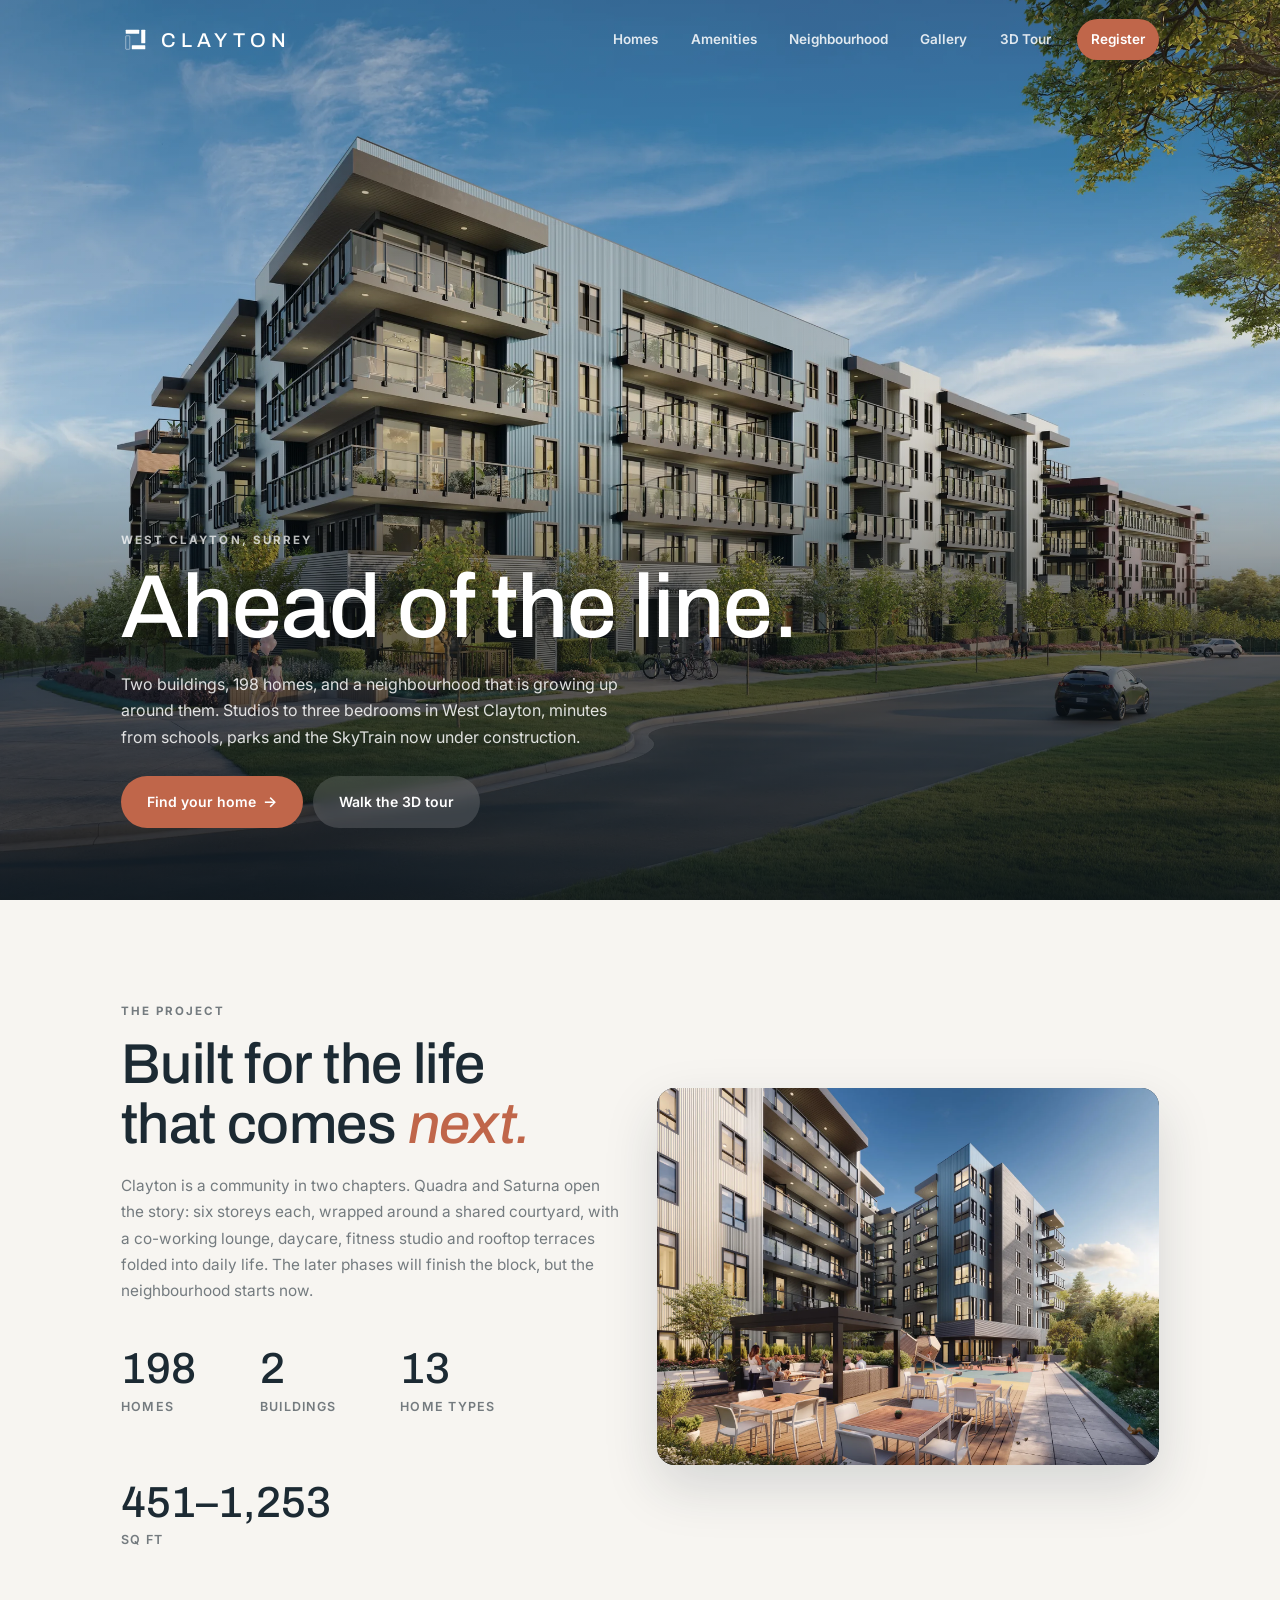
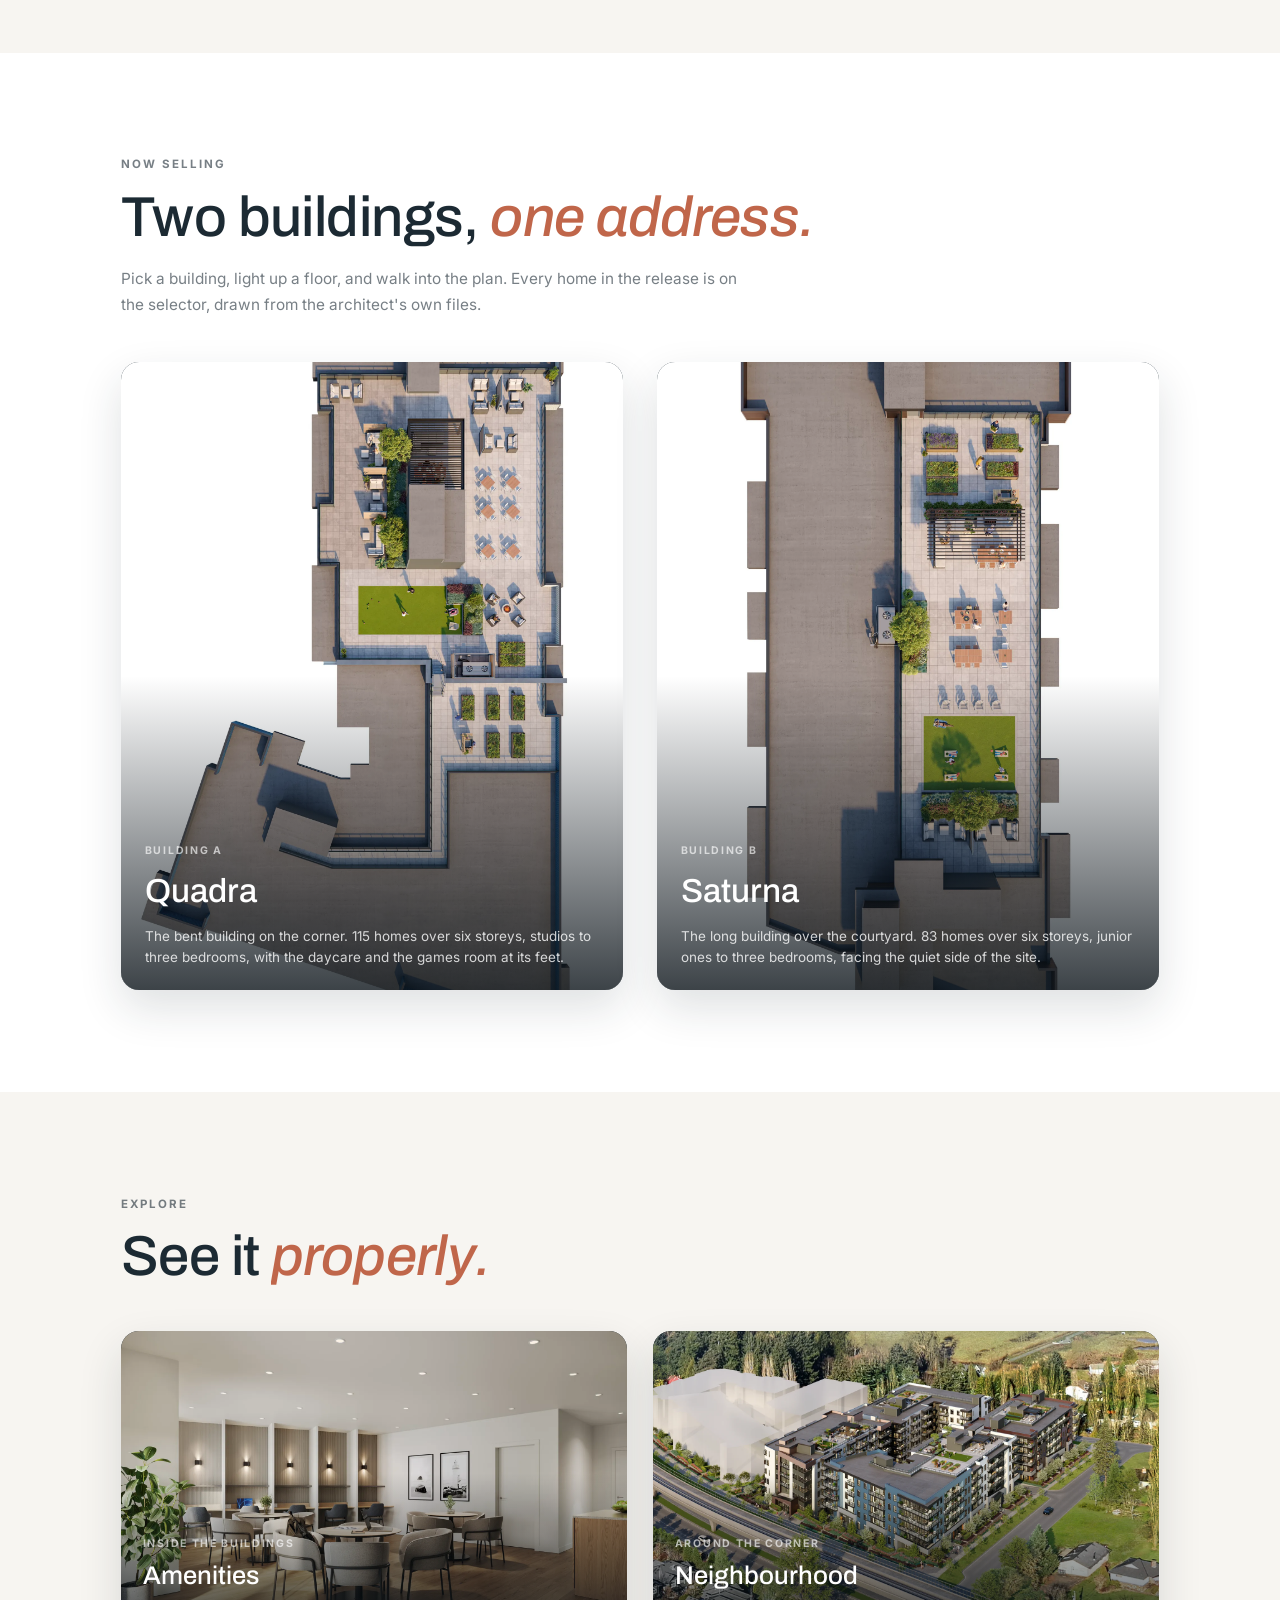
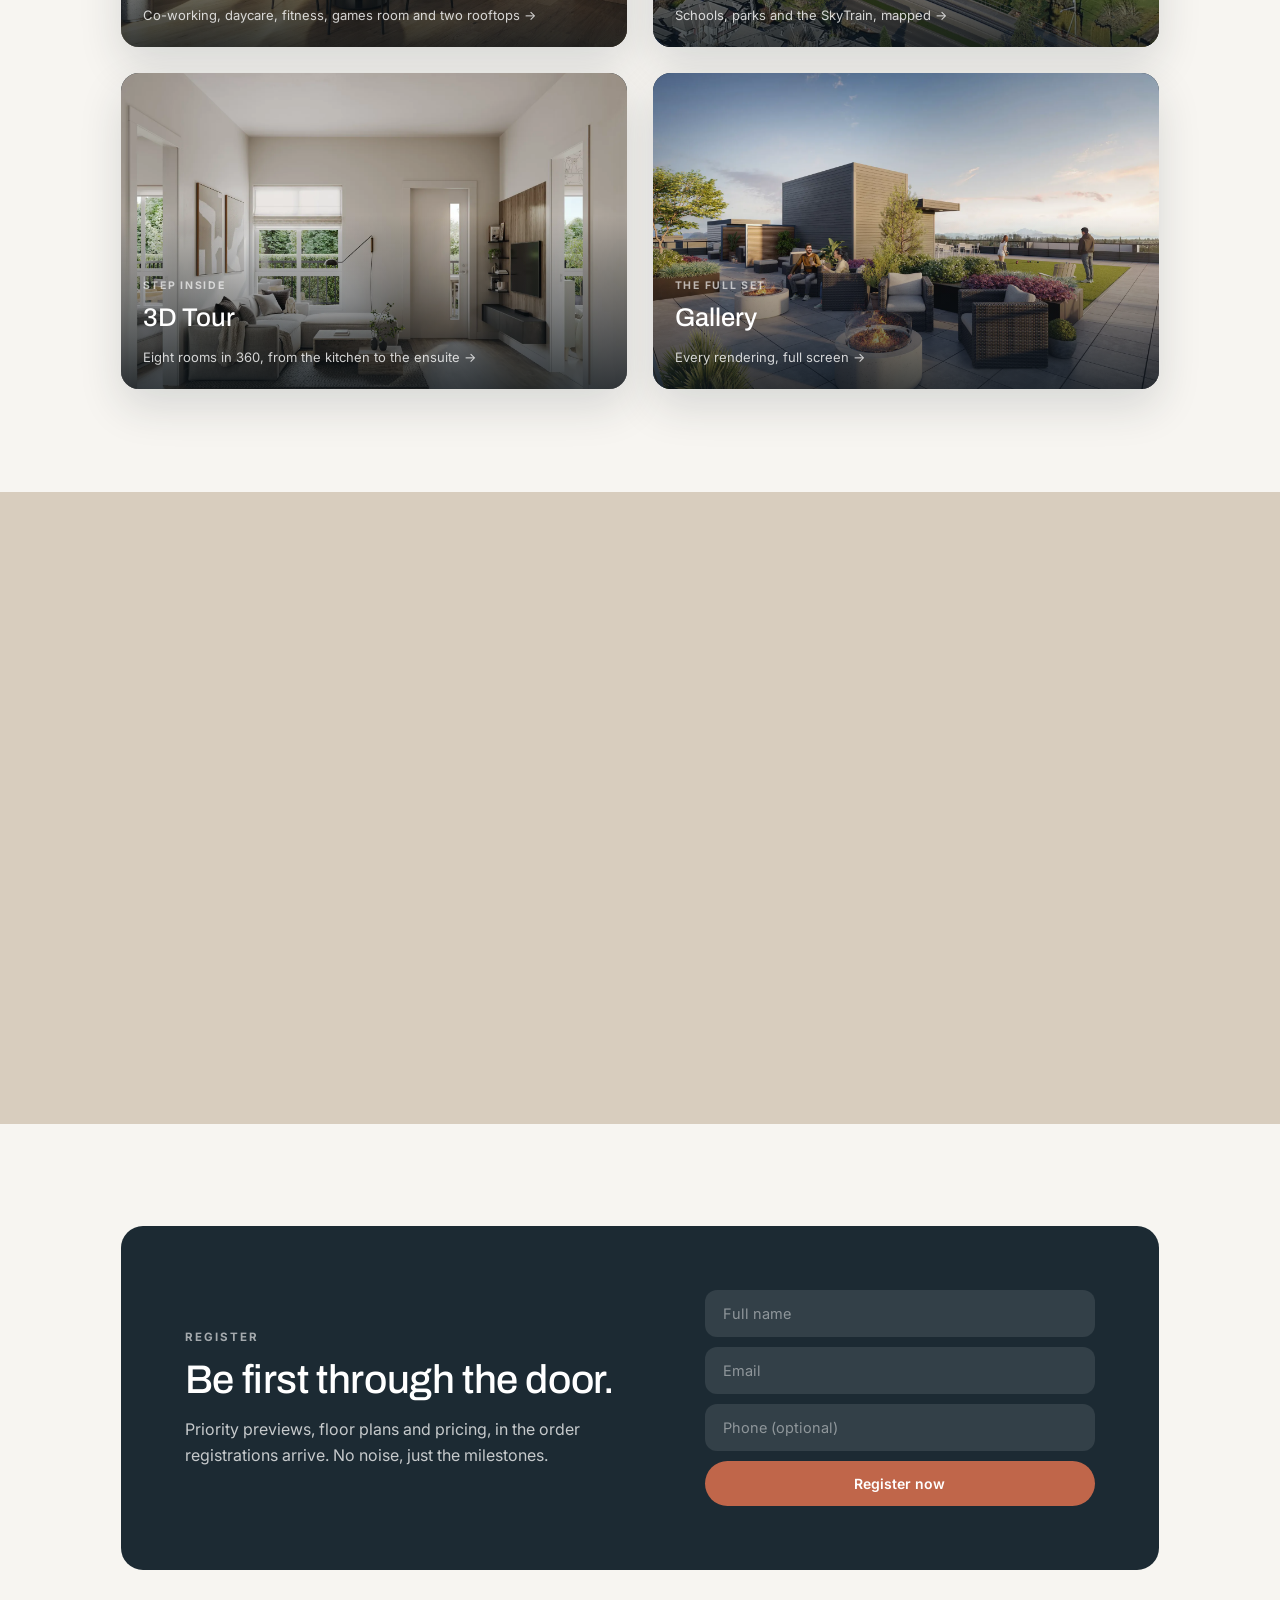
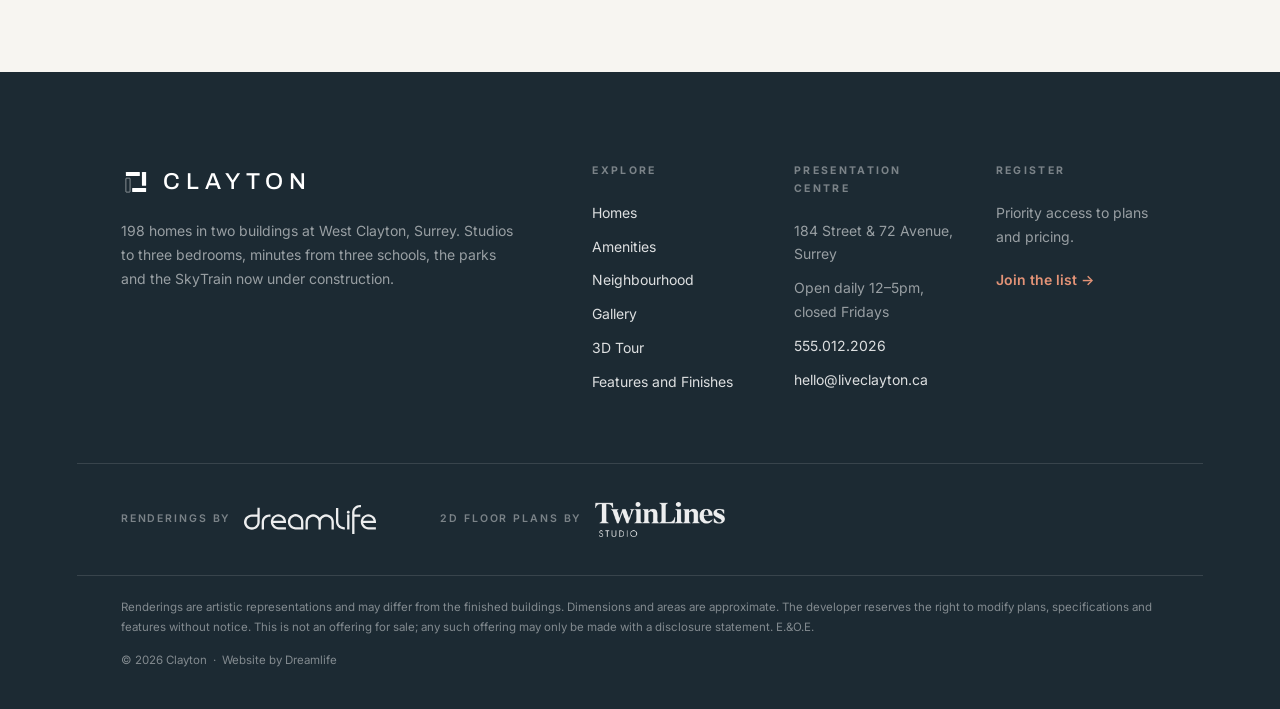
==== index.html @ 1366fb82 "Phone: the floorplate comes back, without the writing on it Two fixes in one. The faded aerial was s" ====
<!DOCTYPE html>
<html lang="en">
<head>
<meta charset="utf-8">
<meta name="viewport" content="width=device-width,initial-scale=1">
<title>Clayton | New homes in West Clayton, Surrey</title>
<meta name="description" content="Clayton is a new community of 198 homes across two buildings in West Clayton, Surrey. Studios to three bedrooms, steps from schools, parks and the future SkyTrain.">
<link rel="preconnect" href="https://fonts.googleapis.com">
<link rel="preconnect" href="https://fonts.gstatic.com" crossorigin>
<link href="https://fonts.googleapis.com/css2?family=Archivo:wght@400;500;600&family=Inter:wght@400;500;600;700&display=swap" rel="stylesheet">
<link rel="stylesheet" href="assets/site.css?v=20260902g">
<link rel="stylesheet" href="assets/anim.css?v=20260902g">
<style>
/* ---- page specific ---- */
.story .grid2{align-items:center}
.story .frame img{aspect-ratio:4/3;object-fit:cover;width:100%}

/* the doors: one card per section of the site, the image doing the talking */
.doors{display:grid;grid-template-columns:repeat(2,1fr);gap:clamp(14px,2vw,26px)}
.door{position:relative;display:block;text-decoration:none;color:#fff;border-radius:18px;
      overflow:hidden;background:var(--ink);box-shadow:0 18px 44px rgba(28,42,51,.14)}
.door img{width:100%;aspect-ratio:16/10;object-fit:cover;
          transition:transform .8s var(--ease)}
.door:hover img{transform:scale(1.045)}
.door::after{content:"";position:absolute;inset:0;
             background:linear-gradient(to top,rgba(12,20,26,.78) 0%,transparent 55%)}
.door-copy{position:absolute;left:22px;right:22px;bottom:20px;z-index:1}
.door-copy i{font-style:normal;display:block;font-size:10.5px;font-weight:700;
             letter-spacing:.16em;text-transform:uppercase;color:rgba(255,255,255,.65)}
.door-copy b{display:block;font-family:'Archivo',sans-serif;font-weight:500;
             font-size:clamp(19px,2vw,26px);margin-top:3px}
.door-copy span{display:inline-block;margin-top:8px;font-size:13px;color:rgba(255,255,255,.8)}
@media(max-width:760px){.doors{grid-template-columns:1fr}}

/* the two buildings, side by side */
.bldg{position:relative;border-radius:18px;overflow:hidden;display:block;text-decoration:none;
      color:#fff;background:var(--ink);box-shadow:0 18px 44px rgba(28,42,51,.14)}
.bldg img{width:100%;aspect-ratio:4/5;object-fit:cover;transition:transform .8s var(--ease)}
.bldg:hover img{transform:scale(1.045)}
.bldg::after{content:"";position:absolute;inset:0;
             background:linear-gradient(to top,rgba(12,20,26,.8) 0%,transparent 50%)}
.bldg-copy{position:absolute;left:24px;right:24px;bottom:22px;z-index:1}
.bldg-copy i{font-style:normal;font-size:10.5px;font-weight:700;letter-spacing:.16em;
             text-transform:uppercase;color:rgba(255,255,255,.65)}
.bldg-copy b{display:block;font-family:'Archivo',sans-serif;font-weight:500;
             font-size:clamp(24px,2.6vw,34px);margin-top:3px}
.bldg-copy p{margin:8px 0 0;font-size:13.5px;color:rgba(255,255,255,.8);line-height:1.55}

/* register band */
.reg{background:var(--ink);color:#fff;border-radius:22px;
     padding:clamp(36px,5vw,64px);display:grid;grid-template-columns:1.2fr 1fr;
     gap:clamp(24px,4vw,56px);align-items:center}
.reg h2{font-size:clamp(26px,3.2vw,40px);line-height:1.1;margin:12px 0 0;color:#fff}
.reg p{color:rgba(255,255,255,.75);margin:14px 0 0;max-width:48ch}
.reg form{display:grid;gap:10px}
.reg input{border:0;border-radius:12px;padding:15px 18px;font-family:'Inter',sans-serif;
           font-size:14.5px;background:rgba(255,255,255,.1);color:#fff;outline:none;
           transition:background .2s ease}
.reg input::placeholder{color:rgba(255,255,255,.45)}
.reg input:focus{background:rgba(255,255,255,.16)}
.reg .kicker{color:rgba(255,255,255,.6)}
@media(max-width:860px){.reg{grid-template-columns:1fr}}
</style>
<script>
/* Which parts of this page the motion layer should take over. Heroes keep
   their own entrance, so the splitter is told to leave them alone. */
window.AX_CONFIG = {
  heads: "h1, h2, .title",
  skip:  ".hero-copy, .ax-skip, .lb, .vr-plan, .viewer",
  figs:  ".frame, .am figure, .tile",
  stats: ".stat b",
  ups:   "[data-up]",
  lifts: ".door, .bcard, .walk, .vr-card",
  curtain: false
};
</script>
</head>
<body>

<nav class="nav">
  <div class="nav-in">
    <a class="brand" href="index.html">
      <svg viewBox="0 0 86 86" fill="currentColor" aria-hidden="true">
        <rect x="14" y="14" width="40" height="12" rx="1.5"/>
        <rect x="60" y="14" width="12" height="40" rx="1.5"/>
        <rect x="32" y="60" width="40" height="12" rx="1.5"/>
        <rect x="14" y="32" width="12" height="40" rx="1.5"
              fill="none" stroke="currentColor" stroke-width="2.4" opacity=".55"/>
      </svg>
      CLAYTON
    </a>
    <div class="nav-links">
      <a href="homes.html">Homes</a>
      <a href="amenities.html">Amenities</a>
      <a href="neighbourhood.html">Neighbourhood</a>
      <a href="gallery.html">Gallery</a>
      <a href="tour.html">3D Tour</a>
      <a class="cta" href="#register">Register</a>
    </div>
    <button class="navbtn" id="navBtn" type="button"
            aria-expanded="false" aria-controls="navMenu" aria-label="Menu"><span></span><span></span></button>
  </div>
  <div class="navmenu" id="navMenu">
    <a href="homes.html">Homes</a>
    <a href="amenities.html">Amenities</a>
    <a href="neighbourhood.html">Neighbourhood</a>
    <a href="gallery.html">Gallery</a>
    <a href="tour.html">3D Tour</a>
    <p class="m-foot">Presentation Centre<br>184 Street &amp; 72 Avenue, Surrey<br>
       Open daily 12&ndash;5pm, closed Fridays</p>
  </div>
</nav>

<!-- ============ HERO ============ -->
<header class="hero">
  <img class="ax-burns" src="assets/img/Clayton_View_01_Corner_Hero_fr_tree.webp?v=20260902g" alt="Clayton from the corner of the site" fetchpriority="high">
  <div class="hero-veil"></div>
  <div class="hero-copy">
    <div class="wrap">
      <div class="kicker">West Clayton, Surrey</div>
      <h1 class="display">Ahead of the line.</h1>
      <p>Two buildings, 198 homes, and a neighbourhood that is growing up around them.
         Studios to three bedrooms in West Clayton, minutes from schools, parks and the
         SkyTrain now under construction.</p>
      <div class="hero-ctas">
        <a class="btn btn-clay" href="homes.html">Find your home <span class="arr">&#8594;</span></a>
        <a class="btn btn-ghost" href="tour.html">Walk the 3D tour</a>
      </div>
    </div>
  </div>
</header>

<!-- ============ STORY ============ -->
<section class="story">
  <div class="wrap grid2">
    <div>
      <div class="kicker reveal">The project</div>
      <h2 class="title display reveal d1">Built for the life<br>that comes <i>next.</i></h2>
      <p class="lead reveal d2">Clayton is a community in two chapters. Quadra and Saturna open the
         story: six storeys each, wrapped around a shared courtyard, with a co-working lounge,
         daycare, fitness studio and rooftop terraces folded into daily life. The later phases
         will finish the block, but the neighbourhood starts now.</p>
      <div class="stat-row reveal d3">
        <div class="stat"><b>198</b><span>Homes</span></div>
        <div class="stat"><b>2</b><span>Buildings</span></div>
        <div class="stat"><b>13</b><span>Home types</span></div>
        <div class="stat"><b>451&#8211;1,253</b><span>Sq ft</span></div>
      </div>
    </div>
    <figure class="frame reveal d2" style="margin:0" data-lightbox
            data-title="The courtyard" data-caption="Between Quadra and Saturna"
            data-full="assets/img/Clayton_Courtyard_fr.webp?v=20260902g">
      <img src="assets/img/Clayton_Courtyard_fr.webp?v=20260902g" alt="The courtyard between the two buildings" loading="lazy">
    </figure>
  </div>
</section>

<!-- ============ THE TWO BUILDINGS ============ -->
<section style="background:#fff">
  <div class="wrap">
    <div class="kicker reveal">Now selling</div>
    <h2 class="title display reveal d1">Two buildings, <i>one address.</i></h2>
    <p class="lead reveal d2">Pick a building, light up a floor, and walk into the plan.
       Every home in the release is on the selector, drawn from the architect's own files.</p>
    <div class="grid2" style="margin-top:clamp(26px,3.4vw,44px)">
      <a class="bldg reveal" href="homes.html">
        <img src="assets/img/Clayton_Top_Building_A_fr.webp?v=20260902g" alt="Quadra, Building A" loading="lazy">
        <div class="bldg-copy">
          <i>Building A</i><b>Quadra</b>
          <p>The bent building on the corner. 115 homes over six storeys, studios to three
             bedrooms, with the daycare and the games room at its feet.</p>
        </div>
      </a>
      <a class="bldg reveal d1" href="homes.html">
        <img src="assets/img/Clayton_Top_Building_B_fr.webp?v=20260902g" alt="Saturna, Building B" loading="lazy">
        <div class="bldg-copy">
          <i>Building B</i><b>Saturna</b>
          <p>The long building over the courtyard. 83 homes over six storeys, junior ones to
             three bedrooms, facing the quiet side of the site.</p>
        </div>
      </a>
    </div>
  </div>
</section>

<!-- ============ DOORS ============ -->
<section>
  <div class="wrap">
    <div class="kicker reveal">Explore</div>
    <h2 class="title display reveal d1">See it <i>properly.</i></h2>
    <div class="doors" style="margin-top:clamp(26px,3.4vw,44px)">
      <a class="door reveal" href="amenities.html">
        <img src="assets/img/Clayton_CoWorking_fr.webp?v=20260902g" alt="The co-working lounge" loading="lazy">
        <div class="door-copy"><i>Inside the buildings</i><b>Amenities</b>
          <span>Co-working, daycare, fitness, games room and two rooftops &#8594;</span></div>
      </a>
      <a class="door reveal d1" href="neighbourhood.html">
        <img src="assets/img/Clayton_View_05_Aerial_fr_Crop.webp?v=20260902g" alt="West Clayton from the air" loading="lazy">
        <div class="door-copy"><i>Around the corner</i><b>Neighbourhood</b>
          <span>Schools, parks and the SkyTrain, mapped &#8594;</span></div>
      </a>
      <a class="door reveal d2" href="tour.html">
        <img src="assets/img/Clayton_Living_fr.webp?v=20260902g" alt="Inside a Clayton home" loading="lazy">
        <div class="door-copy"><i>Step inside</i><b>3D Tour</b>
          <span>Eight rooms in 360, from the kitchen to the ensuite &#8594;</span></div>
      </a>
      <a class="door reveal d3" href="gallery.html">
        <img src="assets/img/Clayton_Rooftop_Building_A_View1_fr.webp?v=20260902g" alt="The rooftop terrace" loading="lazy">
        <div class="door-copy"><i>The full set</i><b>Gallery</b>
          <span>Every rendering, full screen &#8594;</span></div>
      </a>
    </div>
  </div>
</section>

<!-- ============ INTERIORS TEASE ============ -->
<section style="background:var(--sand)">
  <div class="wrap grid2">
    <figure class="frame reveal" style="margin:0" data-lightbox
            data-title="The kitchen" data-caption="Dawn scheme"
            data-full="assets/img/Clayton_Kitchen_fr_upd.webp?v=20260902g">
      <img src="assets/img/Clayton_Kitchen_fr_upd.webp?v=20260902g" alt="A Clayton kitchen in the light scheme" loading="lazy">
    </figure>
    <div>
      <div class="kicker reveal">The homes</div>
      <h2 class="title display reveal d1">Two schemes,<br><i>one standard.</i></h2>
      <p class="lead reveal d2">Every home comes in your choice of Dawn or Dusk: pale oak and
         soft stone, or smoked timber and charcoal. Samsung appliances throughout, quartz
         counters, and nine foot ceilings on every floor. The full specification is written
         down, because a promise you can print is worth more than a mood board.</p>
      <div class="hero-ctas reveal d3" style="margin-top:24px">
        <a class="btn btn-dark" href="features.html" target="_blank" rel="noopener">Features and finishes <span class="arr">&#8599;</span></a>
        <a class="btn btn-line" href="homes.html">Browse the plans</a>
      </div>
    </div>
  </div>
</section>

<!-- ============ REGISTER ============ -->
<section id="register">
  <div class="wrap">
    <div class="reg reveal">
      <div>
        <div class="kicker">Register</div>
        <h2 class="display">Be first through the door.</h2>
        <p>Priority previews, floor plans and pricing, in the order registrations arrive.
           No noise, just the milestones.</p>
      </div>
      <form onsubmit="event.preventDefault(); this.innerHTML='<p style=&quot;color:#fff;font-weight:600&quot;>Thank you. You are on the list.</p>';">
        <input type="text" name="name" placeholder="Full name" required autocomplete="name">
        <input type="email" name="email" placeholder="Email" required autocomplete="email">
        <input type="tel" name="phone" placeholder="Phone (optional)" autocomplete="tel">
        <button class="btn btn-clay" type="submit" style="justify-content:center">Register now</button>
      </form>
    </div>
  </div>
</section>

<footer>
  <div class="wrap f-top">
    <div class="f-brand">
      <a class="brand" href="index.html">
        <svg viewBox="0 0 86 86" fill="currentColor" aria-hidden="true">
          <rect x="14" y="14" width="40" height="12" rx="1.5"/>
          <rect x="60" y="14" width="12" height="40" rx="1.5"/>
          <rect x="32" y="60" width="40" height="12" rx="1.5"/>
          <rect x="14" y="32" width="12" height="40" rx="1.5"
                fill="none" stroke="currentColor" stroke-width="2.4" opacity=".55"/>
        </svg>
        CLAYTON
      </a>
      <p>198 homes in two buildings at West Clayton, Surrey. Studios to three bedrooms,
         minutes from three schools, the parks and the SkyTrain now under construction.</p>
    </div>
    <nav class="f-cols" aria-label="Footer">
      <div>
        <h4>Explore</h4>
        <a href="homes.html">Homes</a>
        <a href="amenities.html">Amenities</a>
        <a href="neighbourhood.html">Neighbourhood</a>
        <a href="gallery.html">Gallery</a>
        <a href="tour.html">3D Tour</a>
        <a href="features.html" target="_blank" rel="noopener">Features and Finishes</a>
      </div>
      <div>
        <h4>Presentation Centre</h4>
        <span>184 Street &amp; 72 Avenue, Surrey</span>
        <span>Open daily 12&ndash;5pm, closed Fridays</span>
        <a href="tel:5550122026">555.012.2026</a>
        <a href="mailto:hello@liveclayton.ca">hello@liveclayton.ca</a>
      </div>
      <div>
        <h4>Register</h4>
        <span>Priority access to plans and pricing.</span>
        <a class="f-cta" href="index.html#register">Join the list &rarr;</a>
      </div>
    </nav>
  </div>

  <div class="wrap f-credits">
    <span class="credit">
      <small>Renderings by</small>
      <a href="https://dreamlife.org" target="_blank" rel="noopener">
        <img class="mk dl" src="assets/logos/dreamlife-white.svg" alt="Dreamlife" width="387" height="87">
      </a>
    </span>
    <span class="credit">
      <small>2D floor plans by</small>
      <img class="mk tl" src="assets/logos/twinlines-white.png" alt="TwinLines Studio" width="820" height="225">
    </span>
  </div>

  <div class="wrap f-legal">
    <p>Renderings are artistic representations and may differ from the finished buildings.
       Dimensions and areas are approximate. The developer reserves the right to modify plans,
       specifications and features without notice. This is not an offering for sale; any such
       offering may only be made with a disclosure statement. E.&amp;O.E.</p>
    <p class="f-copy">&copy; 2026 Clayton &nbsp;&#183;&nbsp; Website by Dreamlife</p>
  </div>
</footer>

<script src="assets/site.js?v=20260902g"></script>
<script src="assets/anim.js?v=20260902g" defer></script>
</body>
</html>
---- assets/site.css ----
/* ============================================================
   Clayton, shared styles.
   Ink, sky, sand, clay and paper, the palette pulled from the renders
   themselves so the interface never argues with the photography.
   ============================================================ */
:root{
  --ink:#1C2A33; --sky:#8FB4C6; --sand:#D8CDBE; --clay:#C0664A; --paper:#F7F5F1;
  --line:rgba(28,42,51,.14); --muted:rgba(28,42,51,.60);
  --band:clamp(64px,8vw,120px);
  --ease:cubic-bezier(.22,.7,.24,1);
}
*{box-sizing:border-box}
html{scroll-behavior:smooth}
body{margin:0;background:var(--paper);color:var(--ink);
     font-family:'Inter',-apple-system,sans-serif;-webkit-font-smoothing:antialiased;
     font-size:16px;line-height:1.6}
img{max-width:100%;display:block}
a{color:inherit}

/* The shell grows with the monitor instead of freezing at laptop width: capped
   as a share of the viewport so a 27 inch screen gets a wide page, not a
   centered column with acres of paper around it. */
.wrap{max-width:min(1560px,88vw);margin:0 auto;padding:0 clamp(18px,4vw,44px)}
@media(max-width:900px){.wrap{max-width:none}}
section{padding-block:var(--band)}

.display{font-family:'Archivo',sans-serif;font-weight:500;letter-spacing:-.01em}
.kicker{font-size:11.5px;font-weight:700;letter-spacing:.18em;text-transform:uppercase;color:var(--muted)}
.title{font-size:clamp(30px,4.4vw,74px);line-height:1.05;margin:14px 0 0}
.title i{font-style:italic;color:var(--clay)}
.lead{max-width:62ch;color:var(--muted);font-size:clamp(15px,1.2vw,20px);line-height:1.7;margin:18px 0 0}

/* ---- nav ----
   Transparent over the hero, paper below it. One bar for the whole site. */
.nav{position:fixed;inset:0 0 auto 0;z-index:50;
      transition:background .35s ease,box-shadow .35s ease,transform .4s var(--ease)}
/* Out of the way going down, back on the way up. A fixed bar costs the top of
   every screen for the whole visit, and on a site that is mostly full-bleed
   renders that is the part worth giving back. Scrolling up is what looking for
   the menu looks like, so that is the gesture that returns it. */
.nav.away{transform:translateY(-100%)}
@media(prefers-reduced-motion:reduce){
  /* Sliding chrome is exactly what this preference is asking us not to do, and
     snapping it away without the motion is worse than leaving it. */
  .nav{transition:background .35s ease,box-shadow .35s ease}
  .nav.away{transform:none}
}
.nav.solid{background:rgba(247,245,241,.92);backdrop-filter:blur(12px);
           box-shadow:0 1px 0 var(--line)}
/* Above the panel, so the bar keeps its brand and its Register button while the
   menu is open and the X reads as part of the same row rather than floating. */
.nav-in{position:relative;z-index:2;max-width:min(1560px,88vw);margin:0 auto;
        padding:clamp(18px,1.5vw,26px) clamp(18px,4vw,44px);
        display:flex;align-items:center;gap:26px}
@media(max-width:900px){.nav-in{max-width:none}}
.brand{display:flex;align-items:center;gap:.55em;text-decoration:none;color:#fff;
       font-family:'Archivo',sans-serif;font-weight:500;
       font-size:clamp(20px,1.45vw,27px);letter-spacing:.26em}
.brand svg{width:1.45em;height:1.45em}
.nav.solid .brand{color:var(--ink)}
.nav-links{display:flex;gap:4px;margin-left:auto;align-items:center}
.nav-links a{text-decoration:none;font-weight:600;color:rgba(255,255,255,.85);
             font-size:clamp(13.5px,.95vw,16.5px);padding:.72em 1.05em;
             border-radius:999px;transition:color .2s ease,background .2s ease}
.nav.solid .nav-links a{color:var(--muted)}
.nav-links a:hover{color:#fff;background:rgba(255,255,255,.14)}
.nav.solid .nav-links a:hover{color:var(--ink);background:rgba(28,42,51,.07)}
.nav-links a.on{color:#fff;background:rgba(255,255,255,.18)}
.nav.solid .nav-links a.on{color:var(--ink);background:rgba(28,42,51,.09)}
.nav-links a.cta{background:var(--clay);color:#fff;margin-left:8px}
.nav-links a.cta:hover{background:#A9552F;color:#fff}
/* Pages with no hero start the bar solid from the first pixel. */
.nav.static{position:sticky;background:var(--paper);box-shadow:0 1px 0 var(--line)}
.nav.static .brand{color:var(--ink)}
.nav.static .nav-links a{color:var(--muted)}
.nav.static .nav-links a:hover{color:var(--ink);background:rgba(28,42,51,.07)}
.nav.static .nav-links a.on{color:var(--ink);background:rgba(28,42,51,.09)}
.nav.static .nav-links a.cta{color:#fff}

@media(max-width:900px){
  .nav-links a{padding:8px 9px;font-size:12px}
  .brand{font-size:16px;letter-spacing:.2em}
}

/* ---- mobile menu ----
   Below this width the five links stop fitting beside the brand, so they move
   into a panel. Register stays in the bar: it is the one action worth a tap
   without opening anything first. */
.navbtn{display:none;margin-left:10px;width:40px;height:40px;padding:0;border:0;
        background:none;cursor:pointer;position:relative;z-index:2;
        border-radius:999px;transition:background .2s ease}
.navbtn span{position:absolute;left:11px;width:18px;height:2px;border-radius:2px;
             background:#fff;transition:transform .3s var(--ease),opacity .2s ease}
.navbtn span:nth-child(1){top:16px}
.navbtn span:nth-child(2){top:22px}
.nav.solid .navbtn span,.nav.static .navbtn span{background:var(--ink)}
.navbtn:hover{background:rgba(255,255,255,.14)}
.nav.solid .navbtn:hover,.nav.static .navbtn:hover{background:rgba(28,42,51,.07)}
/* Open: the two bars cross. Both are pinned to the same line first so the X is
   centred rather than hinged off one of them. */
/* Over the panel everything in the bar is on paper, including on the home page
   where the bar is otherwise white type over the hero. */
.nav.menu-open .navbtn span{background:var(--ink)}
.nav.menu-open .brand{color:var(--ink)}
.nav.menu-open .nav-links a:not(.cta){color:var(--muted)}
.nav.menu-open .navbtn span:nth-child(1){transform:translateY(3px) rotate(45deg)}
.nav.menu-open .navbtn span:nth-child(2){transform:translateY(-3px) rotate(-45deg)}

.navmenu{position:fixed;inset:0;z-index:-1;background:var(--paper);
         display:flex;flex-direction:column;justify-content:center;
         padding:0 clamp(24px,7vw,48px);
         opacity:0;visibility:hidden;
         transition:opacity .32s ease,visibility .32s}
.nav.menu-open .navmenu{opacity:1;visibility:visible;z-index:1}
.navmenu a{display:block;text-decoration:none;color:var(--ink);
           font-size:clamp(26px,8vw,40px);line-height:1.28;letter-spacing:-.01em;
           padding:9px 0;border-bottom:1px solid var(--line);
           opacity:0;transform:translateY(14px);
           transition:opacity .4s ease,transform .5s var(--ease),color .2s ease}
.navmenu a:last-child{border-bottom:0}
.navmenu a.on{color:var(--clay)}
.nav.menu-open .navmenu a{opacity:1;transform:none}
/* Staggered so the list reads as it arrives instead of landing all at once. */
.nav.menu-open .navmenu a:nth-child(1){transition-delay:.05s}
.nav.menu-open .navmenu a:nth-child(2){transition-delay:.10s}
.nav.menu-open .navmenu a:nth-child(3){transition-delay:.15s}
.nav.menu-open .navmenu a:nth-child(4){transition-delay:.20s}
.nav.menu-open .navmenu a:nth-child(5){transition-delay:.25s}
.navmenu .m-foot{margin-top:clamp(28px,6vw,44px);font-size:13.5px;color:var(--muted);
                 line-height:1.7;opacity:0;transition:opacity .4s ease .3s}
.nav.menu-open .navmenu .m-foot{opacity:1}

@media(max-width:760px){
  .nav-links a:not(.cta){display:none}
  .navbtn{display:block}
}
@media(prefers-reduced-motion:reduce){
  .navmenu a{transform:none}
  .navbtn span{transition:none}
}

/* ---- hero ---- */
.hero{position:relative;height:100svh;min-height:560px;overflow:hidden;background:var(--ink)}
.hero img{width:100%;height:100%;object-fit:cover}
/* The copy sits over whatever the render happens to show, and this one is a
   pale building in daylight. The veil leans harder on the bottom third, where
   the words are, and stays out of the sky. */
.hero-veil{position:absolute;inset:0;
           background:linear-gradient(to top,rgba(12,20,26,.82) 0%,rgba(12,20,26,.55) 26%,
                                      rgba(12,20,26,.12) 52%,rgba(12,20,26,.28) 100%)}
.hero-copy{position:absolute;left:0;right:0;bottom:clamp(40px,8vh,90px);color:#fff}
.hero-copy .kicker{color:rgba(255,255,255,.72)}
/* The negative margin is set from script, per headline: a big display capital
   carries its own side bearing, so a title left-aligned by its box looks
   indented next to the small caps above it. See optical() in site.js. */
.hero-copy h1{font-size:clamp(40px,7vw,132px);line-height:1;margin:14px 0 0;color:#fff}
.hero-copy p{max-width:52ch;color:rgba(255,255,255,.85);font-size:clamp(15px,1.25vw,21px);
             line-height:1.65;margin:18px 0 0}
.hero-ctas{display:flex;gap:10px;margin-top:26px;flex-wrap:wrap}

/* em padding, so the buttons scale together with their type on big screens */
.btn{display:inline-flex;align-items:center;gap:.55em;text-decoration:none;cursor:pointer;
     border:0;border-radius:999px;padding:1em 1.85em;font-family:'Inter',sans-serif;
     font-size:clamp(14px,.95vw,17px);font-weight:600;
     transition:transform .25s var(--ease),background .25s ease,color .25s ease}
.btn:hover{transform:translateY(-2px)}
.btn-clay{background:var(--clay);color:#fff}
.btn-clay:hover{background:#A9552F}
.btn-ghost{background:rgba(255,255,255,.14);color:#fff;backdrop-filter:blur(6px)}
.btn-ghost:hover{background:rgba(255,255,255,.24)}
.btn-dark{background:var(--ink);color:#fff}
.btn-dark:hover{background:#0E1820}
.btn-line{background:transparent;color:var(--ink);box-shadow:inset 0 0 0 1.5px var(--line)}
.btn-line:hover{box-shadow:inset 0 0 0 1.5px var(--ink)}
.arr{font-size:15px;transition:transform .25s var(--ease)}
.btn:hover .arr{transform:translateX(3px)}

/* ---- reveal on scroll ---- */
.reveal{opacity:0;transform:translateY(22px);
        transition:opacity .7s var(--ease),transform .7s var(--ease)}
.reveal.in{opacity:1;transform:none}
.d1{transition-delay:.08s}.d2{transition-delay:.16s}.d3{transition-delay:.24s}

/* ---- shared cards and figures ---- */
.frame{border-radius:18px;overflow:hidden;background:var(--ink);
       box-shadow:0 22px 54px rgba(28,42,51,.15)}
.grid2{display:grid;grid-template-columns:1fr 1fr;gap:clamp(18px,2.6vw,36px);align-items:center}
.grid3{display:grid;grid-template-columns:repeat(3,1fr);gap:clamp(14px,2vw,26px)}
@media(max-width:900px){.grid2,.grid3{grid-template-columns:1fr}}

.stat-row{display:flex;gap:clamp(26px,5vw,72px);flex-wrap:wrap;margin-top:clamp(28px,3.4vw,44px)}
.stat b{display:block;font-family:'Archivo',sans-serif;font-weight:500;
        font-size:clamp(30px,3.4vw,46px);line-height:1}
.stat span{display:block;margin-top:6px;font-size:12.5px;font-weight:600;
           letter-spacing:.1em;text-transform:uppercase;color:var(--muted)}

/* ---- footer ----
   Three bands, same recipe as Culmena and Victoria Haus: brand and navigation,
   then the studio credits with both marks, then the legal line. */
footer{background:var(--ink);color:rgba(255,255,255,.7);font-size:14px;line-height:1.7;
       padding-block:clamp(56px,7vw,96px) clamp(26px,3vw,40px)}
footer a{color:rgba(255,255,255,.85);text-decoration:none;transition:color .3s}
footer a:hover{color:#fff}

.f-top{display:grid;grid-template-columns:1.15fr 1.6fr;gap:clamp(36px,5vw,90px)}
.f-brand .brand{color:#fff;font-size:clamp(20px,1.8vw,26px)}
.f-brand .brand svg{width:30px;height:30px}
.f-brand p{margin:18px 0 0;max-width:44ch;color:rgba(255,255,255,.55)}

.f-cols{display:grid;grid-template-columns:repeat(3,1fr);gap:clamp(22px,3vw,44px)}
.f-cols h4{font-size:10.5px;font-weight:700;letter-spacing:.22em;text-transform:uppercase;
           color:rgba(255,255,255,.42);margin:0 0 16px}
.f-cols a,.f-cols span{display:block;padding:5px 0;font-size:14px}
.f-cols span{color:rgba(255,255,255,.55)}
.f-cta{margin-top:10px;font-weight:600;color:#E39377 !important}
.f-cta:hover{color:#fff !important}

/* Both marks are sized off their wordmark, not their box: Twinlines carries
   STUDIO underneath, so equal box heights would leave its name a third smaller.
   Ratios measured on the artwork, same as the other two sites. */
.f-credits{--mark:22px;
  margin-top:clamp(44px,5vw,72px);padding-top:clamp(26px,3vw,38px);
  border-top:1px solid rgba(255,255,255,.12);
  display:flex;align-items:center;gap:clamp(28px,5vw,72px);flex-wrap:wrap}
.credit{display:flex;align-items:center;gap:14px}
.credit small{font-size:10.5px;font-weight:600;letter-spacing:.18em;text-transform:uppercase;
              color:rgba(255,255,255,.42);white-space:nowrap}
.credit .mk{display:block;width:auto;opacity:.92;transition:opacity .3s}
.credit a:hover .mk{opacity:1}
.credit .mk.dl{height:calc(var(--mark) * 1.35)}
.credit .mk.tl{height:calc(var(--mark) * 1.619)}
.f-demo{margin-left:auto}

.f-legal{margin-top:clamp(26px,3vw,38px);padding-top:22px;
         border-top:1px solid rgba(255,255,255,.12);
         display:flex;justify-content:space-between;align-items:baseline;gap:14px 40px;
         flex-wrap:wrap;font-size:11.5px;line-height:1.7;color:rgba(255,255,255,.45)}
.f-legal p{margin:0;flex:1 1 auto}
.f-copy{white-space:nowrap}

@media(max-width:900px){
  .f-top{grid-template-columns:1fr;gap:34px}
  .f-cols{grid-template-columns:1fr 1fr}
}
@media(max-width:560px){
  .f-cols{grid-template-columns:1fr}
  .f-credits{--mark:19px;gap:22px}
  .f-demo{margin-left:0}
}

/* ---- lightbox ---- */
.lb{position:fixed;inset:0;z-index:90;display:none;background:rgba(10,16,21,.94);
    opacity:0;transition:opacity .3s ease}
.lb.open{display:block}
.lb.show{opacity:1}
.lb-stage{position:absolute;inset:56px 26px 86px;display:grid;place-items:center}
.lb-stage img{max-width:100%;max-height:100%;border-radius:8px;
              box-shadow:0 30px 80px rgba(0,0,0,.5)}
.lb-close{position:absolute;top:14px;right:16px;z-index:2;border:0;background:rgba(255,255,255,.1);
          color:#fff;width:42px;height:42px;border-radius:999px;cursor:pointer;font-size:17px;
          display:grid;place-items:center;transition:background .2s ease}
.lb-close:hover{background:rgba(255,255,255,.22)}
.lb-prev,.lb-next{position:absolute;top:50%;transform:translateY(-50%);z-index:2;border:0;
                  background:rgba(255,255,255,.1);color:#fff;width:46px;height:46px;border-radius:999px;
                  cursor:pointer;font-size:24px;display:grid;place-items:center;transition:background .2s ease}
.lb-prev{left:16px}.lb-next{right:16px}
.lb-prev:hover,.lb-next:hover{background:rgba(255,255,255,.22)}
.lb-bar{position:absolute;left:26px;right:26px;bottom:22px;display:flex;justify-content:space-between;
        gap:18px;color:rgba(255,255,255,.85);font-size:13.5px;align-items:baseline}
.lb-cap b{font-family:'Archivo',sans-serif;font-weight:500;font-size:16px;margin-right:10px;color:#fff}
.lb-count{color:rgba(255,255,255,.55);flex:none}

/* ---- page headers with media ----
   RK asked for headers that carry something behind the type instead of flat
   paper. The picture sits in its own layer so it can drift on scroll, the veil
   keeps the words legible over any part of any render, and the band ends in
   the paper color so the section below joins it without a seam. */
.pagehead.has-media{position:relative;overflow:hidden;background:var(--ink);
  padding:calc(clamp(44px,6vw,80px) + 76px) 0 clamp(52px,6vw,86px)}
.pagehead .ph-media{position:absolute;inset:-12% 0;z-index:0}
.pagehead .ph-media img{width:100%;height:100%;object-fit:cover}
/* The veil used to fade the whole frame down into the paper colour, which meant
   the bottom half of a render dissolved into cream. These are the best images on
   the site, so it now darkens only the left column where the copy actually sits
   and leaves the rest of the frame untouched. The second layer is a short fade
   at the very bottom edge, enough to avoid a hard cut into the page and no more. */
.pagehead .ph-veil{position:absolute;inset:0;z-index:1;
  background:linear-gradient(to top,var(--paper) 0%,rgba(247,245,241,0) 13%),
             linear-gradient(100deg,rgba(12,20,26,.74) 0%,rgba(12,20,26,.52) 32%,
                             rgba(12,20,26,.16) 58%,rgba(12,20,26,0) 76%)}
@media(max-width:860px){
  /* Narrow enough that the copy runs the full width, so the scrim has to as well. */
  .pagehead .ph-veil{background:linear-gradient(to top,var(--paper) 0%,rgba(247,245,241,0) 10%),
                                linear-gradient(to bottom,rgba(12,20,26,.30) 0%,rgba(12,20,26,.62) 55%,
                                                rgba(12,20,26,.70) 100%)}
}
.pagehead.has-media .ph-in{position:relative;z-index:2}
.pagehead.has-media .kicker{color:rgba(255,255,255,.78)}
.pagehead.has-media h1{color:#fff}
.pagehead.has-media .lead{color:rgba(255,255,255,.86);
  text-shadow:0 1px 24px rgba(12,20,26,.5)}
---- assets/anim.css ----
/* ============================================================
   The motion layer.
   Everything here is namespaced ax- so it can sit on top of a site's own
   stylesheet without colliding with it. The rule throughout: nothing moves
   until it is on screen, nothing moves twice, and the whole layer switches
   off for anyone who asked their system for less motion.
   Colors come from the host site through --ax-ink and --ax-accent, so the
   same file dresses itself in each project's palette.
   ============================================================ */
:root{
  --ax-ease:cubic-bezier(.19,1,.22,1);
  --ax-ink:#111;
  --ax-accent:#888;
}

/* ---- headline reveal ----
   Each word rides up out of its own mask. Word level rather than line level
   because the stagger is what reads as craft: a line sliding up is a
   transition, a sentence assembling itself is a piece of design. */
.ax-split{display:inline}
/* The !important is deliberate. A host site that styles its headline spans as
   blocks (".ln span{display:block}" is a common line-reveal pattern) would
   otherwise drop every word onto its own line, which is a broken page rather
   than a missed animation. The splitter already skips those headings; this is
   the second lock on the same door. */
.ax-w{display:inline-block !important;overflow:hidden;vertical-align:top;
      padding-bottom:.16em;margin-bottom:-.14em}
.ax-w>span{display:inline-block;transform:translateY(115%) rotate(2.5deg);
           opacity:0;transition:transform 1.05s var(--ax-ease),opacity .7s ease;
           transition-delay:var(--ax-d,0ms)}
.ax-in .ax-w>span{transform:none;opacity:1}
/* the space between words has to survive being wrapped */
.ax-sp{display:inline-block;white-space:pre}

/* ---- the rule that draws itself ----
   A hairline under a heading that grows out from the left as the heading
   lands. Cheap, and it makes a title feel finished. */
.ax-rule{display:block;height:1px;background:currentColor;opacity:.28;
         transform:scaleX(0);transform-origin:left;
         transition:transform 1.2s var(--ax-ease) .25s}
.ax-in .ax-rule{transform:scaleX(1)}

/* ---- image reveal ----
   A curtain in the project's own ink slides off the picture while the picture
   itself settles back from a slight push in. Reads like a camera coming to
   rest rather than a div appearing. */
.ax-fig{position:relative;overflow:hidden}
.ax-fig>img,.ax-fig>video,.ax-fig picture>img{
  transform:scale(1.12);transition:transform 1.6s var(--ax-ease)}
.ax-fig.ax-in>img,.ax-fig.ax-in>video,.ax-fig.ax-in picture>img{transform:none}
.ax-fig::after{content:"";position:absolute;inset:0;z-index:3;pointer-events:none;
               background:var(--ax-ink);transform-origin:right;
               transition:transform 1.15s var(--ax-ease)}
.ax-fig.ax-in::after{transform:scaleX(0)}

/* ---- the slow drift ----
   A hero still should never be a frozen photograph. Twenty seconds of scale
   is invisible frame to frame and unmistakable over a scroll. */
.ax-burns{animation:axBurns 26s ease-in-out infinite alternate}
@keyframes axBurns{
  from{transform:scale(1.02) translate3d(0,0,0)}
  to{transform:scale(1.11) translate3d(-1.2%,-1%,0)}
}

/* ---- counters ---- */
.ax-num{font-variant-numeric:tabular-nums}

/* ---- lift on hover ----
   Cards answer the cursor. The shadow moves with the card, so the whole thing
   reads as one object rather than a rectangle with a drop shadow behind it. */
.ax-lift{transition:transform .5s var(--ax-ease),box-shadow .5s var(--ax-ease)}
.ax-lift:hover{transform:translateY(-6px)}

/* ---- the page curtain ----
   Leaving a page should not be a white flash. A single sheet in the project's
   ink wipes across, the next page loads behind it, and it wipes away. */
.ax-curtain{position:fixed;inset:0;z-index:9999;pointer-events:none;
            background:var(--ax-ink);transform:scaleY(0);transform-origin:bottom;
            transition:transform .55s var(--ax-ease)}
.ax-curtain.ax-out{transform:scaleY(1);transform-origin:bottom}
.ax-curtain.ax-enter{transform:scaleY(1);transform-origin:top}
.ax-curtain.ax-lift-off{transform:scaleY(0);transform-origin:top}

/* ---- scroll progress ----
   One hairline at the very top. It tells you how much of the story is left
   without occupying any of the page. */
.ax-prog{position:fixed;top:0;left:0;height:2px;width:100%;z-index:9998;
         background:var(--ax-accent);transform:scaleX(0);transform-origin:left;
         will-change:transform}

/* ---- generic entrance ----
   For anything that just needs to arrive: a short rise with a stagger set on
   the element, so a row of cards deals itself out like cards. */
.ax-up{opacity:0;transform:translateY(26px);
       transition:opacity .9s ease var(--ax-d,0ms),transform 1s var(--ax-ease) var(--ax-d,0ms)}
.ax-up.ax-in{opacity:1;transform:none}

/* Parallax elements are moved from script; the class only promotes the layer
   so the compositor keeps it on its own. */
.ax-par{will-change:transform}

@media (prefers-reduced-motion:reduce){
  .ax-w>span,.ax-up,.ax-fig>img,.ax-fig>video,.ax-fig picture>img{
    transform:none !important;opacity:1 !important;transition:none !important}
  .ax-fig::after{display:none}
  .ax-burns{animation:none}
  .ax-rule{transform:scaleX(1)}
  .ax-curtain,.ax-prog{display:none}
}
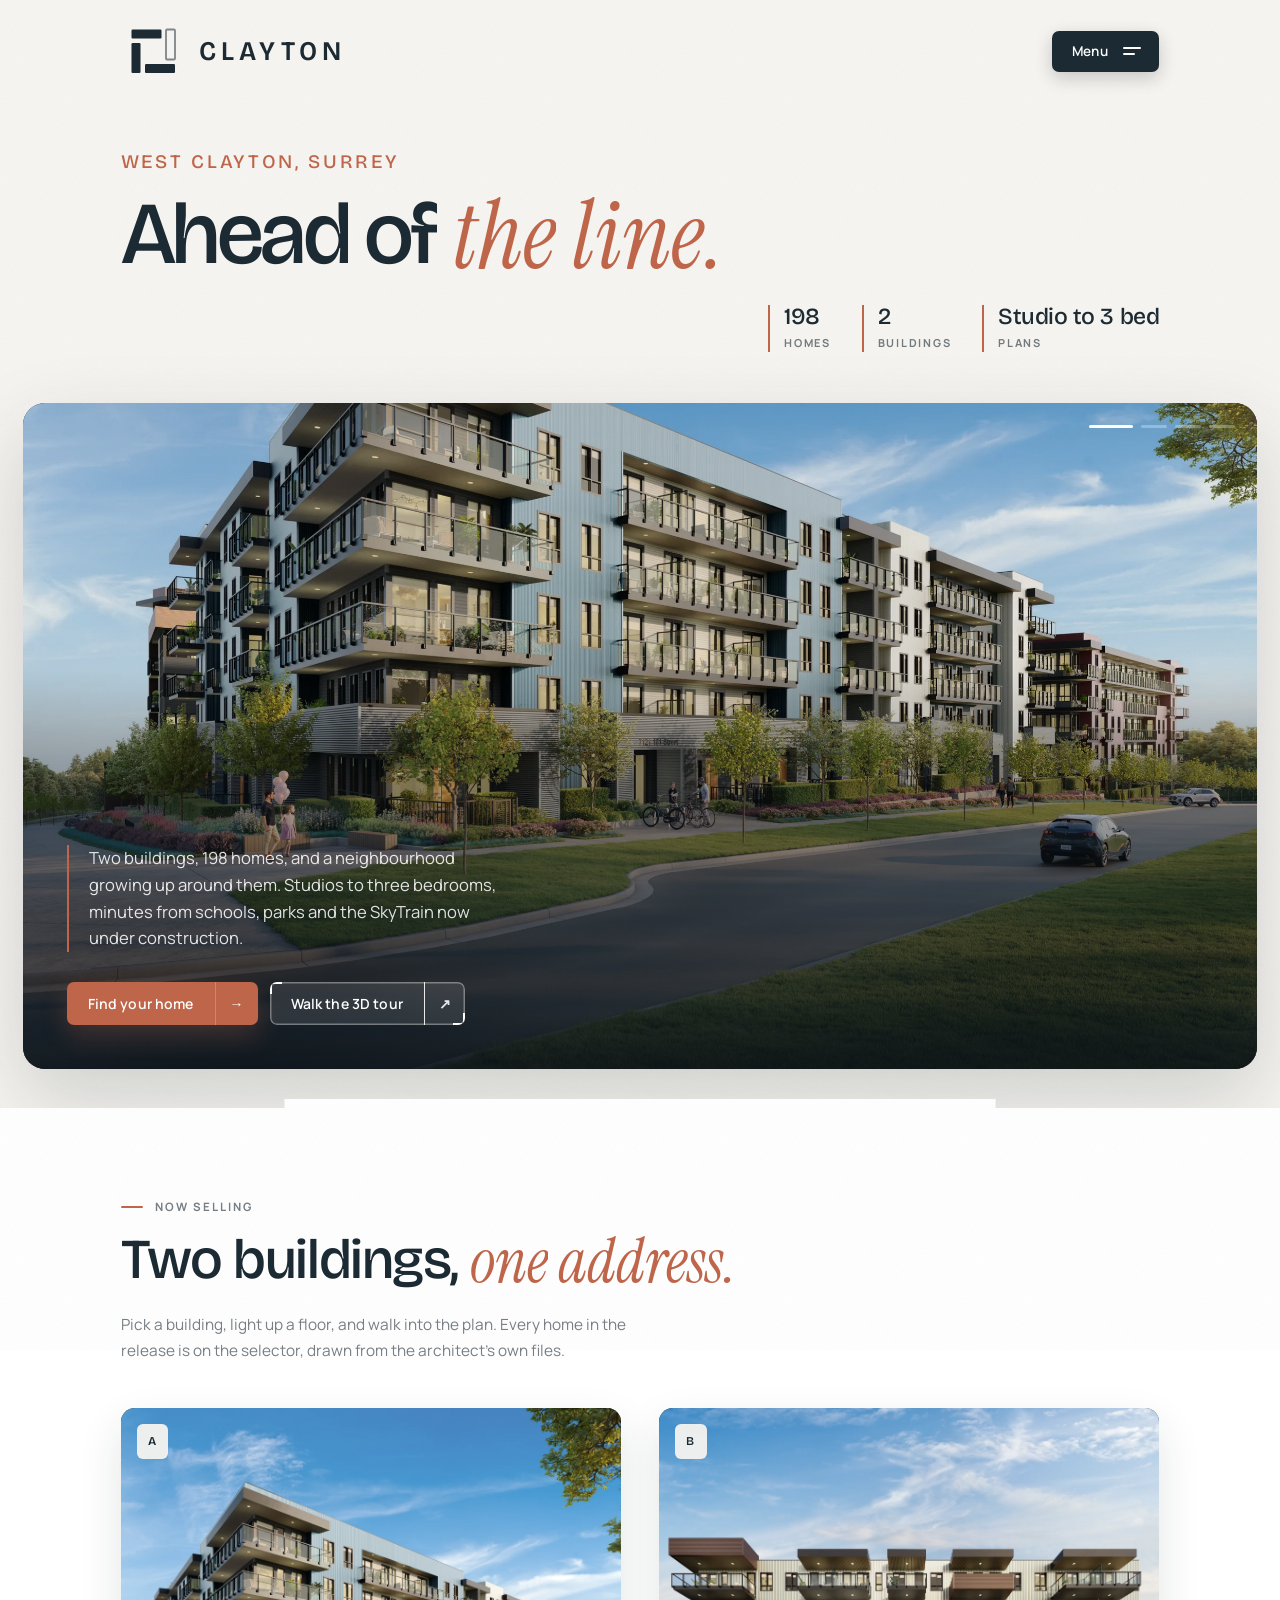
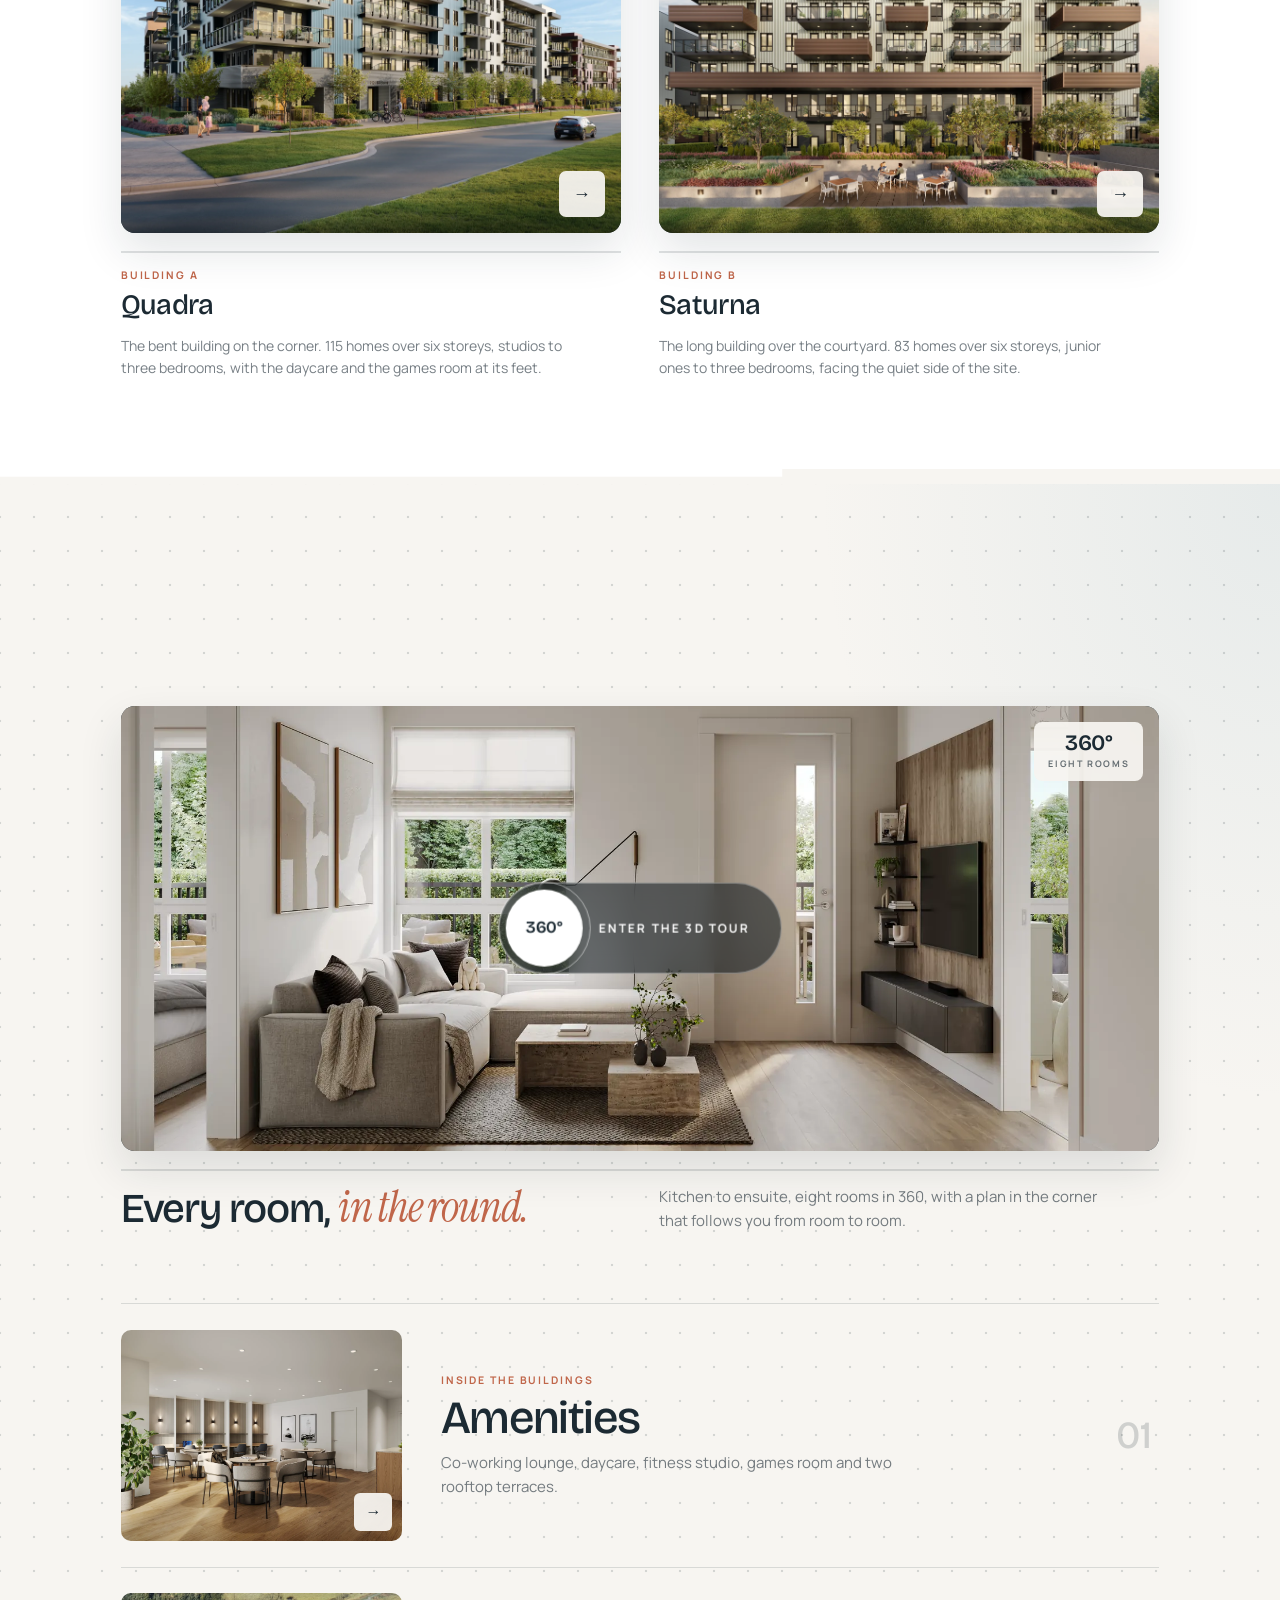
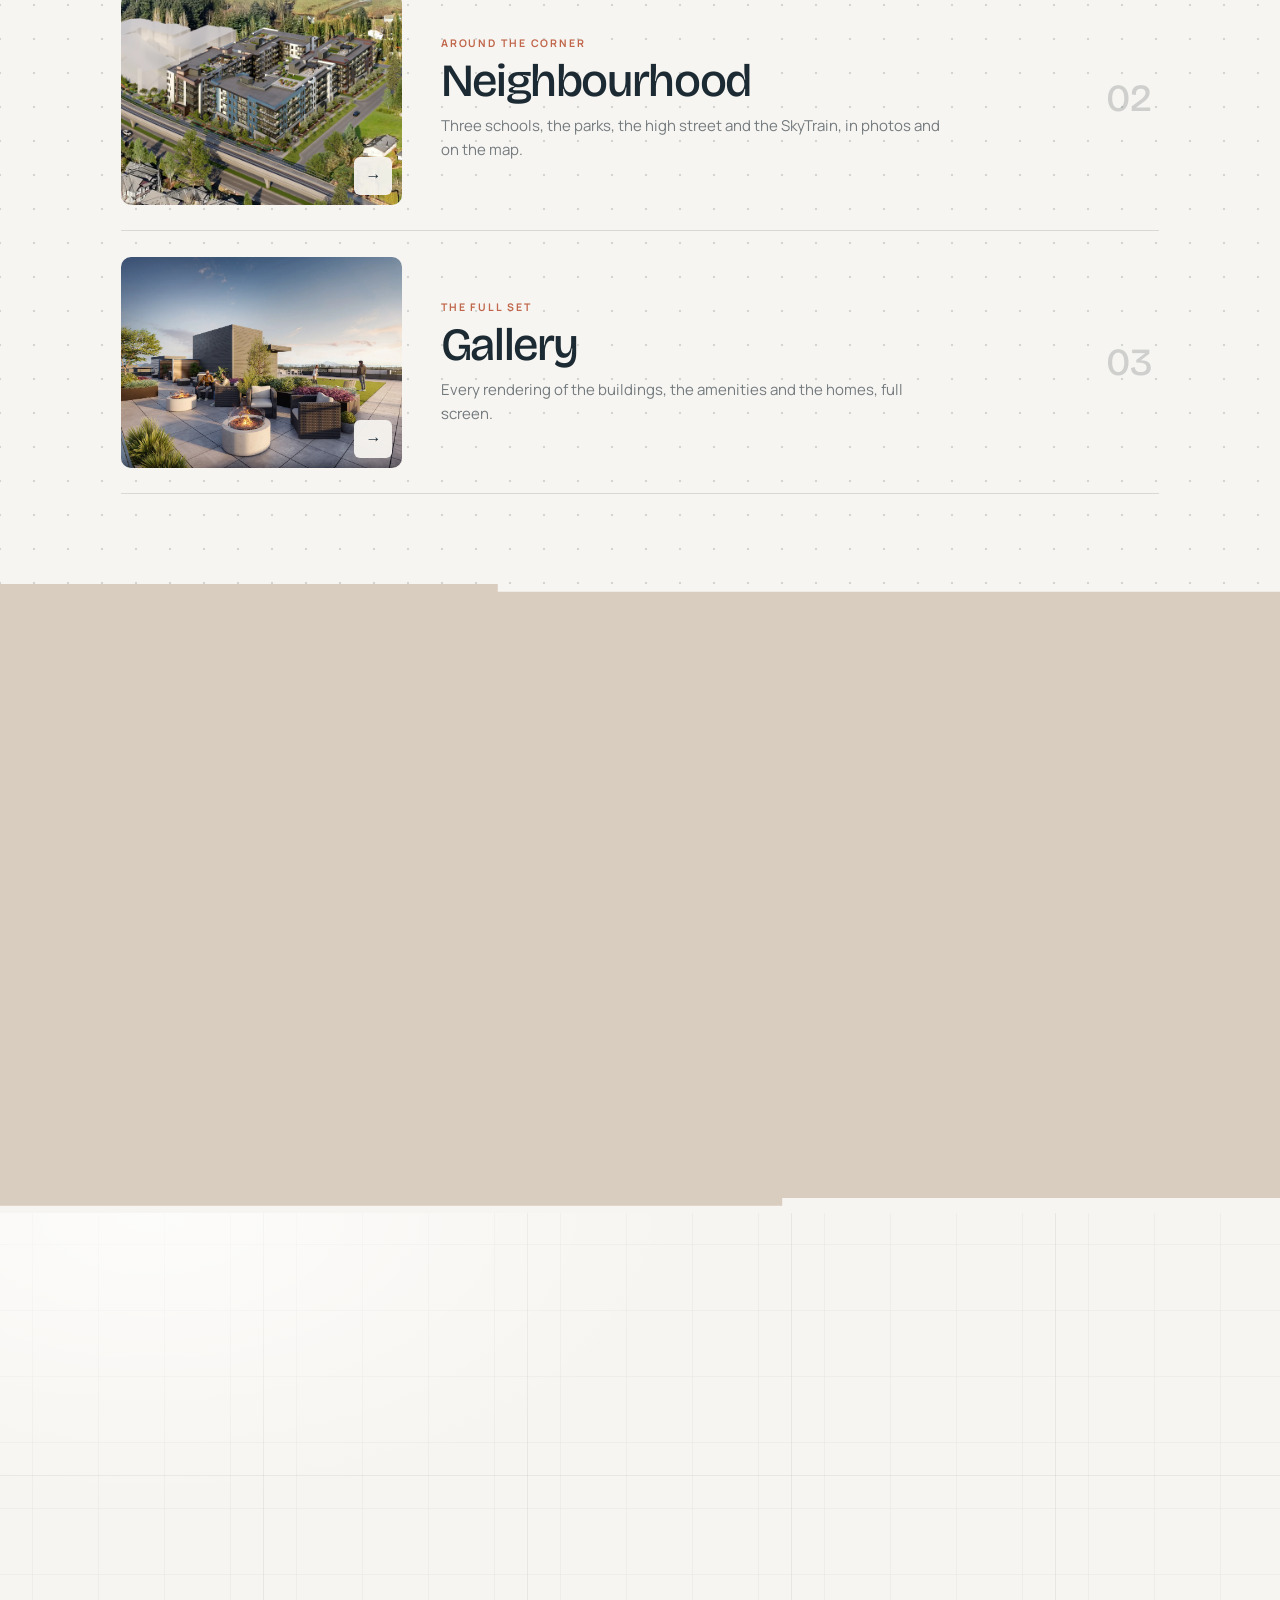
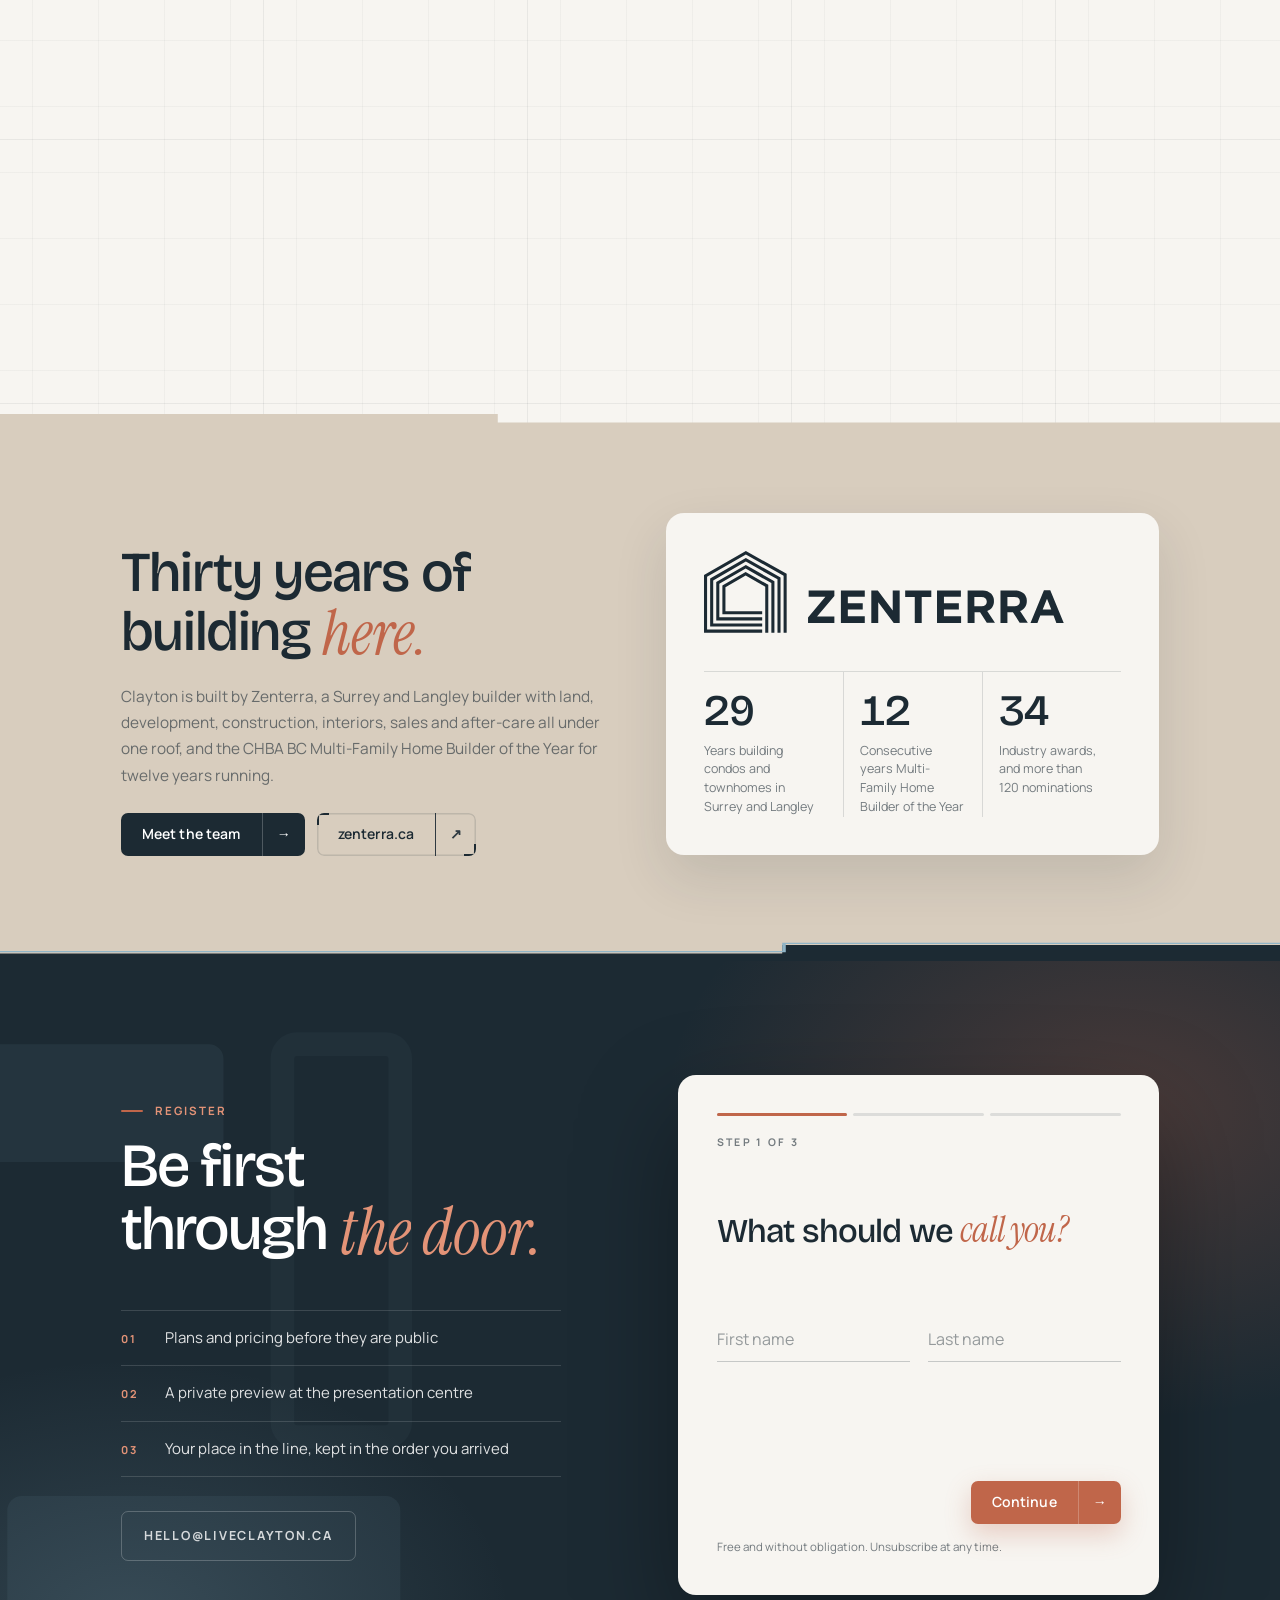
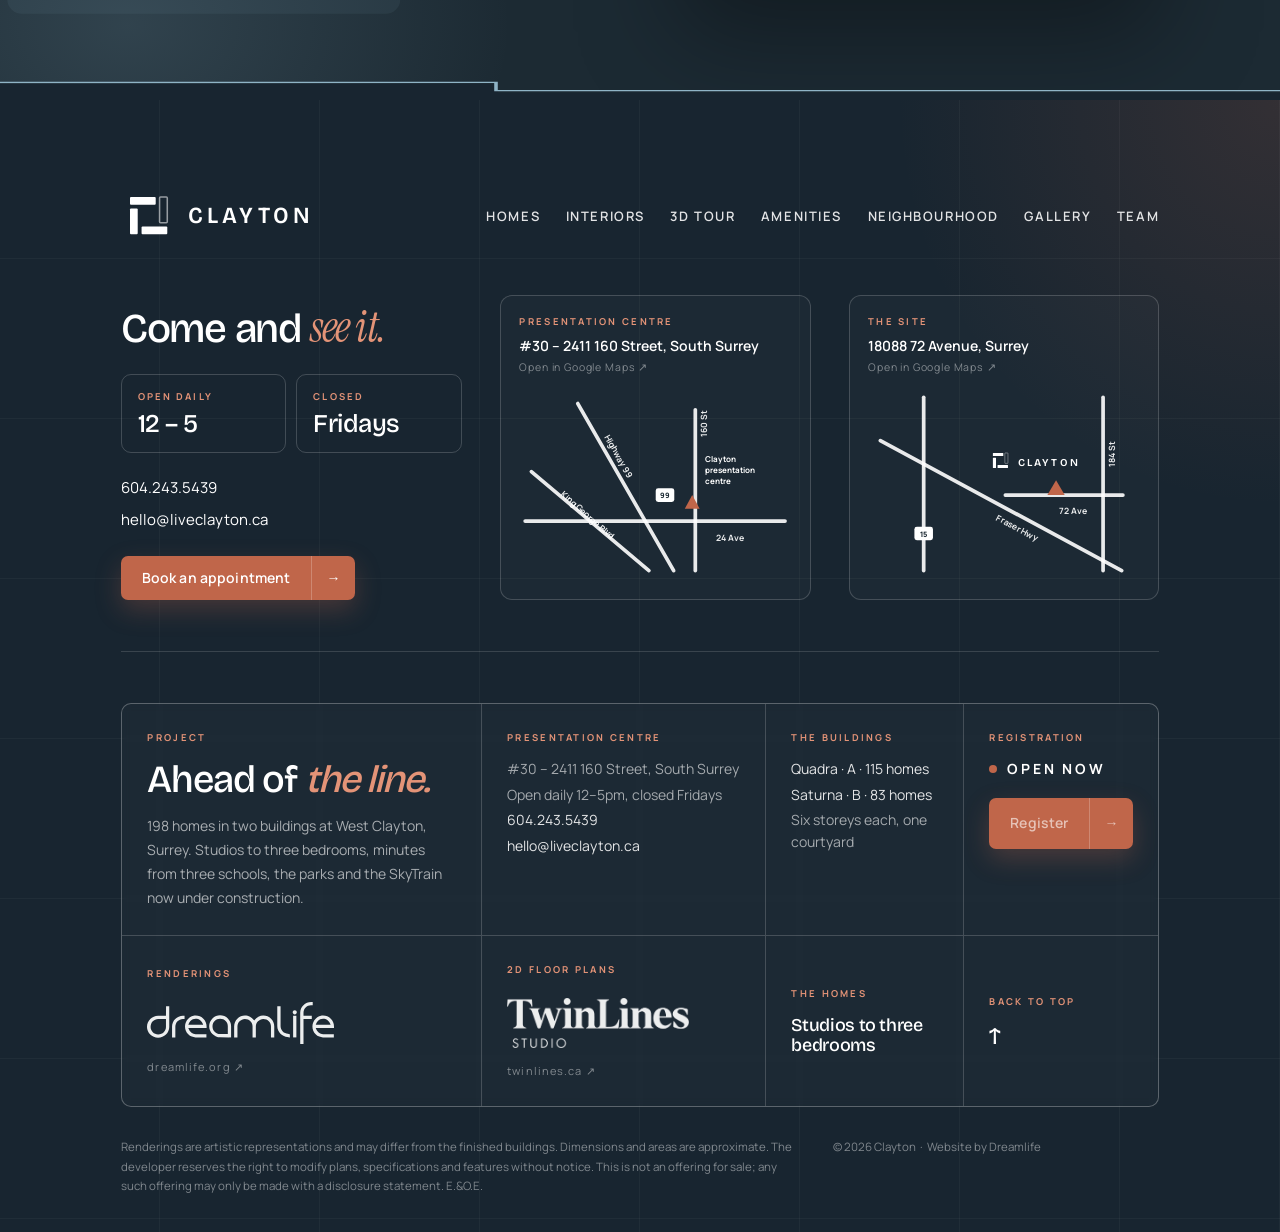
==== commit a8e59a5d: "Robert's 2026-09-06 update: team and interiors pages, developer block on the home page, self-hosted " ====
--- a/index.html
+++ b/index.html
@@ -5,321 +5,644 @@
 <meta name="viewport" content="width=device-width,initial-scale=1">
 <title>Clayton | New homes in West Clayton, Surrey</title>
 <meta name="description" content="Clayton is a new community of 198 homes across two buildings in West Clayton, Surrey. Studios to three bedrooms, steps from schools, parks and the future SkyTrain.">
-<link rel="preconnect" href="https://fonts.googleapis.com">
-<link rel="preconnect" href="https://fonts.gstatic.com" crossorigin>
-<link href="https://fonts.googleapis.com/css2?family=Archivo:wght@400;500;600&family=Inter:wght@400;500;600;700&display=swap" rel="stylesheet">
-<link rel="stylesheet" href="assets/site.css?v=20260902g">
-<link rel="stylesheet" href="assets/anim.css?v=20260902g">
+<link rel="preload" href="assets/fonts/bricolage.woff2" as="font" type="font/woff2" crossorigin>
+<link rel="preload" href="assets/fonts/manrope.woff2" as="font" type="font/woff2" crossorigin>
+<link rel="stylesheet" href="assets/site.css?v=20260907a">
+<link rel="stylesheet" href="assets/anim.css?v=20260907a">
 <style>
 /* ---- page specific ---- */
-.story .grid2{align-items:center}
+.story .grid2{align-items:center;grid-template-columns:1.15fr .85fr;gap:clamp(28px,4vw,72px)}
+.story .lead{max-width:none;font-size:clamp(16px,1.25vw,21px)}
 .story .frame img{aspect-ratio:4/3;object-fit:cover;width:100%}
 
-/* the doors: one card per section of the site, the image doing the talking */
-.doors{display:grid;grid-template-columns:repeat(2,1fr);gap:clamp(14px,2vw,26px)}
-.door{position:relative;display:block;text-decoration:none;color:#fff;border-radius:18px;
-      overflow:hidden;background:var(--ink);box-shadow:0 18px 44px rgba(28,42,51,.14)}
-.door img{width:100%;aspect-ratio:16/10;object-fit:cover;
-          transition:transform .8s var(--ease)}
-.door:hover img{transform:scale(1.045)}
-.door::after{content:"";position:absolute;inset:0;
-             background:linear-gradient(to top,rgba(12,20,26,.78) 0%,transparent 55%)}
-.door-copy{position:absolute;left:22px;right:22px;bottom:20px;z-index:1}
-.door-copy i{font-style:normal;display:block;font-size:10.5px;font-weight:700;
-             letter-spacing:.16em;text-transform:uppercase;color:rgba(255,255,255,.65)}
-.door-copy b{display:block;font-family:'Archivo',sans-serif;font-weight:500;
-             font-size:clamp(19px,2vw,26px);margin-top:3px}
-.door-copy span{display:inline-block;margin-top:8px;font-size:13px;color:rgba(255,255,255,.8)}
-@media(max-width:760px){.doors{grid-template-columns:1fr}}
-
-/* the two buildings, side by side */
-.bldg{position:relative;border-radius:18px;overflow:hidden;display:block;text-decoration:none;
-      color:#fff;background:var(--ink);box-shadow:0 18px 44px rgba(28,42,51,.14)}
-.bldg img{width:100%;aspect-ratio:4/5;object-fit:cover;transition:transform .8s var(--ease)}
-.bldg:hover img{transform:scale(1.045)}
-.bldg::after{content:"";position:absolute;inset:0;
-             background:linear-gradient(to top,rgba(12,20,26,.8) 0%,transparent 50%)}
-.bldg-copy{position:absolute;left:24px;right:24px;bottom:22px;z-index:1}
-.bldg-copy i{font-style:normal;font-size:10.5px;font-weight:700;letter-spacing:.16em;
-             text-transform:uppercase;color:rgba(255,255,255,.65)}
-.bldg-copy b{display:block;font-family:'Archivo',sans-serif;font-weight:500;
-             font-size:clamp(24px,2.6vw,34px);margin-top:3px}
-.bldg-copy p{margin:8px 0 0;font-size:13.5px;color:rgba(255,255,255,.8);line-height:1.55}
-
-/* register band */
-.reg{background:var(--ink);color:#fff;border-radius:22px;
-     padding:clamp(36px,5vw,64px);display:grid;grid-template-columns:1.2fr 1fr;
-     gap:clamp(24px,4vw,56px);align-items:center}
-.reg h2{font-size:clamp(26px,3.2vw,40px);line-height:1.1;margin:12px 0 0;color:#fff}
-.reg p{color:rgba(255,255,255,.75);margin:14px 0 0;max-width:48ch}
-.reg form{display:grid;gap:10px}
-.reg input{border:0;border-radius:12px;padding:15px 18px;font-family:'Inter',sans-serif;
-           font-size:14.5px;background:rgba(255,255,255,.1);color:#fff;outline:none;
-           transition:background .2s ease}
-.reg input::placeholder{color:rgba(255,255,255,.45)}
-.reg input:focus{background:rgba(255,255,255,.16)}
-.reg .kicker{color:rgba(255,255,255,.6)}
-@media(max-width:860px){.reg{grid-template-columns:1fr}}
+/* ---- cards, v3 ----
+   The picture is the whole card. Nothing sits on it. The words go under it,
+   on the paper, the way a plate is captioned in a monograph. Rollover: the
+   picture drifts and a band of light crosses it, the clay rule under the
+   picture draws itself, and the caption's arrow slides in. */
+.plate{display:block;text-decoration:none;color:var(--ink)}
+.plate .pic{display:block;position:relative;border-radius:14px;overflow:hidden;background:var(--ink);
+  box-shadow:0 18px 44px rgba(28,42,51,.12);isolation:isolate}
+.plate .pic img{width:100%;object-fit:cover;display:block;transition:transform 1.8s var(--ease),filter 1s ease}
+.plate:hover .pic img{transform:scale(1.05)}
+/* the light: a soft diagonal band that crosses the picture once */
+.plate .pic::after{content:"";position:absolute;inset:-20%;z-index:2;pointer-events:none;
+  background:linear-gradient(105deg,transparent 40%,rgba(255,255,255,.22) 50%,transparent 60%);
+  transform:translateX(-70%);transition:transform 1.2s var(--ease)}
+.plate:hover .pic::after{transform:translateX(70%)}
+/* the tag on the corner of the picture */
+.plate .tag{position:absolute;top:16px;left:16px;z-index:3;font-family:var(--fd);font-weight:600;font-size:12px;
+  letter-spacing:.14em;padding:8px 11px;border-radius:6px;background:rgba(247,245,241,.94);color:var(--ink);
+  transition:background .3s,color .3s}
+.plate:hover .tag{background:var(--clay);color:#fff}
+/* the rule under the picture, then the caption */
+.plate .rule{display:block;height:2px;margin:18px 0 14px;background:var(--line);position:relative;overflow:hidden}
+.plate .rule::after{content:"";position:absolute;inset:0;background:var(--clay);transform:scaleX(0);transform-origin:left;
+  transition:transform .8s var(--ease)}
+.plate:hover .rule::after{transform:scaleX(1)}
+.plate .cap{display:grid;grid-template-columns:1fr auto;gap:8px 20px;align-items:start}
+.plate .cap i{font-style:normal;grid-column:1/-1;font-size:10.5px;font-weight:700;letter-spacing:.18em;text-transform:uppercase;color:var(--clay)}
+.plate .cap b{font-family:var(--fd);font-weight:500;letter-spacing:-.025em;font-size:clamp(22px,2.2vw,32px);line-height:1.05}
+.plate .cap p{grid-column:1;margin:6px 0 0;font-size:14px;line-height:1.6;color:var(--muted);max-width:52ch}
+/* the arrow: on the picture, bottom right, a squared cap that fills ink on rollover */
+.plate .go{position:absolute;right:16px;bottom:16px;z-index:3;width:46px;height:46px;border-radius:7px;display:grid;place-items:center;
+  background:rgba(247,245,241,.94);color:var(--ink);overflow:hidden;font-size:18px;
+  transition:background .3s}
+.plate .go::before{content:"";position:absolute;inset:0;background:var(--ink);transform:translateY(100%);transition:transform .5s var(--ease)}
+.plate .go span{position:relative;transition:color .3s}
+.plate:hover .go::before{transform:none}
+.plate:hover .go span{color:#fff}
+.plate .cap p{grid-column:1/-1}
+
+/* the two buildings: portrait plates */
+.bldgs{display:grid;grid-template-columns:1fr 1fr;gap:clamp(22px,3vw,44px);margin-top:clamp(26px,3.4vw,44px)}
+.bldgs .pic img{aspect-ratio:4/3.4}
+
+/* ---- the tour: full width, with a real button in the middle of the room ---- */
+.tourfeat{margin-top:clamp(26px,3.4vw,44px)}
+.tourfeat .pic img{aspect-ratio:21/9;object-position:center 82%}
+.tf-badge{position:absolute;top:16px;right:16px;z-index:3;
+  background:rgba(247,245,241,.94);color:var(--ink);border-radius:8px;padding:10px 14px;text-align:center;transition:background .3s,color .3s}
+.plate:hover .tf-badge{background:var(--ink);color:#fff}
+.tf-badge b{display:block;font-family:var(--fd);font-weight:600;font-size:22px;line-height:1;letter-spacing:-.02em}
+.tf-badge span{display:block;font-size:9px;font-weight:700;letter-spacing:.18em;text-transform:uppercase;opacity:.65;margin-top:3px}
+.tourfeat .plate .go{display:none}
+/* the copy under the picture: title left, reading right */
+.tf-under{display:grid;grid-template-columns:1fr 1fr;gap:clamp(18px,3vw,60px);align-items:start;margin-top:14px}
+.tf-under b{display:block;font-family:var(--fd);font-weight:500;letter-spacing:-.03em;font-size:clamp(28px,3.2vw,52px);line-height:1}
+.tf-under b i{font-family:var(--fi);font-style:italic;font-weight:400;font-size:1.08em;color:var(--clay)}
+.tf-under p{margin:0 0 18px;font-size:clamp(15px,1.05vw,17px);line-height:1.65;color:var(--muted);max-width:52ch}
+@media(max-width:800px){.tf-under{grid-template-columns:1fr}.tourfeat .pic img{aspect-ratio:4/3}.vrbtn .lbl{display:none}.vrbtn{padding:5px}}
+
+/* ---- the three doors: rows, not cards ----
+   Each is a line across the page: a small picture, the name set large, the
+   line under it, and the arrow on the picture. Rollover: the picture drifts,
+   the row's rule turns clay, the name slides to clay, and a wash of sand
+   comes up behind the row. */
+.doors{margin-top:clamp(36px,4vw,60px);border-top:1px solid var(--line)}
+.row{position:relative;display:grid;grid-template-columns:clamp(150px,22vw,320px) 1fr auto;gap:clamp(18px,3vw,48px);align-items:center;
+  padding:clamp(18px,2vw,28px) 0;border-bottom:1px solid var(--line);text-decoration:none;color:var(--ink);isolation:isolate}
+.row::before{content:"";position:absolute;inset:0 -24px;z-index:-1;background:rgba(216,205,190,.35);border-radius:14px;
+  opacity:0;transition:opacity .5s ease}
+.row:hover::before{opacity:1}
+.row::after{content:"";position:absolute;left:0;bottom:-1px;height:2px;width:100%;background:var(--clay);
+  transform:scaleX(0);transform-origin:left;transition:transform .7s var(--ease)}
+.row:hover::after{transform:scaleX(1)}
+.row .pic{display:block;position:relative;border-radius:10px;overflow:hidden;isolation:isolate}
+.row .pic img{width:100%;aspect-ratio:4/3;object-fit:cover;display:block;transition:transform 1.6s var(--ease)}
+.row:hover .pic img{transform:scale(1.06)}
+.row .pic::after{content:"";position:absolute;inset:-20%;z-index:2;pointer-events:none;
+  background:linear-gradient(105deg,transparent 40%,rgba(255,255,255,.22) 50%,transparent 60%);
+  transform:translateX(-70%);transition:transform 1.2s var(--ease)}
+.row:hover .pic::after{transform:translateX(70%)}
+.row .go{position:absolute;right:10px;bottom:10px;z-index:3;width:38px;height:38px;border-radius:6px;display:grid;place-items:center;
+  background:rgba(247,245,241,.94);color:var(--ink);overflow:hidden;font-size:16px}
+.row .go::before{content:"";position:absolute;inset:0;background:var(--ink);transform:translateY(100%);transition:transform .5s var(--ease)}
+.row .go span{position:relative;transition:color .3s}
+.row:hover .go::before{transform:none}
+.row:hover .go span{color:#fff}
+.row .say i{font-style:normal;display:block;font-size:10.5px;font-weight:700;letter-spacing:.18em;text-transform:uppercase;color:var(--clay)}
+.row .say b{display:block;font-family:var(--fd);font-weight:500;letter-spacing:-.03em;font-size:clamp(28px,3.6vw,58px);line-height:1;margin-top:6px;
+  transition:color .35s}
+.row:hover .say b{color:var(--clay)}
+.row .say p{margin:10px 0 0;font-size:15px;line-height:1.6;color:var(--muted);max-width:56ch}
+.row .n{font-family:var(--fd);font-weight:500;font-size:clamp(28px,3vw,48px);letter-spacing:-.03em;color:rgba(28,42,51,.18);
+  transition:color .35s;padding-right:8px}
+.row:hover .n{color:var(--ink)}
+@media(max-width:700px){.row{grid-template-columns:1fr;gap:14px}.row .n{display:none}.row::before{inset:0 -12px}}
+
+/* the framed pictures: the courtyard and the kitchen. Rollover: a caption
+   rises from the foot of the frame and the clay border closes in. */
+.frame .fr-cap{position:absolute;left:0;right:0;bottom:0;z-index:3;padding:18px 22px;color:#fff;
+  display:flex;justify-content:space-between;align-items:center;gap:14px;
+  background:linear-gradient(to top,rgba(12,20,26,.85),rgba(12,20,26,0));
+  transform:translateY(100%);transition:transform .6s var(--ease)}
+.frame:hover .fr-cap{transform:none}
+.frame .fr-cap b{font-family:var(--fd);font-weight:500;font-size:18px;letter-spacing:-.02em}
+.frame .fr-cap span{font-size:11px;font-weight:700;letter-spacing:.16em;text-transform:uppercase;color:#E39377}
+.frame .fr-zoom{display:none}
+/* ---- the header, v3 ----
+   The words sit on the paper above the picture, the way the Gallery opens,
+   and the picture is a rounded plate with the standfirst and the two buttons
+   set into its foot. The bar reads in ink over the paper. */
+.nav .brand{color:var(--ink)}
+.nav .navbtn{color:#fff;background:var(--ink)}
+.nav .navbtn:hover{background:#0E1820}
+.hero2{height:auto;min-height:0;overflow:visible;background:transparent;z-index:auto;
+  padding:calc(clamp(44px,6vw,80px) + 70px) 0 calc(var(--ov) + clamp(12px,2vw,26px))}
+.h2-top{display:flex;flex-wrap:wrap;align-items:flex-end;justify-content:space-between;gap:22px clamp(24px,4vw,64px)}
+.h2-meta{margin-left:auto}
+.hero2 .place{color:var(--clay);text-shadow:none;font-size:clamp(14px,1.5vw,24px)}
+.hero2 h1{font-size:clamp(44px,6.9vw,124px);line-height:.96;margin:14px 0 0;color:var(--ink);letter-spacing:-.04em;white-space:nowrap}
+@media(max-width:560px){.hero2 h1{white-space:normal}}
+.hero2 h1 i{font-family:var(--fi);font-style:italic;font-weight:400;font-size:1.06em;color:var(--clay)}
+.h2-meta{display:flex;gap:clamp(18px,2.4vw,40px);padding-bottom:10px}
+.h2-meta span{display:grid;font-size:11px;font-weight:700;letter-spacing:.16em;text-transform:uppercase;color:var(--muted);
+  padding-left:14px;border-left:2px solid var(--clay)}
+.h2-meta b{font-family:var(--fd);font-weight:500;letter-spacing:-.02em;font-size:clamp(20px,1.8vw,28px);color:var(--ink);line-height:1;margin-bottom:6px;text-transform:none}
+.h2-pic{position:relative;overflow:hidden;border-radius:22px;background:var(--ink);isolation:isolate;
+  margin:clamp(24px,3.2vw,44px) var(--pad,clamp(14px,1.8vw,28px)) 0;height:clamp(460px,74vh,880px);
+  box-shadow:0 30px 80px rgba(28,42,51,.18)}
+.hero2 .hero-bg{inset:-14% 0 0 0}
+.hero2 .hero-veil{background:linear-gradient(to top,rgba(12,20,26,.82) 0%,rgba(12,20,26,.5) 30%,rgba(12,20,26,.08) 60%,rgba(12,20,26,.12) 100%)}
+.hero2 .hero-copy{position:absolute;left:clamp(22px,3.4vw,56px);right:clamp(22px,3.4vw,56px);bottom:clamp(24px,3.4vw,56px);max-width:56ch;will-change:auto}
+.hero2 .hero-copy p{margin:0}
+.hero2 .hero-dots{bottom:auto;top:22px;left:auto;right:22px;transform:none}
+@media(max-width:860px){
+  .hero2{min-height:0;padding-top:calc(clamp(44px,6vw,80px) + 50px)}
+  .h2-top{justify-content:center;text-align:center}
+  .h2-meta{padding-bottom:0;margin:0 auto;justify-content:center}
+  .h2-pic{height:auto;min-height:44svh;margin-inline:12px}
+  .hero2 .hero-copy{position:relative;left:0;right:0;bottom:0;padding:44svh 20px 22px}
+  .hero2 .hero-dots{top:14px;right:14px}
+}
+
+/* ---- neighbourhood, on the home page ---- */
+.nbh{display:grid;grid-template-columns:1.1fr .9fr;gap:clamp(24px,4vw,72px);align-items:center;margin-top:clamp(26px,3.4vw,44px)}
+.nbh-pic{display:block;position:relative;border-radius:18px;overflow:hidden;background:var(--ink);isolation:isolate;
+  box-shadow:0 22px 54px rgba(28,42,51,.15)}
+.nbh-pic img{width:100%;aspect-ratio:4/3;object-fit:cover;display:block;transition:transform 1.8s var(--ease)}
+.nbh-pic:hover img{transform:scale(1.05)}
+.nbh-pic::after{content:"";position:absolute;inset:-20%;z-index:2;pointer-events:none;
+  background:linear-gradient(105deg,transparent 40%,rgba(255,255,255,.2) 50%,transparent 60%);transform:translateX(-70%);transition:transform 1.2s var(--ease)}
+.nbh-pic:hover::after{transform:translateX(70%)}
+.nbh-pic .go{position:absolute;right:16px;bottom:16px;z-index:3;width:46px;height:46px;border-radius:7px;display:grid;place-items:center;
+  background:rgba(247,245,241,.94);color:var(--ink);overflow:hidden;font-size:18px}
+.nbh-pic .go::before{content:"";position:absolute;inset:0;background:var(--ink);transform:translateY(100%);transition:transform .5s var(--ease)}
+.nbh-pic .go span{position:relative;transition:color .3s}
+.nbh-pic:hover .go::before{transform:none}
+.nbh-pic:hover .go span{color:#fff}
+.nbh-pic .cap{position:absolute;left:18px;bottom:18px;z-index:3;color:#fff;font-size:12px;font-weight:600;letter-spacing:.04em;
+  text-shadow:0 1px 8px rgba(12,20,26,.7);opacity:0;transform:translateY(8px);transition:opacity .5s,transform .6s var(--ease)}
+.nbh-pic:hover .cap{opacity:1;transform:none}
+.nf{display:grid;grid-template-columns:clamp(84px,7vw,120px) 1fr;gap:18px;align-items:baseline;padding:16px 0;border-top:1px solid var(--line);transition:background .3s}
+.nf:last-of-type{border-bottom:1px solid var(--line)}
+.nf b{font-family:var(--fd);font-weight:500;letter-spacing:-.03em;font-size:clamp(34px,3.4vw,52px);line-height:1;color:var(--ink);transition:color .3s}
+.nf:hover b{color:var(--clay)}
+.nf span{font-size:14px;line-height:1.55;color:var(--muted)}
+@media(max-width:900px){.nbh{grid-template-columns:1fr}}
+
+/* ---- the developer, on the home page ---- */
+.dev{display:grid;grid-template-columns:1fr 1fr;gap:clamp(24px,4vw,72px);align-items:center}
+.dev-card{background:var(--paper);border-radius:18px;padding:clamp(24px,3vw,44px);box-shadow:0 22px 54px rgba(28,42,51,.12)}
+.dev-logo{display:block;width:min(100%,360px);height:auto;color:var(--ink)}
+.dev-stats{display:grid;grid-template-columns:repeat(3,1fr);margin-top:clamp(22px,3vw,40px);border-top:1px solid var(--line)}
+.dev-stats div{padding:18px 16px 0 0;border-left:1px solid var(--line);padding-left:16px}
+.dev-stats div:first-child{border-left:0;padding-left:0}
+.dev-stats b{display:block;font-family:var(--fd);font-weight:500;letter-spacing:-.03em;font-size:clamp(34px,3.4vw,54px);line-height:1;transition:color .3s}
+.dev-stats div:hover b{color:var(--clay)}
+.dev-stats span{display:block;margin-top:8px;font-size:12.5px;line-height:1.5;color:var(--muted)}
+@media(max-width:900px){.dev{grid-template-columns:1fr}}
+@media(max-width:560px){.dev-stats{grid-template-columns:1fr}.dev-stats div{border-left:0;padding-left:0;border-top:1px solid var(--line);padding-top:14px;padding-bottom:14px}.dev-stats div:first-child{border-top:0}}
 </style>
 <script>
-/* Which parts of this page the motion layer should take over. Heroes keep
-   their own entrance, so the splitter is told to leave them alone. */
 window.AX_CONFIG = {
   heads: "h1, h2, .title",
-  skip:  ".hero-copy, .ax-skip, .lb, .vr-plan, .viewer",
+  skip:  ".hero-copy, .ax-skip, .lb, .vr-plan, .viewer, .rg-step legend, .regm h2, .navmenu",
   figs:  ".frame, .am figure, .tile",
-  stats: ".stat b",
+  stats: ".stat b, .nf b, .dev-stats b",
   ups:   "[data-up]",
-  lifts: ".door, .bcard, .walk, .vr-card",
+  lifts: ".ax-none",
   curtain: false
 };
 </script>
 </head>
-<body>
+<body id="top">
+<div class="grain" aria-hidden="true"></div>
 
 <nav class="nav">
   <div class="nav-in">
     <a class="brand" href="index.html">
-      <svg viewBox="0 0 86 86" fill="currentColor" aria-hidden="true">
+      <svg viewBox="0 0 86 86" fill="currentColor" aria-hidden="true"><g transform="rotate(180 43 43)">
         <rect x="14" y="14" width="40" height="12" rx="1.5"/>
         <rect x="60" y="14" width="12" height="40" rx="1.5"/>
         <rect x="32" y="60" width="40" height="12" rx="1.5"/>
         <rect x="14" y="32" width="12" height="40" rx="1.5"
-              fill="none" stroke="currentColor" stroke-width="2.4" opacity=".55"/>
+              fill="none" stroke="currentColor" stroke-width="2.4" opacity=".55"/></g>
       </svg>
       CLAYTON
     </a>
-    <div class="nav-links">
-      <a href="homes.html">Homes</a>
-      <a href="amenities.html">Amenities</a>
-      <a href="neighbourhood.html">Neighbourhood</a>
-      <a href="gallery.html">Gallery</a>
-      <a href="tour.html">3D Tour</a>
-      <a class="cta" href="#register">Register</a>
-    </div>
-    <button class="navbtn" id="navBtn" type="button"
-            aria-expanded="false" aria-controls="navMenu" aria-label="Menu"><span></span><span></span></button>
-  </div>
-  <div class="navmenu" id="navMenu">
-    <a href="homes.html">Homes</a>
-    <a href="amenities.html">Amenities</a>
-    <a href="neighbourhood.html">Neighbourhood</a>
-    <a href="gallery.html">Gallery</a>
-    <a href="tour.html">3D Tour</a>
-    <p class="m-foot">Presentation Centre<br>184 Street &amp; 72 Avenue, Surrey<br>
-       Open daily 12&ndash;5pm, closed Fridays</p>
+    <div class="nav-acts">
+      <button class="navreg" type="button" data-register>Register</button>
+      <button class="navbtn" id="navBtn" type="button"
+              aria-expanded="false" aria-controls="navMenu" aria-label="Menu">
+        <span class="lbl"><span class="l-open">Menu</span><span class="l-close">Close</span></span>
+        <span class="ico"><span></span><span></span></span>
+      </button>
+    </div>
   </div>
 </nav>
 
-<!-- ============ HERO ============ -->
-<header class="hero">
-  <img class="ax-burns" src="assets/img/Clayton_View_01_Corner_Hero_fr_tree.webp?v=20260902g" alt="Clayton from the corner of the site" fetchpriority="high">
-  <div class="hero-veil"></div>
-  <div class="hero-copy">
-    <div class="wrap">
-      <div class="kicker">West Clayton, Surrey</div>
-      <h1 class="display">Ahead of the line.</h1>
-      <p>Two buildings, 198 homes, and a neighbourhood that is growing up around them.
-         Studios to three bedrooms in West Clayton, minutes from schools, parks and the
-         SkyTrain now under construction.</p>
+<!-- the menu lives outside the bar: the bar carries a blur and a transform,
+     and either one would pin a fixed panel to the bar's own box -->
+<div class="navmenu" id="navMenu" aria-hidden="true">
+  <div class="nm-links">
+    <a class="nm" href="homes.html" data-img="assets/img/Clayton_View_04_Straight_fr.webp?v=20260907a">Homes</a>
+    <a class="nm" href="interiors.html" data-img="assets/img/Clayton_Kitchen_fr_upd.webp?v=20260907a">Interiors</a>
+    <a class="nm" href="tour.html" data-img="assets/img/Clayton_Living_fr.webp?v=20260907a">3D Tour</a>
+    <a class="nm" href="amenities.html" data-img="assets/img/Clayton_CoWorking_fr_people.webp?v=20260907a">Amenities</a>
+    <a class="nm" href="neighbourhood.html" data-img="assets/img/Clayton_View_05_Aerial_fr_Crop.webp?v=20260907a">Neighbourhood</a>
+    <a class="nm" href="gallery.html" data-img="assets/img/Clayton_Rooftop_Building_A_View1_fr.webp?v=20260907a">Gallery</a>
+    <a class="nm" href="team.html" data-img="assets/img/Clayton_Lobby_fr.webp?v=20260907a">Team</a>
+    <p class="nm-foot">Presentation Centre &nbsp;&middot;&nbsp; #30 &ndash; 2411 160 Street, South Surrey<br>Open daily 12&ndash;5pm, closed Fridays &nbsp;&middot;&nbsp; 604.243.5439</p>
+  </div>
+  <aside class="nm-side">
+    <div class="nm-pic"><img src="assets/img/Clayton_Courtyard_fr.webp?v=20260907a" alt=""><img src="" alt=""></div>
+    <button class="nm-reg" type="button" data-register><span>Register for first access</span><b>&#8594;</b></button>
+  </aside>
+</div>
+
+<!-- ============ HERO ============
+     One frame at a time, the render behind the words changing every few
+     seconds, and the whole layer moving slower than the page. -->
+<header class="hero hero2">
+  <div class="wrap h2-top">
+    <div>
+      <div class="place">West Clayton, Surrey</div>
+      <h1 class="display">Ahead of <i>the line.</i></h1>
+    </div>
+    <div class="h2-meta reveal d2">
+      <span><b>198</b>homes</span>
+      <span><b>2</b>buildings</span>
+      <span><b>Studio to 3 bed</b>plans</span>
+    </div>
+  </div>
+  <div class="h2-pic">
+    <div class="hero-bg" data-px=".22">
+      <img class="on" src="assets/img/Clayton_View_01_Corner_Hero_fr_tree.webp?v=20260907a" alt="Clayton from the corner of the site" fetchpriority="high">
+      <img src="assets/img/Clayton_View_04_Straight_fr.webp?v=20260907a" alt="" loading="lazy">
+      <img src="assets/img/Clayton_Courtyard_fr.webp?v=20260907a" alt="" loading="lazy">
+      <img src="assets/img/Clayton_View_03_Straight_fr.webp?v=20260907a" alt="" loading="lazy">
+    </div>
+    <div class="hero-veil"></div>
+    <div class="hero-copy">
+      <p>Two buildings, 198 homes, and a neighbourhood growing up around them. Studios to three
+         bedrooms, minutes from schools, parks and the SkyTrain now under construction.</p>
       <div class="hero-ctas">
-        <a class="btn btn-clay" href="homes.html">Find your home <span class="arr">&#8594;</span></a>
-        <a class="btn btn-ghost" href="tour.html">Walk the 3D tour</a>
-      </div>
-    </div>
+        <a class="btn btn-clay" href="homes.html"><span class="tx">Find your home</span><span class="arr">&#8594;</span></a>
+        <a class="btn btn-ghost" href="tour.html#start"><span class="tx">Walk the 3D tour</span><span class="arr">&#8599;</span></a>
+      </div>
+    </div>
+    <div class="hero-dots" aria-hidden="true"><i class="on"></i><i></i><i></i><i></i></div>
   </div>
 </header>
 
-<!-- ============ STORY ============ -->
-<section class="story">
-  <div class="wrap grid2">
-    <div>
-      <div class="kicker reveal">The project</div>
-      <h2 class="title display reveal d1">Built for the life<br>that comes <i>next.</i></h2>
-      <p class="lead reveal d2">Clayton is a community in two chapters. Quadra and Saturna open the
-         story: six storeys each, wrapped around a shared courtyard, with a co-working lounge,
-         daycare, fitness studio and rooftop terraces folded into daily life. The later phases
-         will finish the block, but the neighbourhood starts now.</p>
-      <div class="stat-row reveal d3">
-        <div class="stat"><b>198</b><span>Homes</span></div>
-        <div class="stat"><b>2</b><span>Buildings</span></div>
-        <div class="stat"><b>13</b><span>Home types</span></div>
-        <div class="stat"><b>451&#8211;1,253</b><span>Sq ft</span></div>
-      </div>
-    </div>
-    <figure class="frame reveal d2" style="margin:0" data-lightbox
-            data-title="The courtyard" data-caption="Between Quadra and Saturna"
-            data-full="assets/img/Clayton_Courtyard_fr.webp?v=20260902g">
-      <img src="assets/img/Clayton_Courtyard_fr.webp?v=20260902g" alt="The courtyard between the two buildings" loading="lazy">
-    </figure>
-  </div>
-</section>
-
 <!-- ============ THE TWO BUILDINGS ============ -->
-<section style="background:#fff">
+<section class="jn jn-shelf tex-lines leave" style="background:#fff;--jc:#fff">
   <div class="wrap">
     <div class="kicker reveal">Now selling</div>
     <h2 class="title display reveal d1">Two buildings, <i>one address.</i></h2>
     <p class="lead reveal d2">Pick a building, light up a floor, and walk into the plan.
        Every home in the release is on the selector, drawn from the architect's own files.</p>
-    <div class="grid2" style="margin-top:clamp(26px,3.4vw,44px)">
-      <a class="bldg reveal" href="homes.html">
-        <img src="assets/img/Clayton_Top_Building_A_fr.webp?v=20260902g" alt="Quadra, Building A" loading="lazy">
-        <div class="bldg-copy">
-          <i>Building A</i><b>Quadra</b>
-          <p>The bent building on the corner. 115 homes over six storeys, studios to three
-             bedrooms, with the daycare and the games room at its feet.</p>
-        </div>
-      </a>
-      <a class="bldg reveal d1" href="homes.html">
-        <img src="assets/img/Clayton_Top_Building_B_fr.webp?v=20260902g" alt="Saturna, Building B" loading="lazy">
-        <div class="bldg-copy">
-          <i>Building B</i><b>Saturna</b>
-          <p>The long building over the courtyard. 83 homes over six storeys, junior ones to
-             three bedrooms, facing the quiet side of the site.</p>
-        </div>
+    <div class="bldgs">
+      <a class="plate reveal" href="homes.html?b=A">
+        <span class="pic"><img src="assets/img/Clayton_View_01_Corner_Hero_fr_tree.webp?v=20260907a" alt="Quadra, Building A" loading="lazy"><span class="tag">A</span><span class="go"><span>&#8594;</span></span></span>
+        <span class="rule"></span>
+        <span class="cap"><i>Building A</i><b>Quadra</b>
+          <p>The bent building on the corner. 115 homes over six storeys, studios to three bedrooms, with the daycare and the games room at its feet.</p></span>
+      </a>
+      <a class="plate reveal d1" href="homes.html?b=B">
+        <span class="pic"><img src="assets/img/Clayton_View_04_Straight_fr.webp?v=20260907a" alt="Saturna, Building B" loading="lazy"><span class="tag">B</span><span class="go"><span>&#8594;</span></span></span>
+        <span class="rule"></span>
+        <span class="cap"><i>Building B</i><b>Saturna</b>
+          <p>The long building over the courtyard. 83 homes over six storeys, junior ones to three bedrooms, facing the quiet side of the site.</p></span>
       </a>
     </div>
   </div>
 </section>
 
-<!-- ============ DOORS ============ -->
-<section>
+<!-- ============ EXPLORE ============ -->
+<section class="jn jn-step-r tex-dots leave" style="--jc:var(--paper)">
   <div class="wrap">
     <div class="kicker reveal">Explore</div>
-    <h2 class="title display reveal d1">See it <i>properly.</i></h2>
-    <div class="doors" style="margin-top:clamp(26px,3.4vw,44px)">
-      <a class="door reveal" href="amenities.html">
-        <img src="assets/img/Clayton_CoWorking_fr.webp?v=20260902g" alt="The co-working lounge" loading="lazy">
-        <div class="door-copy"><i>Inside the buildings</i><b>Amenities</b>
-          <span>Co-working, daycare, fitness, games room and two rooftops &#8594;</span></div>
-      </a>
-      <a class="door reveal d1" href="neighbourhood.html">
-        <img src="assets/img/Clayton_View_05_Aerial_fr_Crop.webp?v=20260902g" alt="West Clayton from the air" loading="lazy">
-        <div class="door-copy"><i>Around the corner</i><b>Neighbourhood</b>
-          <span>Schools, parks and the SkyTrain, mapped &#8594;</span></div>
-      </a>
-      <a class="door reveal d2" href="tour.html">
-        <img src="assets/img/Clayton_Living_fr.webp?v=20260902g" alt="Inside a Clayton home" loading="lazy">
-        <div class="door-copy"><i>Step inside</i><b>3D Tour</b>
-          <span>Eight rooms in 360, from the kitchen to the ensuite &#8594;</span></div>
-      </a>
-      <a class="door reveal d3" href="gallery.html">
-        <img src="assets/img/Clayton_Rooftop_Building_A_View1_fr.webp?v=20260902g" alt="The rooftop terrace" loading="lazy">
-        <div class="door-copy"><i>The full set</i><b>Gallery</b>
-          <span>Every rendering, full screen &#8594;</span></div>
+    <h2 class="title display reveal d1">Walk around, <i>before it is built.</i></h2>
+    <div class="tourfeat reveal">
+      <a class="plate" href="tour.html#start">
+        <span class="pic"><img src="assets/img/Clayton_Living_fr.webp?v=20260907a" alt="Inside a Clayton home" loading="lazy">
+          <span class="tf-badge"><b>360&deg;</b><span>Eight rooms</span></span>
+          <span class="vrbtn"><span class="disc"><b>360&deg;</b></span><span class="lbl">Enter the 3D tour</span></span>
+        </span>
+        <span class="rule"></span>
+        <span class="tf-under">
+          <b>Every room, <i>in the round.</i></b>
+          <span><p>Kitchen to ensuite, eight rooms in 360, with a plan in the corner that follows you from room to room.</p></span>
+        </span>
+      </a>
+    </div>
+    <div class="doors">
+      <a class="row reveal" href="amenities.html">
+        <span class="pic"><img src="assets/img/Clayton_CoWorking_fr.webp?v=20260907a" alt="The co-working lounge" loading="lazy"><span class="go"><span>&#8594;</span></span></span>
+        <span class="say"><i>Inside the buildings</i><b>Amenities</b><p>Co-working lounge, daycare, fitness studio, games room and two rooftop terraces.</p></span>
+        <span class="n">01</span>
+      </a>
+      <a class="row reveal d1" href="neighbourhood.html">
+        <span class="pic"><img src="assets/img/Clayton_View_05_Aerial_fr_Crop.webp?v=20260907a" alt="West Clayton from the air" loading="lazy"><span class="go"><span>&#8594;</span></span></span>
+        <span class="say"><i>Around the corner</i><b>Neighbourhood</b><p>Three schools, the parks, the high street and the SkyTrain, in photos and on the map.</p></span>
+        <span class="n">02</span>
+      </a>
+      <a class="row reveal d2" href="gallery.html">
+        <span class="pic"><img src="assets/img/Clayton_Rooftop_Building_A_View1_fr.webp?v=20260907a" alt="The rooftop terrace" loading="lazy"><span class="go"><span>&#8594;</span></span></span>
+        <span class="say"><i>The full set</i><b>Gallery</b><p>Every rendering of the buildings, the amenities and the homes, full screen.</p></span>
+        <span class="n">03</span>
       </a>
     </div>
   </div>
 </section>
 
 <!-- ============ INTERIORS TEASE ============ -->
-<section style="background:var(--sand)">
+<section class="jn jn-step-l tex-weave leave" style="background:var(--sand);--jc:var(--sand)">
   <div class="wrap grid2">
     <figure class="frame reveal" style="margin:0" data-lightbox
             data-title="The kitchen" data-caption="Dawn scheme"
-            data-full="assets/img/Clayton_Kitchen_fr_upd.webp?v=20260902g">
-      <img src="assets/img/Clayton_Kitchen_fr_upd.webp?v=20260902g" alt="A Clayton kitchen in the light scheme" loading="lazy">
+            data-full="assets/img/Clayton_Kitchen_fr_upd.webp?v=20260907a">
+      <img src="assets/img/Clayton_Kitchen_fr_upd.webp?v=20260907a" alt="A Clayton kitchen in the light scheme" loading="lazy">
+      <span class="fr-cap" aria-hidden="true"><b>The kitchen, Dawn</b><span>View full screen &#8599;</span></span>
     </figure>
     <div>
-      <div class="kicker reveal">The homes</div>
+      <div class="kicker reveal">Interiors</div>
       <h2 class="title display reveal d1">Two schemes,<br><i>one standard.</i></h2>
-      <p class="lead reveal d2">Every home comes in your choice of Dawn or Dusk: pale oak and
-         soft stone, or smoked timber and charcoal. Samsung appliances throughout, quartz
+      <p class="lead reveal d2">Every home comes in your choice of Dawn or Dusk: warm white
+         cabinetry or walnut, over pale oak and soft stone. Samsung appliances throughout, quartz
          counters, and nine foot ceilings on every floor. The full specification is written
          down, because a promise you can print is worth more than a mood board.</p>
       <div class="hero-ctas reveal d3" style="margin-top:24px">
-        <a class="btn btn-dark" href="features.html" target="_blank" rel="noopener">Features and finishes <span class="arr">&#8599;</span></a>
-        <a class="btn btn-line" href="homes.html">Browse the plans</a>
+        <a class="btn btn-dark" href="interiors.html"><span class="tx">See the interiors</span><span class="arr">&#8594;</span></a>
+        <a class="btn btn-line" href="features.html" target="_blank" rel="noopener"><span class="tx">Features and finishes</span><span class="arr">&#8599;</span></a>
       </div>
     </div>
   </div>
 </section>
 
+<!-- ============ NEIGHBOURHOOD ============
+     The high street on the left, the four numbers on the right as ruled rows
+     that count up, and the way through to the map. -->
+<section class="jn jn-step-r tex-plate leave" style="--jc:var(--paper)">
+  <div class="wrap">
+    <div class="kicker reveal">Around the corner</div>
+    <h2 class="title display reveal d1">West Clayton,<br>on <i>foot.</i></h2>
+    <div class="nbh">
+      <a class="nbh-pic reveal" href="neighbourhood.html" aria-label="See the neighbourhood">
+        <img src="assets/img/nb-01-highstreet.webp?v=20260907a" alt="Cafes and shops on the high street near Clayton" loading="lazy">
+        <span class="go"><span>&#8594;</span></span>
+        <span class="cap">Clayton Crossing, five minutes on foot</span>
+      </a>
+      <div class="nbh-facts reveal d1">
+        <div class="nf"><b>5</b><span>Minutes on foot to the shops at Clayton Crossing</span></div>
+        <div class="nf"><b>3</b><span>Schools, kindergarten to grade 12, inside a fifteen minute walk</span></div>
+        <div class="nf"><b>2</b><span>Neighbourhood parks within a few streets, with trails between them</span></div>
+        <div class="nf"><b data-from="2000">2029</b><span>Surrey Langley SkyTrain opening along Fraser Highway</span></div>
+        <div class="hero-ctas" style="margin-top:26px">
+          <a class="btn btn-dark" href="neighbourhood.html"><span class="tx">See the neighbourhood</span><span class="arr">&#8594;</span></a>
+        </div>
+      </div>
+    </div>
+  </div>
+</section>
+
+<!-- ============ THE DEVELOPER ============ -->
+<section class="jn jn-step-l tex-weave leave" style="background:var(--sand);--jc:var(--sand)">
+  <div class="wrap dev">
+    <div class="dev-say">
+      <div class="kicker reveal">The developer</div>
+      <h2 class="title display reveal d1">Thirty years of<br>building <i>here.</i></h2>
+      <p class="lead reveal d2">Clayton is built by Zenterra, a Surrey and Langley builder with land,
+         development, construction, interiors, sales and after-care all under one roof, and the
+         CHBA BC Multi-Family Home Builder of the Year for twelve years running.</p>
+      <div class="hero-ctas reveal d3" style="margin-top:24px">
+        <a class="btn btn-dark" href="team.html"><span class="tx">Meet the team</span><span class="arr">&#8594;</span></a>
+        <a class="btn btn-line" href="https://zenterra.ca" target="_blank" rel="noopener"><span class="tx">zenterra.ca</span><span class="arr">&#8599;</span></a>
+      </div>
+    </div>
+    <div class="dev-card reveal d1">
+      <svg class="dev-logo" viewBox="0 0 176.4 40" role="img" aria-label="Zenterra Developments">
+  <g fill="currentColor">
+    <path d="M20.5,0L0,11.8V40h28.5v-1.5h-27V12.6l19-10.9L39,12.1V40h1.5V11.2L20.5,0z"/>
+    <path d="M4.5,35.5V14.4l16-9.2L36,13.9V40h1.5V13l-17-9.6L3,13.5V37h25.5v-1.5L4.5,35.5z"/>
+    <path d="M7.5,32.5V16.1l12.9-7.5L33,15.7V40h1.5V14.8l-14-7.9L6,15.2V34h22.5v-1.5L7.5,32.5z"/>
+    <path d="M10.5,29.5V17.8l9.9-5.8l9.6,5.5V40h1.5V16.6l-11.1-6.3L9,16.9V31h19.5v-1.5L10.5,29.5z"/>
+  </g>
+  <g fill="currentColor" transform="translate(50.979 19.227)">
+    <path d="M0,13.3L8.5,3.2H0.3V0.1h12.6v2.7L4.4,12.9h8.5V16H0L0,13.3z"/>
+    <path d="M16.1,0.1h11.7v3.1h-8.3v3.2h7.3v3.1h-7.3v3.3h8.3V16H16.1V0.1z"/>
+    <path d="M31.1,0.1h3.1l7.3,9.8V0.1h3.4V16h-2.9L34.4,5.9V16h-3.4V0.1z"/>
+    <path d="M52.3,3.3h-4.7V0.1h12.8v3.2h-4.7V16h-3.4L52.3,3.3z"/>
+    <path d="M63.2,0.1h11.7v3.1h-8.3v3.2h7.3v3.1h-7.3v3.3H75V16H63.2V0.1z"/>
+    <path d="M78.2,0.1h7.1c1.7-0.1,3.3,0.5,4.5,1.6c0.9,1,1.4,2.3,1.3,3.6v0c0.1,2.2-1.2,4.2-3.3,4.9l3.8,5.7h-4l-3.3-5.1h-2.7V16h-3.4L78.2,0.1z M85,7.8c1.7,0,2.6-0.9,2.6-2.2v0c0-1.5-1-2.3-2.7-2.3h-3.4v4.6H85z"/>
+    <path d="M94.3,0.1h7.1c1.7-0.1,3.3,0.5,4.5,1.6c0.9,1,1.4,2.3,1.3,3.6v0c0.1,2.2-1.2,4.2-3.3,4.9l3.8,5.7h-4l-3.3-5.1h-2.7V16h-3.4L94.3,0.1z M101.2,7.8c1.7,0,2.6-0.9,2.6-2.2v0c0-1.5-1-2.3-2.7-2.3h-3.4v4.6H101.2z"/>
+    <path d="M115.6,0h3.1l6.6,16h-3.6l-1.4-3.6h-6.5l-1.4,3.6H109L115.6,0z M119.2,9.4l-2.1-5.2l-2.1,5.2H119.2z"/>
+  </g>
+</svg>
+      <div class="dev-stats">
+        <div><b>30</b><span>Years building condos and townhomes in Surrey and Langley</span></div>
+        <div><b>12</b><span>Consecutive years Multi-Family Home Builder of the Year</span></div>
+        <div><b>35</b><span>Industry awards, and more than 120 nominations</span></div>
+      </div>
+    </div>
+  </div>
+</section>
+
 <!-- ============ REGISTER ============ -->
-<section id="register">
+<section class="reg2 jn jn-step-r jn-lip tex-rib leave" id="register" style="--jc:var(--ink);--jl:var(--sky)">
+  <div class="reg2-art" aria-hidden="true">
+    <svg class="reg2-mark" viewBox="0 0 86 86"><g transform="rotate(180 43 43)" fill="currentColor">
+      <rect x="14" y="14" width="40" height="12" rx="1.5"/><rect x="60" y="14" width="12" height="40" rx="1.5"/>
+      <rect x="32" y="60" width="40" height="12" rx="1.5"/>
+      <rect x="14" y="32" width="12" height="40" rx="1.5" fill="none" stroke="currentColor" stroke-width="2.4" opacity=".55"/></g></svg>
+    <div class="reg2-glow"></div>
+  </div>
+  <div class="wrap reg2-in">
+    <div class="reg2-say">
+      <div class="kicker">Register</div>
+      <h2 class="display">Be first<br>through <i>the door.</i></h2>
+      <ol class="reg2-why">
+        <li><b>01</b><span>Plans and pricing before they are public</span></li>
+        <li><b>02</b><span>A private preview at the presentation centre</span></li>
+        <li><b>03</b><span>Your place in the line, kept in the order you arrived</span></li>
+      </ol>
+      <a class="reg2-mail" href="mailto:hello@liveclayton.ca">hello@liveclayton.ca</a>
+    </div>
+    <div class="rg-mount" data-register-form></div>
+  </div>
+</section>
+
+<footer class="jn jn-step-l jn-lip tex-sheet" style="--jc:#182530;--jl:var(--sky)">
   <div class="wrap">
-    <div class="reg reveal">
-      <div>
-        <div class="kicker">Register</div>
-        <h2 class="display">Be first through the door.</h2>
-        <p>Priority previews, floor plans and pricing, in the order registrations arrive.
-           No noise, just the milestones.</p>
-      </div>
-      <form onsubmit="event.preventDefault(); this.innerHTML='<p style=&quot;color:#fff;font-weight:600&quot;>Thank you. You are on the list.</p>';">
-        <input type="text" name="name" placeholder="Full name" required autocomplete="name">
-        <input type="email" name="email" placeholder="Email" required autocomplete="email">
-        <input type="tel" name="phone" placeholder="Phone (optional)" autocomplete="tel">
-        <button class="btn btn-clay" type="submit" style="justify-content:center">Register now</button>
-      </form>
-    </div>
-  </div>
-</section>
-
-<footer>
-  <div class="wrap f-top">
-    <div class="f-brand">
+    <div class="f-head">
       <a class="brand" href="index.html">
-        <svg viewBox="0 0 86 86" fill="currentColor" aria-hidden="true">
+        <svg viewBox="0 0 86 86" fill="currentColor" aria-hidden="true"><g transform="rotate(180 43 43)">
           <rect x="14" y="14" width="40" height="12" rx="1.5"/>
           <rect x="60" y="14" width="12" height="40" rx="1.5"/>
           <rect x="32" y="60" width="40" height="12" rx="1.5"/>
           <rect x="14" y="32" width="12" height="40" rx="1.5"
-                fill="none" stroke="currentColor" stroke-width="2.4" opacity=".55"/>
+                fill="none" stroke="currentColor" stroke-width="2.4" opacity=".55"/></g>
         </svg>
         CLAYTON
       </a>
-      <p>198 homes in two buildings at West Clayton, Surrey. Studios to three bedrooms,
-         minutes from three schools, the parks and the SkyTrain now under construction.</p>
-    </div>
-    <nav class="f-cols" aria-label="Footer">
-      <div>
-        <h4>Explore</h4>
+      <nav class="f-nav" aria-label="Footer">
         <a href="homes.html">Homes</a>
+        <a href="interiors.html">Interiors</a>
+        <a href="tour.html">3D Tour</a>
         <a href="amenities.html">Amenities</a>
         <a href="neighbourhood.html">Neighbourhood</a>
         <a href="gallery.html">Gallery</a>
-        <a href="tour.html">3D Tour</a>
-        <a href="features.html" target="_blank" rel="noopener">Features and Finishes</a>
-      </div>
-      <div>
-        <h4>Presentation Centre</h4>
-        <span>184 Street &amp; 72 Avenue, Surrey</span>
-        <span>Open daily 12&ndash;5pm, closed Fridays</span>
-        <a href="tel:5550122026">555.012.2026</a>
+        <a href="team.html">Team</a>
+      </nav>
+    </div>
+
+
+    <!-- where to find it: two drawn maps, the presentation centre and the site -->
+    <div class="f-find">
+      <div class="ff-say">
+        <h3>Come and <i>see it.</i></h3>
+        <div class="ff-hours">
+          <div><small>Open daily</small><b>12 &ndash; 5</b></div>
+          <div><small>Closed</small><b>Fridays</b></div>
+        </div>
+        <a class="ff-line" href="tel:6042435439">604.243.5439</a>
+        <a class="ff-line" href="mailto:hello@liveclayton.ca">hello@liveclayton.ca</a>
+        <button class="btn btn-clay" type="button" data-register><span class="tx">Book an appointment</span><span class="arr">&#8594;</span></button>
+      </div>
+
+      <a class="ff-map" href="https://www.google.com/maps/search/?api=1&query=%2330+-+2411+160+Street+Surrey+BC+V3Z+0C8" target="_blank" rel="noopener">
+        <div class="ff-head"><small>Presentation centre</small><b>#30 &ndash; 2411 160 Street, South Surrey</b></div>
+        <svg viewBox="0 0 440 320" role="img" aria-label="Map to the presentation centre at 160 Street and 24 Avenue">
+          <g fill="none" stroke="rgba(255,255,255,.9)" stroke-width="6" stroke-linecap="round">
+            <path d="M20 140 L210 300"/>
+            <path d="M95 30 L250 300"/>
+            <path d="M285 40 V300"/>
+            <path d="M10 220 H430"/>
+          </g>
+          <g fill="rgba(255,255,255,.9)" font-family="Manrope,Inter,sans-serif" font-weight="700" font-size="14">
+            <text transform="translate(66 178) rotate(41)">King George Blvd</text>
+            <text transform="translate(138 84) rotate(61)">Highway 99</text>
+            <text transform="translate(304 84) rotate(-90)">160 St</text>
+            <text x="318" y="252">24 Ave</text>
+          </g>
+          <g transform="translate(236 178)">
+            <rect x="-15" y="-11" width="30" height="22" rx="4" fill="#fff"/>
+            <text x="0" y="5" text-anchor="middle" font-family="Manrope,Inter,sans-serif" font-weight="800" font-size="12" fill="#1C2A33">99</text>
+          </g>
+          <path d="M268 200 l12 -22 l12 22 z" fill="#C0664A"/>
+          <g fill="#fff" font-family="Manrope,Inter,sans-serif" font-weight="700" font-size="13">
+            <text x="300" y="124">Clayton</text><text x="300" y="142">presentation</text><text x="300" y="160">centre</text>
+          </g>
+        </svg>
+      </a>
+
+      <a class="ff-map" href="https://www.google.com/maps/search/?api=1&query=18088+72+Avenue+Surrey+BC" target="_blank" rel="noopener">
+        <div class="ff-head"><small>The site</small><b>18088 72 Avenue, Surrey</b></div>
+        <svg viewBox="0 0 440 320" role="img" aria-label="Map to the site at 72 Avenue and 184 Street">
+          <g fill="none" stroke="rgba(255,255,255,.9)" stroke-width="6" stroke-linecap="round">
+            <path d="M90 20 V300"/>
+            <path d="M380 20 V300"/>
+            <path d="M20 90 L410 300"/>
+            <path d="M222 178 H412"/>
+          </g>
+          <g fill="rgba(255,255,255,.9)" font-family="Manrope,Inter,sans-serif" font-weight="700" font-size="14">
+            <text transform="translate(206 218) rotate(28)">Fraser Hwy</text>
+            <text transform="translate(400 132) rotate(-90)">184 St</text>
+            <text x="308" y="208">72 Ave</text>
+          </g>
+          <g transform="translate(90 240)">
+            <rect x="-15" y="-11" width="30" height="22" rx="4" fill="#fff"/>
+            <text x="0" y="5" text-anchor="middle" font-family="Manrope,Inter,sans-serif" font-weight="800" font-size="12" fill="#1C2A33">15</text>
+          </g>
+          <path d="M290 178 l14 -24 l14 24 z" fill="#C0664A"/>
+          <g transform="translate(196 104)" fill="#fff">
+            <g transform="scale(.42)"><g transform="rotate(180 43 43)"><rect x="14" y="14" width="40" height="12" rx="1.5"/><rect x="60" y="14" width="12" height="40" rx="1.5"/><rect x="32" y="60" width="40" height="12" rx="1.5"/><rect x="14" y="32" width="12" height="40" rx="1.5" fill="none" stroke="#fff" stroke-width="2.4" opacity=".55"/></g></g>
+            <text x="46" y="27" font-family="Bricolage,Archivo,sans-serif" font-weight="600" font-size="17" letter-spacing="3.5">CLAYTON</text>
+          </g>
+        </svg>
+      </a>
+    </div>
+
+    <!-- the title block: the footer drawn the way an architect's sheet ends,
+         a ruled block of labelled cells along the bottom edge -->
+    <div class="tblock">
+      <div class="tb-cell tb-wide">
+        <small>Project</small>
+        <b>Ahead of <i>the line.</i></b>
+        <p>198 homes in two buildings at West Clayton, Surrey. Studios to three bedrooms, minutes from three schools, the parks and the SkyTrain now under construction.</p>
+      </div>
+      <div class="tb-cell tb-pc">
+        <small>Presentation centre</small>
+        <span class="nw">#30 &ndash; 2411 160 Street, South Surrey</span>
+        <span class="nw">Open daily 12&ndash;5pm, closed Fridays</span>
+        <a href="tel:6042435439">604.243.5439</a>
         <a href="mailto:hello@liveclayton.ca">hello@liveclayton.ca</a>
       </div>
-      <div>
-        <h4>Register</h4>
-        <span>Priority access to plans and pricing.</span>
-        <a class="f-cta" href="index.html#register">Join the list &rarr;</a>
-      </div>
-    </nav>
-  </div>
-
-  <div class="wrap f-credits">
-    <span class="credit">
-      <small>Renderings by</small>
-      <a href="https://dreamlife.org" target="_blank" rel="noopener">
+      <div class="tb-cell tb-bl">
+        <small>The buildings</small>
+        <a class="nw" href="homes.html">Quadra &middot; A &middot; 115 homes</a>
+        <a class="nw" href="homes.html">Saturna &middot; B &middot; 83 homes</a>
+        <span>Six storeys each, one courtyard</span>
+      </div>
+      <div class="tb-cell tb-reg">
+        <small>Registration</small>
+        <span class="f-now"><i></i>Open now</span>
+        <button class="btn btn-clay" type="button" data-register><span class="tx">Register</span><span class="arr">&#8594;</span></button>
+      </div>
+
+      <a class="tb-cell tb-credit tb-c1" href="https://dreamlife.org" target="_blank" rel="noopener">
+        <small>Renderings</small>
         <img class="mk dl" src="assets/logos/dreamlife-white.svg" alt="Dreamlife" width="387" height="87">
-      </a>
-    </span>
-    <span class="credit">
-      <small>2D floor plans by</small>
-      <img class="mk tl" src="assets/logos/twinlines-white.png" alt="TwinLines Studio" width="820" height="225">
-    </span>
-  </div>
-
-  <div class="wrap f-legal">
-    <p>Renderings are artistic representations and may differ from the finished buildings.
-       Dimensions and areas are approximate. The developer reserves the right to modify plans,
-       specifications and features without notice. This is not an offering for sale; any such
-       offering may only be made with a disclosure statement. E.&amp;O.E.</p>
-    <p class="f-copy">&copy; 2026 Clayton &nbsp;&#183;&nbsp; Website by Dreamlife</p>
+        <em>dreamlife.org &#8599;</em>
+      </a>
+      <a class="tb-cell tb-credit tb-c2" href="https://twinlines.ca" target="_blank" rel="noopener">
+        <small>2D floor plans</small>
+        <img class="mk tl" src="assets/logos/twinlines-white.png" alt="TwinLines Studio" width="820" height="225">
+        <em>twinlines.ca &#8599;</em>
+      </a>
+      <div class="tb-cell tb-meta tb-m1"><small>The homes</small><b>Studios to three bedrooms</b></div>
+      <div class="tb-cell tb-meta tb-m2"><small>Issue</small><b>2026</b></div>
+      <div class="tb-cell tb-meta tb-m3"><small>Scale</small><b>NTS</b></div>
+      <div class="tb-cell tb-meta tb-top"><a class="totop" href="#top"><small>Back to top</small><b>&#8593;</b></a></div>
+    </div>
+
+    <div class="f-legal">
+      <p>Renderings are artistic representations and may differ from the finished buildings.
+         Dimensions and areas are approximate. The developer reserves the right to modify plans,
+         specifications and features without notice. This is not an offering for sale; any such
+         offering may only be made with a disclosure statement. E.&amp;O.E.</p>
+      <p class="f-copy">&copy; 2026 Clayton &nbsp;&#183;&nbsp; Website by Dreamlife</p>
+    </div>
   </div>
 </footer>
 
-<script src="assets/site.js?v=20260902g"></script>
-<script src="assets/anim.js?v=20260902g" defer></script>
+<script>
+/* hero: parallax layers and the slow change of picture */
+(() => {
+  const hero = document.querySelector(".hero"); if (!hero) return;
+  const reduced = matchMedia("(prefers-reduced-motion: reduce)").matches;
+  if (!reduced) {
+    const layers = [...hero.querySelectorAll("[data-px]")];
+    /* v3: the copy sits inside the picture plate, so it stays put and does not fade */
+    const copy = hero.classList.contains("hero2") ? null : hero.querySelector(".hero-copy");
+    let q = false;
+    const paint = () => {
+      q = false;
+      const y = Math.max(0, scrollY), h = hero.offsetHeight;
+      if (y > h) return;
+      layers.forEach(el => { el.style.transform = `translate3d(0,${(y * parseFloat(el.dataset.px)).toFixed(1)}px,0)`; });
+      if (copy) copy.style.opacity = String(Math.max(0, 1 - y / (h * .7)));
+    };
+    addEventListener("scroll", () => { if (!q) { q = true; requestAnimationFrame(paint); } }, { passive: true });
+    paint();
+  }
+  const pics = [...hero.querySelectorAll(".hero-bg img")], dots = [...hero.querySelectorAll(".hero-dots i")];
+  if (pics.length < 2) return;
+  let i = 0;
+  const show = n => {
+    pics.forEach((p, k) => p.classList.toggle("on", k === n));
+    dots.forEach((d, k) => d.classList.toggle("on", k === n));
+    i = n;
+  };
+  let timer = setInterval(() => show((i + 1) % pics.length), 6500);
+  dots.forEach((d, k) => d.addEventListener("click", () => { clearInterval(timer); show(k); timer = setInterval(() => show((i + 1) % pics.length), 6500); }));
+})();
+</script>
+<script src="assets/site.js?v=20260907a"></script>
+<script src="assets/register.js?v=20260907a" defer></script>
+<script src="assets/anim.js?v=20260907a" defer></script>
 </body>
 </html>
--- a/assets/site.css
+++ b/assets/site.css
@@ -3,31 +3,56 @@
    Ink, sky, sand, clay and paper, the palette pulled from the renders
    themselves so the interface never argues with the photography.
    ============================================================ */
+/* ---- type ----
+   v2: the faces ship with the site, so it reads the same off a USB stick as
+   it does on a connection. Bricolage carries the headlines: a grotesque with
+   enough of its own opinions to sit beside the mark without looking like a
+   theme default. Instrument Serif italic is the accent word inside a title,
+   the one that turns clay. Manrope is the reading face. */
+@font-face{font-family:'Bricolage';font-style:normal;font-weight:200 800;font-stretch:75% 100%;
+  font-display:swap;src:url(fonts/bricolage.woff2) format('woff2-variations')}
+@font-face{font-family:'Manrope';font-style:normal;font-weight:200 800;
+  font-display:swap;src:url(fonts/manrope.woff2) format('woff2-variations')}
+@font-face{font-family:'Instrument';font-style:italic;font-weight:400;
+  font-display:swap;src:url(fonts/instrument-italic.woff2) format('woff2')}
+
 :root{
   --ink:#1C2A33; --sky:#8FB4C6; --sand:#D8CDBE; --clay:#C0664A; --paper:#F7F5F1;
   --line:rgba(28,42,51,.14); --muted:rgba(28,42,51,.60);
-  --band:clamp(64px,8vw,120px);
+  --band:clamp(56px,6.5vw,100px);
+  --ov:clamp(14px,1.6vw,22px);   /* the empty strip a section leaves for the join */
   --ease:cubic-bezier(.22,.7,.24,1);
+  --fd:'Bricolage','Archivo',-apple-system,sans-serif;
+  --fb:'Manrope','Inter',-apple-system,sans-serif;
+  --fi:'Instrument',Georgia,serif;
 }
 *{box-sizing:border-box}
 html{scroll-behavior:smooth}
+html.lock,html.lock body{overflow:hidden!important;overscroll-behavior:none}
 body{margin:0;background:var(--paper);color:var(--ink);
-     font-family:'Inter',-apple-system,sans-serif;-webkit-font-smoothing:antialiased;
+     font-family:var(--fb);-webkit-font-smoothing:antialiased;
      font-size:16px;line-height:1.6}
 img{max-width:100%;display:block}
 a{color:inherit}
+/* the accent word: a serif italic set a touch larger, since its x-height is
+   smaller than the grotesque around it */
+.display i,.title i,h1 i,h2 i{font-family:var(--fi);font-style:italic;font-weight:400;
+  font-size:1.08em;letter-spacing:0}
 
 /* The shell grows with the monitor instead of freezing at laptop width: capped
    as a share of the viewport so a 27 inch screen gets a wide page, not a
    centered column with acres of paper around it. */
 .wrap{max-width:min(1560px,88vw);margin:0 auto;padding:0 clamp(18px,4vw,44px)}
 @media(max-width:900px){.wrap{max-width:none}}
-section{padding-block:var(--band)}
-
-.display{font-family:'Archivo',sans-serif;font-weight:500;letter-spacing:-.01em}
-.kicker{font-size:11.5px;font-weight:700;letter-spacing:.18em;text-transform:uppercase;color:var(--muted)}
-.title{font-size:clamp(30px,4.4vw,74px);line-height:1.05;margin:14px 0 0}
-.title i{font-style:italic;color:var(--clay)}
+section{padding-block:var(--band);position:relative}
+
+.display{font-family:var(--fd);font-weight:500;letter-spacing:-.025em;font-optical-sizing:auto}
+.kicker{font-size:11.5px;font-weight:700;letter-spacing:.18em;text-transform:uppercase;color:var(--muted);
+  display:flex;align-items:center;gap:12px}
+.kicker::before{content:"";width:22px;height:2px;border-radius:2px;background:var(--clay);flex:none}
+.hero-copy .kicker::before,.nm-say .kicker::before,.regm .kicker::before{display:none}
+.title{font-size:clamp(30px,4.4vw,74px);line-height:1.02;margin:14px 0 0}
+.title i{color:var(--clay)}
 .lead{max-width:62ch;color:var(--muted);font-size:clamp(15px,1.2vw,20px);line-height:1.7;margin:18px 0 0}
 
 /* ---- nav ----
@@ -51,129 +76,379 @@
    menu is open and the X reads as part of the same row rather than floating. */
 .nav-in{position:relative;z-index:2;max-width:min(1560px,88vw);margin:0 auto;
         padding:clamp(18px,1.5vw,26px) clamp(18px,4vw,44px);
-        display:flex;align-items:center;gap:26px}
+        display:flex;align-items:center;gap:26px;transition:padding .4s var(--ease)}
+.nav.solid .nav-in{padding-top:10px;padding-bottom:10px}
 @media(max-width:900px){.nav-in{max-width:none}}
-.brand{display:flex;align-items:center;gap:.55em;text-decoration:none;color:#fff;
-       font-family:'Archivo',sans-serif;font-weight:500;
-       font-size:clamp(20px,1.45vw,27px);letter-spacing:.26em}
-.brand svg{width:1.45em;height:1.45em}
+/* v2: the mark leads. It is turned so the open bar sits on the right and the
+   three solid bars read as a C, and it is set at roughly twice its old size,
+   with the wordmark beside it in the display face. */
+.brand{display:flex;align-items:center;gap:.5em;text-decoration:none;color:#fff;
+       font-family:var(--fd);font-weight:600;font-stretch:96%;
+       font-size:clamp(22px,2.1vw,38px);letter-spacing:.18em;
+       transition:color .3s ease,font-size .4s var(--ease)}
+.brand svg{width:2.4em;height:2.4em;flex:none;transition:transform .6s var(--ease)}
+.nav.solid .brand,.nav.static .brand{font-size:clamp(18px,1.4vw,26px)}
+.brand svg rect:last-child{transition:opacity .4s}
+.brand:hover svg rect:last-child{opacity:1}
 .nav.solid .brand{color:var(--ink)}
-.nav-links{display:flex;gap:4px;margin-left:auto;align-items:center}
-.nav-links a{text-decoration:none;font-weight:600;color:rgba(255,255,255,.85);
-             font-size:clamp(13.5px,.95vw,16.5px);padding:.72em 1.05em;
-             border-radius:999px;transition:color .2s ease,background .2s ease}
-.nav.solid .nav-links a{color:var(--muted)}
-.nav-links a:hover{color:#fff;background:rgba(255,255,255,.14)}
-.nav.solid .nav-links a:hover{color:var(--ink);background:rgba(28,42,51,.07)}
-.nav-links a.on{color:#fff;background:rgba(255,255,255,.18)}
-.nav.solid .nav-links a.on{color:var(--ink);background:rgba(28,42,51,.09)}
-.nav-links a.cta{background:var(--clay);color:#fff;margin-left:8px}
-.nav-links a.cta:hover{background:#A9552F;color:#fff}
-/* Pages with no hero start the bar solid from the first pixel. */
+
+/* v2: the page list has left the bar. Two controls, both squared off the
+   way the mark is: Register, and Menu, which reads Close while it is open. */
+.nav-links{display:none}
 .nav.static{position:sticky;background:var(--paper);box-shadow:0 1px 0 var(--line)}
 .nav.static .brand{color:var(--ink)}
-.nav.static .nav-links a{color:var(--muted)}
-.nav.static .nav-links a:hover{color:var(--ink);background:rgba(28,42,51,.07)}
-.nav.static .nav-links a.on{color:var(--ink);background:rgba(28,42,51,.09)}
-.nav.static .nav-links a.cta{color:#fff}
+.nav-acts{margin-left:auto;display:flex;align-items:center;gap:10px}
+.navreg,.navbtn{border:0;cursor:pointer;position:relative;z-index:2;border-radius:7px;
+  font-family:var(--fb);font-weight:600;font-size:clamp(13.5px,.95vw,16px);letter-spacing:.02em;
+  padding:1em 1.35em;line-height:1;transition:background .25s ease,color .25s ease,box-shadow .25s ease}
+.navreg{background:var(--clay);color:#fff;box-shadow:0 8px 22px rgba(192,102,74,.25);
+  display:none;opacity:0;transition:opacity .35s ease,background .25s}
+.nav.solid .navreg,.nav.static .navreg{display:inline-block;opacity:1}
+.navreg:hover{background:#B25D42}
+.navbtn{display:inline-flex;align-items:center;gap:14px;color:#fff;
+        background:rgba(28,42,51,.55);-webkit-backdrop-filter:blur(8px);backdrop-filter:blur(8px);
+        box-shadow:0 6px 18px rgba(12,20,26,.2)}
+.navbtn .lbl{display:grid;line-height:1}
+.navbtn .lbl span{grid-area:1/1;transition:opacity .25s ease}
+.navbtn .l-close{opacity:0}
+.navbtn .ico{position:relative;width:18px;height:12px;display:block}
+.navbtn .ico span{position:absolute;left:0;width:18px;height:2px;border-radius:2px;
+             background:currentColor;transition:transform .3s var(--ease),width .3s var(--ease)}
+.navbtn .ico span:nth-child(1){top:2px}
+.navbtn .ico span:nth-child(2){top:8px;width:12px}
+.navbtn:hover{background:rgba(28,42,51,.78)}
+.navbtn:hover .ico span:nth-child(2){width:18px}
+.nav.solid .navbtn,.nav.static .navbtn{color:#fff;background:var(--ink)}
+.nav.solid .navbtn:hover,.nav.static .navbtn:hover{background:#0E1820}
+.nav.menu-open .brand{color:var(--ink)}
+.nav.menu-open .navbtn{color:#fff;background:var(--ink)}
+.nav.menu-open .navbtn .l-open{opacity:0}
+.nav.menu-open .navbtn .l-close{opacity:1}
+.nav.menu-open .navbtn .ico span{width:18px}
+.nav.menu-open .navbtn .ico span:nth-child(1){transform:translateY(3px) rotate(45deg)}
+.nav.menu-open .navbtn .ico span:nth-child(2){transform:translateY(-3px) rotate(-45deg)}
+/* the bar stays on paper while the panel is open, wherever the page was */
+.nav.menu-open{background:transparent;box-shadow:none;-webkit-backdrop-filter:none;backdrop-filter:none}
+
+/* ---- the panel ----
+   Paper, full screen, a sibling of the bar. Wide screens: the pages on the
+   left, a picture on the right that changes with whatever is under the
+   cursor, and Register as a solid bar across the foot of the picture. */
+.navmenu{position:fixed;inset:0;z-index:45;background:var(--paper);
+  background-image:linear-gradient(rgba(28,42,51,.05) 1px,transparent 1px),linear-gradient(90deg,rgba(28,42,51,.05) 1px,transparent 1px),
+    radial-gradient(60% 50% at 0% 100%,rgba(216,205,190,.55),transparent 60%);
+  background-size:180px 180px,180px 180px,auto;background-position:-1px -1px,-1px -1px,0 0;
+         display:grid;grid-template-columns:1.1fr .9fr;align-items:stretch;
+         opacity:0;visibility:hidden;overflow:auto;
+         transition:opacity .36s ease,visibility .36s}
+.navmenu.open{opacity:1;visibility:visible}
+.nm-links{display:flex;flex-direction:column;justify-content:center;
+          padding:clamp(90px,14vh,140px) clamp(24px,4vw,44px) clamp(40px,6vh,72px) clamp(24px,4vw,44px);
+          max-width:min(780px,44vw);margin-left:calc((100vw - min(1560px,88vw)) / 2)}
+@media(max-width:900px){.nm-links{margin-left:0;max-width:none}}
+.navmenu a.nm{position:relative;display:block;text-decoration:none;color:var(--ink);
+           font-family:var(--fd);font-weight:500;letter-spacing:-.025em;
+           font-size:clamp(30px,4.6vw,64px);line-height:1.1;
+           padding:clamp(8px,1.2vh,14px) 0 clamp(8px,1.2vh,14px) 0;border-bottom:1px solid transparent;
+           opacity:0;transform:translateY(14px);
+           transition:opacity .4s ease,transform .5s var(--ease),color .25s ease}
+/* the rollover: a clay bar draws in under the word, and the word itself turns
+   clay. Nothing shifts, so nothing flickers. */
+.navmenu a.nm::after{content:"";position:absolute;left:0;bottom:-1px;height:2px;width:0;background:var(--clay);
+  transition:width .55s var(--ease)}
+.navmenu a.nm:hover,.navmenu a.nm:focus-visible{color:var(--clay);outline:none}
+.navmenu a.nm:hover::after,.navmenu a.nm:focus-visible::after{width:100%}
+.navmenu a.nm.on{color:var(--clay)}
+.navmenu.open a.nm{opacity:1;transform:none}
+.navmenu.open a.nm:nth-child(1){transition-delay:.05s}
+.navmenu.open a.nm:nth-child(2){transition-delay:.10s}
+.navmenu.open a.nm:nth-child(3){transition-delay:.15s}
+.navmenu.open a.nm:nth-child(4){transition-delay:.20s}
+.navmenu.open a.nm:nth-child(5){transition-delay:.25s}
+.navmenu.open a.nm:nth-child(6){transition-delay:.30s}
+.nm-foot{margin:clamp(22px,4vh,40px) 0 0;font-size:12.5px;line-height:1.8;color:var(--muted);
+  opacity:0;transition:opacity .5s ease .35s}
+.navmenu.open .nm-foot{opacity:1}
+
+.nm-side{position:relative;background:var(--ink);color:#fff;overflow:hidden;
+         display:flex;flex-direction:column;justify-content:flex-end;
+         opacity:0;transform:translateX(24px);transition:opacity .5s ease .15s,transform .7s var(--ease) .15s}
+.navmenu.open .nm-side{opacity:1;transform:none}
+.nm-pic{position:absolute;inset:0}
+.nm-pic img{position:absolute;inset:0;width:100%;height:100%;object-fit:cover;object-position:center bottom;opacity:0;
+  transition:opacity .7s ease}
+.nm-pic img.on{opacity:.7}
+.nm-pic::after{content:"";position:absolute;inset:0;
+  background:linear-gradient(to top,rgba(12,20,26,.45) 0%,rgba(12,20,26,.15) 30%,rgba(12,20,26,.1) 100%)}
+.nm-say{display:none}
+.nm-say{position:relative;padding:clamp(24px,4vw,56px) clamp(24px,4vw,56px) 22px}
+.nm-say .kicker{color:#E39377}
+.nm-say h3{font-family:var(--fd);font-weight:500;letter-spacing:-.02em;font-size:clamp(22px,2.2vw,36px);
+            line-height:1.1;margin:10px 0 0}
+.nm-reg{position:relative;display:flex;align-items:center;justify-content:space-between;gap:20px;
+  width:100%;border:0;border-top:3px solid rgba(255,255,255,.55);cursor:pointer;background:var(--clay);color:#fff;text-align:left;
+  box-shadow:0 -24px 60px rgba(0,0,0,.45);
+  padding:clamp(30px,3.6vw,52px) clamp(24px,4vw,56px);
+  font-family:var(--fd);font-weight:500;font-size:clamp(22px,2.2vw,36px);letter-spacing:-.02em;
+  overflow:hidden;isolation:isolate}
+.nm-reg::before{content:"";position:absolute;inset:0;background:#D97B5E;z-index:-1;
+  transform:scaleX(0);transform-origin:left;transition:transform .6s var(--ease)}
+.nm-reg:hover::before{transform:scaleX(1)}
+.nm-reg b{font-weight:400;font-size:1.2em;position:relative;width:1.4em;height:1em;overflow:hidden;display:inline-block}
+.nm-reg b::before,.nm-reg b::after{content:"\2192";position:absolute;left:0;top:0;transition:transform .5s var(--ease)}
+.nm-reg b::after{transform:translateX(-160%)}
+.nm-reg:hover b::before{transform:translateX(160%)}
+.nm-reg:hover b::after{transform:none}
 
 @media(max-width:900px){
-  .nav-links a{padding:8px 9px;font-size:12px}
-  .brand{font-size:16px;letter-spacing:.2em}
-}
-
-/* ---- mobile menu ----
-   Below this width the five links stop fitting beside the brand, so they move
-   into a panel. Register stays in the bar: it is the one action worth a tap
-   without opening anything first. */
-.navbtn{display:none;margin-left:10px;width:40px;height:40px;padding:0;border:0;
-        background:none;cursor:pointer;position:relative;z-index:2;
-        border-radius:999px;transition:background .2s ease}
-.navbtn span{position:absolute;left:11px;width:18px;height:2px;border-radius:2px;
-             background:#fff;transition:transform .3s var(--ease),opacity .2s ease}
-.navbtn span:nth-child(1){top:16px}
-.navbtn span:nth-child(2){top:22px}
-.nav.solid .navbtn span,.nav.static .navbtn span{background:var(--ink)}
-.navbtn:hover{background:rgba(255,255,255,.14)}
-.nav.solid .navbtn:hover,.nav.static .navbtn:hover{background:rgba(28,42,51,.07)}
-/* Open: the two bars cross. Both are pinned to the same line first so the X is
-   centred rather than hinged off one of them. */
-/* Over the panel everything in the bar is on paper, including on the home page
-   where the bar is otherwise white type over the hero. */
-.nav.menu-open .navbtn span{background:var(--ink)}
-.nav.menu-open .brand{color:var(--ink)}
-.nav.menu-open .nav-links a:not(.cta){color:var(--muted)}
-.nav.menu-open .navbtn span:nth-child(1){transform:translateY(3px) rotate(45deg)}
-.nav.menu-open .navbtn span:nth-child(2){transform:translateY(-3px) rotate(-45deg)}
-
-.navmenu{position:fixed;inset:0;z-index:-1;background:var(--paper);
-         display:flex;flex-direction:column;justify-content:center;
-         padding:0 clamp(24px,7vw,48px);
-         opacity:0;visibility:hidden;
-         transition:opacity .32s ease,visibility .32s}
-.nav.menu-open .navmenu{opacity:1;visibility:visible;z-index:1}
-.navmenu a{display:block;text-decoration:none;color:var(--ink);
-           font-size:clamp(26px,8vw,40px);line-height:1.28;letter-spacing:-.01em;
-           padding:9px 0;border-bottom:1px solid var(--line);
-           opacity:0;transform:translateY(14px);
-           transition:opacity .4s ease,transform .5s var(--ease),color .2s ease}
-.navmenu a:last-child{border-bottom:0}
-.navmenu a.on{color:var(--clay)}
-.nav.menu-open .navmenu a{opacity:1;transform:none}
-/* Staggered so the list reads as it arrives instead of landing all at once. */
-.nav.menu-open .navmenu a:nth-child(1){transition-delay:.05s}
-.nav.menu-open .navmenu a:nth-child(2){transition-delay:.10s}
-.nav.menu-open .navmenu a:nth-child(3){transition-delay:.15s}
-.nav.menu-open .navmenu a:nth-child(4){transition-delay:.20s}
-.nav.menu-open .navmenu a:nth-child(5){transition-delay:.25s}
-.navmenu .m-foot{margin-top:clamp(28px,6vw,44px);font-size:13.5px;color:var(--muted);
-                 line-height:1.7;opacity:0;transition:opacity .4s ease .3s}
-.nav.menu-open .navmenu .m-foot{opacity:1}
-
+  .navmenu{grid-template-columns:1fr;grid-template-rows:1fr auto}
+  .nm-links{justify-content:flex-start;padding-top:clamp(84px,14vh,120px)}
+  .navmenu a.nm{font-size:clamp(26px,7vw,40px)}
+  .nm-pic{display:none}
+  .nm-say{padding:22px clamp(18px,4vw,44px) 16px}
+  .nm-say h3{font-size:19px}
+  .nm-reg{padding:20px clamp(18px,4vw,44px);font-size:17px}
+}
 @media(max-width:760px){
-  .nav-links a:not(.cta){display:none}
-  .navbtn{display:block}
+  .navbtn .lbl{display:none}
+  .navbtn,.navreg{padding:14px 14px}
 }
 @media(prefers-reduced-motion:reduce){
-  .navmenu a{transform:none}
-  .navbtn span{transition:none}
-}
-
-/* ---- hero ---- */
-.hero{position:relative;height:100svh;min-height:560px;overflow:hidden;background:var(--ink)}
-.hero img{width:100%;height:100%;object-fit:cover}
-/* The copy sits over whatever the render happens to show, and this one is a
-   pale building in daylight. The veil leans harder on the bottom third, where
-   the words are, and stays out of the sky. */
+  .navmenu a.nm,.nm-side{transform:none}
+  .navbtn .ico span{transition:none}
+}
+
+/* ---- hero ----
+   v2. The render drifts slower than the page (parallax, set from script), a
+   short stack of three more pictures sits at the right and moves at its own
+   rate, and a scroll cue hangs at the right edge. */
+.hero{position:relative;height:calc(100svh + var(--ov));min-height:calc(600px + var(--ov));
+  overflow:hidden;background:var(--ink);z-index:1}
+.hero-bg{position:absolute;inset:-18% 0 0 0;will-change:transform}   /* taller than the frame, hung from the bottom, so the ground of every render stays in view and the parallax gives back sky, not street */
+.hero-bg img{position:absolute;inset:0;width:100%;height:100%;object-fit:cover;object-position:center bottom;opacity:0;
+  transform:scale(1.06);transition:opacity 1.6s ease,transform 7s ease-out}
+.hero-bg img.on{opacity:1;transform:scale(1)}
+.hero-dots{position:absolute;left:50%;transform:translateX(-50%);bottom:calc(var(--ov) + 22px);z-index:3;display:flex;gap:8px}
+.hero-dots i{width:26px;height:3px;border-radius:2px;background:rgba(255,255,255,.3);cursor:pointer;
+  transition:background .4s,width .4s var(--ease)}
+.hero-dots i.on{background:#fff;width:44px}
 .hero-veil{position:absolute;inset:0;
-           background:linear-gradient(to top,rgba(12,20,26,.82) 0%,rgba(12,20,26,.55) 26%,
-                                      rgba(12,20,26,.12) 52%,rgba(12,20,26,.28) 100%)}
-.hero-copy{position:absolute;left:0;right:0;bottom:clamp(40px,8vh,90px);color:#fff}
-.hero-copy .kicker{color:rgba(255,255,255,.72)}
-/* The negative margin is set from script, per headline: a big display capital
-   carries its own side bearing, so a title left-aligned by its box looks
-   indented next to the small caps above it. See optical() in site.js. */
-.hero-copy h1{font-size:clamp(40px,7vw,132px);line-height:1;margin:14px 0 0;color:#fff}
-.hero-copy p{max-width:52ch;color:rgba(255,255,255,.85);font-size:clamp(15px,1.25vw,21px);
-             line-height:1.65;margin:18px 0 0}
-.hero-ctas{display:flex;gap:10px;margin-top:26px;flex-wrap:wrap}
-
-/* em padding, so the buttons scale together with their type on big screens */
-.btn{display:inline-flex;align-items:center;gap:.55em;text-decoration:none;cursor:pointer;
-     border:0;border-radius:999px;padding:1em 1.85em;font-family:'Inter',sans-serif;
-     font-size:clamp(14px,.95vw,17px);font-weight:600;
-     transition:transform .25s var(--ease),background .25s ease,color .25s ease}
-.btn:hover{transform:translateY(-2px)}
-.btn-clay{background:var(--clay);color:#fff}
-.btn-clay:hover{background:#A9552F}
-.btn-ghost{background:rgba(255,255,255,.14);color:#fff;backdrop-filter:blur(6px)}
-.btn-ghost:hover{background:rgba(255,255,255,.24)}
+           background:linear-gradient(to top,rgba(12,20,26,.86) 0%,rgba(12,20,26,.58) 26%,
+                                      rgba(12,20,26,.14) 52%,rgba(12,20,26,.30) 100%)}
+.hero-copy{position:absolute;left:0;right:0;bottom:calc(clamp(40px,8vh,90px) + var(--ov));color:#fff;will-change:transform}
+/* the place tag: a small mark and the words, in a glass pill, so it reads
+   over any part of the render instead of dissolving into the pale building */
+.place{font-family:var(--fd);font-weight:500;font-size:clamp(17px,1.9vw,30px);letter-spacing:.14em;
+  text-transform:uppercase;color:#fff;text-shadow:0 2px 24px rgba(12,20,26,.5)}
+.hero-copy h1{font-size:clamp(44px,7.4vw,140px);line-height:.98;margin:18px 0 0;color:#fff;letter-spacing:-.035em}
+/* the standfirst: lighter, larger, and hung off a short clay rule so it is
+   a line of copy with a place, not a paragraph that landed under a title */
+.hero-copy p{max-width:44ch;color:rgba(255,255,255,.88);font-size:clamp(16px,1.3vw,22px);font-weight:400;
+  line-height:1.6;margin:22px 0 0;padding-left:20px;border-left:2px solid var(--clay)}
+.hero-ctas{display:flex;gap:12px;margin-top:30px;flex-wrap:wrap}
+
+.scrollcue{position:absolute;right:clamp(18px,4vw,44px);bottom:calc(var(--ov) + 18px);z-index:3;
+  width:1px;height:44px;background:rgba(255,255,255,.22);overflow:hidden}
+.scrollcue i{position:absolute;left:0;width:1px;height:14px;background:rgba(255,255,255,.85);top:-14px;animation:cue 2.2s var(--ease) infinite}
+@keyframes cue{to{top:48px}}20%{opacity:1}80%{opacity:1}100%{top:50px;opacity:0}}100%{top:110%}}
+
+@media(max-width:860px){
+  .scrollcue{display:none}
+
+  .hero{height:auto;min-height:calc(100svh + var(--ov))}
+  .hero-copy{position:relative;padding-top:120px;bottom:auto;padding-bottom:calc(40px + var(--ov))}
+  .hero-bg{inset:0}
+}
+
+/* ---- cross links ----
+   .xf, a plate that changes its picture on rollover: the second image comes
+   up over the first (Dawn to Dusk, empty to peopled, aerial to floorplate),
+   the arrow fills, and the caption sits under the picture on the paper.
+   .nextp, a ruled band that names the next page and sweeps on rollover. */
+.xfs{display:grid;grid-template-columns:1fr 1fr;gap:clamp(20px,3vw,44px);margin-top:clamp(26px,3.4vw,44px)}
+.xf{display:block;text-decoration:none;color:var(--ink);grid-column:span 1}
+.xf.wide{grid-column:1/-1}
+.xf .pic{display:block;position:relative;border-radius:16px;overflow:hidden;background:var(--ink);isolation:isolate;
+  box-shadow:0 18px 44px rgba(28,42,51,.12)}
+.xf .pic img{width:100%;aspect-ratio:3/2;object-fit:cover;display:block;transition:transform 1.6s var(--ease)}
+.xf.wide .pic img{aspect-ratio:2.5/1}
+.xf .pic img.b{position:absolute;inset:0;height:100%;opacity:0;transition:opacity .9s ease,transform 1.6s var(--ease)}
+.xf:hover .pic img{transform:scale(1.04)}
+.xf:hover .pic img.b{opacity:1}
+.xf .pic .tag{position:absolute;top:14px;left:14px;z-index:3;font-family:var(--fd);font-weight:600;font-size:11.5px;letter-spacing:.14em;
+  text-transform:uppercase;padding:8px 11px;border-radius:6px;background:rgba(247,245,241,.94);color:var(--ink);display:inline-grid}
+.xf .pic .tag span{grid-area:1/1;transition:opacity .4s}
+.xf .pic .tag span.b{opacity:0}
+.xf:hover .pic .tag span.a{opacity:0}
+.xf:hover .pic .tag span.b{opacity:1}
+.xf .go{position:absolute;right:14px;bottom:14px;z-index:3;width:44px;height:44px;border-radius:7px;display:grid;place-items:center;
+  background:rgba(247,245,241,.94);color:var(--ink);overflow:hidden;font-size:17px}
+.xf .go::before{content:"";position:absolute;inset:0;background:var(--clay);transform:translateY(100%);transition:transform .5s var(--ease)}
+.xf .go span{position:relative;transition:color .3s}
+.xf:hover .go::before{transform:none}
+.xf:hover .go span{color:#fff}
+.xf .say{display:grid;grid-template-columns:1fr auto;gap:6px 20px;align-items:baseline;margin-top:16px;padding-top:14px;border-top:1px solid var(--line);position:relative}
+.xf .say::before{content:"";position:absolute;left:0;top:-1px;height:2px;width:0;background:var(--clay);transition:width .7s var(--ease)}
+.xf:hover .say::before{width:100%}
+.xf .say i{font-style:normal;font-size:10.5px;font-weight:700;letter-spacing:.18em;text-transform:uppercase;color:var(--clay);grid-column:1/-1}
+.xf .say b{font-family:var(--fd);font-weight:500;letter-spacing:-.025em;font-size:clamp(20px,2vw,30px);line-height:1.05}
+.xf .say p{grid-column:1/-1;margin:2px 0 0;font-size:14px;line-height:1.6;color:var(--muted);max-width:56ch}
+@media(max-width:760px){.xfs{grid-template-columns:1fr}.xf.wide .pic img{aspect-ratio:3/2}}
+
+.nextp{display:grid;grid-template-columns:auto 1fr auto;align-items:center;gap:clamp(18px,3vw,48px);text-decoration:none;color:var(--ink);
+  padding:clamp(22px,3vw,40px) 0;border-top:1px solid var(--line);border-bottom:1px solid var(--line);position:relative;isolation:isolate;
+  margin-top:clamp(36px,5vw,72px)}
+.nextp::before{content:"";position:absolute;inset:0 -24px;z-index:-1;border-radius:14px;background:rgba(216,205,190,.35);opacity:0;transition:opacity .5s}
+.nextp:hover::before{opacity:1}
+.nextp::after{content:"";position:absolute;left:0;bottom:-1px;height:2px;width:100%;background:var(--clay);transform:scaleX(0);transform-origin:left;transition:transform .7s var(--ease)}
+.nextp:hover::after{transform:scaleX(1)}
+.nextp .k{font-size:11px;font-weight:700;letter-spacing:.2em;text-transform:uppercase;color:var(--clay);writing-mode:vertical-rl;transform:rotate(180deg)}
+.nextp b{font-family:var(--fd);font-weight:500;letter-spacing:-.03em;font-size:clamp(28px,4vw,64px);line-height:1;display:block;transition:color .35s}
+.nextp b i{font-family:var(--fi);font-style:italic;font-weight:400;font-size:1.06em;color:var(--clay)}
+.nextp p{margin:10px 0 0;font-size:14.5px;line-height:1.6;color:var(--muted);max-width:52ch}
+.nextp .arr{width:64px;height:64px;border-radius:50%;border:1.5px solid var(--ink);display:grid;place-items:center;font-size:24px;position:relative;overflow:hidden;flex:none}
+.nextp .arr::before{content:"";position:absolute;inset:0;background:var(--ink);transform:scale(0);border-radius:50%;transition:transform .5s var(--ease)}
+.nextp .arr span{position:relative;transition:color .3s}
+.nextp:hover .arr::before{transform:scale(1)}
+.nextp:hover .arr span{color:#fff}
+@media(max-width:640px){.nextp{grid-template-columns:1fr auto}.nextp .k{display:none}.nextp .arr{width:48px;height:48px;font-size:19px}}
+
+/* ---- buttons ----
+   v2. Built from the mark: a bar with a gap. The label sits in the bar and
+   the arrow in its own cap at the end, separated by a hairline, on the small
+   corner radius the mark itself uses. The outline version draws only the
+   two open corners of the frame, the way the ghost bar in the mark is only
+   an outline. */
+.btn{display:inline-flex;align-items:stretch;text-decoration:none;cursor:pointer;
+     border:0;border-radius:7px;padding:0;font-family:var(--fb);
+     font-size:clamp(14px,.95vw,17px);font-weight:600;letter-spacing:.01em;line-height:1;
+     position:relative;overflow:hidden;isolation:isolate;
+     transition:background .25s ease,color .25s ease,box-shadow .25s ease}
+.btn .tx{display:inline-flex;align-items:center;padding:1.05em 1.5em}
+.btn .arr{display:inline-flex;align-items:center;justify-content:center;padding:0 1em;font-size:1em;position:relative;overflow:hidden;
+  border-left:1px solid rgba(255,255,255,.22);transition:background .25s}
+/* the arrow in the cap leaves and comes back in from the left on rollover */
+.btn .arr::after{content:"";position:absolute;left:0;top:0;bottom:0;width:3px;background:rgba(255,255,255,.7);
+  transform:scaleY(0);transform-origin:bottom;transition:transform .45s var(--ease)}
+.btn:hover .arr::after{transform:scaleY(1)}
+.btn::before{content:"";position:absolute;inset:0;z-index:-1;background:rgba(0,0,0,.16);
+  transform:scaleX(0);transform-origin:left;transition:transform .55s var(--ease)}
+.btn:hover::before{transform:scaleX(1)}
+.btn:hover .arr{background:rgba(0,0,0,.14)}
+.btn-line::before,.btn-ghost::before{background:none}
+.btn-clay{background:var(--clay);color:#fff;box-shadow:0 10px 26px rgba(192,102,74,.28)}
+.btn-clay:hover{background:#B25D42}
 .btn-dark{background:var(--ink);color:#fff}
 .btn-dark:hover{background:#0E1820}
-.btn-line{background:transparent;color:var(--ink);box-shadow:inset 0 0 0 1.5px var(--line)}
+.btn-ghost{color:#fff;-webkit-backdrop-filter:blur(8px);backdrop-filter:blur(8px);
+  box-shadow:inset 0 0 0 1.5px rgba(255,255,255,.35)}
+.btn-ghost:hover{box-shadow:inset 0 0 0 1.5px rgba(255,255,255,.7)}
+.btn-line{background-color:transparent;color:var(--ink);box-shadow:inset 0 0 0 1.5px var(--line)}
 .btn-line:hover{box-shadow:inset 0 0 0 1.5px var(--ink)}
-.arr{font-size:15px;transition:transform .25s var(--ease)}
-.btn:hover .arr{transform:translateX(3px)}
+.btn-line .arr,.btn-ghost .arr{border-left-color:currentColor;opacity:.9}
+/* the frame corners on outline buttons: two open corners of the mark,
+   drawn as gradients so they cost no extra elements, and they brighten on
+   rollover while the fill sweeps in behind the label */
+.btn-line,.btn-ghost{background-image:
+  linear-gradient(currentColor,currentColor),linear-gradient(currentColor,currentColor),
+  linear-gradient(currentColor,currentColor),linear-gradient(currentColor,currentColor);
+  background-repeat:no-repeat;background-size:12px 2px,2px 12px,12px 2px,2px 12px;
+  background-position:left top,left top,right bottom,right bottom;
+  transition:background-size .4s var(--ease),box-shadow .3s,color .3s}
+.btn-line:hover,.btn-ghost:hover{background-size:22px 2px,2px 22px,22px 2px,2px 22px}
+.btn-ghost{background-color:rgba(255,255,255,.1)}
+.btn-ghost:hover{background-color:rgba(255,255,255,.18)}
+/* single-part buttons (no arrow) keep even padding */
+.btn:not(:has(.arr)){padding:1.05em 1.6em;align-items:center}
+.btn.btn-full{width:100%;justify-content:center}
+
+/* ---- texture ----
+   Grain over the whole page, in one fixed sheet, so no fill anywhere reads as
+   a flat fill. The ink bands carry a fine vertical rib as well, from the
+   corrugated cladding on the buildings. */
+.grain{position:fixed;inset:-50%;z-index:60;pointer-events:none;opacity:.055;mix-blend-mode:multiply;
+  background-image:url("data:image/svg+xml,%3Csvg xmlns='http://www.w3.org/2000/svg' width='240' height='240'%3E%3Cfilter id='n'%3E%3CfeTurbulence type='fractalNoise' baseFrequency='.9' numOctaves='3' stitchTiles='stitch'/%3E%3CfeColorMatrix type='saturate' values='0'/%3E%3C/filter%3E%3Crect width='240' height='240' filter='url(%23n)'/%3E%3C/svg%3E")}
+/* Every ground gets its own drawing. None of them repeat. */
+/* the plate: a floorplate grid, two scales, offset, so it reads as a drawing
+   rather than a tile */
+.tex-plate{background-image:
+  radial-gradient(70% 60% at 12% 0%,rgba(255,255,255,.7),transparent 60%),
+  linear-gradient(rgba(28,42,51,.07) 1px,transparent 1px),linear-gradient(90deg,rgba(28,42,51,.07) 1px,transparent 1px),
+  linear-gradient(rgba(28,42,51,.035) 1px,transparent 1px),linear-gradient(90deg,rgba(28,42,51,.035) 1px,transparent 1px);
+  background-size:auto,264px 264px,264px 264px,66px 66px,66px 66px;
+  background-position:0 0,-1px -1px,-1px -1px,32px 32px,32px 32px}
+/* the balcony lines: horizontal courses, a light sweep across them */
+.tex-lines{background-image:
+  linear-gradient(115deg,rgba(143,180,198,.10) 0%,transparent 45%,rgba(216,205,190,.18) 100%),
+  repeating-linear-gradient(0deg,rgba(28,42,51,.06) 0 1px,transparent 1px 44px)}
+/* the survey dots: a field of points, the way a site plan is set out */
+.tex-dots{background-image:
+  radial-gradient(rgba(28,42,51,.16) 1.2px,transparent 1.6px),
+  radial-gradient(60% 60% at 100% 0%,rgba(143,180,198,.16),transparent 60%);
+  background-size:34px 34px,auto;background-position:17px 17px,0 0}
+/* the weave: two fine diagonals over the sand, like the textile in the renders */
+.tex-weave{background-image:
+  repeating-linear-gradient(45deg,rgba(28,42,51,.04) 0 1px,transparent 1px 12px),
+  repeating-linear-gradient(-45deg,rgba(28,42,51,.04) 0 1px,transparent 1px 12px),
+  radial-gradient(60% 50% at 0% 100%,rgba(255,255,255,.35),transparent 60%)}
+/* the sheet: the footer, a title sheet with a heavy border grid on ink */
+.tex-sheet{background-image:
+  linear-gradient(rgba(255,255,255,.035) 1px,transparent 1px),linear-gradient(90deg,rgba(255,255,255,.035) 1px,transparent 1px),
+  radial-gradient(50% 60% at 100% 0%,rgba(192,102,74,.16),transparent 60%);
+  background-size:160px 160px,160px 160px,auto;background-position:-1px -1px,-1px -1px,0 0}
+.tex-rib{background-image:repeating-linear-gradient(90deg,rgba(255,255,255,.028) 0 1px,transparent 1px 13px)}
+/* the section index on the right edge, the sheet number on a drawing set */
+.sec-no{display:none !important;position:absolute;right:clamp(10px,1.6vw,26px);top:calc(var(--band) + 6px);z-index:1;
+  writing-mode:vertical-rl;font-size:10.5px;font-weight:700;letter-spacing:.32em;color:var(--muted);opacity:.55;
+  pointer-events:none;display:flex;align-items:center;gap:12px}
+.sec-no::before{content:"";width:1px;height:38px;background:currentColor;opacity:.5}
+.reg2 .sec-no{color:rgba(255,255,255,.55)}
+/* the frame corners on pictures: the C of the mark, drawn in at the corners
+   of a card when the cursor arrives */
+.fr-zoom{position:absolute;right:16px;top:16px;z-index:3;width:40px;height:40px;border-radius:8px;display:grid;place-items:center;
+  background:rgba(247,245,241,.9);color:var(--ink);font-size:16px;opacity:0;transition:opacity .35s ease}
+.frame:hover .fr-zoom{opacity:1}
+.frame{cursor:zoom-in}
+.frame img{transition:transform 1.6s var(--ease);display:block}
+/* the caption that rises from the foot of a framed picture on rollover */
+.frame .fr-cap{position:absolute;left:0;right:0;bottom:0;z-index:3;padding:18px 22px;color:#fff;
+  display:flex;justify-content:space-between;align-items:center;gap:14px;
+  background:linear-gradient(to top,rgba(12,20,26,.85),rgba(12,20,26,0));
+  transform:translateY(100%);transition:transform .6s var(--ease)}
+.frame:hover .fr-cap{transform:none}
+.frame .fr-cap b{font-family:var(--fd);font-weight:500;font-size:18px;letter-spacing:-.02em}
+.frame .fr-cap span{font-size:11px;font-weight:700;letter-spacing:.16em;text-transform:uppercase;color:#E39377}
+.frame:hover img{transform:scale(1.03)}
+.frame::after{content:"";position:absolute;inset:0;box-shadow:inset 0 0 0 0 var(--clay);transition:box-shadow .5s var(--ease);pointer-events:none;border-radius:inherit}
+.frame:hover::after{box-shadow:inset 0 0 0 4px var(--clay)}
+/* a soft light on the paper sections, so they are not one even cream */
+.tex-paper{background-image:radial-gradient(70% 60% at 12% 0%,rgba(255,255,255,.7),transparent 60%),
+  radial-gradient(50% 50% at 100% 100%,rgba(216,205,190,.35),transparent 60%)}
+
+/* ---- section joins ----
+   The mark is bars offset from one another, so the joins are steps: each
+   section leaves an empty strip at its foot, and the next section paints its
+   own colour over that strip through a stepped mask. Nothing is ever a
+   straight line across the page. The lip variants draw a thin bar of colour
+   along the step, the ghost bar of the mark. */
+:root{
+  --m-step-l:url("data:image/svg+xml;utf8,<svg xmlns='http://www.w3.org/2000/svg' viewBox='0 0 1440 72' preserveAspectRatio='none'><path d='M0 72V18H560V46H1440V72Z' fill='black'/></svg>");
+  --m-step-r:url("data:image/svg+xml;utf8,<svg xmlns='http://www.w3.org/2000/svg' viewBox='0 0 1440 72' preserveAspectRatio='none'><path d='M0 72V46H880V18H1440V72Z' fill='black'/></svg>");
+  --m-shelf:url("data:image/svg+xml;utf8,<svg xmlns='http://www.w3.org/2000/svg' viewBox='0 0 1440 72' preserveAspectRatio='none'><path d='M0 72V44H320V14H1120V44H1440V72Z' fill='black'/></svg>");
+  --m-lip-l:url("data:image/svg+xml;utf8,<svg xmlns='http://www.w3.org/2000/svg' viewBox='0 0 1440 72' preserveAspectRatio='none'><path d='M0 10H560V38H1440V42H556V14H0Z' fill='black'/></svg>");
+  --m-lip-r:url("data:image/svg+xml;utf8,<svg xmlns='http://www.w3.org/2000/svg' viewBox='0 0 1440 72' preserveAspectRatio='none'><path d='M0 38H880V10H1440V14H884V42H0Z' fill='black'/></svg>");
+}
+.jn{position:relative;z-index:2;--jc:var(--paper)}
+.jn::before{content:"";position:absolute;left:0;right:0;top:calc(var(--ov) * -1 + 1px);height:var(--ov);
+  background:var(--jc);pointer-events:none;z-index:1;
+  -webkit-mask:var(--jt) center/100% 100% no-repeat;mask:var(--jt) center/100% 100% no-repeat}
+.jn-step-l{--jt:var(--m-step-l)}.jn-step-r{--jt:var(--m-step-r)}.jn-shelf{--jt:var(--m-shelf)}
+.jn-lip::after{content:"";position:absolute;left:0;right:0;top:calc(var(--ov) * -1 + 1px);height:var(--ov);
+  background:var(--jl,var(--clay));pointer-events:none;z-index:1;
+  -webkit-mask:var(--jtl) center/100% 100% no-repeat;mask:var(--jtl) center/100% 100% no-repeat}
+.jn-step-l.jn-lip{--jtl:var(--m-lip-l)}.jn-step-r.jn-lip{--jtl:var(--m-lip-r)}
+/* the strip the section above leaves empty */
+.leave{padding-bottom:calc(var(--band) + var(--ov)) !important}
 
 /* ---- reveal on scroll ---- */
 .reveal{opacity:0;transform:translateY(22px);
@@ -182,93 +457,190 @@
 .d1{transition-delay:.08s}.d2{transition-delay:.16s}.d3{transition-delay:.24s}
 
 /* ---- shared cards and figures ---- */
-.frame{border-radius:18px;overflow:hidden;background:var(--ink);
+.frame{position:relative;border-radius:18px;overflow:hidden;background:var(--ink);
        box-shadow:0 22px 54px rgba(28,42,51,.15)}
 .grid2{display:grid;grid-template-columns:1fr 1fr;gap:clamp(18px,2.6vw,36px);align-items:center}
 .grid3{display:grid;grid-template-columns:repeat(3,1fr);gap:clamp(14px,2vw,26px)}
 @media(max-width:900px){.grid2,.grid3{grid-template-columns:1fr}}
 
-.stat-row{display:flex;gap:clamp(26px,5vw,72px);flex-wrap:wrap;margin-top:clamp(28px,3.4vw,44px)}
-.stat b{display:block;font-family:'Archivo',sans-serif;font-weight:500;
-        font-size:clamp(30px,3.4vw,46px);line-height:1}
-.stat span{display:block;margin-top:6px;font-size:12.5px;font-weight:600;
-           letter-spacing:.1em;text-transform:uppercase;color:var(--muted)}
+/* v2: the numbers used to sit loose on the paper. Now they are a plate: four
+   cells in one ruled strip, each with a short clay tick, an index and its
+   label, so the row reads as one piece of information instead of four
+   figures that happened to land near each other. */
+.stat-row{display:grid;grid-template-columns:repeat(4,1fr);gap:0;
+  margin-top:clamp(28px,3.4vw,44px);
+  border:1px solid var(--line);border-radius:16px;overflow:hidden;
+  background:linear-gradient(180deg,#fff 0%,rgba(255,255,255,.55) 100%)}
+.stat{position:relative;padding:clamp(18px,1.8vw,28px) clamp(16px,1.6vw,26px) clamp(16px,1.6vw,24px);
+  border-left:1px solid var(--line);transition:background .4s ease}
+.stat:hover{background:rgba(255,255,255,.9)}
+.stat b{transition:color .35s}
+.stat:hover b{color:var(--clay)}
+.stat::before{transition:width .5s var(--ease)}
+.stat:hover::before{width:44px}
+.stat:first-child{border-left:0}
+.stat::before{content:"";display:block;width:26px;height:3px;border-radius:2px;background:var(--clay);
+  margin-bottom:clamp(14px,1.6vw,24px)}
+.stat b{display:block;font-family:var(--fd);font-weight:500;letter-spacing:-.03em;
+        font-size:clamp(26px,2.75vw,46px);line-height:1;font-variant-numeric:tabular-nums;white-space:nowrap}
+.stat span{display:block;margin-top:8px;font-size:11.5px;font-weight:700;
+           letter-spacing:.14em;text-transform:uppercase;color:var(--muted)}
+.stat em{position:absolute;top:clamp(16px,1.6vw,24px);right:clamp(14px,1.4vw,22px);
+  font-style:normal;font-size:10.5px;font-weight:700;letter-spacing:.16em;color:rgba(28,42,51,.32)}
+@media(max-width:640px){
+  .stat-row{grid-template-columns:1fr 1fr}
+  .stat:nth-child(3){border-left:0}
+  .stat:nth-child(n+3){border-top:1px solid var(--line)}
+}
 
 /* ---- footer ----
-   Three bands, same recipe as Culmena and Victoria Haus: brand and navigation,
-   then the studio credits with both marks, then the legal line. */
-footer{background:var(--ink);color:rgba(255,255,255,.7);font-size:14px;line-height:1.7;
-       padding-block:clamp(56px,7vw,96px) clamp(26px,3vw,40px)}
-footer a{color:rgba(255,255,255,.85);text-decoration:none;transition:color .3s}
+   v3. Not a panel and not a place: a drawing sheet. The page ends the way an
+   architect's sheet ends, in a ruled title block along the bottom edge, with
+   labelled cells for project, address, buildings, registration, the studios,
+   sheet number, issue and scale. Nothing else on the three sites ends this way. */
+footer{position:relative;background:#182530;color:rgba(255,255,255,.72);font-size:14px;line-height:1.7;
+  padding:clamp(56px,7vw,110px) 0 clamp(22px,3vw,36px)}
+footer a{color:rgba(255,255,255,.88);text-decoration:none;transition:color .3s}
 footer a:hover{color:#fff}
-
-.f-top{display:grid;grid-template-columns:1.15fr 1.6fr;gap:clamp(36px,5vw,90px)}
-.f-brand .brand{color:#fff;font-size:clamp(20px,1.8vw,26px)}
-.f-brand .brand svg{width:30px;height:30px}
-.f-brand p{margin:18px 0 0;max-width:44ch;color:rgba(255,255,255,.55)}
-
-.f-cols{display:grid;grid-template-columns:repeat(3,1fr);gap:clamp(22px,3vw,44px)}
-.f-cols h4{font-size:10.5px;font-weight:700;letter-spacing:.22em;text-transform:uppercase;
-           color:rgba(255,255,255,.42);margin:0 0 16px}
-.f-cols a,.f-cols span{display:block;padding:5px 0;font-size:14px}
-.f-cols span{color:rgba(255,255,255,.55)}
-.f-cta{margin-top:10px;font-weight:600;color:#E39377 !important}
-.f-cta:hover{color:#fff !important}
-
-/* Both marks are sized off their wordmark, not their box: Twinlines carries
-   STUDIO underneath, so equal box heights would leave its name a third smaller.
-   Ratios measured on the artwork, same as the other two sites. */
-.f-credits{--mark:22px;
-  margin-top:clamp(44px,5vw,72px);padding-top:clamp(26px,3vw,38px);
-  border-top:1px solid rgba(255,255,255,.12);
-  display:flex;align-items:center;gap:clamp(28px,5vw,72px);flex-wrap:wrap}
-.credit{display:flex;align-items:center;gap:14px}
-.credit small{font-size:10.5px;font-weight:600;letter-spacing:.18em;text-transform:uppercase;
-              color:rgba(255,255,255,.42);white-space:nowrap}
-.credit .mk{display:block;width:auto;opacity:.92;transition:opacity .3s}
-.credit a:hover .mk{opacity:1}
-.credit .mk.dl{height:calc(var(--mark) * 1.35)}
-.credit .mk.tl{height:calc(var(--mark) * 1.619)}
-.f-demo{margin-left:auto}
-
-.f-legal{margin-top:clamp(26px,3vw,38px);padding-top:22px;
-         border-top:1px solid rgba(255,255,255,.12);
-         display:flex;justify-content:space-between;align-items:baseline;gap:14px 40px;
-         flex-wrap:wrap;font-size:11.5px;line-height:1.7;color:rgba(255,255,255,.45)}
-.f-legal p{margin:0;flex:1 1 auto}
+.f-head{display:flex;align-items:center;justify-content:space-between;gap:30px;flex-wrap:wrap;
+  margin-bottom:clamp(28px,4vw,56px)}
+.f-head .brand{color:#fff;font-size:clamp(20px,1.8vw,30px)}
+.f-nav{display:flex;gap:clamp(14px,2vw,30px);flex-wrap:wrap}
+.f-nav a{position:relative;font-size:13px;font-weight:600;letter-spacing:.12em;text-transform:uppercase;padding:6px 0}
+.f-nav a::after{content:"";position:absolute;left:0;right:0;bottom:0;height:2px;background:var(--clay);
+  transform:scaleX(0);transform-origin:left;transition:transform .45s var(--ease)}
+.f-nav a:hover::after{transform:scaleX(1)}
+
+.tblock{display:grid;grid-template-columns:2fr 1.3fr 1.1fr 1fr;
+  border:1.5px solid rgba(255,255,255,.28);border-radius:10px;overflow:hidden;
+  background:rgba(255,255,255,.02);-webkit-backdrop-filter:blur(4px);backdrop-filter:blur(4px)}
+.tb-cell{position:relative;padding:clamp(18px,2vw,30px) clamp(18px,2vw,28px);
+  border-right:1px solid rgba(255,255,255,.18);border-bottom:1px solid rgba(255,255,255,.18);
+  display:flex;flex-direction:column;gap:4px;transition:background .4s ease}
+.tb-cell:hover{background:rgba(255,255,255,.045)}
+.tb-cell small{font-size:9.5px;font-weight:700;letter-spacing:.24em;text-transform:uppercase;color:#E39377;margin-bottom:8px}
+.tb-cell a,.tb-cell span{font-size:14px;line-height:1.55}
+.tb-cell span{color:rgba(255,255,255,.6)}
+.tb-cell a{position:relative;width:fit-content}
+.tb-cell a::after{content:"";position:absolute;left:0;right:0;bottom:1px;height:1px;background:#fff;
+  transform:scaleX(0);transform-origin:left;transition:transform .4s var(--ease)}
+.tb-cell a:hover::after{transform:scaleX(1)}
+.tb-wide b{font-family:var(--fd);font-weight:500;letter-spacing:-.03em;color:#fff;font-size:clamp(28px,3vw,48px);line-height:1;margin:2px 0 12px}
+.tb-wide b i{color:#E39377}
+.tb-wide p{margin:0;max-width:44ch;color:rgba(255,255,255,.62);font-size:14px}
+.tb-reg .btn{margin-top:auto;align-self:flex-start;margin-top:14px}
+.f-now{display:inline-flex;align-items:center;gap:10px;font-size:11px;font-weight:700;letter-spacing:.2em;text-transform:uppercase;color:#fff !important}
+.f-now i{width:8px;height:8px;border-radius:50%;background:var(--clay);box-shadow:0 0 0 0 rgba(192,102,74,.6);animation:fpulse 2.4s infinite}
+@keyframes fpulse{0%{box-shadow:0 0 0 0 rgba(192,102,74,.6)}70%{box-shadow:0 0 0 9px rgba(192,102,74,0)}100%{box-shadow:0 0 0 0 rgba(192,102,74,0)}}
+/* second row: the credits and the sheet data */
+.tb-credit{grid-column:span 1;border-bottom:0;justify-content:center;color:inherit}
+.tb-credit em{font-style:normal;font-size:11px;letter-spacing:.1em;color:rgba(255,255,255,.45);margin-top:10px;transition:color .3s}
+.tb-credit:hover em{color:#E39377}
+.tb-credit::after{display:none}
+.tb-credit .mk{display:block;width:auto;align-self:flex-start;opacity:.92;margin-top:8px;transition:opacity .3s}
+.tb-credit a:hover .mk{opacity:1}
+.tb-credit a::after{display:none}
+/* sized off the wordmarks, not the boxes, so the two names read the same height */
+.tb-credit .mk.dl{height:42px}
+.tb-credit .mk.tl{height:50px}
+.tb-meta{border-bottom:0;justify-content:center;align-items:flex-start}
+.tb-meta b{font-family:var(--fd);font-weight:500;font-size:clamp(18px,1.4vw,22px);letter-spacing:-.02em;color:#fff;line-height:1.15}
+.tb-top{padding:0}
+.tb-top .totop{display:flex;flex-direction:column;gap:6px;justify-content:center;width:100%;height:100%;
+  padding:clamp(18px,2vw,30px) clamp(18px,2vw,28px);transition:background .4s}
+.tb-top .totop:hover{background:var(--clay)}
+.tb-top .totop b{font-family:var(--fd);font-weight:500;font-size:24px;color:#fff;line-height:1}
+.tb-top .totop::after{display:none}
+/* the second row is four cells of 1fr each inside the same grid: the credits
+   take two columns, the three sheet cells share the last two */
+.tblock{grid-template-areas:"proj pc bldg reg" "cr1 cr2 meta top"}
+.tb-wide{grid-area:proj}.tb-pc{grid-area:pc}.tb-bl{grid-area:bldg}.tb-reg{grid-area:reg;border-right:0}
+.tb-c1{grid-area:cr1}.tb-c2{grid-area:cr2;border-right:1px solid rgba(255,255,255,.18)}
+.tb-m1{grid-area:meta;border-right:1px solid rgba(255,255,255,.18)}
+.tb-m2,.tb-m3{display:none}
+.tb-top{grid-area:top;border-right:0}
+
+.f-legal{margin-top:clamp(18px,2.4vw,30px);display:flex;justify-content:space-between;align-items:baseline;gap:14px 40px;
+  flex-wrap:wrap;font-size:11.5px;line-height:1.7;color:rgba(255,255,255,.45)}
+.f-legal p{margin:0;flex:1 1 auto;max-width:96ch}
 .f-copy{white-space:nowrap}
-
-@media(max-width:900px){
-  .f-top{grid-template-columns:1fr;gap:34px}
-  .f-cols{grid-template-columns:1fr 1fr}
+.nw{white-space:nowrap}
+
+@media(max-width:1000px){
+  .tblock{grid-template-columns:1fr 1fr;grid-template-areas:"proj proj" "pc bldg" "reg reg" "cr1 cr2" "meta top"}
+  .tb-cell{border-right:1px solid rgba(255,255,255,.18) !important}
+  .tb-wide,.tb-reg,.tb-bl,.tb-c2,.tb-top{border-right:0 !important}
+  .tb-credit{border-bottom:1px solid rgba(255,255,255,.18)}
 }
 @media(max-width:560px){
-  .f-cols{grid-template-columns:1fr}
-  .f-credits{--mark:19px;gap:22px}
-  .f-demo{margin-left:0}
-}
-
-/* ---- lightbox ---- */
-.lb{position:fixed;inset:0;z-index:90;display:none;background:rgba(10,16,21,.94);
-    opacity:0;transition:opacity .3s ease}
+  .tblock{grid-template-columns:1fr;grid-template-areas:"proj" "pc" "bldg" "reg" "cr1" "cr2" "meta" "top"}
+  .tb-cell{border-right:0 !important}
+  .tb-meta{border-bottom:1px solid rgba(255,255,255,.18)}
+  .f-head{gap:18px}
+}
+
+/* ---- lightbox ----
+   v2. The picture is the whole point, so everything else gets out of its way:
+   the backdrop is the page blurred to ink, the controls are glass, and the
+   caption sits in a gradient at the foot with a short clay rule above it and
+   the counter beside it. Click or scroll to zoom, drag to pan. */
+.lb{position:fixed;inset:0;z-index:90;display:none;background:rgba(14,22,28,.9);
+    -webkit-backdrop-filter:blur(14px) saturate(.8);backdrop-filter:blur(14px) saturate(.8);
+    opacity:0;transition:opacity .32s ease}
 .lb.open{display:block}
 .lb.show{opacity:1}
-.lb-stage{position:absolute;inset:56px 26px 86px;display:grid;place-items:center}
-.lb-stage img{max-width:100%;max-height:100%;border-radius:8px;
-              box-shadow:0 30px 80px rgba(0,0,0,.5)}
-.lb-close{position:absolute;top:14px;right:16px;z-index:2;border:0;background:rgba(255,255,255,.1);
-          color:#fff;width:42px;height:42px;border-radius:999px;cursor:pointer;font-size:17px;
-          display:grid;place-items:center;transition:background .2s ease}
-.lb-close:hover{background:rgba(255,255,255,.22)}
-.lb-prev,.lb-next{position:absolute;top:50%;transform:translateY(-50%);z-index:2;border:0;
-                  background:rgba(255,255,255,.1);color:#fff;width:46px;height:46px;border-radius:999px;
-                  cursor:pointer;font-size:24px;display:grid;place-items:center;transition:background .2s ease}
-.lb-prev{left:16px}.lb-next{right:16px}
-.lb-prev:hover,.lb-next:hover{background:rgba(255,255,255,.22)}
-.lb-bar{position:absolute;left:26px;right:26px;bottom:22px;display:flex;justify-content:space-between;
-        gap:18px;color:rgba(255,255,255,.85);font-size:13.5px;align-items:baseline}
-.lb-cap b{font-family:'Archivo',sans-serif;font-weight:500;font-size:16px;margin-right:10px;color:#fff}
-.lb-count{color:rgba(255,255,255,.55);flex:none}
+.lb-stage{position:absolute;inset:0;display:flex;align-items:center;justify-content:center;
+  padding:clamp(60px,8vh,96px) clamp(16px,6vw,110px) clamp(96px,14vh,150px);overflow:hidden}
+.lb-stage img{max-width:100%;max-height:100%;width:auto;height:auto;object-fit:contain;
+  border-radius:18px;box-shadow:0 40px 100px rgba(0,0,0,.55);cursor:zoom-in;
+  transform-origin:center;user-select:none;-webkit-user-drag:none;
+  transition:transform .38s var(--ease),opacity .3s ease}
+.lb.show .lb-stage>img{animation:lbIn .55s var(--ease) both}
+@keyframes lbIn{from{opacity:0;transform:scale(.94) translateY(12px)}to{opacity:1;transform:none}}
+.lb-stage img.zoomed{cursor:grab;transition:transform .18s ease-out;animation:none;border-radius:0}
+.lb-stage img.zoomed.grabbing{cursor:grabbing;transition:none}
+
+.lb-close,.lb-prev,.lb-next{position:absolute;z-index:3;border:1px solid rgba(255,255,255,.16);
+  background:rgba(20,30,37,.55);-webkit-backdrop-filter:blur(10px);backdrop-filter:blur(10px);
+  color:#fff;cursor:pointer;border-radius:50%;display:grid;place-items:center;
+  transition:background .3s,transform .3s var(--ease),border-color .3s,opacity .25s}
+.lb-close{top:clamp(14px,2.4vh,26px);right:clamp(14px,2.4vw,30px);width:48px;height:48px;font-size:17px}
+.lb-close:hover{background:var(--clay);border-color:var(--clay);transform:rotate(90deg)}
+.lb-prev,.lb-next{top:50%;margin-top:-28px;width:56px;height:56px;font-size:26px;line-height:1}
+.lb-prev{left:clamp(10px,1.8vw,28px)}.lb-next{right:clamp(10px,1.8vw,28px)}
+.lb-prev:hover,.lb-next:hover{background:rgba(255,255,255,.18)}
+.lb-prev:hover{transform:translateX(-3px)}.lb-next:hover{transform:translateX(3px)}
+
+.lb-zoomhint{position:absolute;top:clamp(20px,2.8vh,32px);left:clamp(16px,2.4vw,30px);z-index:3;
+  font-size:10px;font-weight:700;letter-spacing:.22em;text-transform:uppercase;color:rgba(255,255,255,.7);
+  border:1px solid rgba(255,255,255,.16);background:rgba(20,30,37,.45);border-radius:999px;
+  padding:9px 16px;transition:opacity .25s}
+
+.lb-bar{position:absolute;left:0;right:0;bottom:0;z-index:3;pointer-events:none;
+  padding:clamp(60px,10vh,130px) clamp(18px,3.4vw,44px) clamp(18px,3vh,34px);
+  background:linear-gradient(to top,rgba(10,17,22,.94) 0%,rgba(10,17,22,.62) 48%,rgba(10,17,22,0) 100%);
+  display:flex;justify-content:space-between;align-items:flex-end;gap:24px;color:#fff;
+  transition:opacity .25s}
+.lb-bar::before{content:"";position:absolute;left:clamp(18px,3.4vw,44px);width:clamp(60px,8vw,120px);height:2px;
+  bottom:calc(clamp(18px,3vh,34px) + 66px);border-radius:2px;
+  background:linear-gradient(90deg,var(--clay),rgba(192,102,74,.2))}
+.lb-cap{pointer-events:auto;max-width:min(64ch,72%);font-size:13.5px;line-height:1.6;color:rgba(247,245,241,.72)}
+.lb-cap b{display:block;margin:0 0 5px;font-family:var(--fd);font-weight:500;letter-spacing:-.02em;
+  font-size:clamp(20px,2.2vw,30px);line-height:1.1;color:#fff}
+.lb-count{pointer-events:auto;flex:none;font-size:10.5px;font-weight:700;letter-spacing:.26em;
+  color:rgba(247,245,241,.6);padding-bottom:6px;font-variant-numeric:tabular-nums}
+.lb.is-zoomed .lb-bar,.lb.is-zoomed .lb-zoomhint,
+.lb.is-zoomed .lb-prev,.lb.is-zoomed .lb-next{opacity:0;pointer-events:none}
+@media(max-width:700px){
+  .lb-stage{padding:64px 12px 120px}
+  .lb-prev,.lb-next{width:44px;height:44px;margin-top:-22px;font-size:20px}
+  .lb-zoomhint{display:none}
+  .lb-bar{flex-direction:column-reverse;align-items:flex-start;gap:8px;
+    padding:70px var(--g,18px) calc(env(safe-area-inset-bottom) + 18px)}
+  .lb-bar::before{width:70px;bottom:auto;top:52px;left:18px}
+  .lb-cap{max-width:100%;font-size:12.5px}.lb-cap b{font-size:20px}
+  .lb-count{padding-bottom:0}
+}
 
 /* ---- page headers with media ----
    RK asked for headers that carry something behind the type instead of flat
@@ -299,3 +671,227 @@
 .pagehead.has-media h1{color:#fff}
 .pagehead.has-media .lead{color:rgba(255,255,255,.86);
   text-shadow:0 1px 24px rgba(12,20,26,.5)}
+
+
+/* ---- register form ----
+   Shared between the band on the home page and the modal. Paper card, three
+   questions, a rail that fills as you go. Rollovers change colour and draw
+   lines; nothing shifts under the cursor. */
+.rg-form{position:relative;background:var(--paper);color:var(--ink);border-radius:18px;
+  padding:clamp(26px,3vw,44px);box-shadow:0 40px 100px rgba(0,0,0,.35);
+  display:flex;flex-direction:column;min-height:min(520px,72vh)}
+.rg-form.shake{animation:rgShake .45s ease}
+@keyframes rgShake{20%{transform:translateX(-5px)}40%{transform:translateX(5px)}60%{transform:translateX(-3px)}80%{transform:translateX(3px)}}
+.rg-rail{display:flex;gap:6px;margin-bottom:18px}
+.rg-rail i{flex:1;height:3px;border-radius:2px;background:rgba(28,42,51,.12);overflow:hidden;position:relative}
+.rg-rail i::after{content:"";position:absolute;inset:0;background:var(--clay);transform:scaleX(0);transform-origin:left;transition:transform .6s var(--ease)}
+.rg-rail i.on::after{transform:scaleX(1)}
+.rg-count{margin:0;font-size:10.5px;font-weight:700;letter-spacing:.22em;text-transform:uppercase;color:var(--muted)}
+.rg-step{border:0;margin:0;padding:0;display:none;min-width:0}
+.rg-step.is-on{display:block;animation:rgIn .5s var(--ease) both;margin:auto 0;padding:clamp(18px,3vh,40px) 0}
+@keyframes rgIn{from{opacity:0;transform:translateY(10px)}to{opacity:1;transform:none}}
+.rg-step legend{font-family:var(--fd);font-weight:500;letter-spacing:-.025em;
+  font-size:clamp(28px,2.6vw,40px);line-height:1.08;padding:0;margin:0 0 28px;color:var(--ink)}
+.rg-step legend i{font-family:var(--fi);font-style:italic;font-weight:400;font-size:1.08em;color:var(--clay)}
+.rg-hint{margin:-8px 0 18px;font-size:13.5px;color:var(--muted)}
+.rg-two{display:grid;grid-template-columns:1fr 1fr;gap:18px}
+/* floating labels: the label sits in the field and rises when you type */
+.rg-f{position:relative;display:block;margin-bottom:14px}
+.rg-f input{width:100%;border:0;border-bottom:1.5px solid rgba(28,42,51,.22);background:transparent;
+  padding:22px 0 10px;font-family:var(--fb);font-size:18px;color:var(--ink);outline:none;border-radius:0}
+.rg-f span{position:absolute;left:0;top:22px;font-size:16px;color:rgba(28,42,51,.45);pointer-events:none;
+  transition:top .3s var(--ease),font-size .3s var(--ease),color .3s}
+.rg-f input:focus+span,.rg-f input:not(:placeholder-shown)+span{top:2px;font-size:10.5px;letter-spacing:.14em;text-transform:uppercase;color:var(--clay)}
+.rg-f::after{content:"";position:absolute;left:0;right:0;bottom:0;height:1.5px;background:var(--clay);
+  transform:scaleX(0);transform-origin:left;transition:transform .5s var(--ease)}
+.rg-f:hover::after{transform:scaleX(.35)}
+.rg-f:focus-within::after{transform:scaleX(1)}
+.chips{display:flex;flex-wrap:wrap;gap:10px}
+.chips button{position:relative;border:1.5px solid rgba(28,42,51,.2);background:transparent;color:var(--ink);cursor:pointer;
+  border-radius:7px;padding:13px 20px;font-family:var(--fb);font-size:14.5px;font-weight:600;overflow:hidden;isolation:isolate;
+  transition:border-color .3s,color .3s}
+.chips button::before{content:"";position:absolute;inset:0;z-index:-1;background:var(--ink);
+  transform:scaleX(0);transform-origin:left;transition:transform .45s var(--ease)}
+.chips button:hover{border-color:var(--ink)}
+.chips button[aria-pressed="true"]{border-color:var(--ink);color:#fff}
+.chips button[aria-pressed="true"]::before{transform:scaleX(1)}
+.rg-err{margin:0;font-size:13px;color:var(--clay);font-weight:600}
+.rg-err:not(:empty){margin:0 0 10px}
+.rg-acts{display:flex;justify-content:space-between;align-items:center;gap:14px;margin-top:0;padding-top:18px}
+.rg-back{border:0;background:none;cursor:pointer;font-family:var(--fb);font-size:14px;font-weight:600;
+  color:var(--muted);padding:10px 0;visibility:hidden;transition:color .3s}
+.rg-back.show{visibility:visible}
+.rg-back:hover{color:var(--ink)}
+.rg-consent{margin:14px 0 0;font-size:11.5px;color:var(--muted)}
+.rg-done{margin:auto 0;padding:clamp(18px,3vh,40px) 0;outline:none;animation:rgIn .6s var(--ease) both}
+.rg-done .tick{display:grid;place-items:center;width:54px;height:54px;border-radius:12px;
+  background:var(--clay);color:#fff;margin-bottom:20px}
+.rg-done .tick svg{width:24px;height:24px;stroke-dasharray:30;stroke-dashoffset:30;animation:tick .7s var(--ease) .3s forwards}
+@keyframes tick{to{stroke-dashoffset:0}}
+.rg-done h3{font-family:var(--fd);font-weight:500;letter-spacing:-.025em;font-size:clamp(26px,2.4vw,38px);line-height:1.05;margin:0}
+.rg-done h3 i{font-family:var(--fi);font-style:italic;font-weight:400;font-size:1.08em;color:var(--clay)}
+.rg-done p{margin:14px 0 0;color:var(--muted);font-size:15px;max-width:40ch}
+.rg-sum{margin:22px 0 0;display:grid;grid-template-columns:auto 1fr;gap:6px 18px;font-size:13.5px}
+.rg-sum dt{color:var(--muted);font-weight:600;letter-spacing:.06em;text-transform:uppercase;font-size:10.5px;align-self:baseline}
+.rg-sum dd{margin:0}
+.rg-form.done .rg-acts,.rg-form.done .rg-count,.rg-form.done .rg-consent{display:none}
+@media(max-width:520px){.rg-two{grid-template-columns:1fr}}
+
+/* the band on the home page */
+.reg2{position:relative;background:var(--ink);color:#fff;padding-block:clamp(72px,9vw,140px)}
+.reg2-art{position:absolute;inset:0;overflow:hidden;z-index:0;pointer-events:none}
+.reg2-mark{position:absolute;color:var(--sky);opacity:.075;width:clamp(520px,66vw,1040px);height:auto;left:-24%;top:50%;transform:translateY(-50%)}
+.reg2-glow{position:absolute;inset:0;
+  background:radial-gradient(60% 70% at 88% 20%,rgba(192,102,74,.28),transparent 60%),
+             radial-gradient(50% 60% at 10% 90%,rgba(143,180,198,.18),transparent 60%)}
+.reg2-in{position:relative;z-index:1;display:grid;grid-template-columns:1fr 1fr;gap:clamp(36px,6vw,110px);align-items:center}
+.reg2-say .kicker{color:#E39377}
+.reg2-say h2{font-size:clamp(38px,4.8vw,80px);line-height:1;margin:16px 0 0;color:#fff;letter-spacing:-.03em}
+.reg2-say h2 i{color:#E39377}
+.reg2-why{list-style:none;margin:clamp(28px,3.4vw,48px) 0 0;padding:0;max-width:44ch}
+.reg2-why li{display:flex;gap:18px;align-items:baseline;padding:16px 0;
+  border-top:1px solid rgba(255,255,255,.14);font-size:clamp(15px,1.15vw,19px);line-height:1.5;color:rgba(255,255,255,.86)}
+.reg2-why li:last-child{border-bottom:1px solid rgba(255,255,255,.14)}
+.reg2-why b{font-family:var(--fb);font-size:11px;font-weight:700;letter-spacing:.2em;color:#E39377;flex:none;min-width:2.4em}
+.reg2-mail{display:inline-block;margin-top:clamp(22px,2.6vw,36px);text-decoration:none;
+  font-size:12.5px;font-weight:700;letter-spacing:.14em;text-transform:uppercase;color:rgba(255,255,255,.8);
+  border:1px solid rgba(255,255,255,.22);border-radius:7px;padding:14px 22px;transition:background .3s,border-color .3s}
+.reg2-mail:hover{background:rgba(255,255,255,.08);border-color:rgba(255,255,255,.5)}
+@media(max-width:900px){
+  .reg2-in{grid-template-columns:1fr}
+  .reg2-mark{width:120vw;left:-40%;top:auto;bottom:-30%;transform:none}
+  .rg-form{min-height:0}
+}
+
+/* ---- the register modal ----
+   A lightbox for the form. Picture and the reasons on the left, the three
+   questions on the right; on a phone the picture goes and the card becomes
+   a sheet that rises from the bottom. */
+.regm{position:fixed;inset:0;z-index:95;display:none;align-items:center;justify-content:center;padding:clamp(12px,3vw,40px)}
+.regm.open{display:flex}
+.regm-veil{position:absolute;inset:0;background:rgba(10,17,22,.72);-webkit-backdrop-filter:blur(14px);backdrop-filter:blur(14px);
+  opacity:0;transition:opacity .4s ease}
+.regm.show .regm-veil{opacity:1}
+.regm-card{position:relative;width:min(1080px,100%);max-height:min(760px,100%);min-height:min(600px,100%);display:grid;grid-template-columns:.85fr 1.15fr;
+  border-radius:22px;overflow:hidden;background:var(--paper);box-shadow:0 60px 140px rgba(0,0,0,.5);
+  opacity:0;transform:translateY(28px) scale(.98);transition:opacity .45s ease,transform .6s var(--ease)}
+.regm.show .regm-card{opacity:1;transform:none}
+.regm-x{position:absolute;top:16px;right:16px;z-index:5;width:46px;height:46px;border:0;border-radius:10px;cursor:pointer;
+  background:rgba(28,42,51,.08);transition:background .3s}
+.regm-x span{position:absolute;left:14px;top:22px;width:18px;height:2px;background:var(--ink);border-radius:2px;transition:transform .4s var(--ease)}
+.regm-x span:nth-child(1){transform:rotate(45deg)}.regm-x span:nth-child(2){transform:rotate(-45deg)}
+.regm-x:hover{background:var(--clay)}
+.regm-x:hover span{background:#fff;transform:rotate(0)}
+.regm-side{position:relative;background:var(--ink);color:#fff;overflow:hidden;min-height:100%}
+.regm-side img{position:absolute;inset:0;width:100%;height:100%;object-fit:cover;opacity:.55;transform:scale(1.06);
+  transition:transform 8s ease-out}
+.regm.show .regm-side img{transform:scale(1)}
+.regm-side::before{content:"";position:absolute;inset:0;
+  background:linear-gradient(to top,rgba(12,20,26,.96) 0%,rgba(12,20,26,.7) 45%,rgba(12,20,26,.25) 100%)}
+.regm-say{position:relative;z-index:1;height:100%;display:flex;flex-direction:column;justify-content:flex-end;
+  padding:clamp(24px,3vw,44px)}
+.regm-brand{display:inline-flex;align-items:center;gap:.5em;margin-bottom:auto;color:#fff;font-family:var(--fd);font-weight:600;font-stretch:96%;font-size:22px;letter-spacing:.18em}
+.regm-mark{width:52px;height:52px;color:#fff;flex:none}
+.regm-say .kicker{color:#E39377}
+.regm-say h2{font-family:var(--fd);font-weight:500;letter-spacing:-.03em;font-size:clamp(28px,2.8vw,44px);line-height:1;margin:12px 0 0}
+.regm-say h2 i{font-family:var(--fi);font-style:italic;font-weight:400;font-size:1.08em;color:#E39377}
+.regm-say ul{list-style:none;margin:20px 0 0;padding:14px 16px;background:rgba(12,20,26,.55);border-radius:10px;
+  -webkit-backdrop-filter:blur(8px);backdrop-filter:blur(8px)}
+.regm-say li{padding:7px 0;font-size:14px;font-weight:500;color:#fff;display:flex;gap:12px;align-items:baseline;line-height:1.4}
+.regm-say li::before{content:"";width:12px;height:2px;background:#E39377;flex:none;border-radius:2px}
+.regm-body{overflow:auto}
+.regm-body .rg-form{box-shadow:none;border-radius:0;min-height:100%;padding:clamp(26px,3.4vw,52px) clamp(26px,3.4vw,52px) clamp(22px,3vw,40px)}
+.regm-body .rg-rail{margin-right:56px}
+@media(max-width:820px){
+  .regm{padding:0;align-items:flex-end}
+  .regm-x{background:rgba(255,255,255,.14)}
+  .regm-x span{background:#fff}
+  .regm-card{grid-template-columns:1fr;max-height:92svh;border-radius:22px 22px 0 0;transform:translateY(60px)}
+  .regm-side{min-height:0;height:auto}
+  .regm-side img{display:none}
+  .regm-say{padding:22px 22px 18px;padding-right:72px}
+  .regm-brand{display:none}
+  .regm-say h2{font-size:24px}
+  .regm-say ul{display:none}
+  .regm-body .rg-form{padding:22px 22px calc(env(safe-area-inset-bottom) + 22px)}
+}
+
+/* register band rollovers: each reason lights when you pass over it, the
+   mail pill fills, the form card's edge glows when the cursor is on it */
+.reg2-why li{position:relative;transition:color .3s;cursor:default}
+.reg2-why li::after{content:"";position:absolute;left:0;bottom:-1px;height:1px;width:100%;background:#E39377;
+  transform:scaleX(0);transform-origin:left;transition:transform .6s var(--ease)}
+.reg2-why li:hover::after{transform:scaleX(1)}
+.reg2-why li:hover{color:#fff}
+.reg2-why li b{transition:color .3s}
+.reg2-why li:hover b{color:#fff}
+.reg2-mail{position:relative;overflow:hidden;isolation:isolate}
+.reg2-mail::before{content:"";position:absolute;inset:0;z-index:-1;background:#fff;transform:scaleX(0);transform-origin:left;transition:transform .5s var(--ease)}
+.reg2-mail:hover{color:var(--ink);border-color:#fff;background:transparent}
+.reg2-mail:hover::before{transform:scaleX(1)}
+.rg-form{transition:box-shadow .6s ease}
+.reg2 .rg-form:hover{box-shadow:0 40px 100px rgba(0,0,0,.35),0 0 0 1px rgba(143,180,198,.35),0 0 60px rgba(143,180,198,.18)}
+.reg2-mark{transition:opacity 1s ease}
+.reg2:hover .reg2-mark{opacity:.12}
+.rg-rail i{transition:background .3s}
+.rg-form:hover .rg-rail i{background:rgba(28,42,51,.18)}
+
+/* ---- the 360 button, shared by the home page and the tour ---- */
+/* the VR button: a disc with the 360 glyph and a label, sitting in the room.
+   Rollover: the disc fills clay, the halo breathes out, the label unfolds. */
+.vrbtn{position:absolute;left:50%;top:50%;transform:translate(-50%,-50%);z-index:3;display:flex;align-items:center;gap:0;
+  border-radius:999px;background:rgba(12,20,26,.55);-webkit-backdrop-filter:blur(10px);backdrop-filter:blur(10px);
+  border:1px solid rgba(255,255,255,.35);color:#fff;padding:6px;transition:background .4s,border-color .4s}
+.vrbtn .disc{width:clamp(56px,6vw,84px);height:clamp(56px,6vw,84px);border-radius:50%;background:#fff;color:var(--ink);
+  display:grid;place-items:center;position:relative;transition:background .4s,color .4s}
+.vrbtn .disc b{font-family:var(--fd);font-weight:600;font-size:clamp(14px,1.3vw,19px);letter-spacing:-.02em}
+.vrbtn .disc::before{content:"";position:absolute;inset:-8px;border-radius:50%;border:1px solid rgba(255,255,255,.5);
+  animation:halo 2.6s ease-out infinite}
+@keyframes halo{0%{transform:scale(.9);opacity:.8}100%{transform:scale(1.5);opacity:0}}
+.vrbtn .lbl{white-space:nowrap;font-size:12px;font-weight:700;letter-spacing:.18em;text-transform:uppercase;padding:0 24px 0 16px;
+  transition:color .3s}
+.plate:hover .vrbtn,.tour-cover:hover .vrbtn{background:rgba(12,20,26,.75);border-color:rgba(255,255,255,.7)}
+.plate:hover .vrbtn .disc,.tour-cover:hover .vrbtn .disc{background:var(--clay);color:#fff}
+.plate:hover .vrbtn .lbl,.tour-cover:hover .vrbtn .lbl{color:#fff}
+.vrbtn:hover{transform:translate(-50%,-50%)}
+
+@media(max-width:760px){
+  .navreg{display:none !important}
+  .nm-say{padding:18px clamp(18px,4vw,44px) 14px}
+  .nm-say .kicker{font-size:10px}
+  .nm-say h3{font-size:16px;margin-top:6px}
+  .nm-reg{padding:28px clamp(18px,4vw,44px) calc(28px + env(safe-area-inset-bottom));font-size:22px}
+}
+
+/* ---- find us: the two drawn maps under the page links ---- */
+.f-find{display:grid;grid-template-columns:1.1fr 1fr 1fr;gap:clamp(22px,3vw,48px);align-items:stretch;
+  margin-bottom:clamp(28px,4vw,56px);padding-bottom:clamp(28px,4vw,56px);border-bottom:1px solid rgba(255,255,255,.14)}
+.ff-say{display:flex;flex-direction:column;align-items:flex-start;gap:6px}
+.f-kick{font-size:10.5px;font-weight:700;letter-spacing:.24em;text-transform:uppercase;color:#E39377}
+.ff-say h3{font-family:var(--fd);font-weight:500;letter-spacing:-.03em;color:#fff;font-size:clamp(30px,3.2vw,48px);line-height:1;margin:10px 0 4px}
+.ff-say h3 i{font-family:var(--fi);font-style:italic;font-weight:400;font-size:1.08em;color:#E39377}
+.ff-say p{margin:0 0 10px;color:rgba(255,255,255,.62);max-width:36ch;font-size:14.5px}
+.ff-line{font-size:15px;color:#fff;position:relative;width:fit-content}
+.ff-line::after{content:"";position:absolute;left:0;right:0;bottom:1px;height:1px;background:#fff;transform:scaleX(0);transform-origin:left;transition:transform .4s var(--ease)}
+.ff-line:hover::after{transform:scaleX(1)}
+.ff-say .btn{margin-top:18px}
+.ff-hours{display:grid;grid-template-columns:1fr 1fr;gap:10px;margin:14px 0 16px;width:100%;max-width:360px}
+.ff-hours div{border:1px solid rgba(255,255,255,.18);border-radius:10px;padding:14px 16px;transition:background .4s,border-color .4s}
+.ff-hours div:hover{background:rgba(255,255,255,.05);border-color:rgba(255,255,255,.35)}
+.ff-hours small{display:block;font-size:9.5px;font-weight:700;letter-spacing:.22em;text-transform:uppercase;color:#E39377;margin-bottom:6px}
+.ff-hours b{font-family:var(--fd);font-weight:500;font-size:clamp(22px,2vw,30px);letter-spacing:-.02em;color:#fff;line-height:1}
+.ff-map{display:block;text-decoration:none;color:inherit;cursor:pointer}
+.ff-map .ff-head::after{content:"Open in Google Maps \2197";display:block;margin-top:4px;font-size:10.5px;letter-spacing:.08em;color:rgba(255,255,255,.45);transition:color .3s}
+.ff-map:hover .ff-head::after{color:#E39377}
+.ff-map:hover svg path[fill="#C0664A"]{animation:pinpop .6s var(--ease)}
+@keyframes pinpop{50%{transform:translateY(-4px)}}
+.ff-map{border:1px solid rgba(255,255,255,.18);border-radius:12px;padding:18px 18px 8px;background:rgba(255,255,255,.02);
+  transition:background .4s,border-color .4s}
+.ff-map:hover{background:rgba(255,255,255,.05);border-color:rgba(255,255,255,.3)}
+.ff-head{margin-bottom:8px}
+.ff-head small{display:block;font-size:9.5px;font-weight:700;letter-spacing:.24em;text-transform:uppercase;color:#E39377;margin-bottom:6px}
+.ff-head b{display:block;font-weight:600;color:#fff;font-size:14px;line-height:1.4}
+.ff-map svg{width:100%;height:auto;display:block}
+.ff-map svg path{transition:stroke .4s}
+@media(max-width:1000px){.f-find{grid-template-columns:1fr 1fr}.ff-say{grid-column:1/-1}}
+@media(max-width:600px){.f-find{grid-template-columns:1fr}}
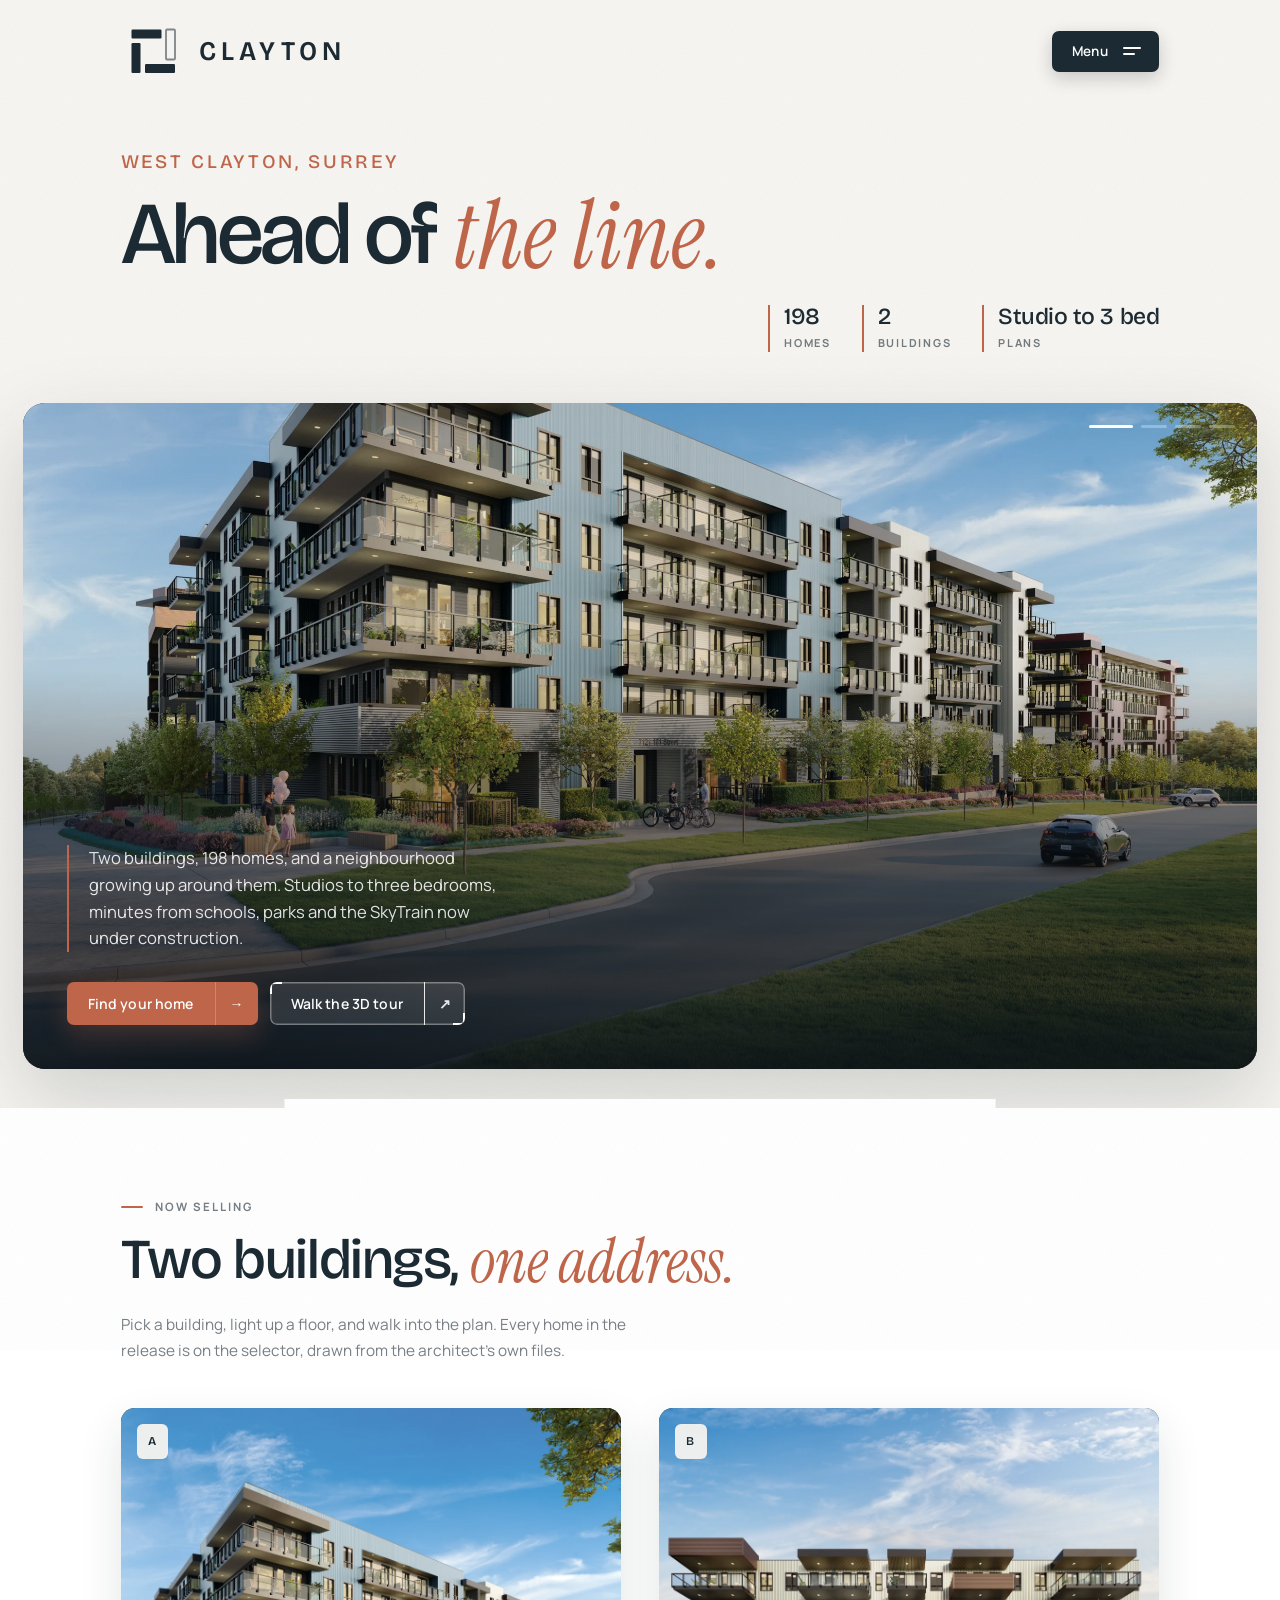
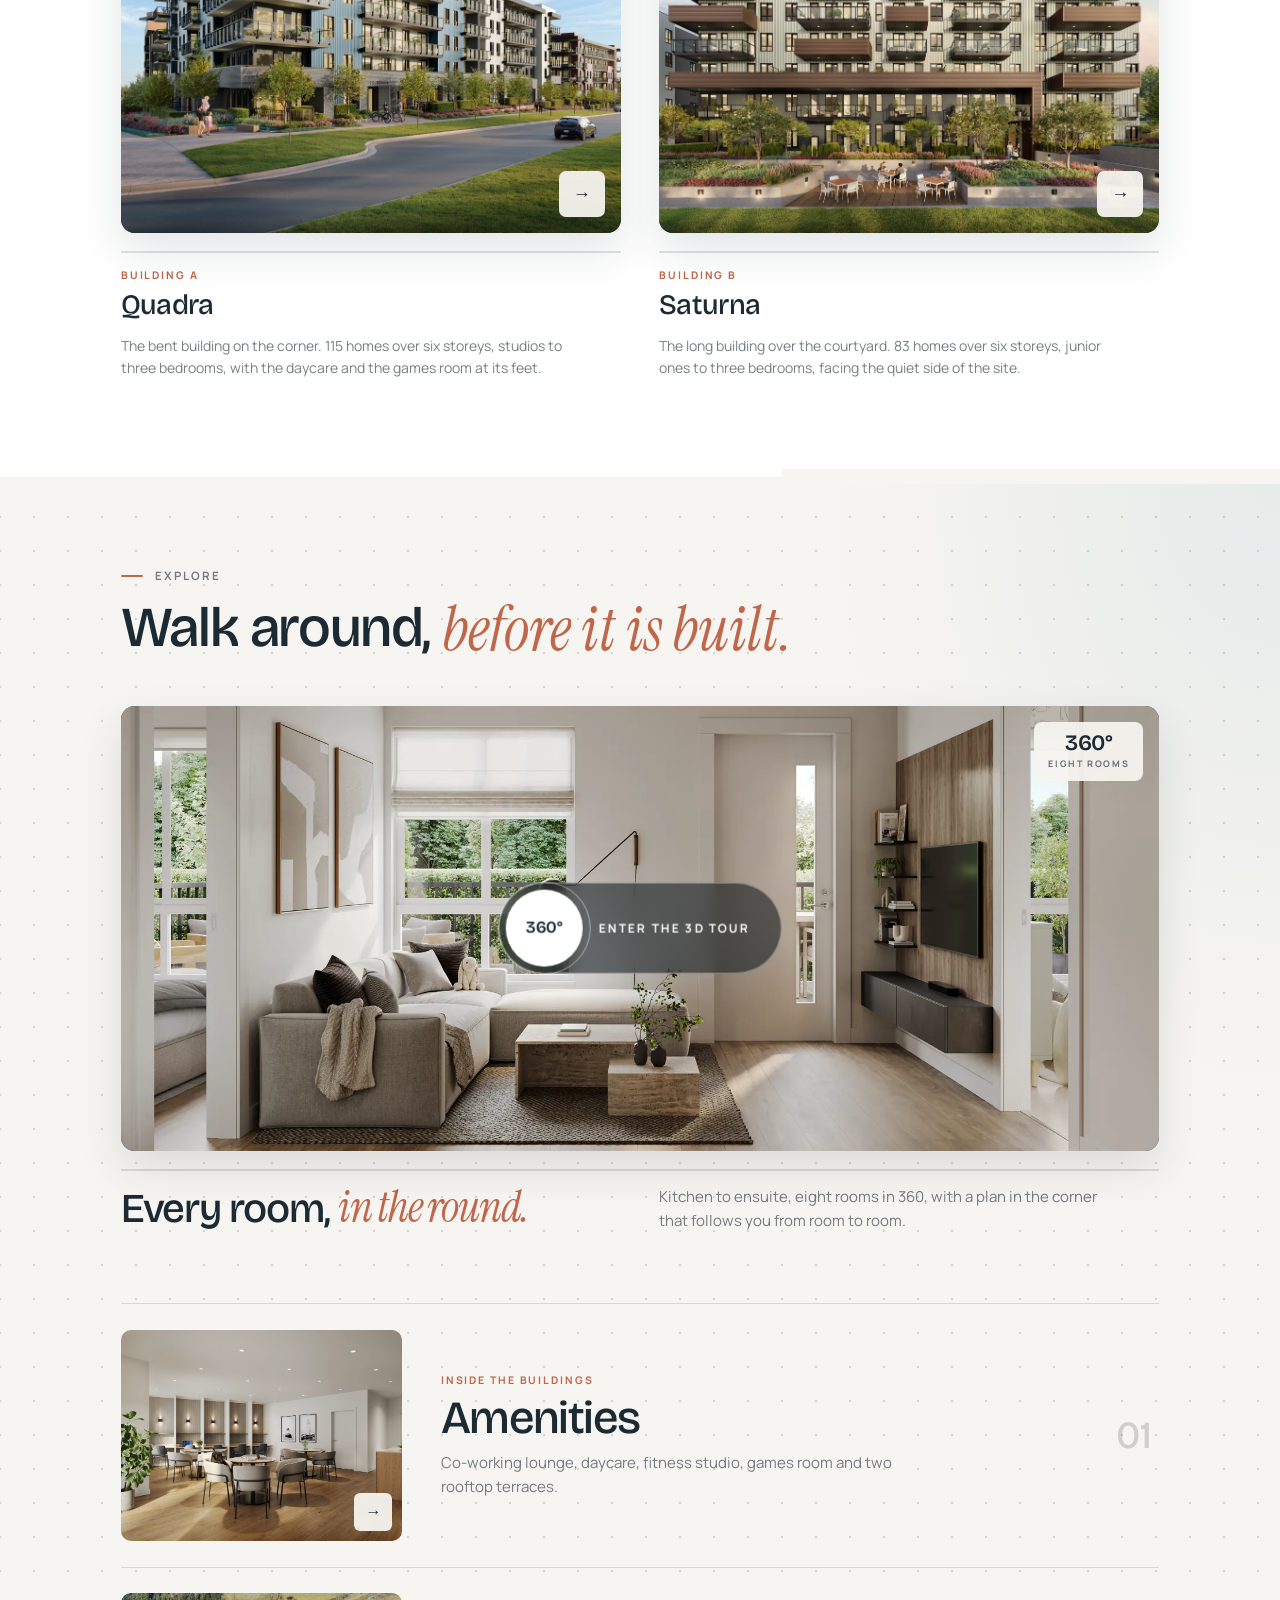
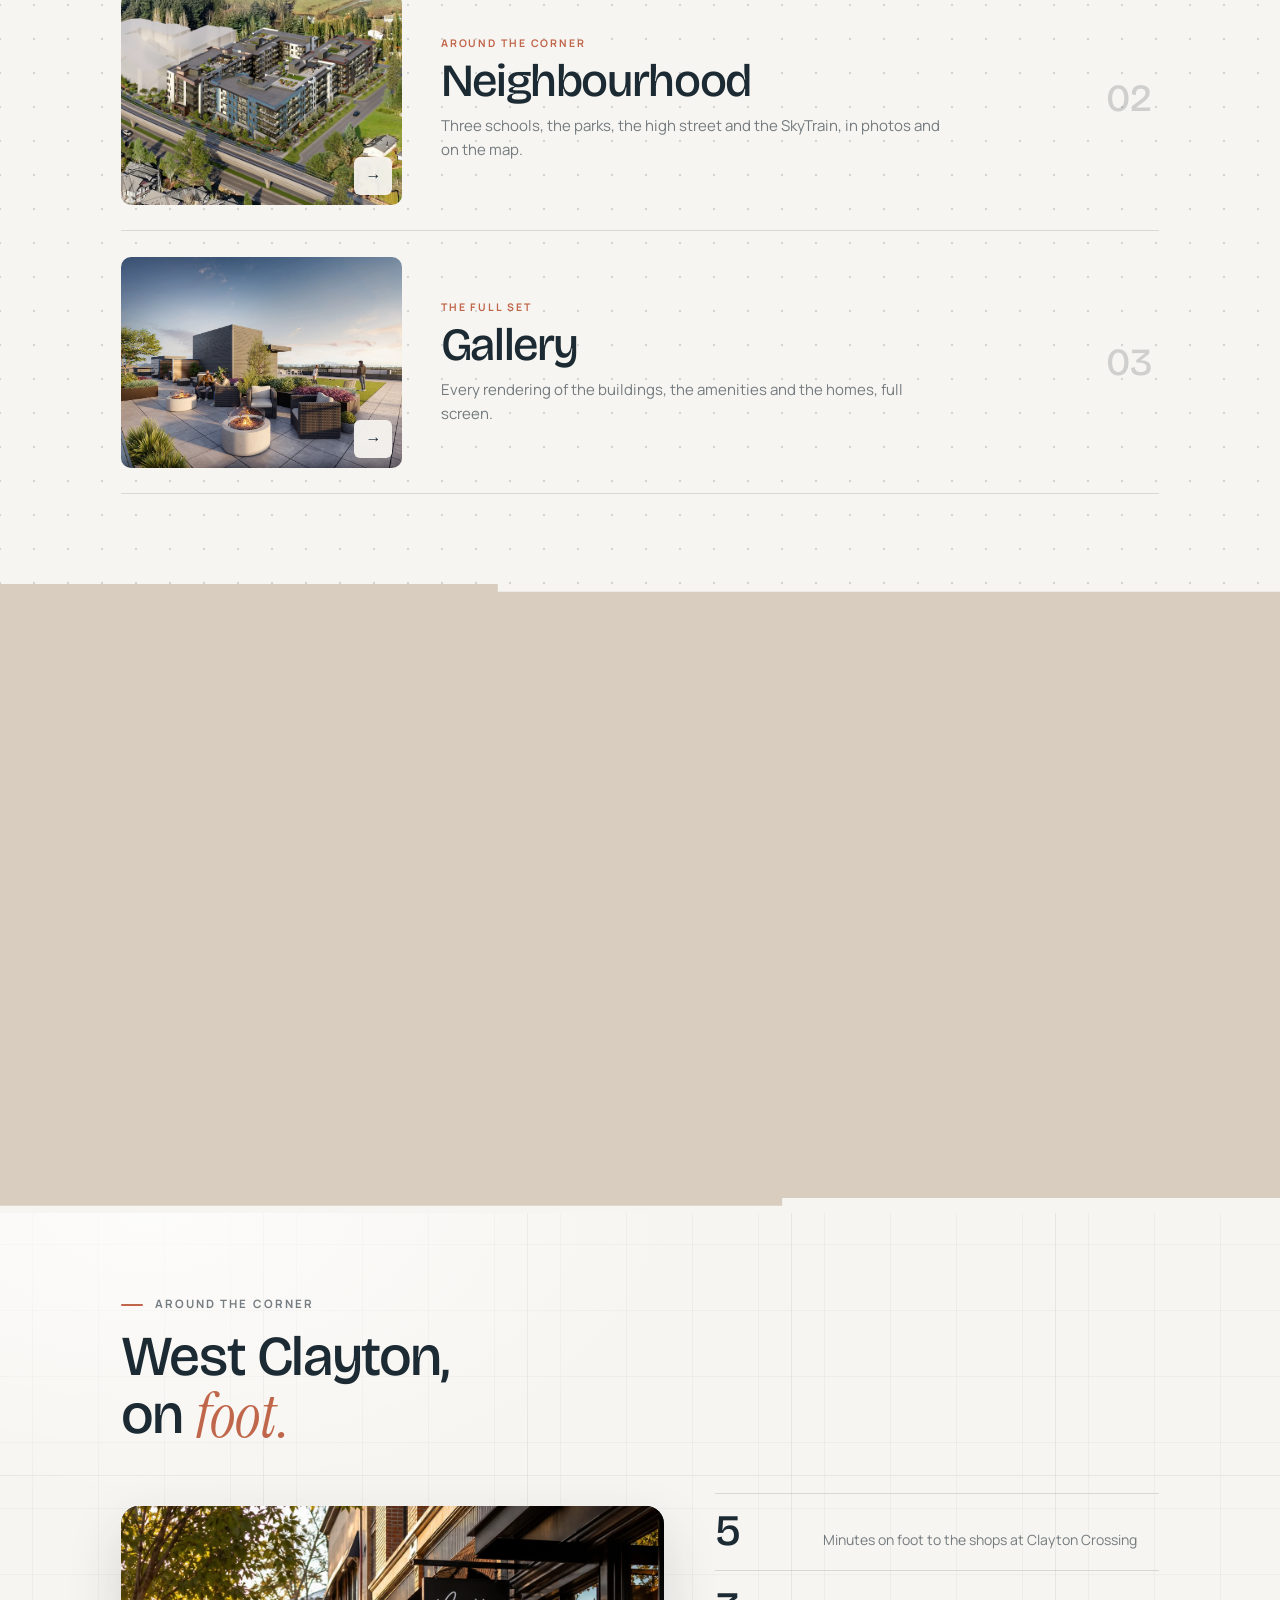
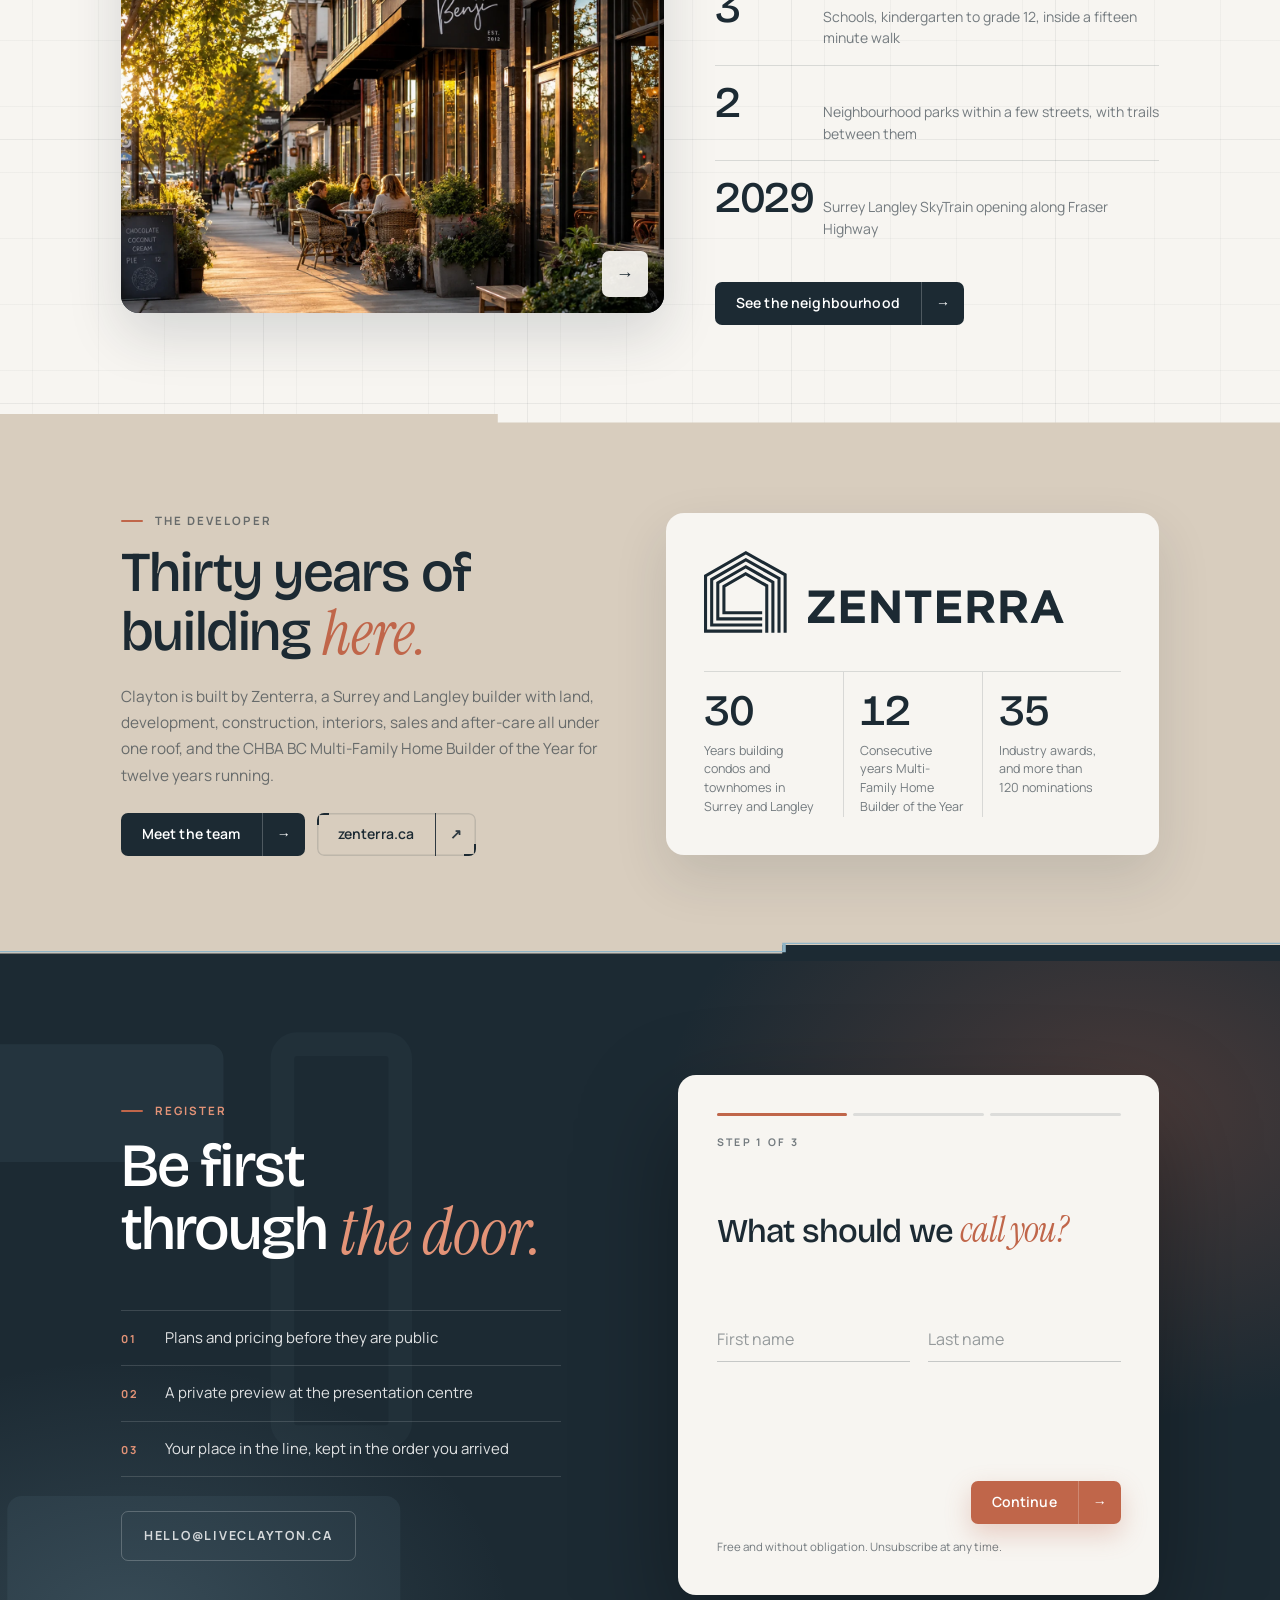
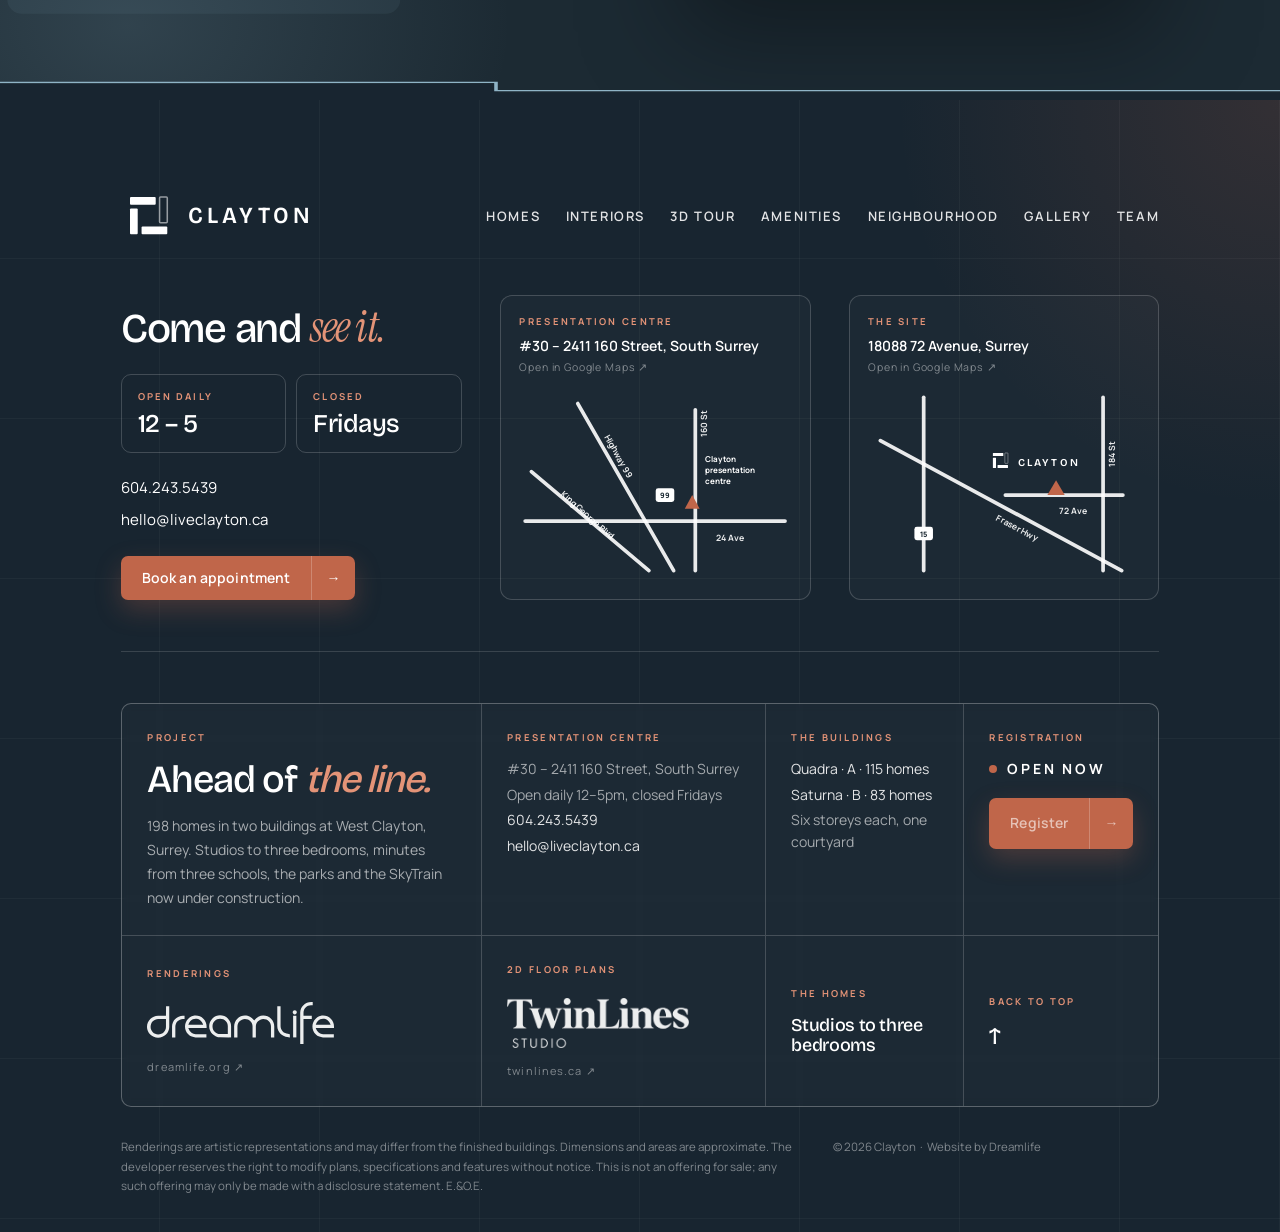
==== commit 6078d8c0: "Living renders: the Saturna card and the amenities header play a short clip once when they scroll in" ====
--- a/index.html
+++ b/index.html
@@ -7,8 +7,8 @@
 <meta name="description" content="Clayton is a new community of 198 homes across two buildings in West Clayton, Surrey. Studios to three bedrooms, steps from schools, parks and the future SkyTrain.">
 <link rel="preload" href="assets/fonts/bricolage.woff2" as="font" type="font/woff2" crossorigin>
 <link rel="preload" href="assets/fonts/manrope.woff2" as="font" type="font/woff2" crossorigin>
-<link rel="stylesheet" href="assets/site.css?v=20260907a">
-<link rel="stylesheet" href="assets/anim.css?v=20260907a">
+<link rel="stylesheet" href="assets/site.css?v=20260907b">
+<link rel="stylesheet" href="assets/anim.css?v=20260907b">
 <style>
 /* ---- page specific ---- */
 .story .grid2{align-items:center;grid-template-columns:1.15fr .85fr;gap:clamp(28px,4vw,72px)}
@@ -237,17 +237,17 @@
      and either one would pin a fixed panel to the bar's own box -->
 <div class="navmenu" id="navMenu" aria-hidden="true">
   <div class="nm-links">
-    <a class="nm" href="homes.html" data-img="assets/img/Clayton_View_04_Straight_fr.webp?v=20260907a">Homes</a>
-    <a class="nm" href="interiors.html" data-img="assets/img/Clayton_Kitchen_fr_upd.webp?v=20260907a">Interiors</a>
-    <a class="nm" href="tour.html" data-img="assets/img/Clayton_Living_fr.webp?v=20260907a">3D Tour</a>
-    <a class="nm" href="amenities.html" data-img="assets/img/Clayton_CoWorking_fr_people.webp?v=20260907a">Amenities</a>
-    <a class="nm" href="neighbourhood.html" data-img="assets/img/Clayton_View_05_Aerial_fr_Crop.webp?v=20260907a">Neighbourhood</a>
-    <a class="nm" href="gallery.html" data-img="assets/img/Clayton_Rooftop_Building_A_View1_fr.webp?v=20260907a">Gallery</a>
-    <a class="nm" href="team.html" data-img="assets/img/Clayton_Lobby_fr.webp?v=20260907a">Team</a>
+    <a class="nm" href="homes.html" data-img="assets/img/Clayton_View_04_Straight_fr.webp?v=20260907b">Homes</a>
+    <a class="nm" href="interiors.html" data-img="assets/img/Clayton_Kitchen_fr_upd.webp?v=20260907b">Interiors</a>
+    <a class="nm" href="tour.html" data-img="assets/img/Clayton_Living_fr.webp?v=20260907b">3D Tour</a>
+    <a class="nm" href="amenities.html" data-img="assets/img/Clayton_CoWorking_fr_people.webp?v=20260907b">Amenities</a>
+    <a class="nm" href="neighbourhood.html" data-img="assets/img/Clayton_View_05_Aerial_fr_Crop.webp?v=20260907b">Neighbourhood</a>
+    <a class="nm" href="gallery.html" data-img="assets/img/Clayton_Rooftop_Building_A_View1_fr.webp?v=20260907b">Gallery</a>
+    <a class="nm" href="team.html" data-img="assets/img/Clayton_Lobby_fr.webp?v=20260907b">Team</a>
     <p class="nm-foot">Presentation Centre &nbsp;&middot;&nbsp; #30 &ndash; 2411 160 Street, South Surrey<br>Open daily 12&ndash;5pm, closed Fridays &nbsp;&middot;&nbsp; 604.243.5439</p>
   </div>
   <aside class="nm-side">
-    <div class="nm-pic"><img src="assets/img/Clayton_Courtyard_fr.webp?v=20260907a" alt=""><img src="" alt=""></div>
+    <div class="nm-pic"><img src="assets/img/Clayton_Courtyard_fr.webp?v=20260907b" alt=""><img src="" alt=""></div>
     <button class="nm-reg" type="button" data-register><span>Register for first access</span><b>&#8594;</b></button>
   </aside>
 </div>
@@ -269,10 +269,10 @@
   </div>
   <div class="h2-pic">
     <div class="hero-bg" data-px=".22">
-      <img class="on" src="assets/img/Clayton_View_01_Corner_Hero_fr_tree.webp?v=20260907a" alt="Clayton from the corner of the site" fetchpriority="high">
-      <img src="assets/img/Clayton_View_04_Straight_fr.webp?v=20260907a" alt="" loading="lazy">
-      <img src="assets/img/Clayton_Courtyard_fr.webp?v=20260907a" alt="" loading="lazy">
-      <img src="assets/img/Clayton_View_03_Straight_fr.webp?v=20260907a" alt="" loading="lazy">
+      <img class="on" src="assets/img/Clayton_View_01_Corner_Hero_fr_tree.webp?v=20260907b" alt="Clayton from the corner of the site" fetchpriority="high">
+      <img src="assets/img/Clayton_View_04_Straight_fr.webp?v=20260907b" alt="" loading="lazy">
+      <img src="assets/img/Clayton_Courtyard_fr.webp?v=20260907b" alt="" loading="lazy">
+      <img src="assets/img/Clayton_View_03_Straight_fr.webp?v=20260907b" alt="" loading="lazy">
     </div>
     <div class="hero-veil"></div>
     <div class="hero-copy">
@@ -296,13 +296,13 @@
        Every home in the release is on the selector, drawn from the architect's own files.</p>
     <div class="bldgs">
       <a class="plate reveal" href="homes.html?b=A">
-        <span class="pic"><img src="assets/img/Clayton_View_01_Corner_Hero_fr_tree.webp?v=20260907a" alt="Quadra, Building A" loading="lazy"><span class="tag">A</span><span class="go"><span>&#8594;</span></span></span>
+        <span class="pic"><img src="assets/img/Clayton_View_01_Corner_Hero_fr_tree.webp?v=20260907b" alt="Quadra, Building A" loading="lazy"><span class="tag">A</span><span class="go"><span>&#8594;</span></span></span>
         <span class="rule"></span>
         <span class="cap"><i>Building A</i><b>Quadra</b>
           <p>The bent building on the corner. 115 homes over six storeys, studios to three bedrooms, with the daycare and the games room at its feet.</p></span>
       </a>
       <a class="plate reveal d1" href="homes.html?b=B">
-        <span class="pic"><img src="assets/img/Clayton_View_04_Straight_fr.webp?v=20260907a" alt="Saturna, Building B" loading="lazy"><span class="tag">B</span><span class="go"><span>&#8594;</span></span></span>
+        <span class="pic" data-clip="assets/video/saturna-courtyard.mp4?v=20260907b"><img src="assets/img/Clayton_View_04_Straight_fr.webp?v=20260907b" alt="Saturna, Building B" loading="lazy"><span class="tag">B</span><span class="go"><span>&#8594;</span></span></span>
         <span class="rule"></span>
         <span class="cap"><i>Building B</i><b>Saturna</b>
           <p>The long building over the courtyard. 83 homes over six storeys, junior ones to three bedrooms, facing the quiet side of the site.</p></span>
@@ -318,7 +318,7 @@
     <h2 class="title display reveal d1">Walk around, <i>before it is built.</i></h2>
     <div class="tourfeat reveal">
       <a class="plate" href="tour.html#start">
-        <span class="pic"><img src="assets/img/Clayton_Living_fr.webp?v=20260907a" alt="Inside a Clayton home" loading="lazy">
+        <span class="pic"><img src="assets/img/Clayton_Living_fr.webp?v=20260907b" alt="Inside a Clayton home" loading="lazy">
           <span class="tf-badge"><b>360&deg;</b><span>Eight rooms</span></span>
           <span class="vrbtn"><span class="disc"><b>360&deg;</b></span><span class="lbl">Enter the 3D tour</span></span>
         </span>
@@ -331,17 +331,17 @@
     </div>
     <div class="doors">
       <a class="row reveal" href="amenities.html">
-        <span class="pic"><img src="assets/img/Clayton_CoWorking_fr.webp?v=20260907a" alt="The co-working lounge" loading="lazy"><span class="go"><span>&#8594;</span></span></span>
+        <span class="pic"><img src="assets/img/Clayton_CoWorking_fr.webp?v=20260907b" alt="The co-working lounge" loading="lazy"><span class="go"><span>&#8594;</span></span></span>
         <span class="say"><i>Inside the buildings</i><b>Amenities</b><p>Co-working lounge, daycare, fitness studio, games room and two rooftop terraces.</p></span>
         <span class="n">01</span>
       </a>
       <a class="row reveal d1" href="neighbourhood.html">
-        <span class="pic"><img src="assets/img/Clayton_View_05_Aerial_fr_Crop.webp?v=20260907a" alt="West Clayton from the air" loading="lazy"><span class="go"><span>&#8594;</span></span></span>
+        <span class="pic"><img src="assets/img/Clayton_View_05_Aerial_fr_Crop.webp?v=20260907b" alt="West Clayton from the air" loading="lazy"><span class="go"><span>&#8594;</span></span></span>
         <span class="say"><i>Around the corner</i><b>Neighbourhood</b><p>Three schools, the parks, the high street and the SkyTrain, in photos and on the map.</p></span>
         <span class="n">02</span>
       </a>
       <a class="row reveal d2" href="gallery.html">
-        <span class="pic"><img src="assets/img/Clayton_Rooftop_Building_A_View1_fr.webp?v=20260907a" alt="The rooftop terrace" loading="lazy"><span class="go"><span>&#8594;</span></span></span>
+        <span class="pic"><img src="assets/img/Clayton_Rooftop_Building_A_View1_fr.webp?v=20260907b" alt="The rooftop terrace" loading="lazy"><span class="go"><span>&#8594;</span></span></span>
         <span class="say"><i>The full set</i><b>Gallery</b><p>Every rendering of the buildings, the amenities and the homes, full screen.</p></span>
         <span class="n">03</span>
       </a>
@@ -354,8 +354,8 @@
   <div class="wrap grid2">
     <figure class="frame reveal" style="margin:0" data-lightbox
             data-title="The kitchen" data-caption="Dawn scheme"
-            data-full="assets/img/Clayton_Kitchen_fr_upd.webp?v=20260907a">
-      <img src="assets/img/Clayton_Kitchen_fr_upd.webp?v=20260907a" alt="A Clayton kitchen in the light scheme" loading="lazy">
+            data-full="assets/img/Clayton_Kitchen_fr_upd.webp?v=20260907b">
+      <img src="assets/img/Clayton_Kitchen_fr_upd.webp?v=20260907b" alt="A Clayton kitchen in the light scheme" loading="lazy">
       <span class="fr-cap" aria-hidden="true"><b>The kitchen, Dawn</b><span>View full screen &#8599;</span></span>
     </figure>
     <div>
@@ -382,7 +382,7 @@
     <h2 class="title display reveal d1">West Clayton,<br>on <i>foot.</i></h2>
     <div class="nbh">
       <a class="nbh-pic reveal" href="neighbourhood.html" aria-label="See the neighbourhood">
-        <img src="assets/img/nb-01-highstreet.webp?v=20260907a" alt="Cafes and shops on the high street near Clayton" loading="lazy">
+        <img src="assets/img/nb-01-highstreet.webp?v=20260907b" alt="Cafes and shops on the high street near Clayton" loading="lazy">
         <span class="go"><span>&#8594;</span></span>
         <span class="cap">Clayton Crossing, five minutes on foot</span>
       </a>
@@ -641,8 +641,9 @@
   dots.forEach((d, k) => d.addEventListener("click", () => { clearInterval(timer); show(k); timer = setInterval(() => show((i + 1) % pics.length), 6500); }));
 })();
 </script>
-<script src="assets/site.js?v=20260907a"></script>
-<script src="assets/register.js?v=20260907a" defer></script>
-<script src="assets/anim.js?v=20260907a" defer></script>
+<script src="assets/site.js?v=20260907b"></script>
+<script src="assets/register.js?v=20260907b" defer></script>
+<script src="assets/anim.js?v=20260907b" defer></script>
+<script src="assets/clip.js?v=20260907b" defer></script>
 </body>
 </html>
--- a/assets/site.css
+++ b/assets/site.css
@@ -895,3 +895,13 @@
 .ff-map svg path{transition:stroke .4s}
 @media(max-width:1000px){.f-find{grid-template-columns:1fr 1fr}.ff-say{grid-column:1/-1}}
 @media(max-width:600px){.f-find{grid-template-columns:1fr}}
+
+/* ---------- living renders ---------- */
+/* A clip sits over its still and fades away when it ends; the still is what remains. */
+[data-clip]{position:relative}
+.clipv{position:absolute;inset:0;width:100%;height:100%;object-fit:cover;object-position:center;z-index:1;
+  opacity:0;pointer-events:none;transition:opacity .9s ease,transform 1.8s var(--ease)}
+.clipv.live{opacity:1}
+.clipv.done{opacity:0}
+.plate:hover .pic .clipv{transform:scale(1.05)}
+.pagehead .ph-media .clipv{object-position:center}
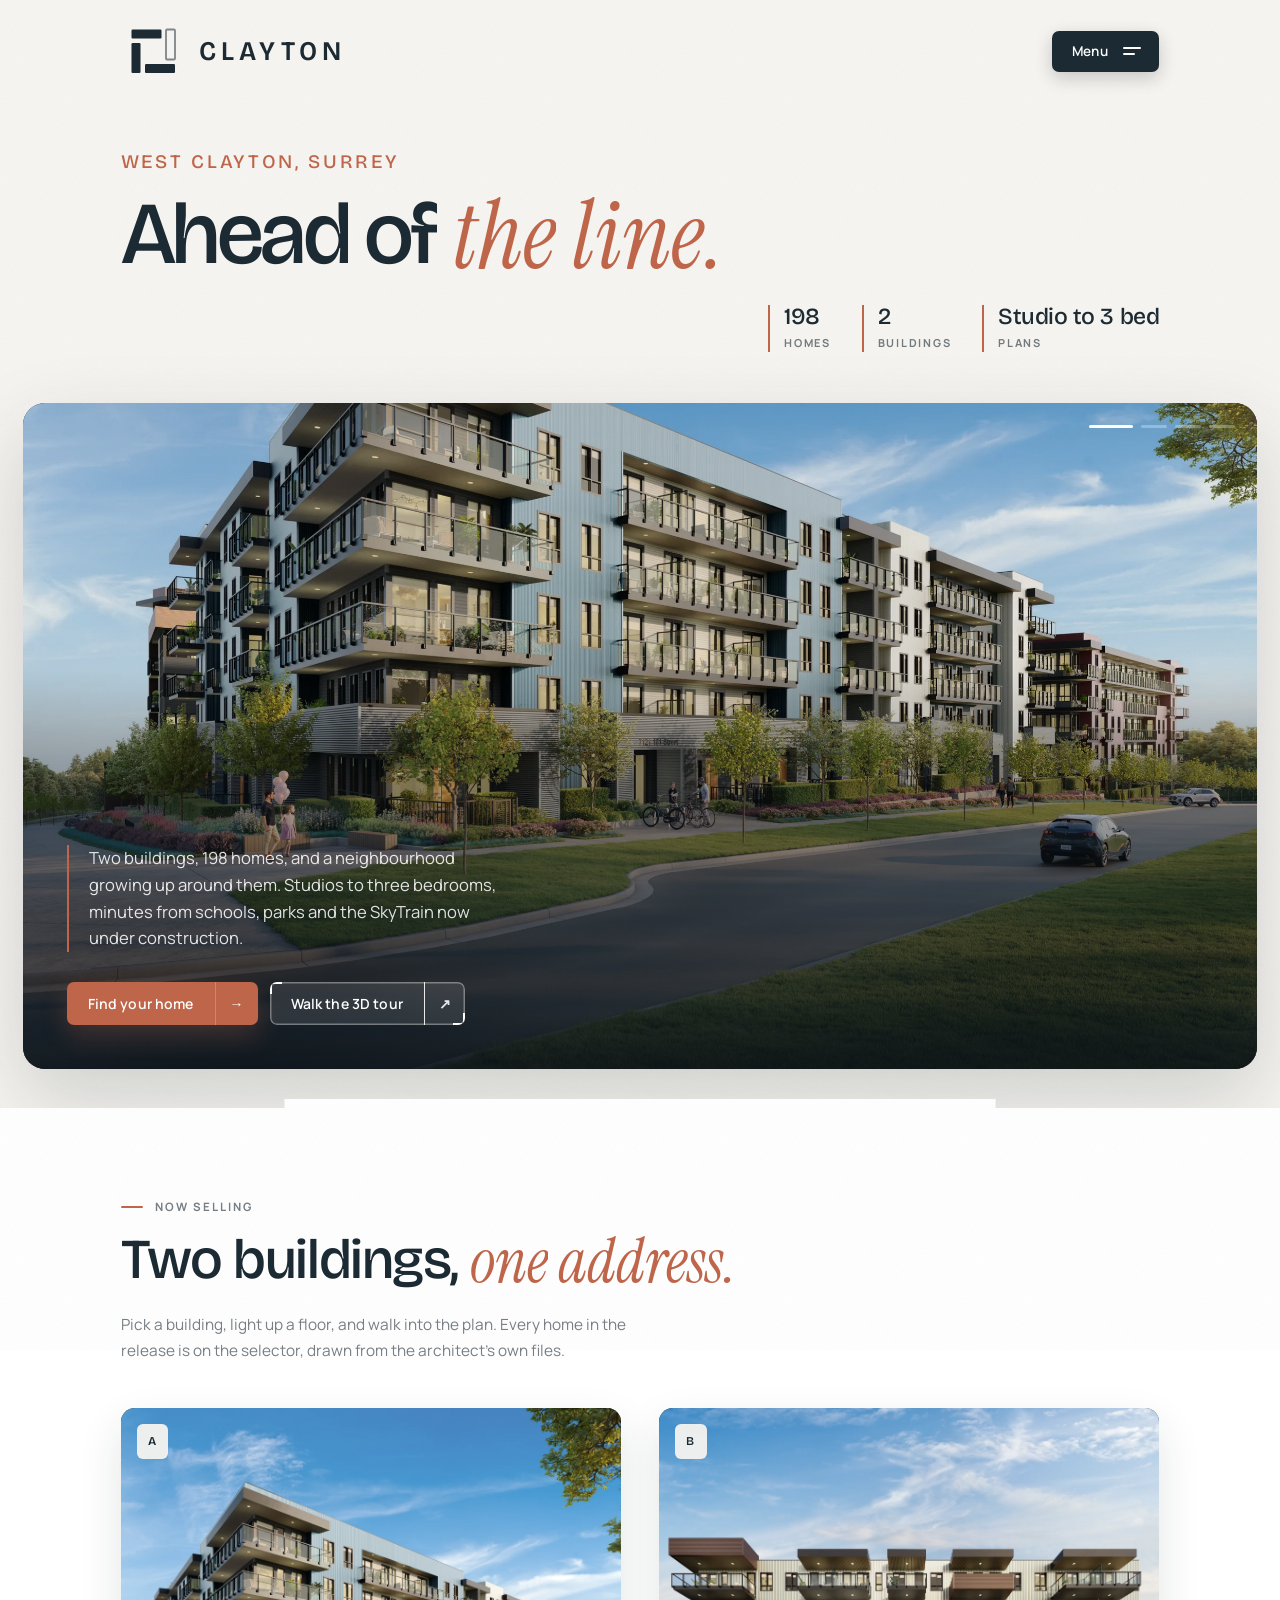
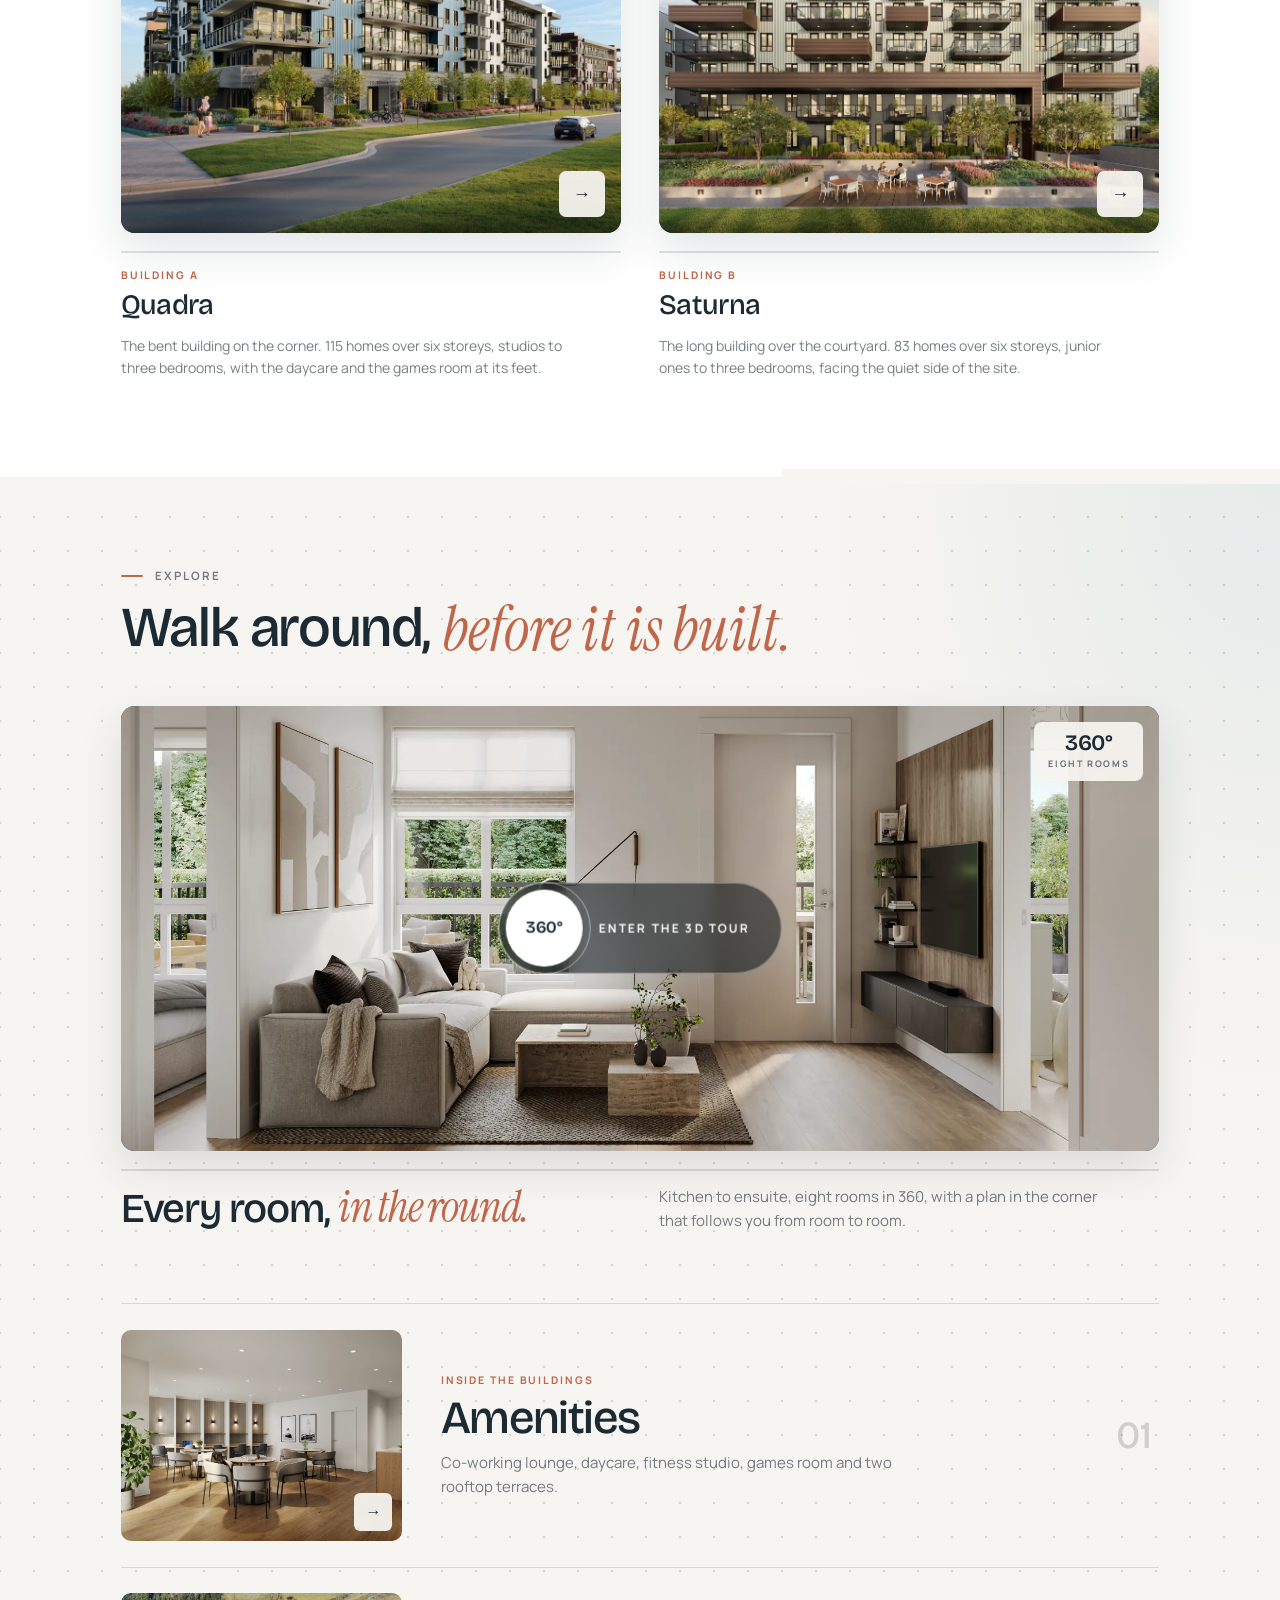
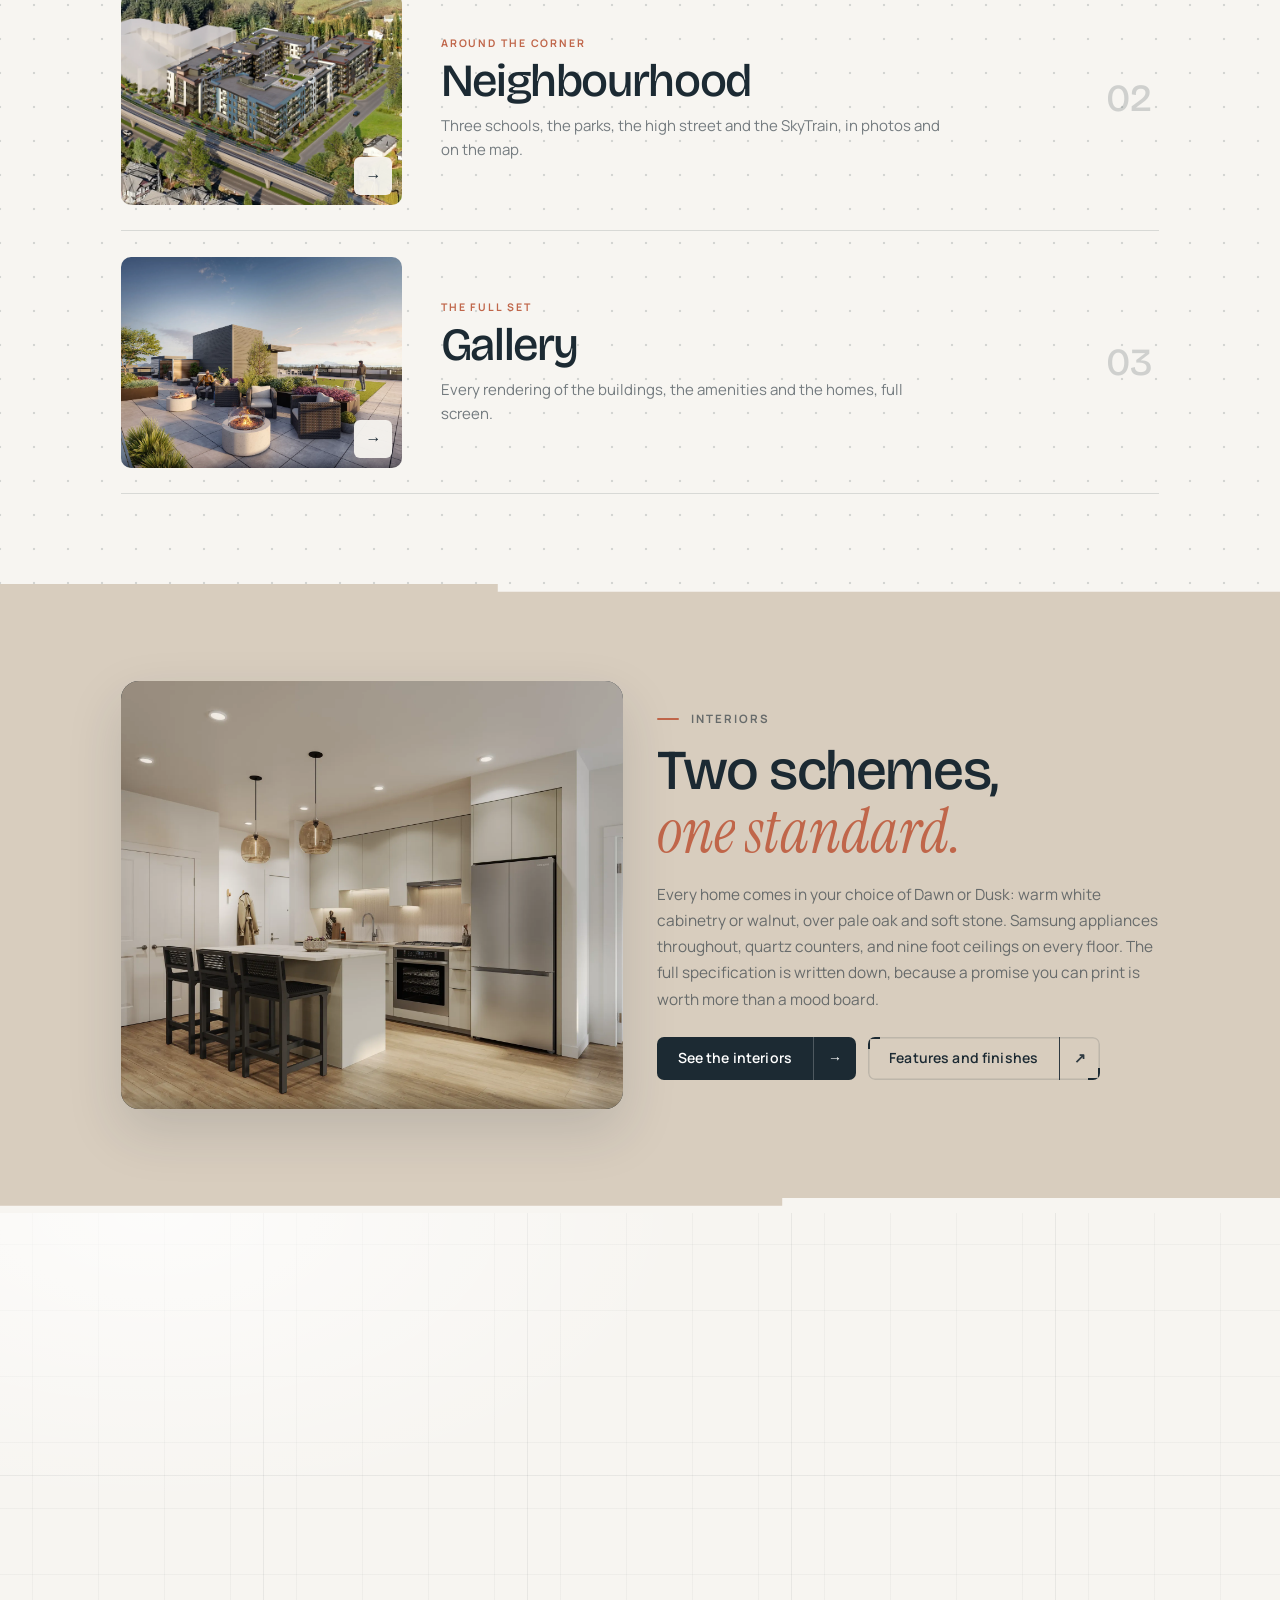
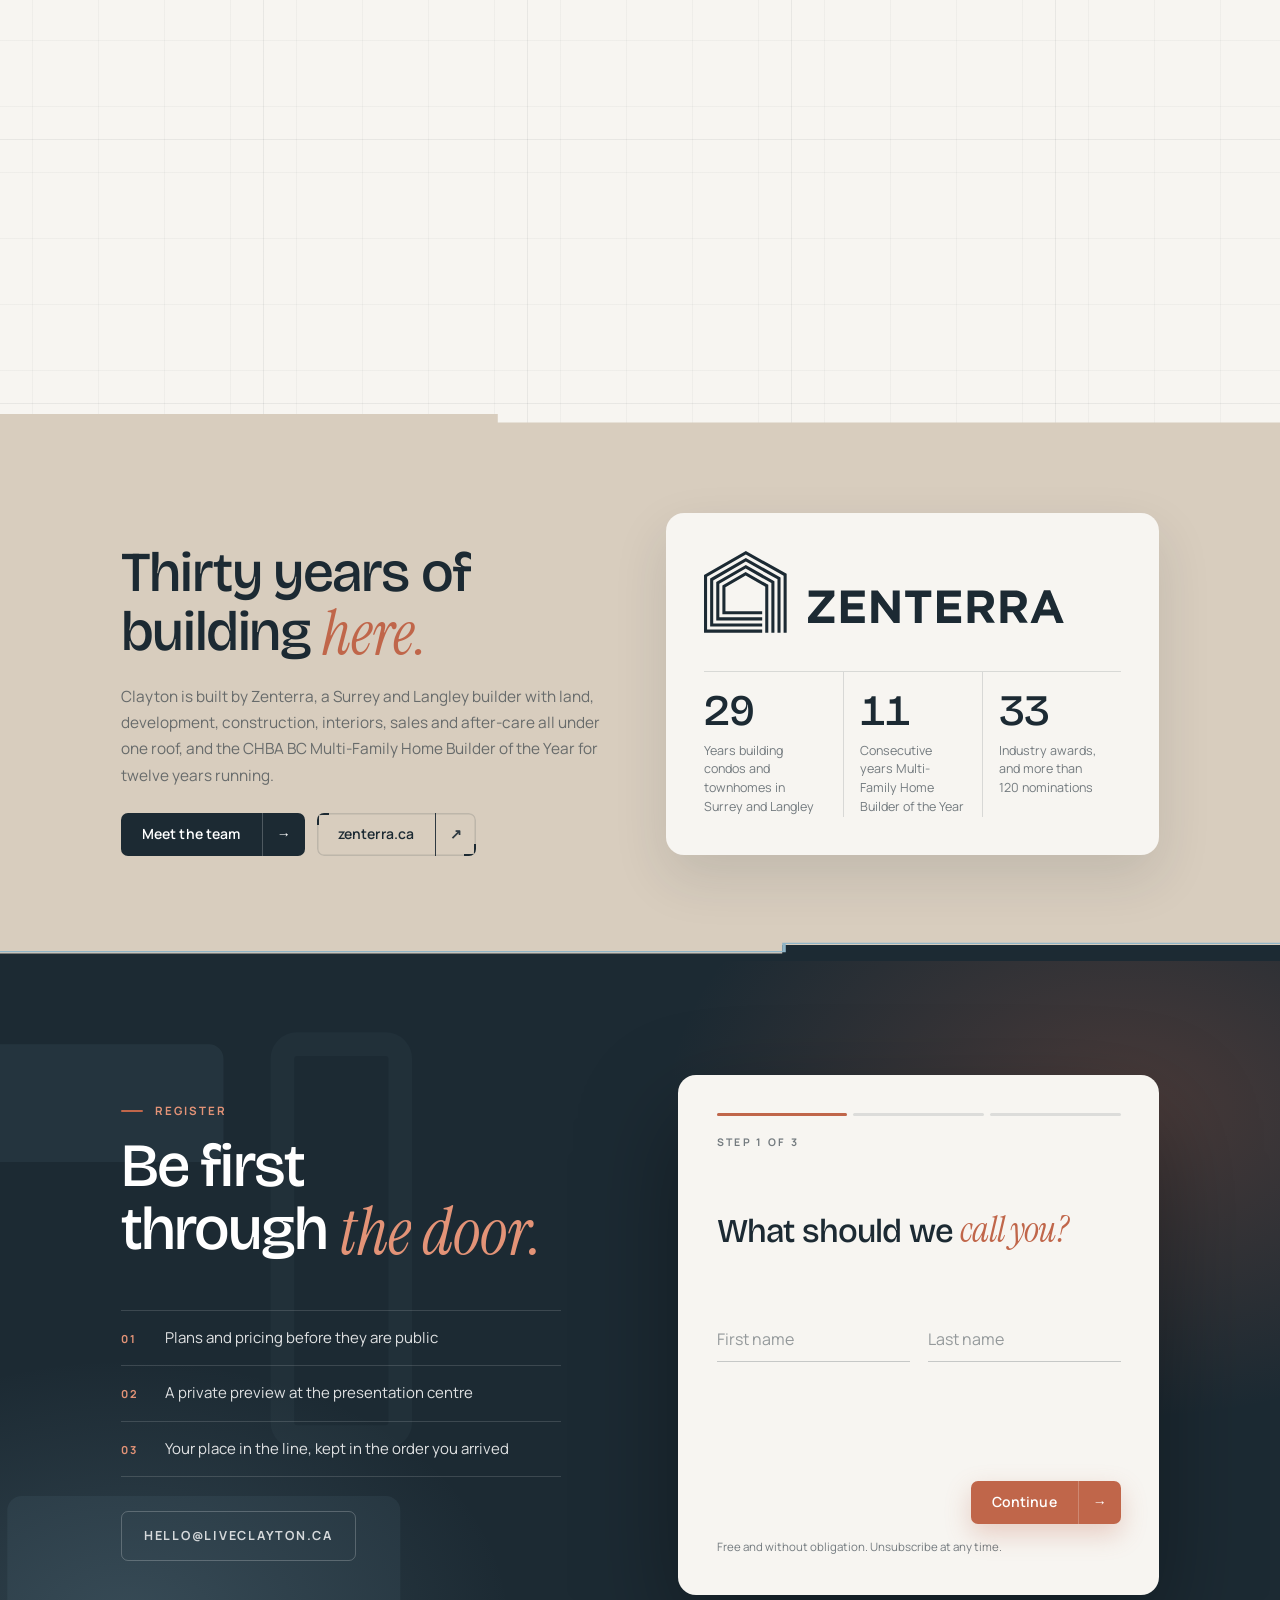
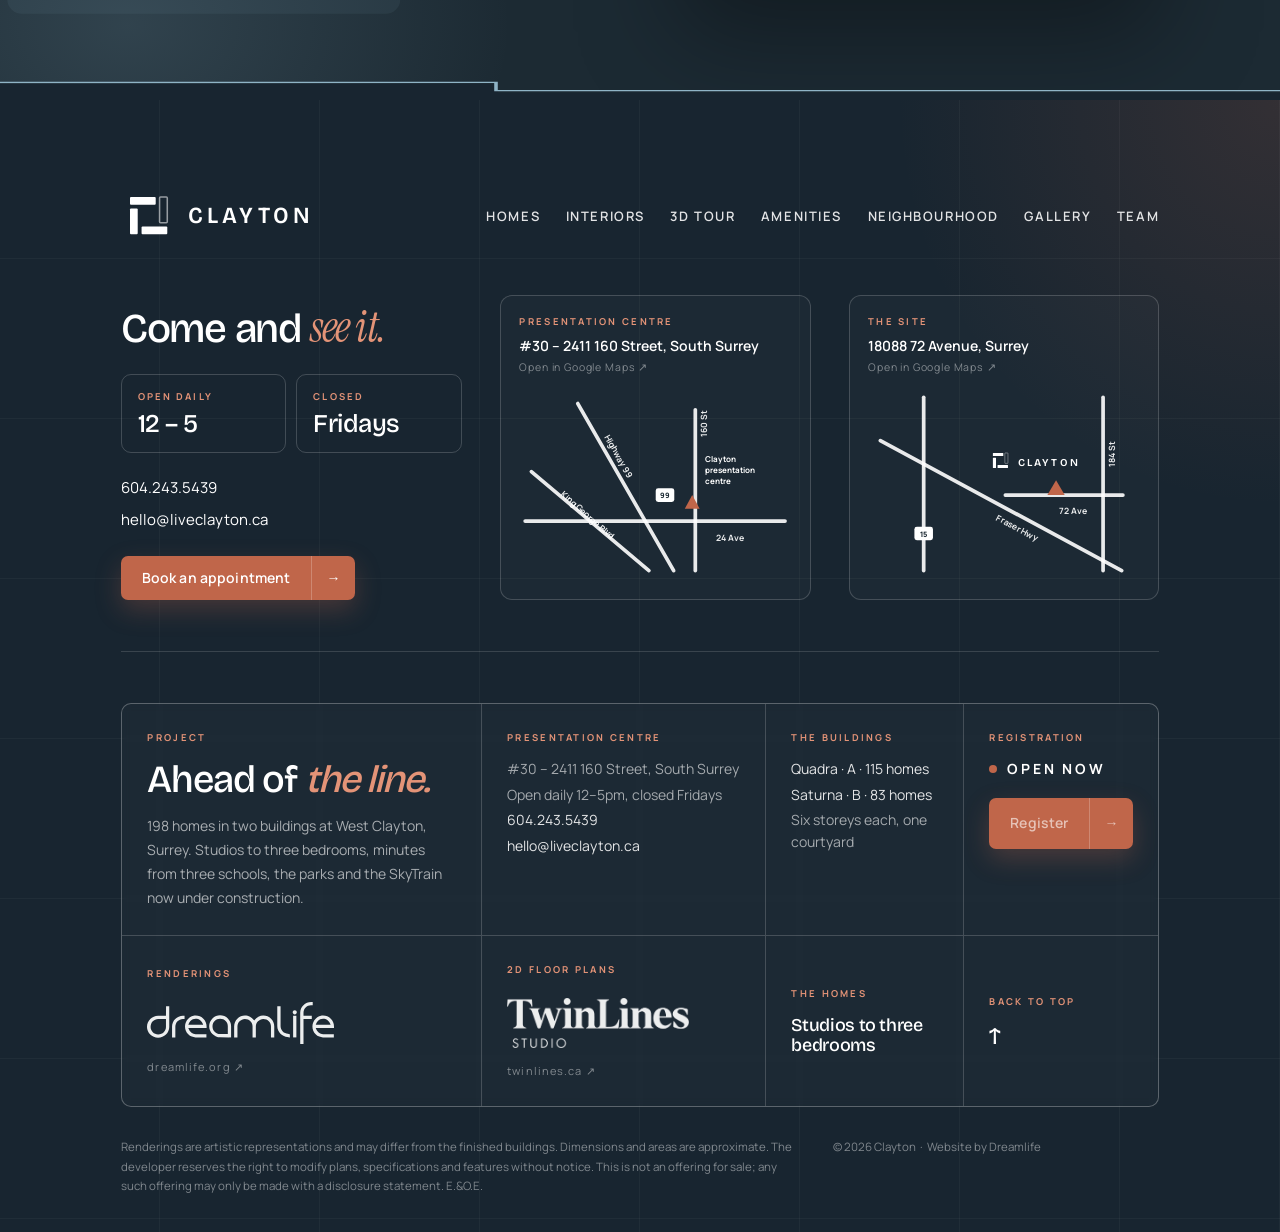
==== commit 9d2aa89a: "Living renders: Quadra card gets its clip, and every clip now crops exactly like the still beneath i" ====
--- a/index.html
+++ b/index.html
@@ -7,8 +7,8 @@
 <meta name="description" content="Clayton is a new community of 198 homes across two buildings in West Clayton, Surrey. Studios to three bedrooms, steps from schools, parks and the future SkyTrain.">
 <link rel="preload" href="assets/fonts/bricolage.woff2" as="font" type="font/woff2" crossorigin>
 <link rel="preload" href="assets/fonts/manrope.woff2" as="font" type="font/woff2" crossorigin>
-<link rel="stylesheet" href="assets/site.css?v=20260907b">
-<link rel="stylesheet" href="assets/anim.css?v=20260907b">
+<link rel="stylesheet" href="assets/site.css?v=20260907c">
+<link rel="stylesheet" href="assets/anim.css?v=20260907c">
 <style>
 /* ---- page specific ---- */
 .story .grid2{align-items:center;grid-template-columns:1.15fr .85fr;gap:clamp(28px,4vw,72px)}
@@ -237,17 +237,17 @@
      and either one would pin a fixed panel to the bar's own box -->
 <div class="navmenu" id="navMenu" aria-hidden="true">
   <div class="nm-links">
-    <a class="nm" href="homes.html" data-img="assets/img/Clayton_View_04_Straight_fr.webp?v=20260907b">Homes</a>
-    <a class="nm" href="interiors.html" data-img="assets/img/Clayton_Kitchen_fr_upd.webp?v=20260907b">Interiors</a>
-    <a class="nm" href="tour.html" data-img="assets/img/Clayton_Living_fr.webp?v=20260907b">3D Tour</a>
-    <a class="nm" href="amenities.html" data-img="assets/img/Clayton_CoWorking_fr_people.webp?v=20260907b">Amenities</a>
-    <a class="nm" href="neighbourhood.html" data-img="assets/img/Clayton_View_05_Aerial_fr_Crop.webp?v=20260907b">Neighbourhood</a>
-    <a class="nm" href="gallery.html" data-img="assets/img/Clayton_Rooftop_Building_A_View1_fr.webp?v=20260907b">Gallery</a>
-    <a class="nm" href="team.html" data-img="assets/img/Clayton_Lobby_fr.webp?v=20260907b">Team</a>
+    <a class="nm" href="homes.html" data-img="assets/img/Clayton_View_04_Straight_fr.webp?v=20260907c">Homes</a>
+    <a class="nm" href="interiors.html" data-img="assets/img/Clayton_Kitchen_fr_upd.webp?v=20260907c">Interiors</a>
+    <a class="nm" href="tour.html" data-img="assets/img/Clayton_Living_fr.webp?v=20260907c">3D Tour</a>
+    <a class="nm" href="amenities.html" data-img="assets/img/Clayton_CoWorking_fr_people.webp?v=20260907c">Amenities</a>
+    <a class="nm" href="neighbourhood.html" data-img="assets/img/Clayton_View_05_Aerial_fr_Crop.webp?v=20260907c">Neighbourhood</a>
+    <a class="nm" href="gallery.html" data-img="assets/img/Clayton_Rooftop_Building_A_View1_fr.webp?v=20260907c">Gallery</a>
+    <a class="nm" href="team.html" data-img="assets/img/Clayton_Lobby_fr.webp?v=20260907c">Team</a>
     <p class="nm-foot">Presentation Centre &nbsp;&middot;&nbsp; #30 &ndash; 2411 160 Street, South Surrey<br>Open daily 12&ndash;5pm, closed Fridays &nbsp;&middot;&nbsp; 604.243.5439</p>
   </div>
   <aside class="nm-side">
-    <div class="nm-pic"><img src="assets/img/Clayton_Courtyard_fr.webp?v=20260907b" alt=""><img src="" alt=""></div>
+    <div class="nm-pic"><img src="assets/img/Clayton_Courtyard_fr.webp?v=20260907c" alt=""><img src="" alt=""></div>
     <button class="nm-reg" type="button" data-register><span>Register for first access</span><b>&#8594;</b></button>
   </aside>
 </div>
@@ -269,10 +269,10 @@
   </div>
   <div class="h2-pic">
     <div class="hero-bg" data-px=".22">
-      <img class="on" src="assets/img/Clayton_View_01_Corner_Hero_fr_tree.webp?v=20260907b" alt="Clayton from the corner of the site" fetchpriority="high">
-      <img src="assets/img/Clayton_View_04_Straight_fr.webp?v=20260907b" alt="" loading="lazy">
-      <img src="assets/img/Clayton_Courtyard_fr.webp?v=20260907b" alt="" loading="lazy">
-      <img src="assets/img/Clayton_View_03_Straight_fr.webp?v=20260907b" alt="" loading="lazy">
+      <img class="on" src="assets/img/Clayton_View_01_Corner_Hero_fr_tree.webp?v=20260907c" alt="Clayton from the corner of the site" fetchpriority="high">
+      <img src="assets/img/Clayton_View_04_Straight_fr.webp?v=20260907c" alt="" loading="lazy">
+      <img src="assets/img/Clayton_Courtyard_fr.webp?v=20260907c" alt="" loading="lazy">
+      <img src="assets/img/Clayton_View_03_Straight_fr.webp?v=20260907c" alt="" loading="lazy">
     </div>
     <div class="hero-veil"></div>
     <div class="hero-copy">
@@ -296,13 +296,13 @@
        Every home in the release is on the selector, drawn from the architect's own files.</p>
     <div class="bldgs">
       <a class="plate reveal" href="homes.html?b=A">
-        <span class="pic"><img src="assets/img/Clayton_View_01_Corner_Hero_fr_tree.webp?v=20260907b" alt="Quadra, Building A" loading="lazy"><span class="tag">A</span><span class="go"><span>&#8594;</span></span></span>
+        <span class="pic" data-clip="assets/video/quadra-corner.mp4?v=20260907c"><img src="assets/img/Clayton_View_01_Corner_Hero_fr_tree.webp?v=20260907c" alt="Quadra, Building A" loading="lazy"><span class="tag">A</span><span class="go"><span>&#8594;</span></span></span>
         <span class="rule"></span>
         <span class="cap"><i>Building A</i><b>Quadra</b>
           <p>The bent building on the corner. 115 homes over six storeys, studios to three bedrooms, with the daycare and the games room at its feet.</p></span>
       </a>
       <a class="plate reveal d1" href="homes.html?b=B">
-        <span class="pic" data-clip="assets/video/saturna-courtyard.mp4?v=20260907b"><img src="assets/img/Clayton_View_04_Straight_fr.webp?v=20260907b" alt="Saturna, Building B" loading="lazy"><span class="tag">B</span><span class="go"><span>&#8594;</span></span></span>
+        <span class="pic" data-clip="assets/video/saturna-courtyard.mp4?v=20260907c"><img src="assets/img/Clayton_View_04_Straight_fr.webp?v=20260907c" alt="Saturna, Building B" loading="lazy"><span class="tag">B</span><span class="go"><span>&#8594;</span></span></span>
         <span class="rule"></span>
         <span class="cap"><i>Building B</i><b>Saturna</b>
           <p>The long building over the courtyard. 83 homes over six storeys, junior ones to three bedrooms, facing the quiet side of the site.</p></span>
@@ -318,7 +318,7 @@
     <h2 class="title display reveal d1">Walk around, <i>before it is built.</i></h2>
     <div class="tourfeat reveal">
       <a class="plate" href="tour.html#start">
-        <span class="pic"><img src="assets/img/Clayton_Living_fr.webp?v=20260907b" alt="Inside a Clayton home" loading="lazy">
+        <span class="pic"><img src="assets/img/Clayton_Living_fr.webp?v=20260907c" alt="Inside a Clayton home" loading="lazy">
           <span class="tf-badge"><b>360&deg;</b><span>Eight rooms</span></span>
           <span class="vrbtn"><span class="disc"><b>360&deg;</b></span><span class="lbl">Enter the 3D tour</span></span>
         </span>
@@ -331,17 +331,17 @@
     </div>
     <div class="doors">
       <a class="row reveal" href="amenities.html">
-        <span class="pic"><img src="assets/img/Clayton_CoWorking_fr.webp?v=20260907b" alt="The co-working lounge" loading="lazy"><span class="go"><span>&#8594;</span></span></span>
+        <span class="pic"><img src="assets/img/Clayton_CoWorking_fr.webp?v=20260907c" alt="The co-working lounge" loading="lazy"><span class="go"><span>&#8594;</span></span></span>
         <span class="say"><i>Inside the buildings</i><b>Amenities</b><p>Co-working lounge, daycare, fitness studio, games room and two rooftop terraces.</p></span>
         <span class="n">01</span>
       </a>
       <a class="row reveal d1" href="neighbourhood.html">
-        <span class="pic"><img src="assets/img/Clayton_View_05_Aerial_fr_Crop.webp?v=20260907b" alt="West Clayton from the air" loading="lazy"><span class="go"><span>&#8594;</span></span></span>
+        <span class="pic"><img src="assets/img/Clayton_View_05_Aerial_fr_Crop.webp?v=20260907c" alt="West Clayton from the air" loading="lazy"><span class="go"><span>&#8594;</span></span></span>
         <span class="say"><i>Around the corner</i><b>Neighbourhood</b><p>Three schools, the parks, the high street and the SkyTrain, in photos and on the map.</p></span>
         <span class="n">02</span>
       </a>
       <a class="row reveal d2" href="gallery.html">
-        <span class="pic"><img src="assets/img/Clayton_Rooftop_Building_A_View1_fr.webp?v=20260907b" alt="The rooftop terrace" loading="lazy"><span class="go"><span>&#8594;</span></span></span>
+        <span class="pic"><img src="assets/img/Clayton_Rooftop_Building_A_View1_fr.webp?v=20260907c" alt="The rooftop terrace" loading="lazy"><span class="go"><span>&#8594;</span></span></span>
         <span class="say"><i>The full set</i><b>Gallery</b><p>Every rendering of the buildings, the amenities and the homes, full screen.</p></span>
         <span class="n">03</span>
       </a>
@@ -354,8 +354,8 @@
   <div class="wrap grid2">
     <figure class="frame reveal" style="margin:0" data-lightbox
             data-title="The kitchen" data-caption="Dawn scheme"
-            data-full="assets/img/Clayton_Kitchen_fr_upd.webp?v=20260907b">
-      <img src="assets/img/Clayton_Kitchen_fr_upd.webp?v=20260907b" alt="A Clayton kitchen in the light scheme" loading="lazy">
+            data-full="assets/img/Clayton_Kitchen_fr_upd.webp?v=20260907c">
+      <img src="assets/img/Clayton_Kitchen_fr_upd.webp?v=20260907c" alt="A Clayton kitchen in the light scheme" loading="lazy">
       <span class="fr-cap" aria-hidden="true"><b>The kitchen, Dawn</b><span>View full screen &#8599;</span></span>
     </figure>
     <div>
@@ -382,7 +382,7 @@
     <h2 class="title display reveal d1">West Clayton,<br>on <i>foot.</i></h2>
     <div class="nbh">
       <a class="nbh-pic reveal" href="neighbourhood.html" aria-label="See the neighbourhood">
-        <img src="assets/img/nb-01-highstreet.webp?v=20260907b" alt="Cafes and shops on the high street near Clayton" loading="lazy">
+        <img src="assets/img/nb-01-highstreet.webp?v=20260907c" alt="Cafes and shops on the high street near Clayton" loading="lazy">
         <span class="go"><span>&#8594;</span></span>
         <span class="cap">Clayton Crossing, five minutes on foot</span>
       </a>
@@ -641,9 +641,9 @@
   dots.forEach((d, k) => d.addEventListener("click", () => { clearInterval(timer); show(k); timer = setInterval(() => show((i + 1) % pics.length), 6500); }));
 })();
 </script>
-<script src="assets/site.js?v=20260907b"></script>
-<script src="assets/register.js?v=20260907b" defer></script>
-<script src="assets/anim.js?v=20260907b" defer></script>
-<script src="assets/clip.js?v=20260907b" defer></script>
+<script src="assets/site.js?v=20260907c"></script>
+<script src="assets/register.js?v=20260907c" defer></script>
+<script src="assets/anim.js?v=20260907c" defer></script>
+<script src="assets/clip.js?v=20260907c" defer></script>
 </body>
 </html>
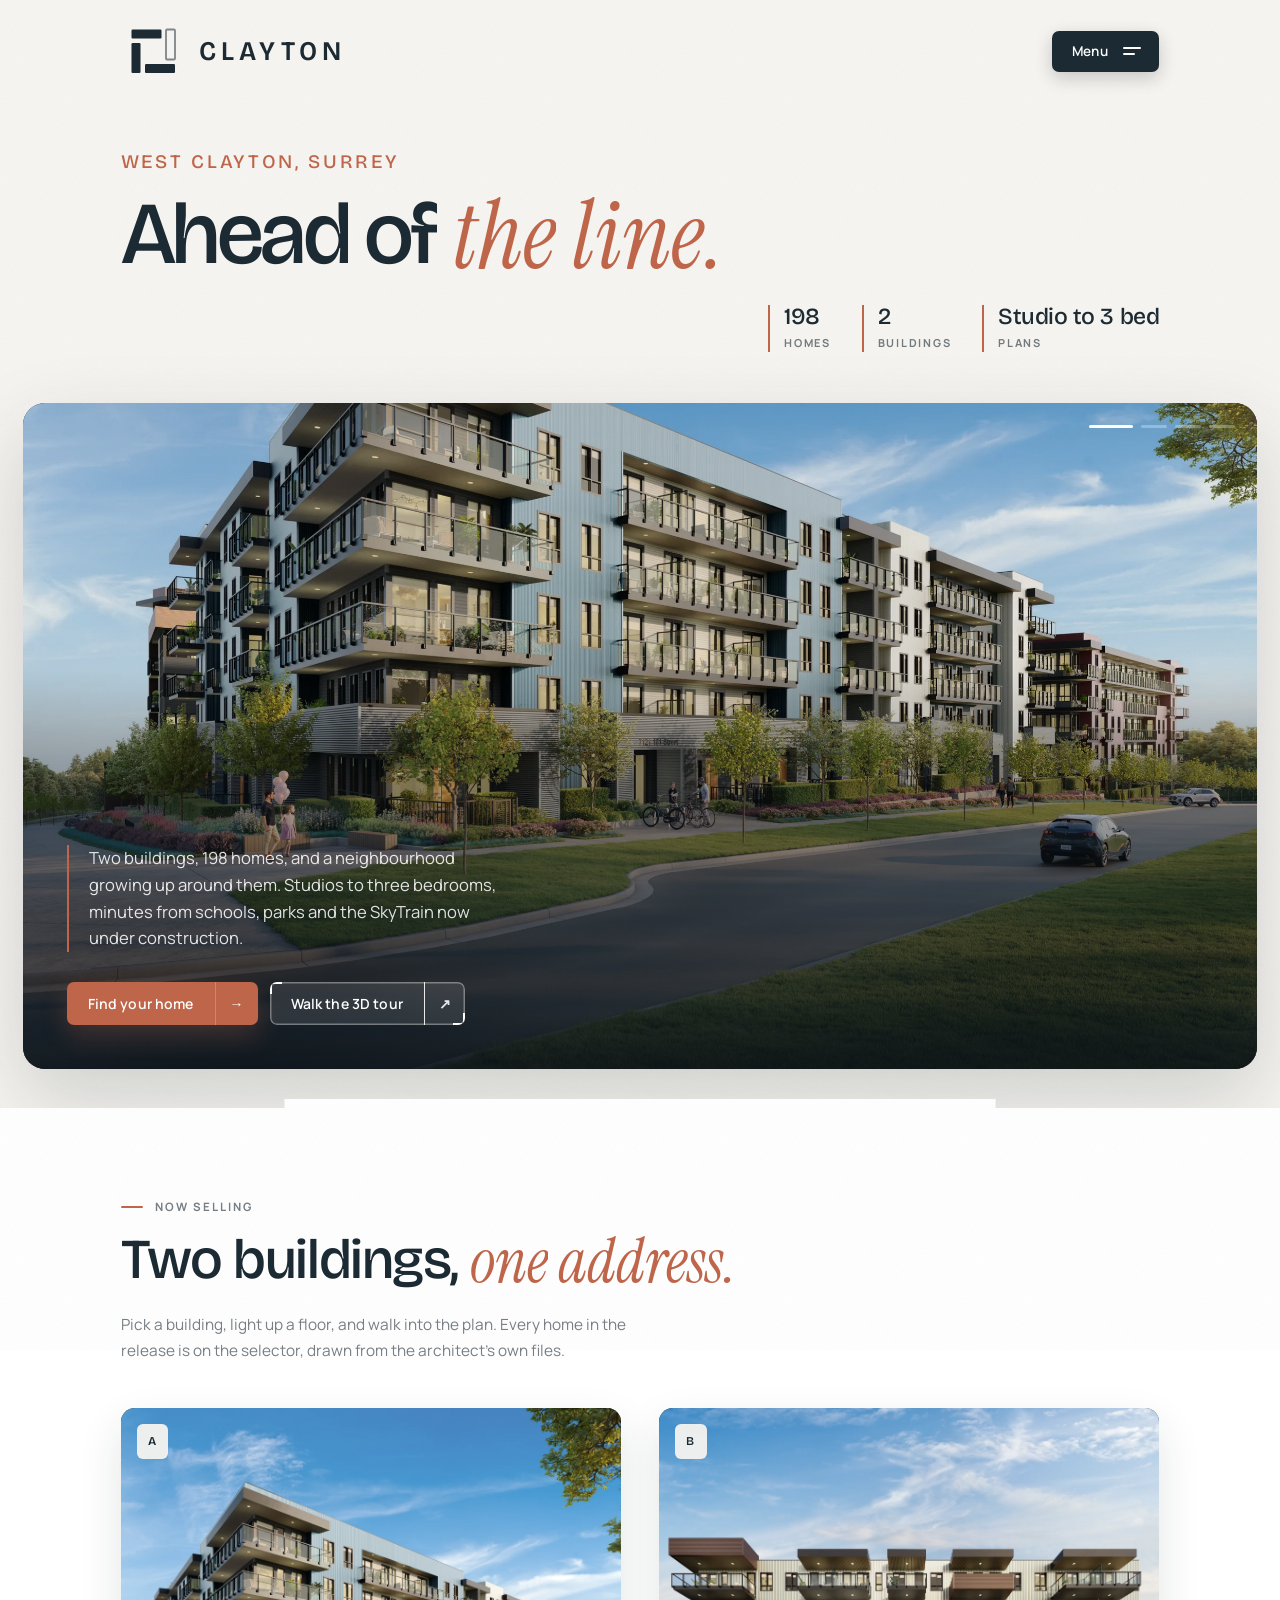
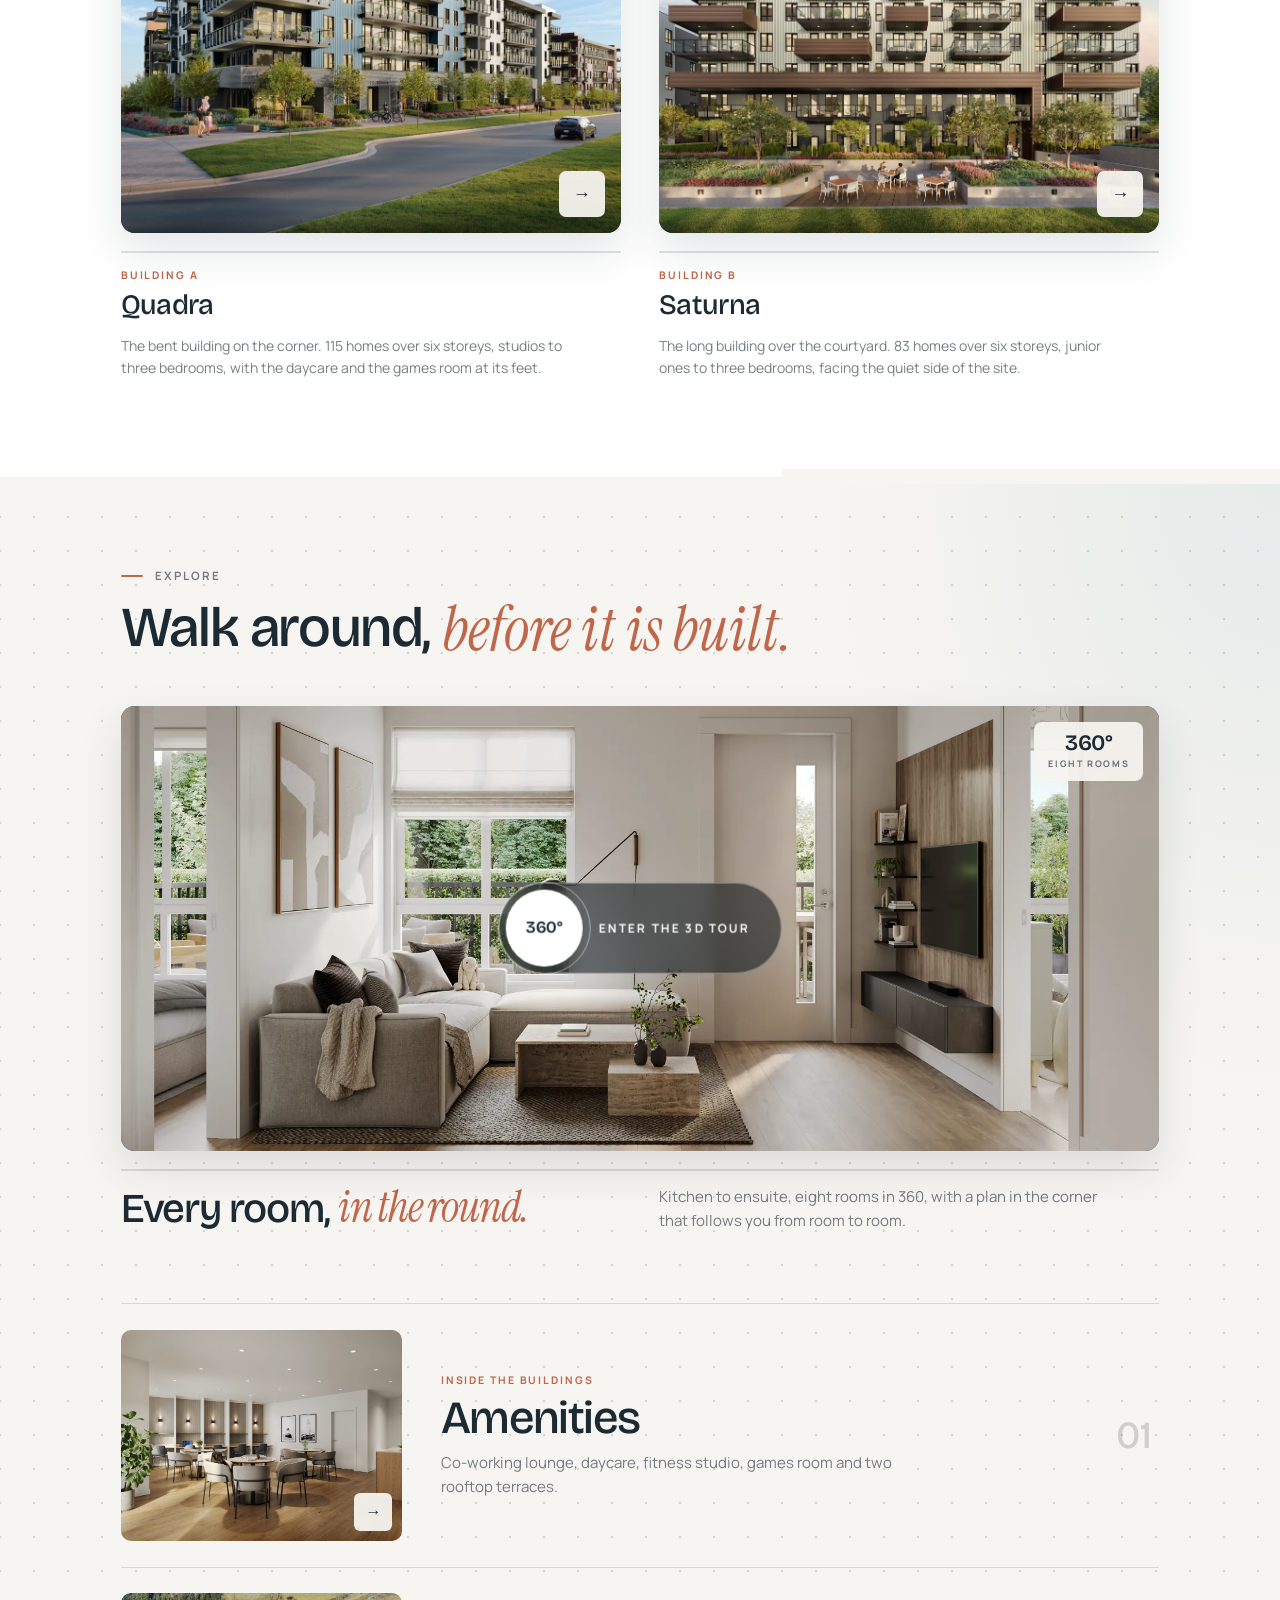
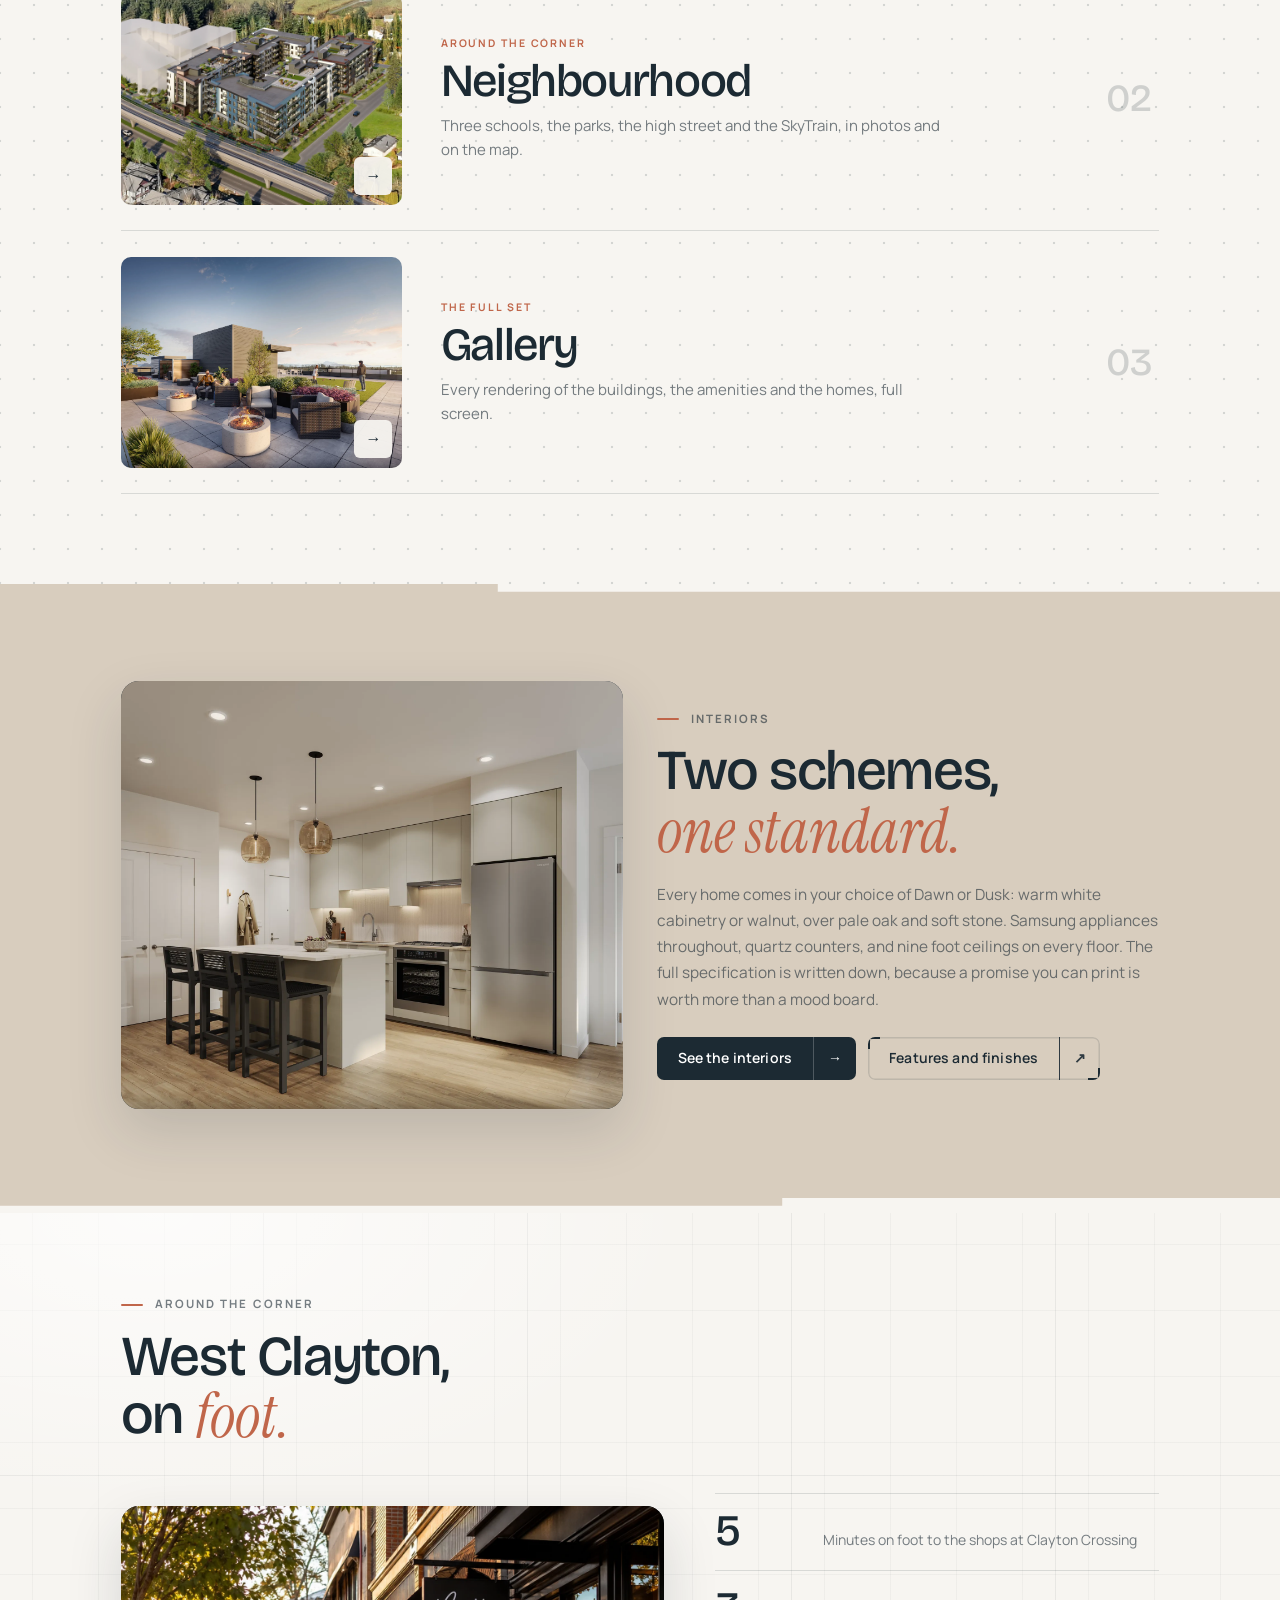
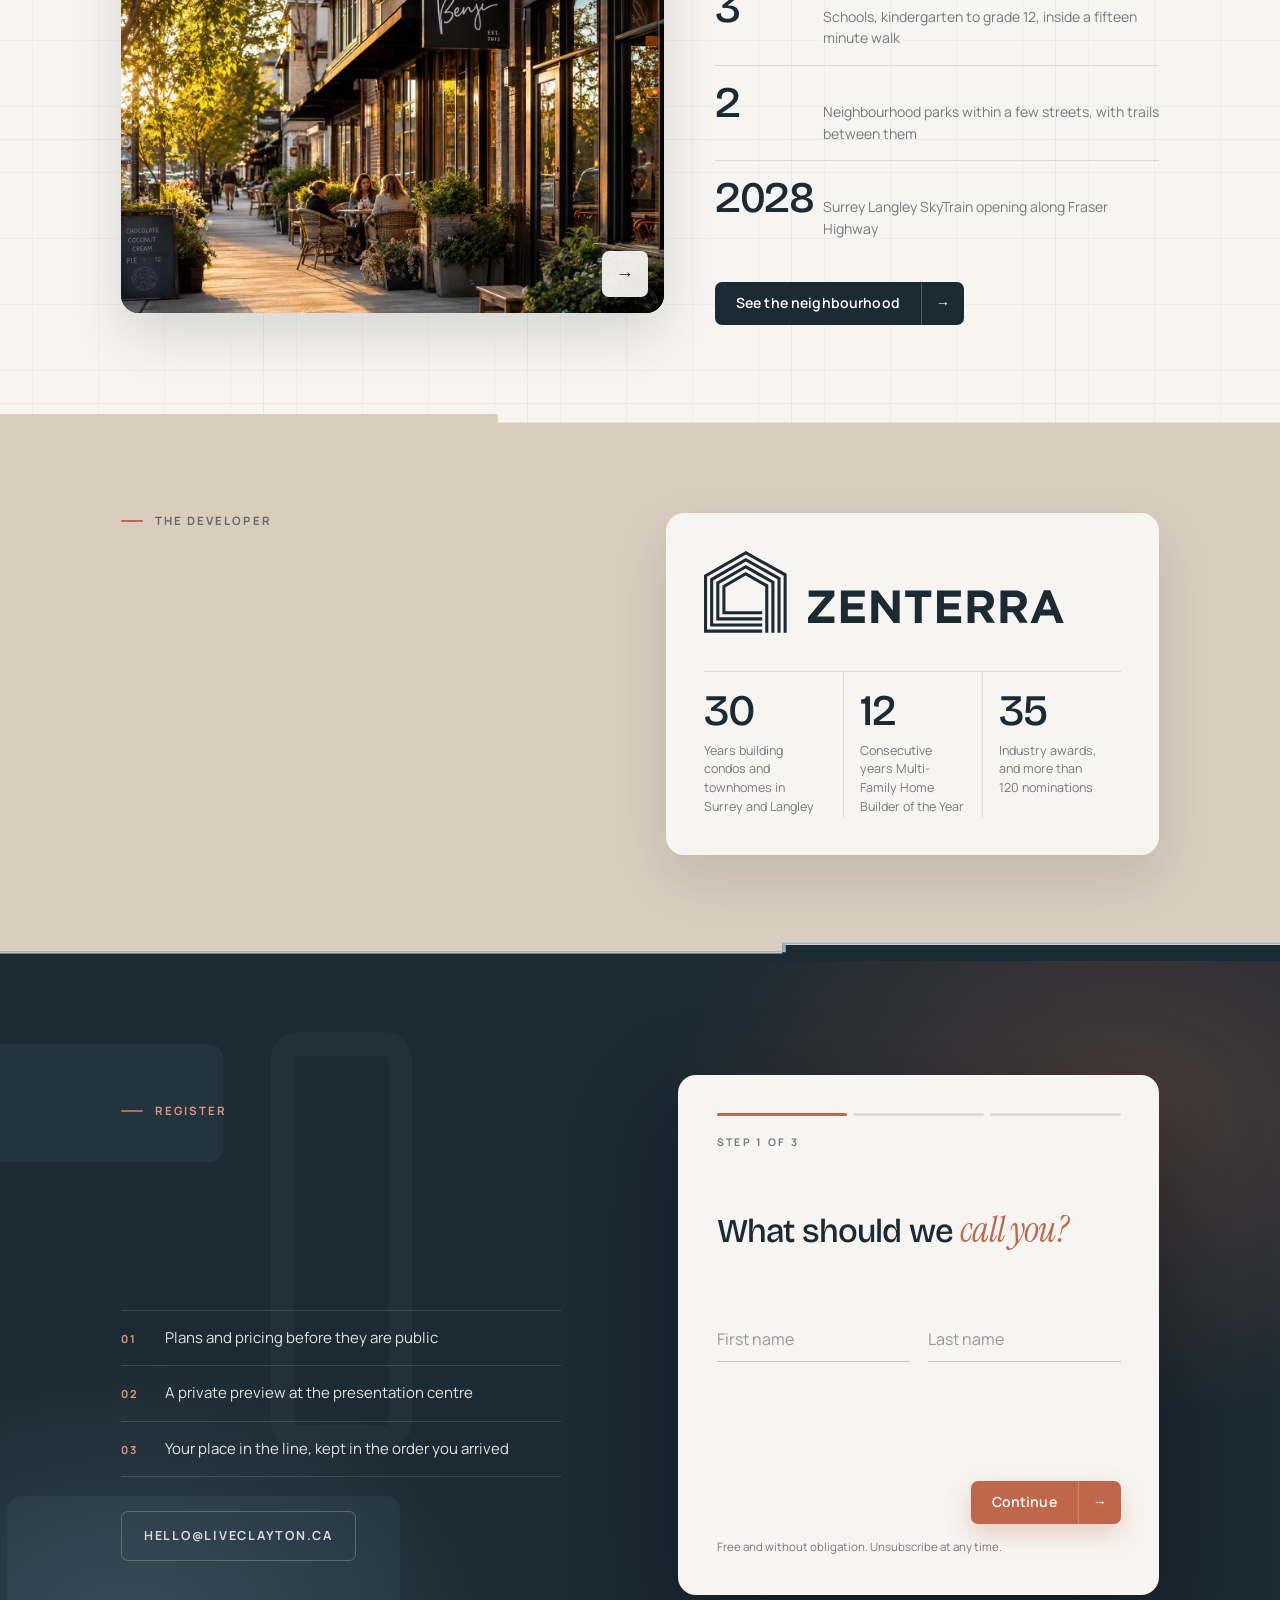
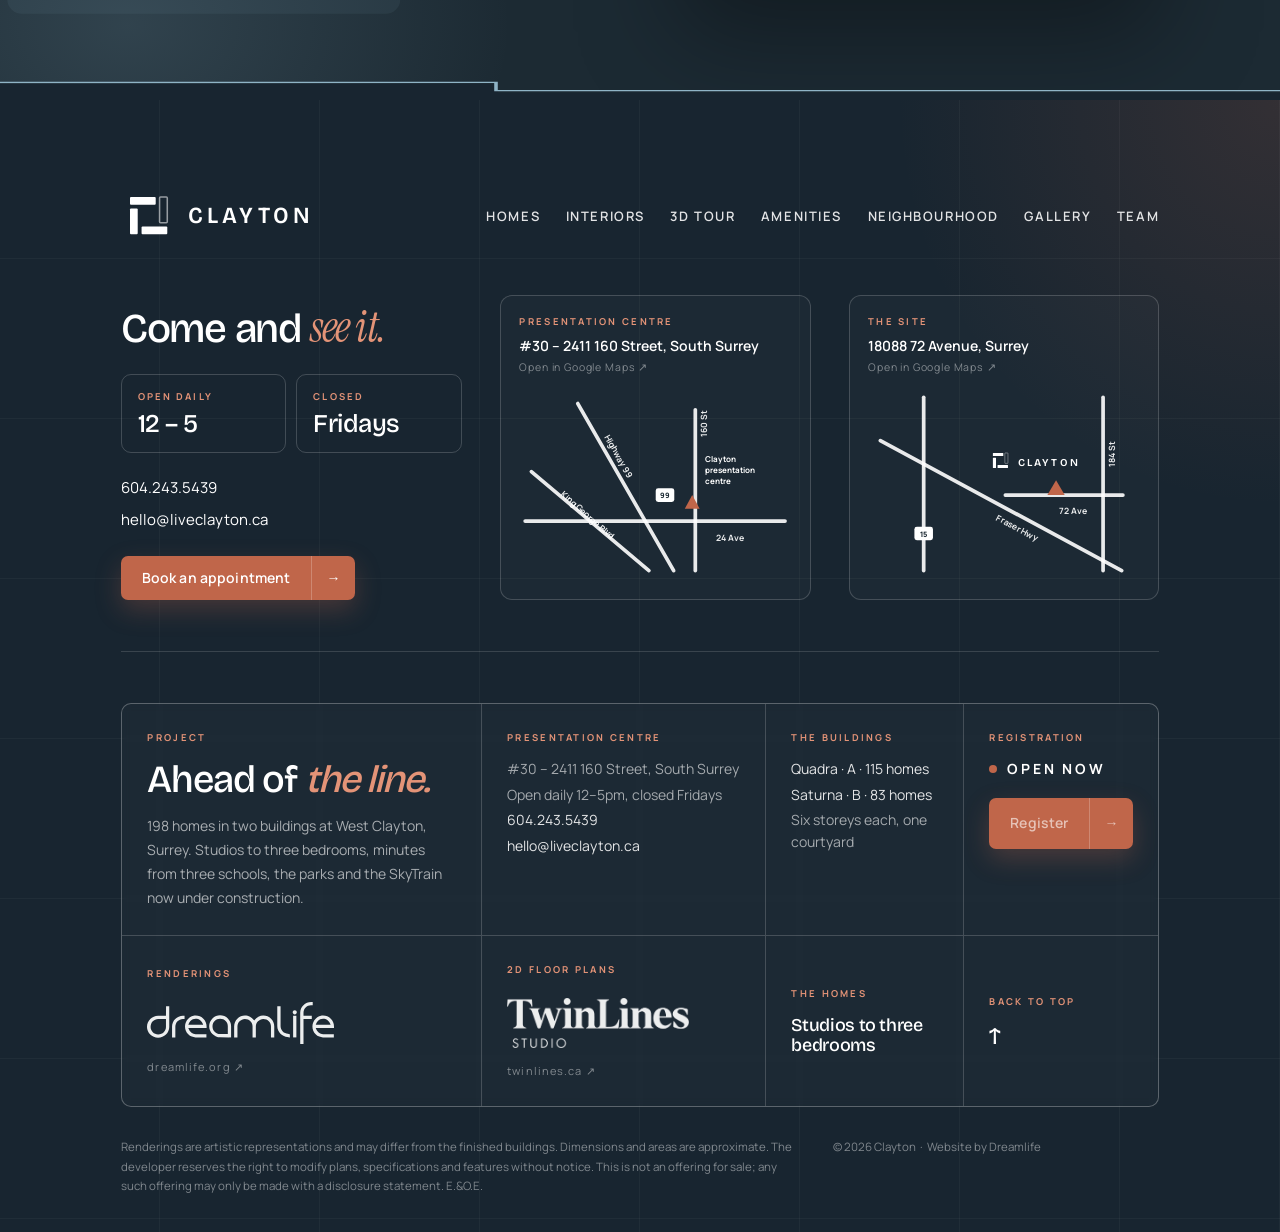
==== commit 5dd9357e: "Living renders: lobby clip swapped for the newer take, the Interiors header plays the kitchen clip a" ====
--- a/index.html
+++ b/index.html
@@ -7,8 +7,8 @@
 <meta name="description" content="Clayton is a new community of 198 homes across two buildings in West Clayton, Surrey. Studios to three bedrooms, steps from schools, parks and the future SkyTrain.">
 <link rel="preload" href="assets/fonts/bricolage.woff2" as="font" type="font/woff2" crossorigin>
 <link rel="preload" href="assets/fonts/manrope.woff2" as="font" type="font/woff2" crossorigin>
-<link rel="stylesheet" href="assets/site.css?v=20260907c">
-<link rel="stylesheet" href="assets/anim.css?v=20260907c">
+<link rel="stylesheet" href="assets/site.css?v=20260907d">
+<link rel="stylesheet" href="assets/anim.css?v=20260907d">
 <style>
 /* ---- page specific ---- */
 .story .grid2{align-items:center;grid-template-columns:1.15fr .85fr;gap:clamp(28px,4vw,72px)}
@@ -237,17 +237,17 @@
      and either one would pin a fixed panel to the bar's own box -->
 <div class="navmenu" id="navMenu" aria-hidden="true">
   <div class="nm-links">
-    <a class="nm" href="homes.html" data-img="assets/img/Clayton_View_04_Straight_fr.webp?v=20260907c">Homes</a>
-    <a class="nm" href="interiors.html" data-img="assets/img/Clayton_Kitchen_fr_upd.webp?v=20260907c">Interiors</a>
-    <a class="nm" href="tour.html" data-img="assets/img/Clayton_Living_fr.webp?v=20260907c">3D Tour</a>
-    <a class="nm" href="amenities.html" data-img="assets/img/Clayton_CoWorking_fr_people.webp?v=20260907c">Amenities</a>
-    <a class="nm" href="neighbourhood.html" data-img="assets/img/Clayton_View_05_Aerial_fr_Crop.webp?v=20260907c">Neighbourhood</a>
-    <a class="nm" href="gallery.html" data-img="assets/img/Clayton_Rooftop_Building_A_View1_fr.webp?v=20260907c">Gallery</a>
-    <a class="nm" href="team.html" data-img="assets/img/Clayton_Lobby_fr.webp?v=20260907c">Team</a>
+    <a class="nm" href="homes.html" data-img="assets/img/Clayton_View_04_Straight_fr.webp?v=20260907d">Homes</a>
+    <a class="nm" href="interiors.html" data-img="assets/img/Clayton_Kitchen_fr_upd.webp?v=20260907d">Interiors</a>
+    <a class="nm" href="tour.html" data-img="assets/img/Clayton_Living_fr.webp?v=20260907d">3D Tour</a>
+    <a class="nm" href="amenities.html" data-img="assets/img/Clayton_CoWorking_fr_people.webp?v=20260907d">Amenities</a>
+    <a class="nm" href="neighbourhood.html" data-img="assets/img/Clayton_View_05_Aerial_fr_Crop.webp?v=20260907d">Neighbourhood</a>
+    <a class="nm" href="gallery.html" data-img="assets/img/Clayton_Rooftop_Building_A_View1_fr.webp?v=20260907d">Gallery</a>
+    <a class="nm" href="team.html" data-img="assets/img/Clayton_Lobby_fr.webp?v=20260907d">Team</a>
     <p class="nm-foot">Presentation Centre &nbsp;&middot;&nbsp; #30 &ndash; 2411 160 Street, South Surrey<br>Open daily 12&ndash;5pm, closed Fridays &nbsp;&middot;&nbsp; 604.243.5439</p>
   </div>
   <aside class="nm-side">
-    <div class="nm-pic"><img src="assets/img/Clayton_Courtyard_fr.webp?v=20260907c" alt=""><img src="" alt=""></div>
+    <div class="nm-pic"><img src="assets/img/Clayton_Courtyard_fr.webp?v=20260907d" alt=""><img src="" alt=""></div>
     <button class="nm-reg" type="button" data-register><span>Register for first access</span><b>&#8594;</b></button>
   </aside>
 </div>
@@ -269,10 +269,10 @@
   </div>
   <div class="h2-pic">
     <div class="hero-bg" data-px=".22">
-      <img class="on" src="assets/img/Clayton_View_01_Corner_Hero_fr_tree.webp?v=20260907c" alt="Clayton from the corner of the site" fetchpriority="high">
-      <img src="assets/img/Clayton_View_04_Straight_fr.webp?v=20260907c" alt="" loading="lazy">
-      <img src="assets/img/Clayton_Courtyard_fr.webp?v=20260907c" alt="" loading="lazy">
-      <img src="assets/img/Clayton_View_03_Straight_fr.webp?v=20260907c" alt="" loading="lazy">
+      <img class="on" src="assets/img/Clayton_View_01_Corner_Hero_fr_tree.webp?v=20260907d" alt="Clayton from the corner of the site" fetchpriority="high">
+      <img src="assets/img/Clayton_View_04_Straight_fr.webp?v=20260907d" alt="" loading="lazy">
+      <img src="assets/img/Clayton_Courtyard_fr.webp?v=20260907d" alt="" loading="lazy">
+      <img src="assets/img/Clayton_View_03_Straight_fr.webp?v=20260907d" alt="" loading="lazy">
     </div>
     <div class="hero-veil"></div>
     <div class="hero-copy">
@@ -296,13 +296,13 @@
        Every home in the release is on the selector, drawn from the architect's own files.</p>
     <div class="bldgs">
       <a class="plate reveal" href="homes.html?b=A">
-        <span class="pic" data-clip="assets/video/quadra-corner.mp4?v=20260907c"><img src="assets/img/Clayton_View_01_Corner_Hero_fr_tree.webp?v=20260907c" alt="Quadra, Building A" loading="lazy"><span class="tag">A</span><span class="go"><span>&#8594;</span></span></span>
+        <span class="pic" data-clip="assets/video/quadra-corner.mp4?v=20260907d"><img src="assets/img/Clayton_View_01_Corner_Hero_fr_tree.webp?v=20260907d" alt="Quadra, Building A" loading="lazy"><span class="tag">A</span><span class="go"><span>&#8594;</span></span></span>
         <span class="rule"></span>
         <span class="cap"><i>Building A</i><b>Quadra</b>
           <p>The bent building on the corner. 115 homes over six storeys, studios to three bedrooms, with the daycare and the games room at its feet.</p></span>
       </a>
       <a class="plate reveal d1" href="homes.html?b=B">
-        <span class="pic" data-clip="assets/video/saturna-courtyard.mp4?v=20260907c"><img src="assets/img/Clayton_View_04_Straight_fr.webp?v=20260907c" alt="Saturna, Building B" loading="lazy"><span class="tag">B</span><span class="go"><span>&#8594;</span></span></span>
+        <span class="pic" data-clip="assets/video/saturna-courtyard.mp4?v=20260907d"><img src="assets/img/Clayton_View_04_Straight_fr.webp?v=20260907d" alt="Saturna, Building B" loading="lazy"><span class="tag">B</span><span class="go"><span>&#8594;</span></span></span>
         <span class="rule"></span>
         <span class="cap"><i>Building B</i><b>Saturna</b>
           <p>The long building over the courtyard. 83 homes over six storeys, junior ones to three bedrooms, facing the quiet side of the site.</p></span>
@@ -318,7 +318,7 @@
     <h2 class="title display reveal d1">Walk around, <i>before it is built.</i></h2>
     <div class="tourfeat reveal">
       <a class="plate" href="tour.html#start">
-        <span class="pic"><img src="assets/img/Clayton_Living_fr.webp?v=20260907c" alt="Inside a Clayton home" loading="lazy">
+        <span class="pic"><img src="assets/img/Clayton_Living_fr.webp?v=20260907d" alt="Inside a Clayton home" loading="lazy">
           <span class="tf-badge"><b>360&deg;</b><span>Eight rooms</span></span>
           <span class="vrbtn"><span class="disc"><b>360&deg;</b></span><span class="lbl">Enter the 3D tour</span></span>
         </span>
@@ -331,17 +331,17 @@
     </div>
     <div class="doors">
       <a class="row reveal" href="amenities.html">
-        <span class="pic"><img src="assets/img/Clayton_CoWorking_fr.webp?v=20260907c" alt="The co-working lounge" loading="lazy"><span class="go"><span>&#8594;</span></span></span>
+        <span class="pic"><img src="assets/img/Clayton_CoWorking_fr.webp?v=20260907d" alt="The co-working lounge" loading="lazy"><span class="go"><span>&#8594;</span></span></span>
         <span class="say"><i>Inside the buildings</i><b>Amenities</b><p>Co-working lounge, daycare, fitness studio, games room and two rooftop terraces.</p></span>
         <span class="n">01</span>
       </a>
       <a class="row reveal d1" href="neighbourhood.html">
-        <span class="pic"><img src="assets/img/Clayton_View_05_Aerial_fr_Crop.webp?v=20260907c" alt="West Clayton from the air" loading="lazy"><span class="go"><span>&#8594;</span></span></span>
+        <span class="pic"><img src="assets/img/Clayton_View_05_Aerial_fr_Crop.webp?v=20260907d" alt="West Clayton from the air" loading="lazy"><span class="go"><span>&#8594;</span></span></span>
         <span class="say"><i>Around the corner</i><b>Neighbourhood</b><p>Three schools, the parks, the high street and the SkyTrain, in photos and on the map.</p></span>
         <span class="n">02</span>
       </a>
       <a class="row reveal d2" href="gallery.html">
-        <span class="pic"><img src="assets/img/Clayton_Rooftop_Building_A_View1_fr.webp?v=20260907c" alt="The rooftop terrace" loading="lazy"><span class="go"><span>&#8594;</span></span></span>
+        <span class="pic"><img src="assets/img/Clayton_Rooftop_Building_A_View1_fr.webp?v=20260907d" alt="The rooftop terrace" loading="lazy"><span class="go"><span>&#8594;</span></span></span>
         <span class="say"><i>The full set</i><b>Gallery</b><p>Every rendering of the buildings, the amenities and the homes, full screen.</p></span>
         <span class="n">03</span>
       </a>
@@ -354,8 +354,8 @@
   <div class="wrap grid2">
     <figure class="frame reveal" style="margin:0" data-lightbox
             data-title="The kitchen" data-caption="Dawn scheme"
-            data-full="assets/img/Clayton_Kitchen_fr_upd.webp?v=20260907c">
-      <img src="assets/img/Clayton_Kitchen_fr_upd.webp?v=20260907c" alt="A Clayton kitchen in the light scheme" loading="lazy">
+            data-full="assets/img/Clayton_Kitchen_fr_upd.webp?v=20260907d">
+      <img src="assets/img/Clayton_Kitchen_fr_upd.webp?v=20260907d" alt="A Clayton kitchen in the light scheme" loading="lazy">
       <span class="fr-cap" aria-hidden="true"><b>The kitchen, Dawn</b><span>View full screen &#8599;</span></span>
     </figure>
     <div>
@@ -382,7 +382,7 @@
     <h2 class="title display reveal d1">West Clayton,<br>on <i>foot.</i></h2>
     <div class="nbh">
       <a class="nbh-pic reveal" href="neighbourhood.html" aria-label="See the neighbourhood">
-        <img src="assets/img/nb-01-highstreet.webp?v=20260907c" alt="Cafes and shops on the high street near Clayton" loading="lazy">
+        <img src="assets/img/nb-01-highstreet.webp?v=20260907d" alt="Cafes and shops on the high street near Clayton" loading="lazy">
         <span class="go"><span>&#8594;</span></span>
         <span class="cap">Clayton Crossing, five minutes on foot</span>
       </a>
@@ -641,9 +641,9 @@
   dots.forEach((d, k) => d.addEventListener("click", () => { clearInterval(timer); show(k); timer = setInterval(() => show((i + 1) % pics.length), 6500); }));
 })();
 </script>
-<script src="assets/site.js?v=20260907c"></script>
-<script src="assets/register.js?v=20260907c" defer></script>
-<script src="assets/anim.js?v=20260907c" defer></script>
-<script src="assets/clip.js?v=20260907c" defer></script>
+<script src="assets/site.js?v=20260907d"></script>
+<script src="assets/register.js?v=20260907d" defer></script>
+<script src="assets/anim.js?v=20260907d" defer></script>
+<script src="assets/clip.js?v=20260907d" defer></script>
 </body>
 </html>
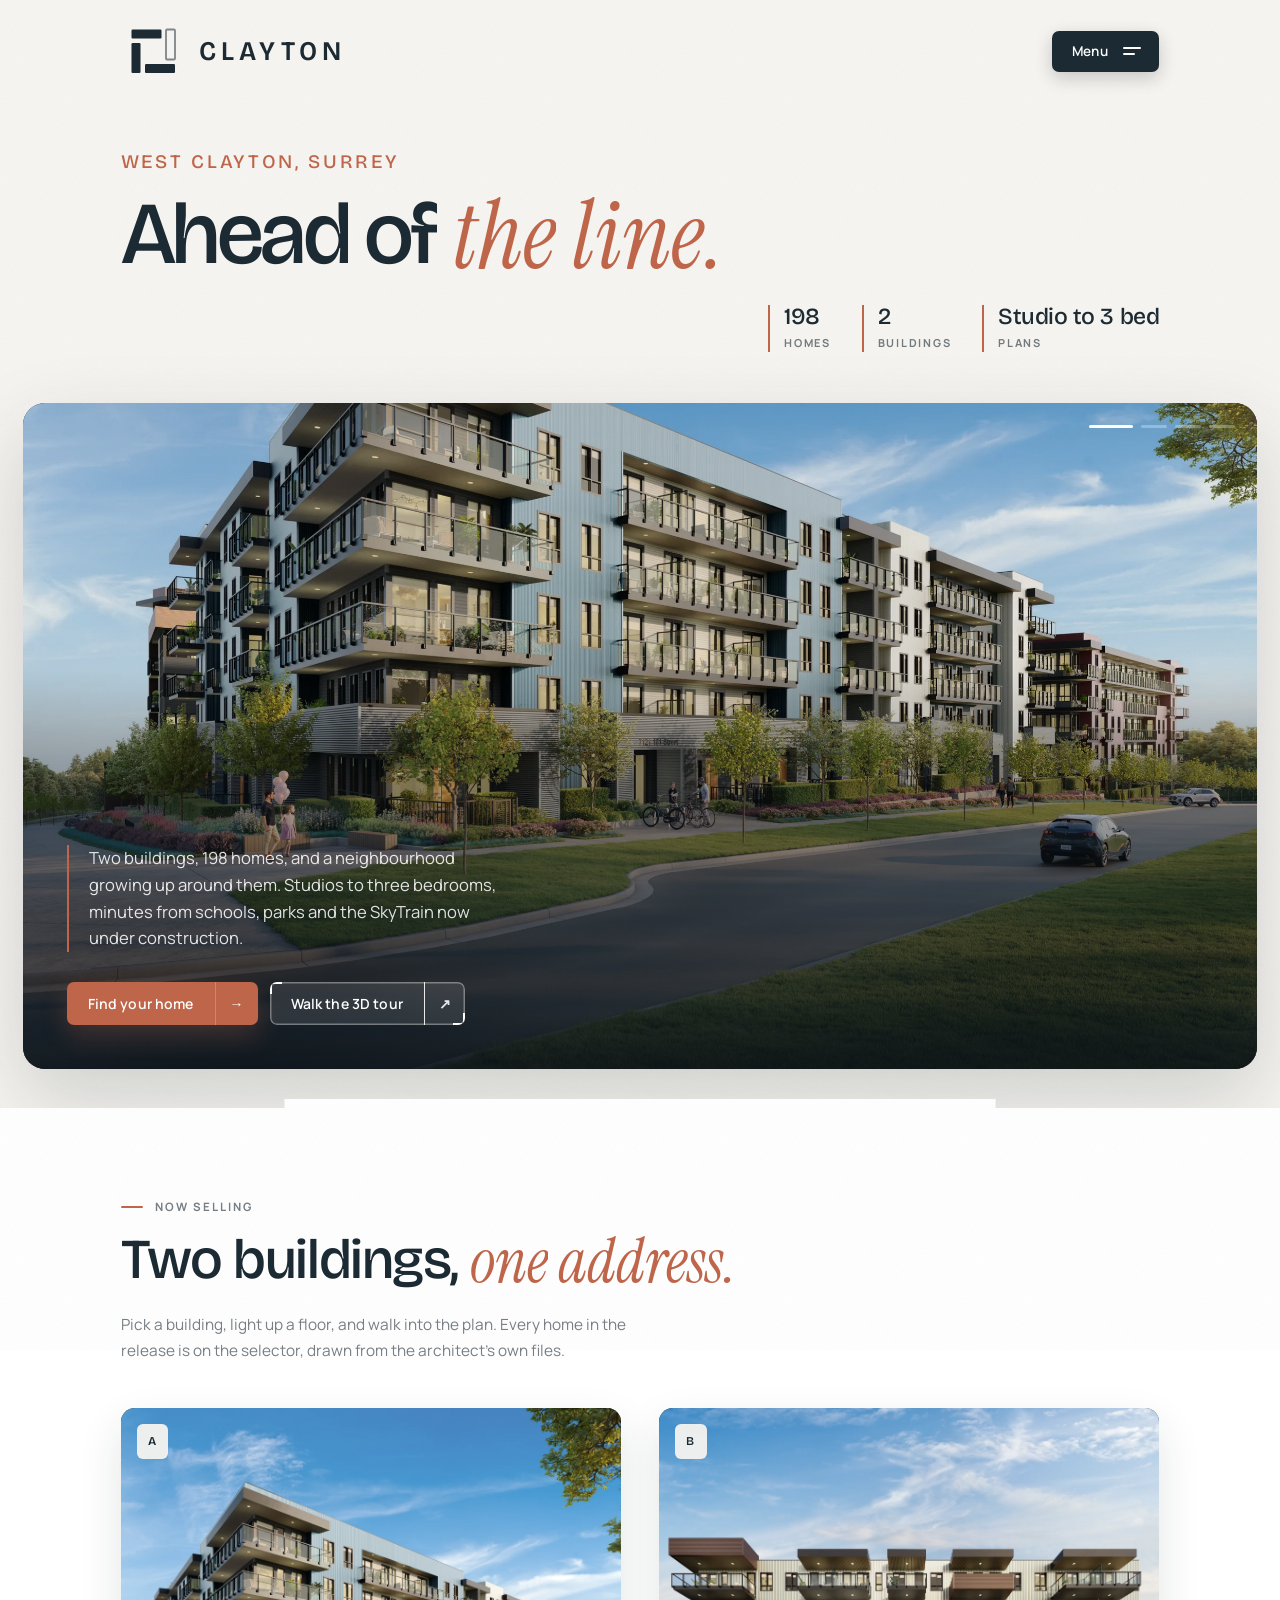
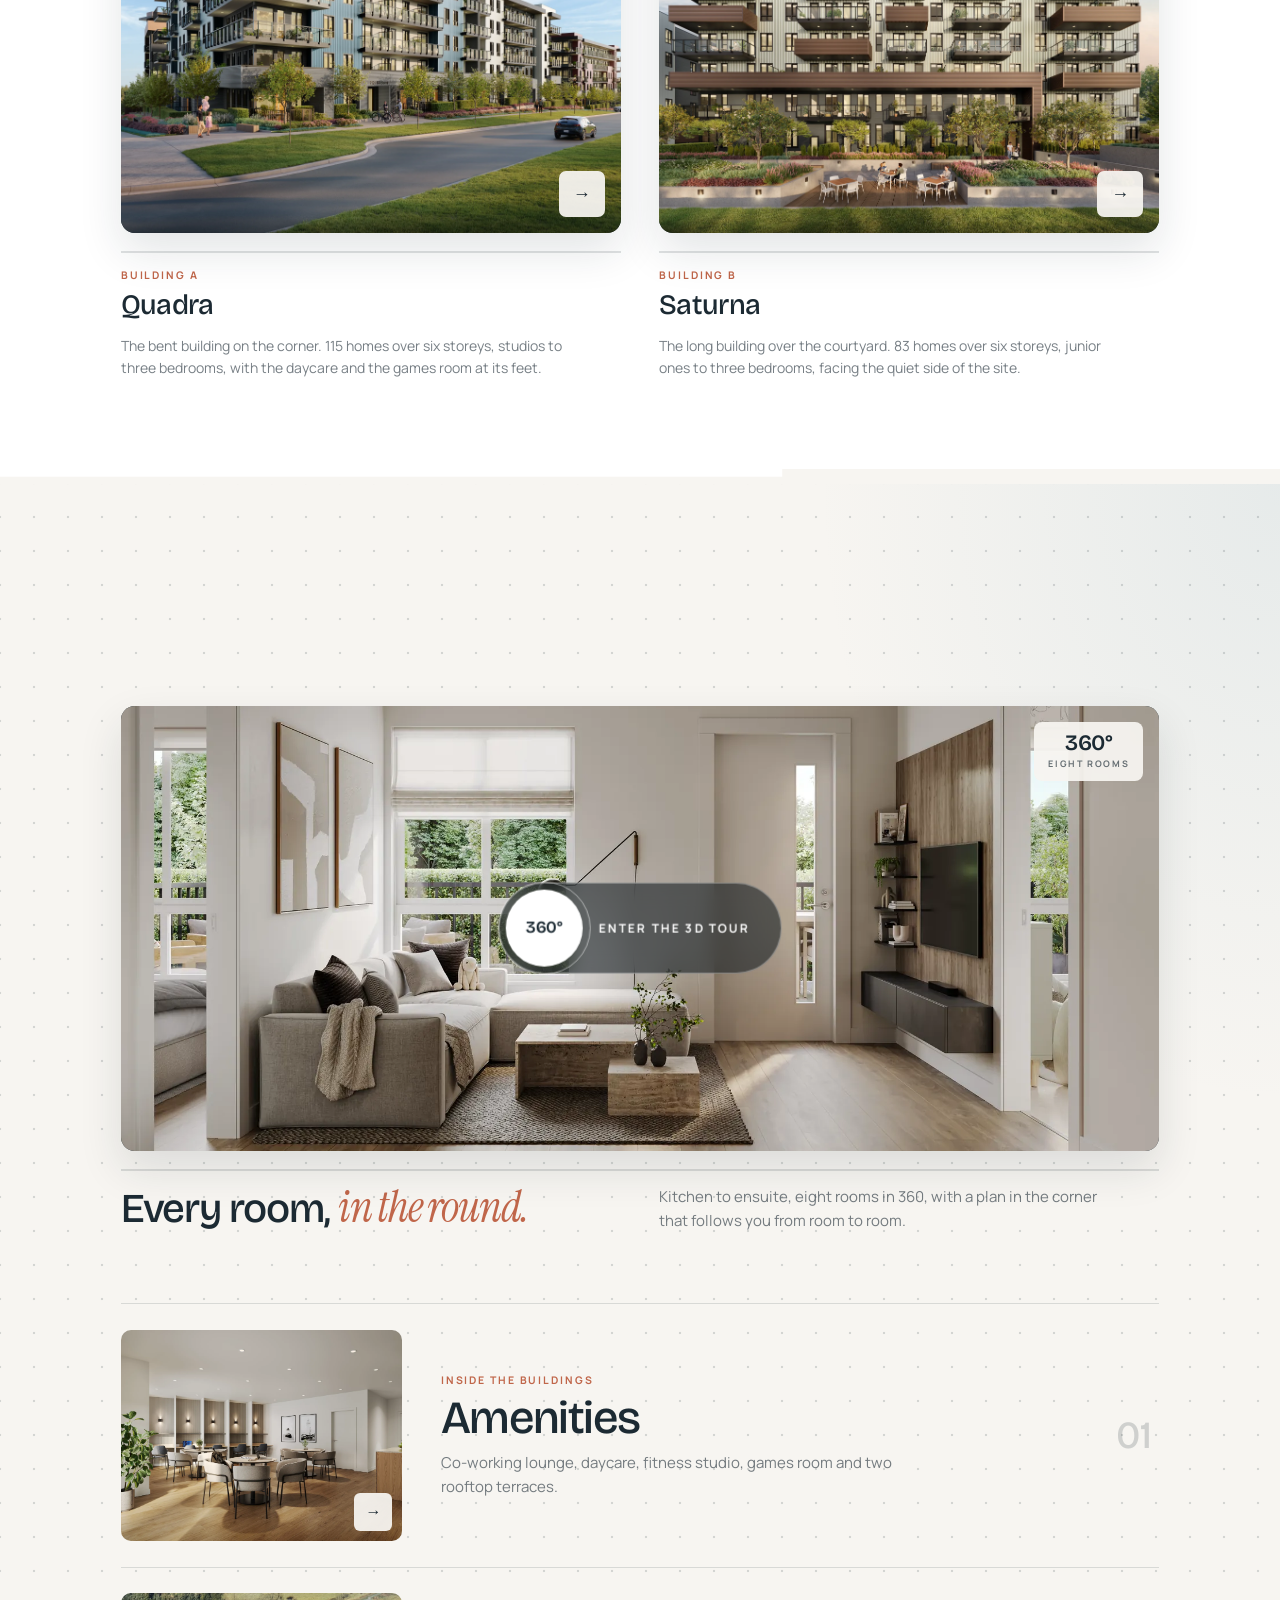
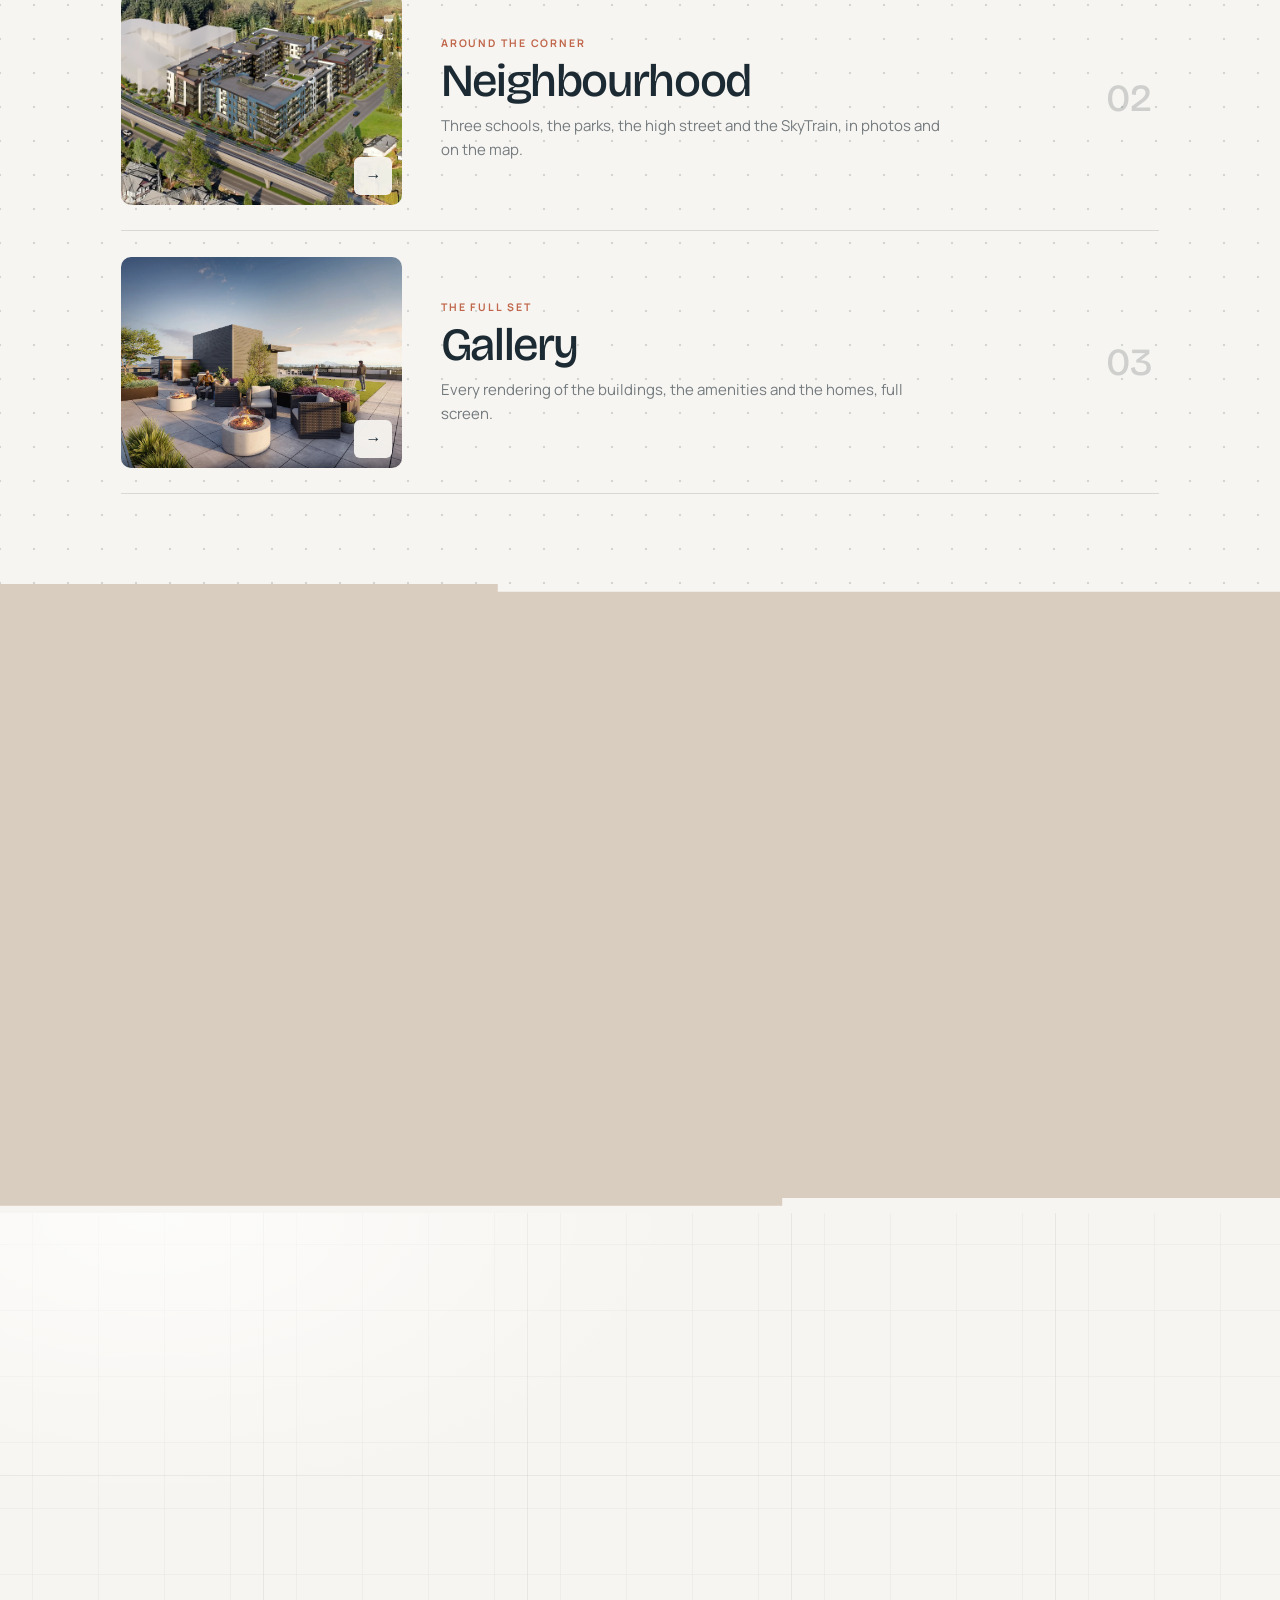
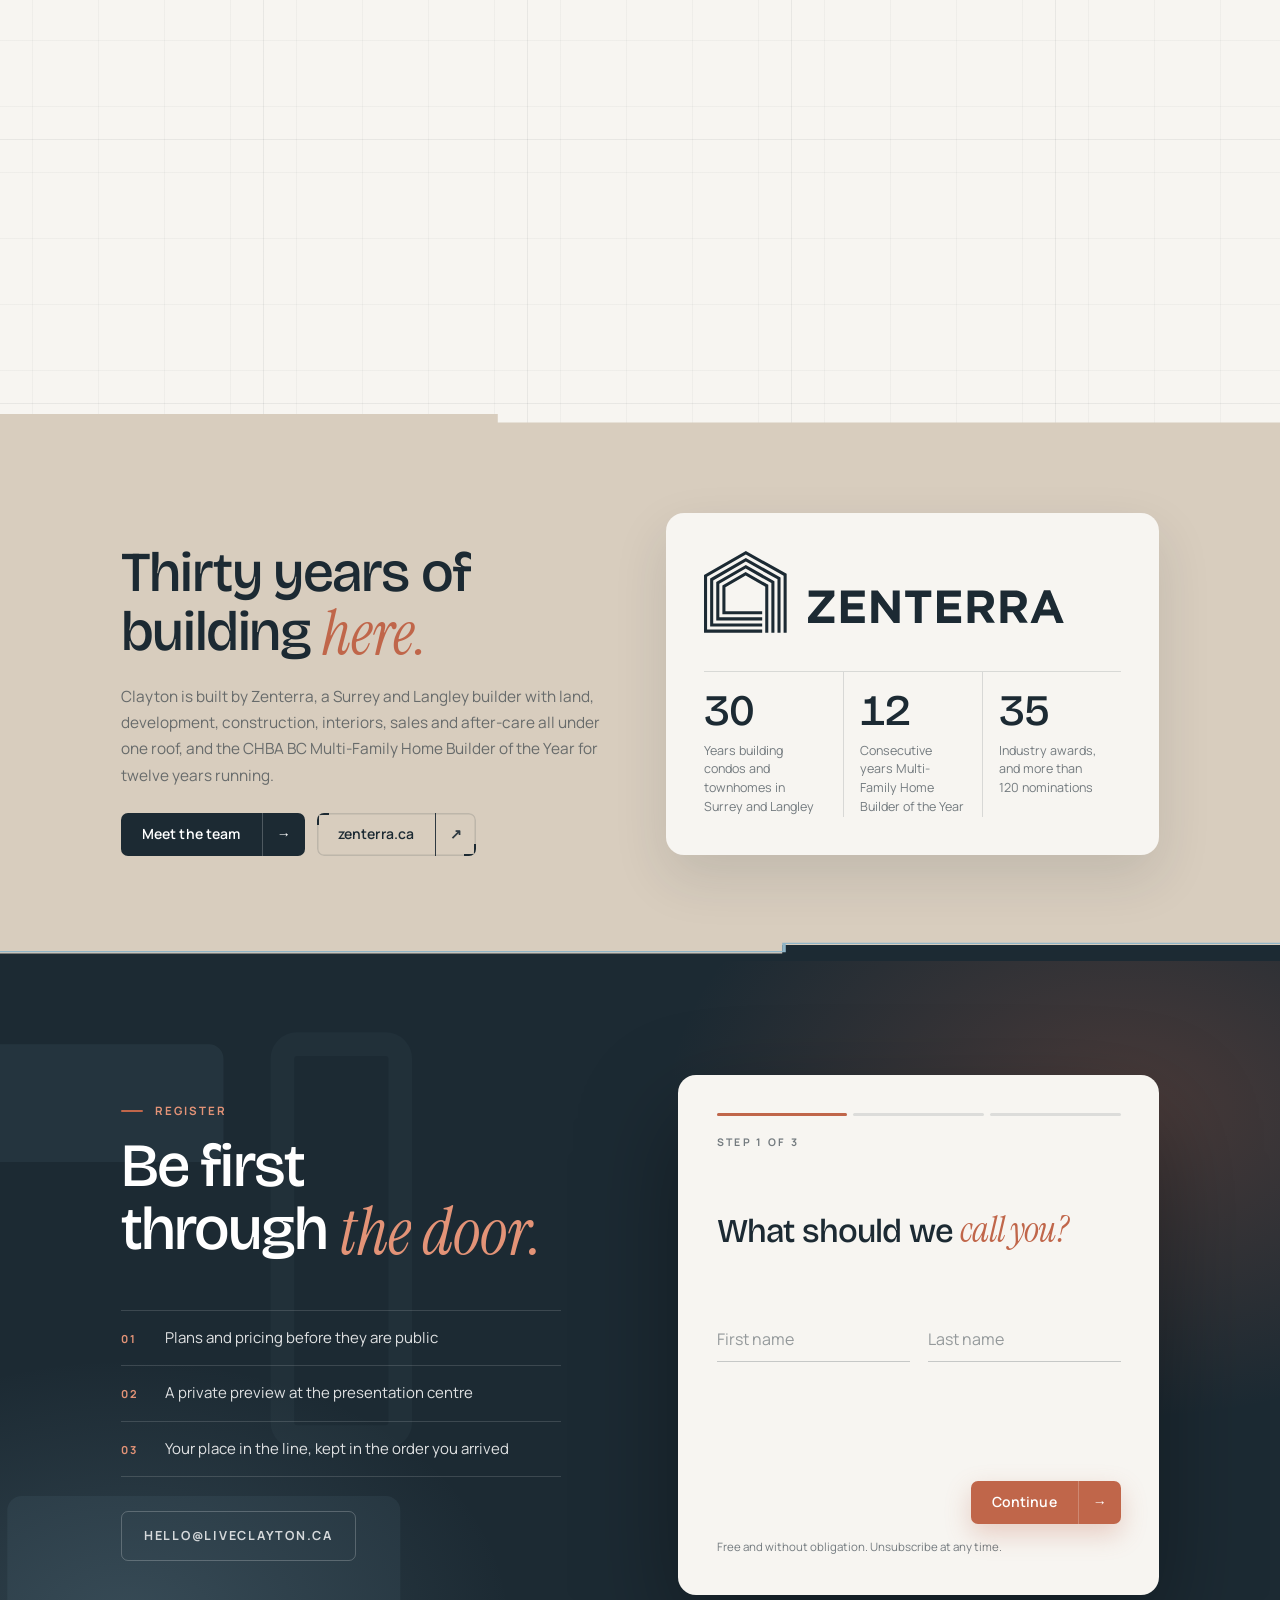
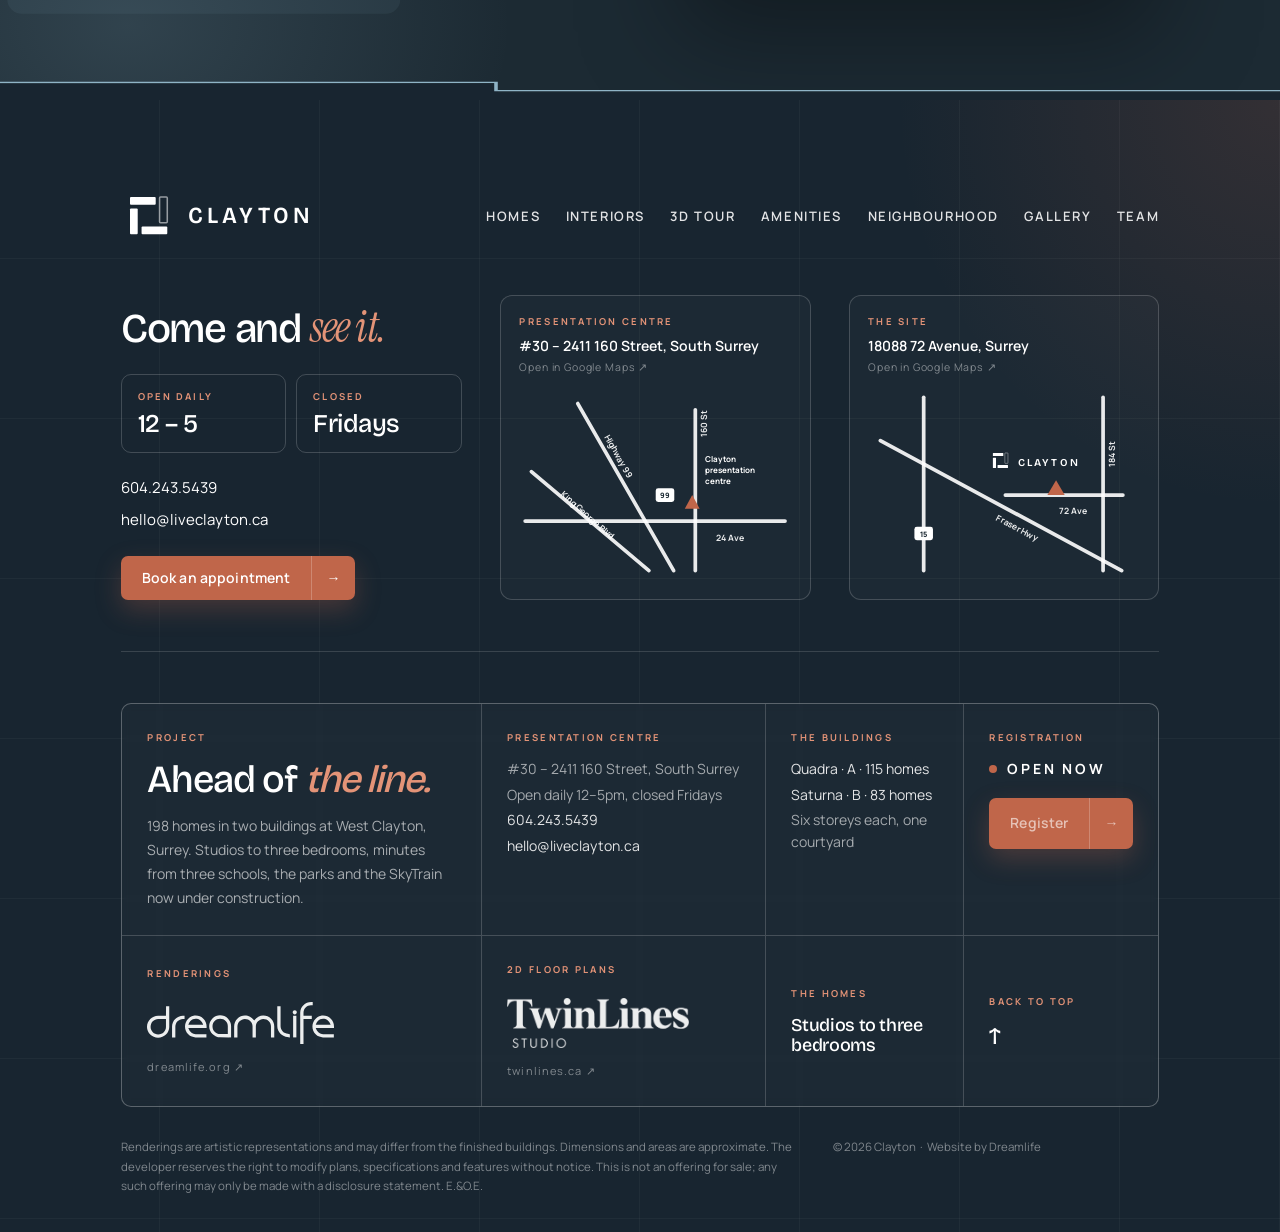
==== commit 02b401db: "Amenities header: lobby clip replaced with the v3 take; cache token to 20260907e Co-Authored-By: Cla" ====
--- a/index.html
+++ b/index.html
@@ -7,8 +7,8 @@
 <meta name="description" content="Clayton is a new community of 198 homes across two buildings in West Clayton, Surrey. Studios to three bedrooms, steps from schools, parks and the future SkyTrain.">
 <link rel="preload" href="assets/fonts/bricolage.woff2" as="font" type="font/woff2" crossorigin>
 <link rel="preload" href="assets/fonts/manrope.woff2" as="font" type="font/woff2" crossorigin>
-<link rel="stylesheet" href="assets/site.css?v=20260907d">
-<link rel="stylesheet" href="assets/anim.css?v=20260907d">
+<link rel="stylesheet" href="assets/site.css?v=20260907e">
+<link rel="stylesheet" href="assets/anim.css?v=20260907e">
 <style>
 /* ---- page specific ---- */
 .story .grid2{align-items:center;grid-template-columns:1.15fr .85fr;gap:clamp(28px,4vw,72px)}
@@ -237,17 +237,17 @@
      and either one would pin a fixed panel to the bar's own box -->
 <div class="navmenu" id="navMenu" aria-hidden="true">
   <div class="nm-links">
-    <a class="nm" href="homes.html" data-img="assets/img/Clayton_View_04_Straight_fr.webp?v=20260907d">Homes</a>
-    <a class="nm" href="interiors.html" data-img="assets/img/Clayton_Kitchen_fr_upd.webp?v=20260907d">Interiors</a>
-    <a class="nm" href="tour.html" data-img="assets/img/Clayton_Living_fr.webp?v=20260907d">3D Tour</a>
-    <a class="nm" href="amenities.html" data-img="assets/img/Clayton_CoWorking_fr_people.webp?v=20260907d">Amenities</a>
-    <a class="nm" href="neighbourhood.html" data-img="assets/img/Clayton_View_05_Aerial_fr_Crop.webp?v=20260907d">Neighbourhood</a>
-    <a class="nm" href="gallery.html" data-img="assets/img/Clayton_Rooftop_Building_A_View1_fr.webp?v=20260907d">Gallery</a>
-    <a class="nm" href="team.html" data-img="assets/img/Clayton_Lobby_fr.webp?v=20260907d">Team</a>
+    <a class="nm" href="homes.html" data-img="assets/img/Clayton_View_04_Straight_fr.webp?v=20260907e">Homes</a>
+    <a class="nm" href="interiors.html" data-img="assets/img/Clayton_Kitchen_fr_upd.webp?v=20260907e">Interiors</a>
+    <a class="nm" href="tour.html" data-img="assets/img/Clayton_Living_fr.webp?v=20260907e">3D Tour</a>
+    <a class="nm" href="amenities.html" data-img="assets/img/Clayton_CoWorking_fr_people.webp?v=20260907e">Amenities</a>
+    <a class="nm" href="neighbourhood.html" data-img="assets/img/Clayton_View_05_Aerial_fr_Crop.webp?v=20260907e">Neighbourhood</a>
+    <a class="nm" href="gallery.html" data-img="assets/img/Clayton_Rooftop_Building_A_View1_fr.webp?v=20260907e">Gallery</a>
+    <a class="nm" href="team.html" data-img="assets/img/Clayton_Lobby_fr.webp?v=20260907e">Team</a>
     <p class="nm-foot">Presentation Centre &nbsp;&middot;&nbsp; #30 &ndash; 2411 160 Street, South Surrey<br>Open daily 12&ndash;5pm, closed Fridays &nbsp;&middot;&nbsp; 604.243.5439</p>
   </div>
   <aside class="nm-side">
-    <div class="nm-pic"><img src="assets/img/Clayton_Courtyard_fr.webp?v=20260907d" alt=""><img src="" alt=""></div>
+    <div class="nm-pic"><img src="assets/img/Clayton_Courtyard_fr.webp?v=20260907e" alt=""><img src="" alt=""></div>
     <button class="nm-reg" type="button" data-register><span>Register for first access</span><b>&#8594;</b></button>
   </aside>
 </div>
@@ -269,10 +269,10 @@
   </div>
   <div class="h2-pic">
     <div class="hero-bg" data-px=".22">
-      <img class="on" src="assets/img/Clayton_View_01_Corner_Hero_fr_tree.webp?v=20260907d" alt="Clayton from the corner of the site" fetchpriority="high">
-      <img src="assets/img/Clayton_View_04_Straight_fr.webp?v=20260907d" alt="" loading="lazy">
-      <img src="assets/img/Clayton_Courtyard_fr.webp?v=20260907d" alt="" loading="lazy">
-      <img src="assets/img/Clayton_View_03_Straight_fr.webp?v=20260907d" alt="" loading="lazy">
+      <img class="on" src="assets/img/Clayton_View_01_Corner_Hero_fr_tree.webp?v=20260907e" alt="Clayton from the corner of the site" fetchpriority="high">
+      <img src="assets/img/Clayton_View_04_Straight_fr.webp?v=20260907e" alt="" loading="lazy">
+      <img src="assets/img/Clayton_Courtyard_fr.webp?v=20260907e" alt="" loading="lazy">
+      <img src="assets/img/Clayton_View_03_Straight_fr.webp?v=20260907e" alt="" loading="lazy">
     </div>
     <div class="hero-veil"></div>
     <div class="hero-copy">
@@ -296,13 +296,13 @@
        Every home in the release is on the selector, drawn from the architect's own files.</p>
     <div class="bldgs">
       <a class="plate reveal" href="homes.html?b=A">
-        <span class="pic" data-clip="assets/video/quadra-corner.mp4?v=20260907d"><img src="assets/img/Clayton_View_01_Corner_Hero_fr_tree.webp?v=20260907d" alt="Quadra, Building A" loading="lazy"><span class="tag">A</span><span class="go"><span>&#8594;</span></span></span>
+        <span class="pic" data-clip="assets/video/quadra-corner.mp4?v=20260907e"><img src="assets/img/Clayton_View_01_Corner_Hero_fr_tree.webp?v=20260907e" alt="Quadra, Building A" loading="lazy"><span class="tag">A</span><span class="go"><span>&#8594;</span></span></span>
         <span class="rule"></span>
         <span class="cap"><i>Building A</i><b>Quadra</b>
           <p>The bent building on the corner. 115 homes over six storeys, studios to three bedrooms, with the daycare and the games room at its feet.</p></span>
       </a>
       <a class="plate reveal d1" href="homes.html?b=B">
-        <span class="pic" data-clip="assets/video/saturna-courtyard.mp4?v=20260907d"><img src="assets/img/Clayton_View_04_Straight_fr.webp?v=20260907d" alt="Saturna, Building B" loading="lazy"><span class="tag">B</span><span class="go"><span>&#8594;</span></span></span>
+        <span class="pic" data-clip="assets/video/saturna-courtyard.mp4?v=20260907e"><img src="assets/img/Clayton_View_04_Straight_fr.webp?v=20260907e" alt="Saturna, Building B" loading="lazy"><span class="tag">B</span><span class="go"><span>&#8594;</span></span></span>
         <span class="rule"></span>
         <span class="cap"><i>Building B</i><b>Saturna</b>
           <p>The long building over the courtyard. 83 homes over six storeys, junior ones to three bedrooms, facing the quiet side of the site.</p></span>
@@ -318,7 +318,7 @@
     <h2 class="title display reveal d1">Walk around, <i>before it is built.</i></h2>
     <div class="tourfeat reveal">
       <a class="plate" href="tour.html#start">
-        <span class="pic"><img src="assets/img/Clayton_Living_fr.webp?v=20260907d" alt="Inside a Clayton home" loading="lazy">
+        <span class="pic"><img src="assets/img/Clayton_Living_fr.webp?v=20260907e" alt="Inside a Clayton home" loading="lazy">
           <span class="tf-badge"><b>360&deg;</b><span>Eight rooms</span></span>
           <span class="vrbtn"><span class="disc"><b>360&deg;</b></span><span class="lbl">Enter the 3D tour</span></span>
         </span>
@@ -331,17 +331,17 @@
     </div>
     <div class="doors">
       <a class="row reveal" href="amenities.html">
-        <span class="pic"><img src="assets/img/Clayton_CoWorking_fr.webp?v=20260907d" alt="The co-working lounge" loading="lazy"><span class="go"><span>&#8594;</span></span></span>
+        <span class="pic"><img src="assets/img/Clayton_CoWorking_fr.webp?v=20260907e" alt="The co-working lounge" loading="lazy"><span class="go"><span>&#8594;</span></span></span>
         <span class="say"><i>Inside the buildings</i><b>Amenities</b><p>Co-working lounge, daycare, fitness studio, games room and two rooftop terraces.</p></span>
         <span class="n">01</span>
       </a>
       <a class="row reveal d1" href="neighbourhood.html">
-        <span class="pic"><img src="assets/img/Clayton_View_05_Aerial_fr_Crop.webp?v=20260907d" alt="West Clayton from the air" loading="lazy"><span class="go"><span>&#8594;</span></span></span>
+        <span class="pic"><img src="assets/img/Clayton_View_05_Aerial_fr_Crop.webp?v=20260907e" alt="West Clayton from the air" loading="lazy"><span class="go"><span>&#8594;</span></span></span>
         <span class="say"><i>Around the corner</i><b>Neighbourhood</b><p>Three schools, the parks, the high street and the SkyTrain, in photos and on the map.</p></span>
         <span class="n">02</span>
       </a>
       <a class="row reveal d2" href="gallery.html">
-        <span class="pic"><img src="assets/img/Clayton_Rooftop_Building_A_View1_fr.webp?v=20260907d" alt="The rooftop terrace" loading="lazy"><span class="go"><span>&#8594;</span></span></span>
+        <span class="pic"><img src="assets/img/Clayton_Rooftop_Building_A_View1_fr.webp?v=20260907e" alt="The rooftop terrace" loading="lazy"><span class="go"><span>&#8594;</span></span></span>
         <span class="say"><i>The full set</i><b>Gallery</b><p>Every rendering of the buildings, the amenities and the homes, full screen.</p></span>
         <span class="n">03</span>
       </a>
@@ -354,8 +354,8 @@
   <div class="wrap grid2">
     <figure class="frame reveal" style="margin:0" data-lightbox
             data-title="The kitchen" data-caption="Dawn scheme"
-            data-full="assets/img/Clayton_Kitchen_fr_upd.webp?v=20260907d">
-      <img src="assets/img/Clayton_Kitchen_fr_upd.webp?v=20260907d" alt="A Clayton kitchen in the light scheme" loading="lazy">
+            data-full="assets/img/Clayton_Kitchen_fr_upd.webp?v=20260907e">
+      <img src="assets/img/Clayton_Kitchen_fr_upd.webp?v=20260907e" alt="A Clayton kitchen in the light scheme" loading="lazy">
       <span class="fr-cap" aria-hidden="true"><b>The kitchen, Dawn</b><span>View full screen &#8599;</span></span>
     </figure>
     <div>
@@ -382,7 +382,7 @@
     <h2 class="title display reveal d1">West Clayton,<br>on <i>foot.</i></h2>
     <div class="nbh">
       <a class="nbh-pic reveal" href="neighbourhood.html" aria-label="See the neighbourhood">
-        <img src="assets/img/nb-01-highstreet.webp?v=20260907d" alt="Cafes and shops on the high street near Clayton" loading="lazy">
+        <img src="assets/img/nb-01-highstreet.webp?v=20260907e" alt="Cafes and shops on the high street near Clayton" loading="lazy">
         <span class="go"><span>&#8594;</span></span>
         <span class="cap">Clayton Crossing, five minutes on foot</span>
       </a>
@@ -641,9 +641,9 @@
   dots.forEach((d, k) => d.addEventListener("click", () => { clearInterval(timer); show(k); timer = setInterval(() => show((i + 1) % pics.length), 6500); }));
 })();
 </script>
-<script src="assets/site.js?v=20260907d"></script>
-<script src="assets/register.js?v=20260907d" defer></script>
-<script src="assets/anim.js?v=20260907d" defer></script>
-<script src="assets/clip.js?v=20260907d" defer></script>
+<script src="assets/site.js?v=20260907e"></script>
+<script src="assets/register.js?v=20260907e" defer></script>
+<script src="assets/anim.js?v=20260907e" defer></script>
+<script src="assets/clip.js?v=20260907e" defer></script>
 </body>
 </html>
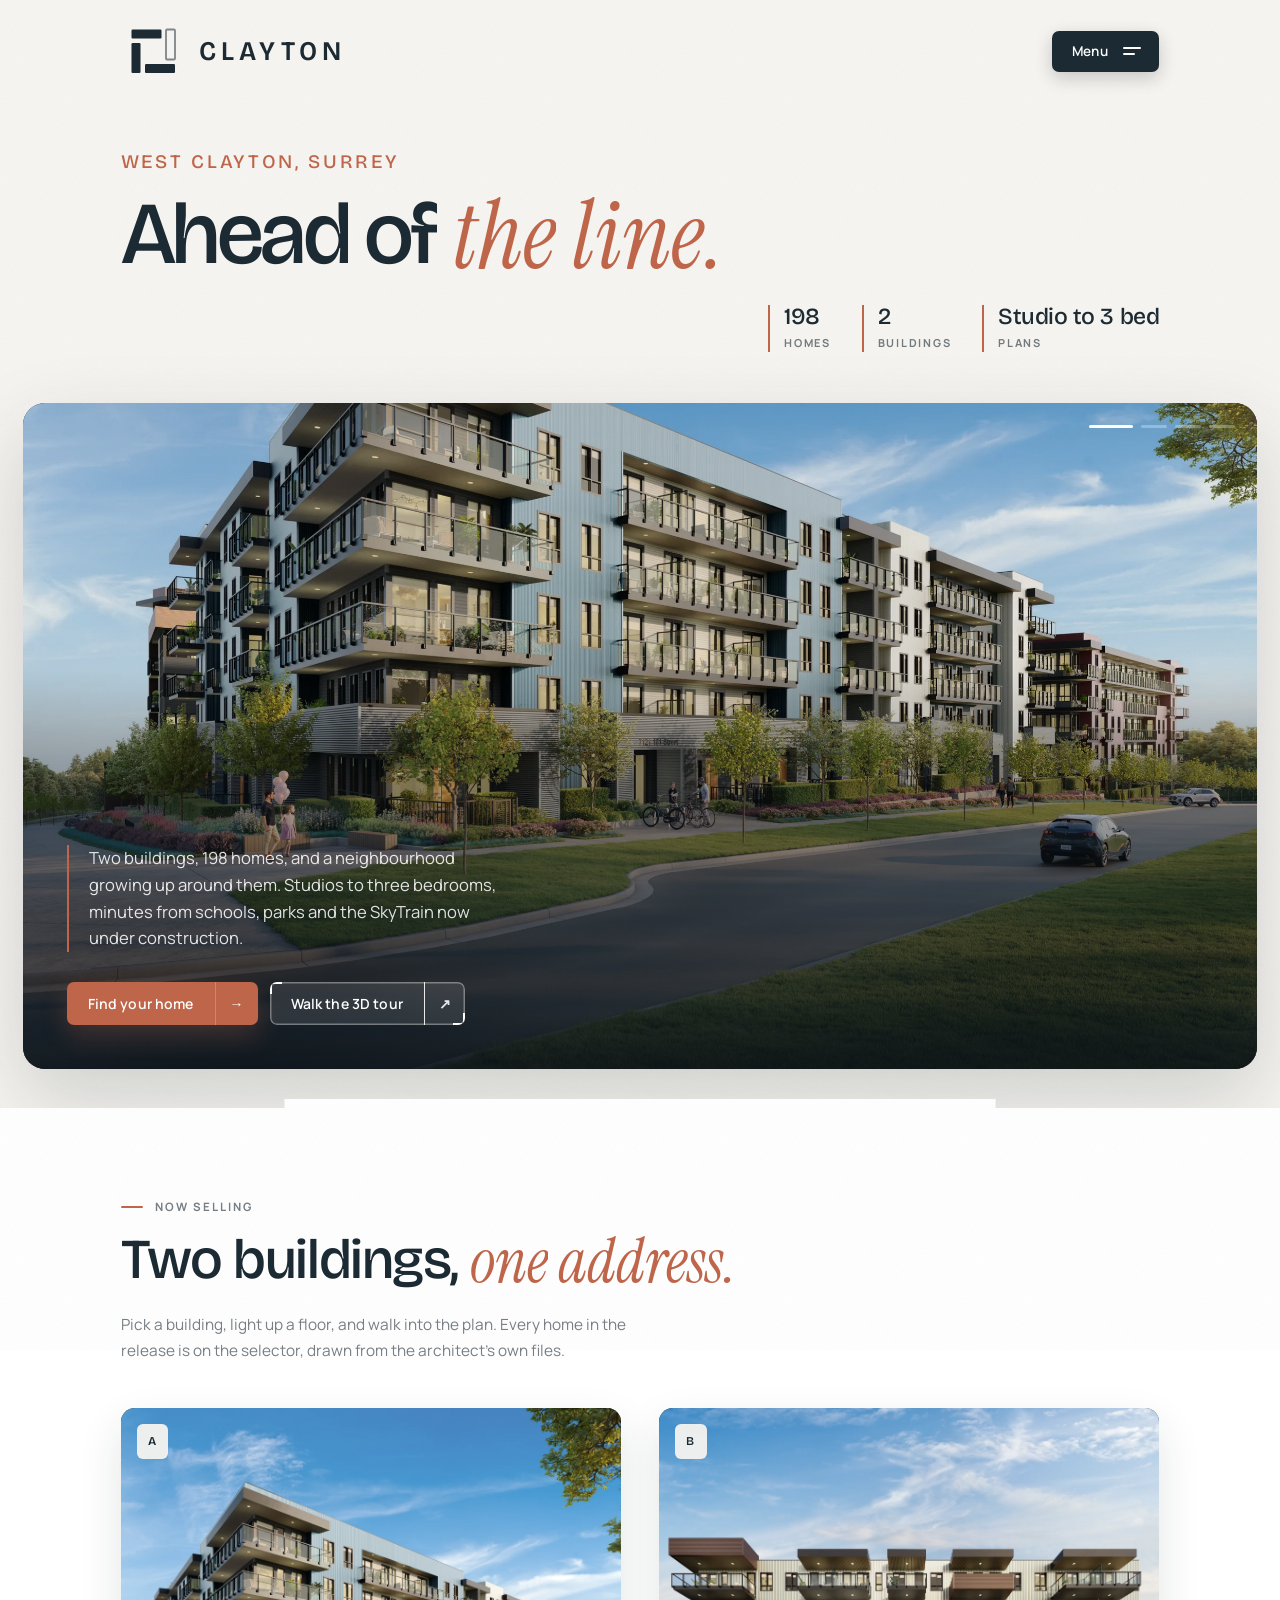
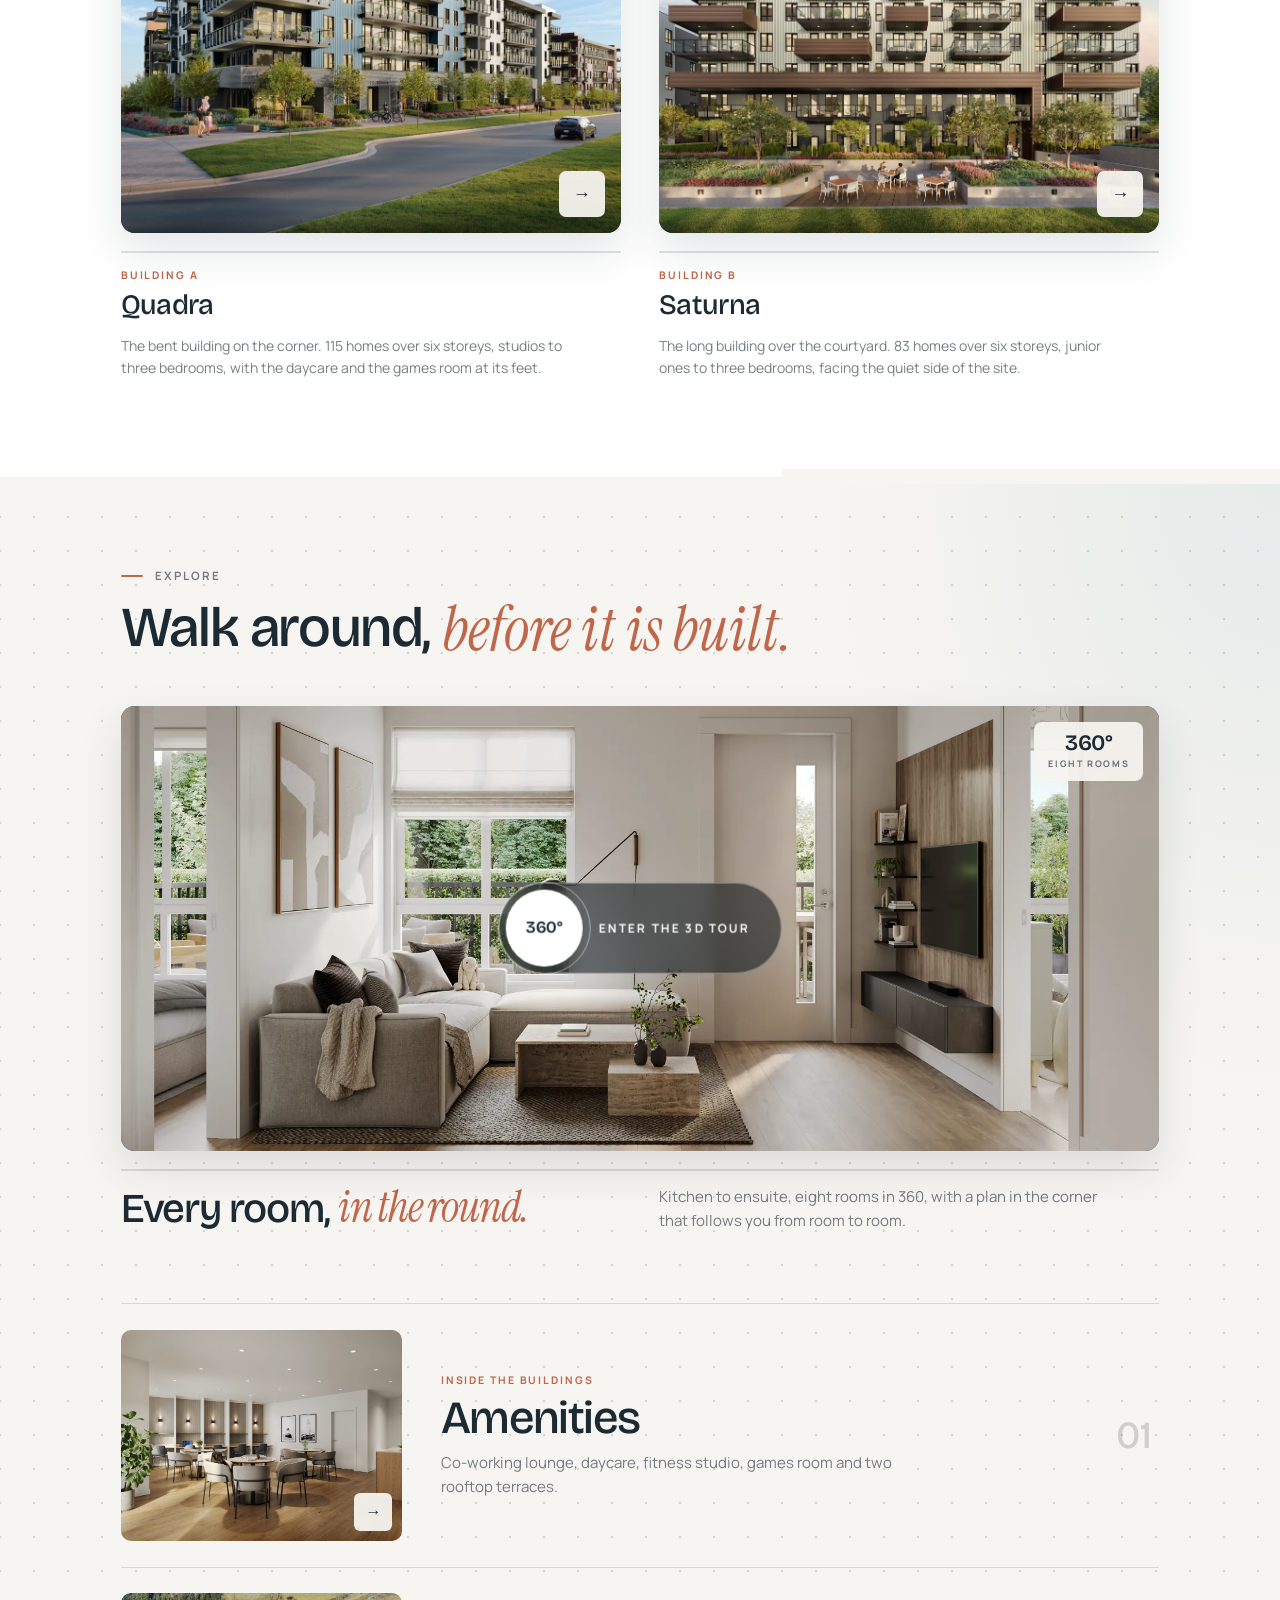
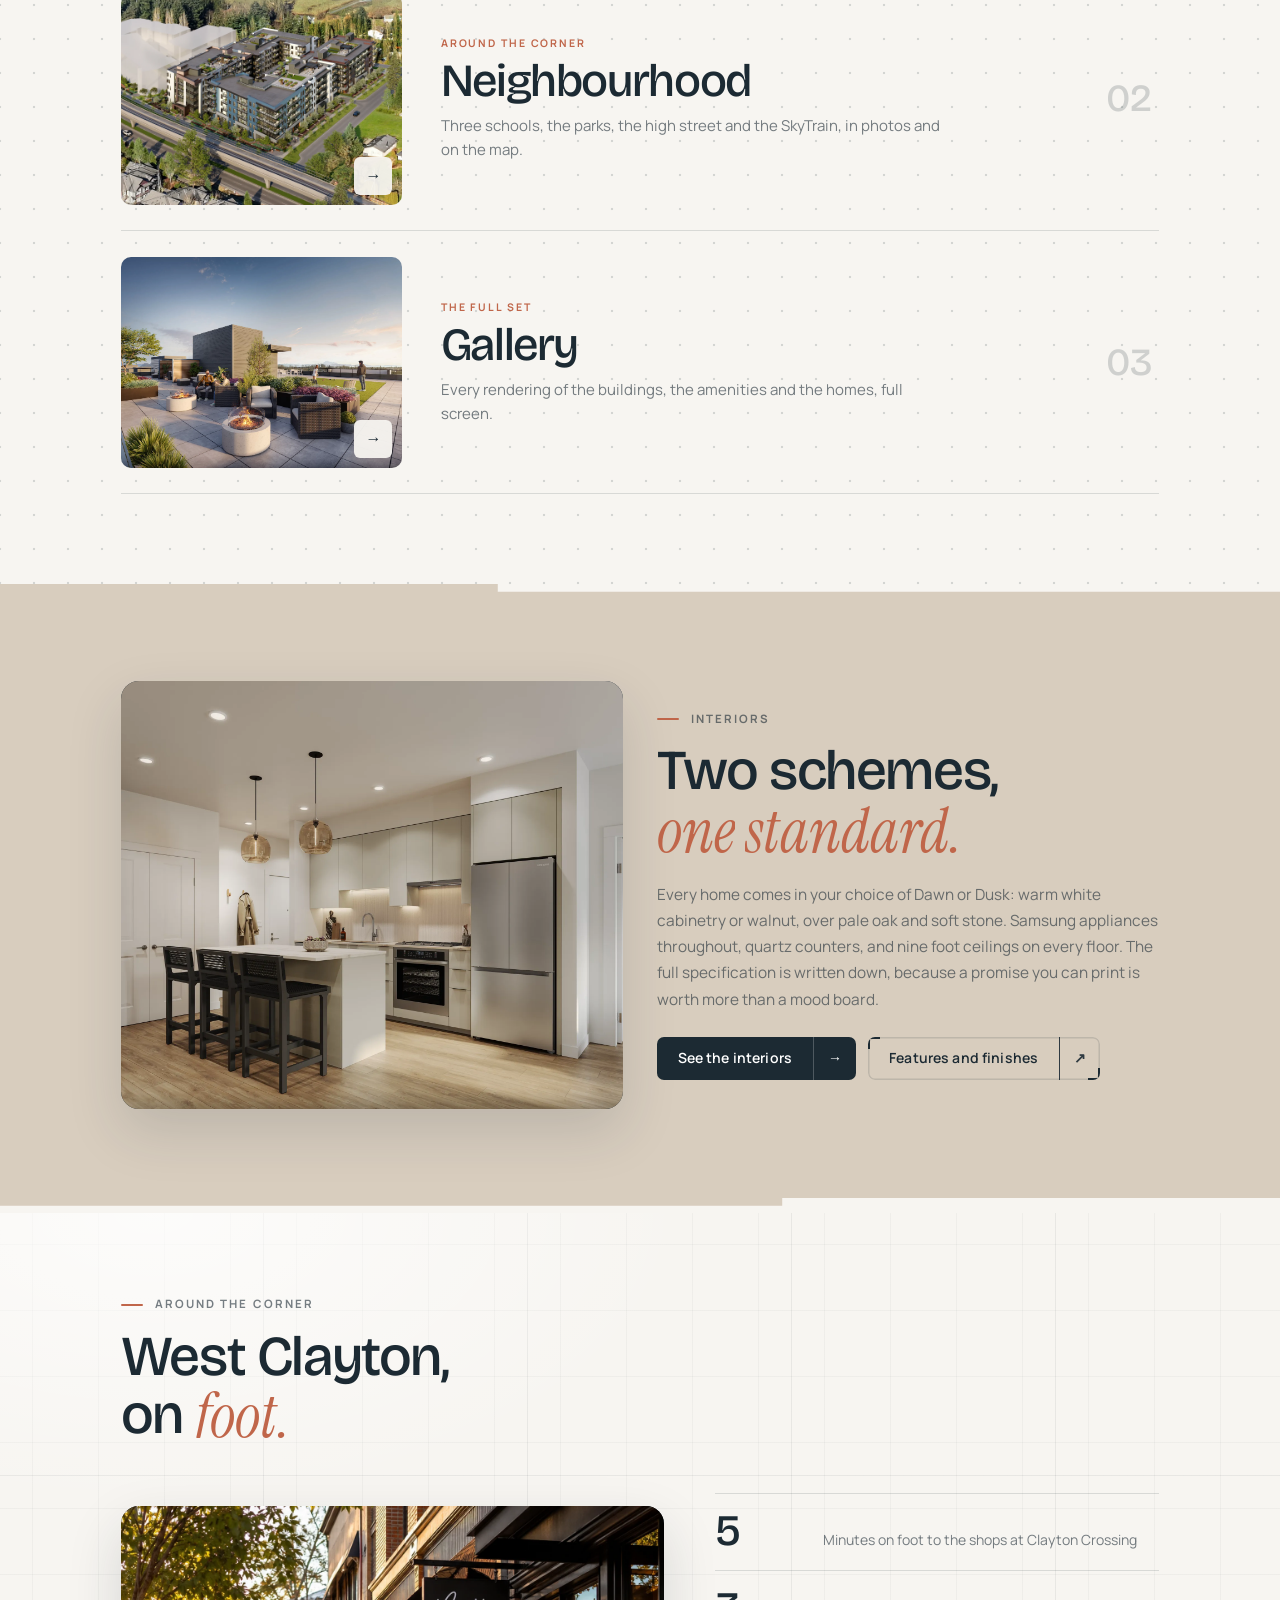
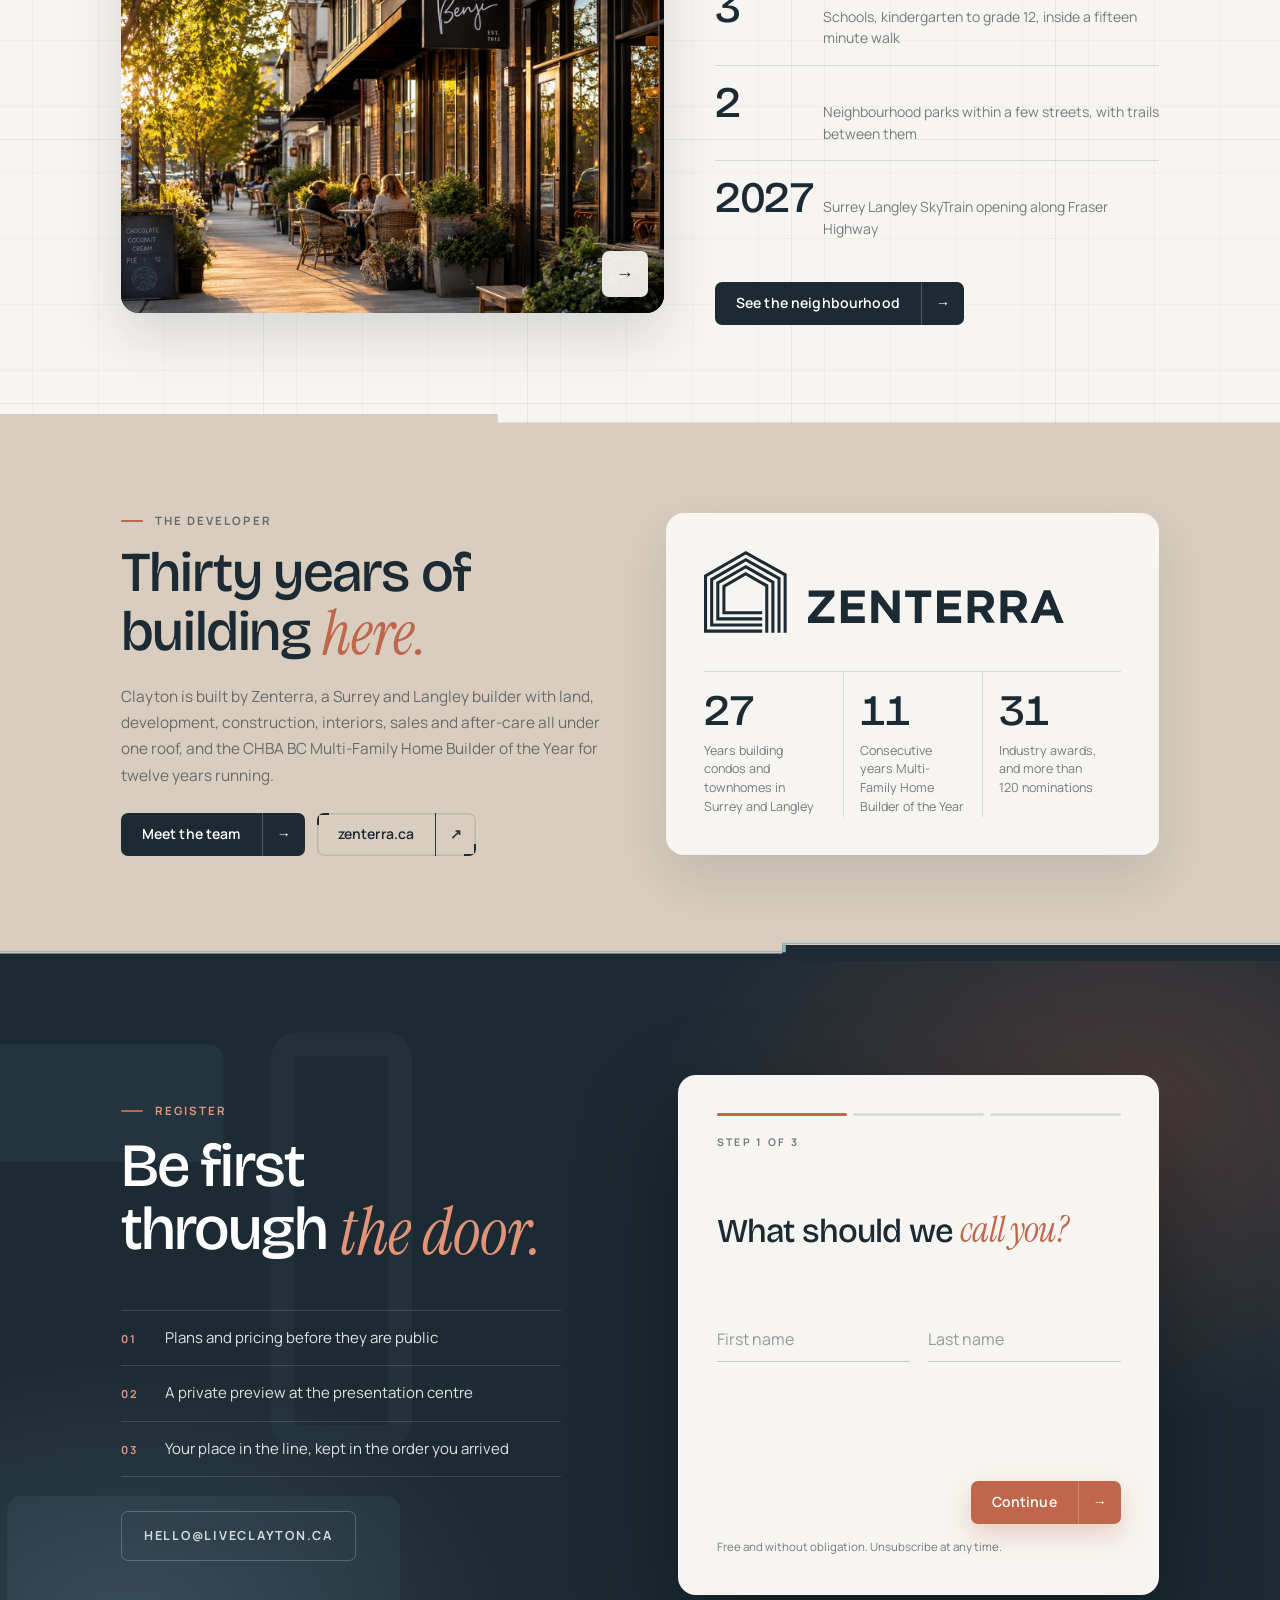
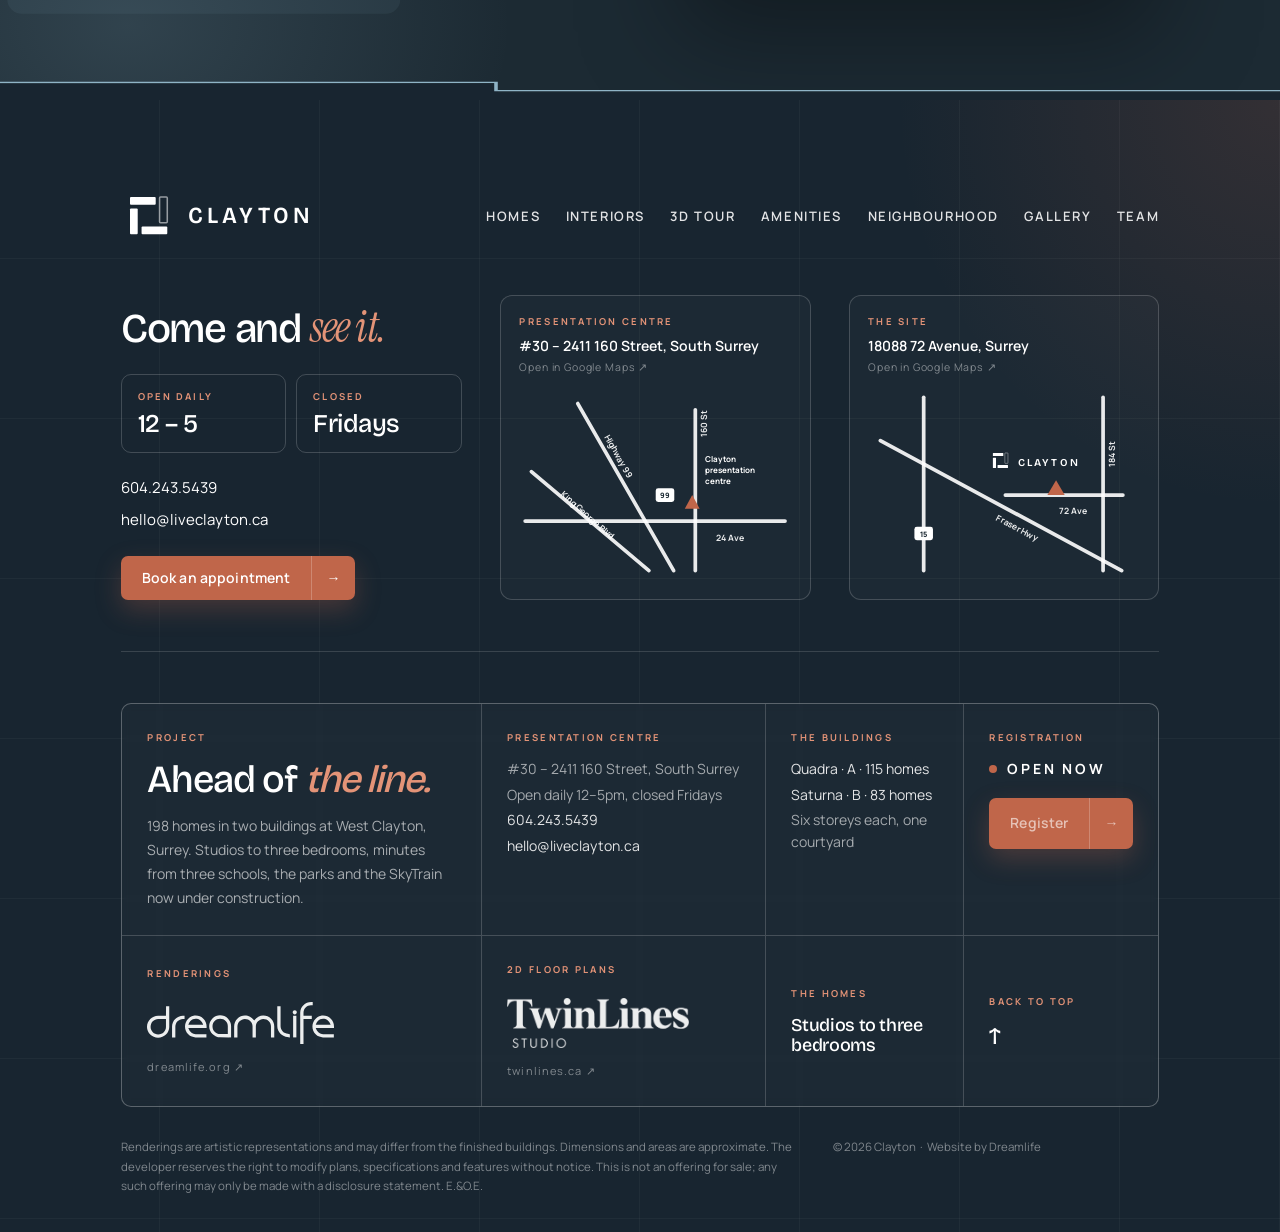
==== commit 58e66542: "Neighbourhood header: the aerial plays its clip once, then settles on the still; cache token to 2026" ====
--- a/index.html
+++ b/index.html
@@ -7,8 +7,8 @@
 <meta name="description" content="Clayton is a new community of 198 homes across two buildings in West Clayton, Surrey. Studios to three bedrooms, steps from schools, parks and the future SkyTrain.">
 <link rel="preload" href="assets/fonts/bricolage.woff2" as="font" type="font/woff2" crossorigin>
 <link rel="preload" href="assets/fonts/manrope.woff2" as="font" type="font/woff2" crossorigin>
-<link rel="stylesheet" href="assets/site.css?v=20260907e">
-<link rel="stylesheet" href="assets/anim.css?v=20260907e">
+<link rel="stylesheet" href="assets/site.css?v=20260907f">
+<link rel="stylesheet" href="assets/anim.css?v=20260907f">
 <style>
 /* ---- page specific ---- */
 .story .grid2{align-items:center;grid-template-columns:1.15fr .85fr;gap:clamp(28px,4vw,72px)}
@@ -237,17 +237,17 @@
      and either one would pin a fixed panel to the bar's own box -->
 <div class="navmenu" id="navMenu" aria-hidden="true">
   <div class="nm-links">
-    <a class="nm" href="homes.html" data-img="assets/img/Clayton_View_04_Straight_fr.webp?v=20260907e">Homes</a>
-    <a class="nm" href="interiors.html" data-img="assets/img/Clayton_Kitchen_fr_upd.webp?v=20260907e">Interiors</a>
-    <a class="nm" href="tour.html" data-img="assets/img/Clayton_Living_fr.webp?v=20260907e">3D Tour</a>
-    <a class="nm" href="amenities.html" data-img="assets/img/Clayton_CoWorking_fr_people.webp?v=20260907e">Amenities</a>
-    <a class="nm" href="neighbourhood.html" data-img="assets/img/Clayton_View_05_Aerial_fr_Crop.webp?v=20260907e">Neighbourhood</a>
-    <a class="nm" href="gallery.html" data-img="assets/img/Clayton_Rooftop_Building_A_View1_fr.webp?v=20260907e">Gallery</a>
-    <a class="nm" href="team.html" data-img="assets/img/Clayton_Lobby_fr.webp?v=20260907e">Team</a>
+    <a class="nm" href="homes.html" data-img="assets/img/Clayton_View_04_Straight_fr.webp?v=20260907f">Homes</a>
+    <a class="nm" href="interiors.html" data-img="assets/img/Clayton_Kitchen_fr_upd.webp?v=20260907f">Interiors</a>
+    <a class="nm" href="tour.html" data-img="assets/img/Clayton_Living_fr.webp?v=20260907f">3D Tour</a>
+    <a class="nm" href="amenities.html" data-img="assets/img/Clayton_CoWorking_fr_people.webp?v=20260907f">Amenities</a>
+    <a class="nm" href="neighbourhood.html" data-img="assets/img/Clayton_View_05_Aerial_fr_Crop.webp?v=20260907f">Neighbourhood</a>
+    <a class="nm" href="gallery.html" data-img="assets/img/Clayton_Rooftop_Building_A_View1_fr.webp?v=20260907f">Gallery</a>
+    <a class="nm" href="team.html" data-img="assets/img/Clayton_Lobby_fr.webp?v=20260907f">Team</a>
     <p class="nm-foot">Presentation Centre &nbsp;&middot;&nbsp; #30 &ndash; 2411 160 Street, South Surrey<br>Open daily 12&ndash;5pm, closed Fridays &nbsp;&middot;&nbsp; 604.243.5439</p>
   </div>
   <aside class="nm-side">
-    <div class="nm-pic"><img src="assets/img/Clayton_Courtyard_fr.webp?v=20260907e" alt=""><img src="" alt=""></div>
+    <div class="nm-pic"><img src="assets/img/Clayton_Courtyard_fr.webp?v=20260907f" alt=""><img src="" alt=""></div>
     <button class="nm-reg" type="button" data-register><span>Register for first access</span><b>&#8594;</b></button>
   </aside>
 </div>
@@ -269,10 +269,10 @@
   </div>
   <div class="h2-pic">
     <div class="hero-bg" data-px=".22">
-      <img class="on" src="assets/img/Clayton_View_01_Corner_Hero_fr_tree.webp?v=20260907e" alt="Clayton from the corner of the site" fetchpriority="high">
-      <img src="assets/img/Clayton_View_04_Straight_fr.webp?v=20260907e" alt="" loading="lazy">
-      <img src="assets/img/Clayton_Courtyard_fr.webp?v=20260907e" alt="" loading="lazy">
-      <img src="assets/img/Clayton_View_03_Straight_fr.webp?v=20260907e" alt="" loading="lazy">
+      <img class="on" src="assets/img/Clayton_View_01_Corner_Hero_fr_tree.webp?v=20260907f" alt="Clayton from the corner of the site" fetchpriority="high">
+      <img src="assets/img/Clayton_View_04_Straight_fr.webp?v=20260907f" alt="" loading="lazy">
+      <img src="assets/img/Clayton_Courtyard_fr.webp?v=20260907f" alt="" loading="lazy">
+      <img src="assets/img/Clayton_View_03_Straight_fr.webp?v=20260907f" alt="" loading="lazy">
     </div>
     <div class="hero-veil"></div>
     <div class="hero-copy">
@@ -296,13 +296,13 @@
        Every home in the release is on the selector, drawn from the architect's own files.</p>
     <div class="bldgs">
       <a class="plate reveal" href="homes.html?b=A">
-        <span class="pic" data-clip="assets/video/quadra-corner.mp4?v=20260907e"><img src="assets/img/Clayton_View_01_Corner_Hero_fr_tree.webp?v=20260907e" alt="Quadra, Building A" loading="lazy"><span class="tag">A</span><span class="go"><span>&#8594;</span></span></span>
+        <span class="pic" data-clip="assets/video/quadra-corner.mp4?v=20260907f"><img src="assets/img/Clayton_View_01_Corner_Hero_fr_tree.webp?v=20260907f" alt="Quadra, Building A" loading="lazy"><span class="tag">A</span><span class="go"><span>&#8594;</span></span></span>
         <span class="rule"></span>
         <span class="cap"><i>Building A</i><b>Quadra</b>
           <p>The bent building on the corner. 115 homes over six storeys, studios to three bedrooms, with the daycare and the games room at its feet.</p></span>
       </a>
       <a class="plate reveal d1" href="homes.html?b=B">
-        <span class="pic" data-clip="assets/video/saturna-courtyard.mp4?v=20260907e"><img src="assets/img/Clayton_View_04_Straight_fr.webp?v=20260907e" alt="Saturna, Building B" loading="lazy"><span class="tag">B</span><span class="go"><span>&#8594;</span></span></span>
+        <span class="pic" data-clip="assets/video/saturna-courtyard.mp4?v=20260907f"><img src="assets/img/Clayton_View_04_Straight_fr.webp?v=20260907f" alt="Saturna, Building B" loading="lazy"><span class="tag">B</span><span class="go"><span>&#8594;</span></span></span>
         <span class="rule"></span>
         <span class="cap"><i>Building B</i><b>Saturna</b>
           <p>The long building over the courtyard. 83 homes over six storeys, junior ones to three bedrooms, facing the quiet side of the site.</p></span>
@@ -318,7 +318,7 @@
     <h2 class="title display reveal d1">Walk around, <i>before it is built.</i></h2>
     <div class="tourfeat reveal">
       <a class="plate" href="tour.html#start">
-        <span class="pic"><img src="assets/img/Clayton_Living_fr.webp?v=20260907e" alt="Inside a Clayton home" loading="lazy">
+        <span class="pic"><img src="assets/img/Clayton_Living_fr.webp?v=20260907f" alt="Inside a Clayton home" loading="lazy">
           <span class="tf-badge"><b>360&deg;</b><span>Eight rooms</span></span>
           <span class="vrbtn"><span class="disc"><b>360&deg;</b></span><span class="lbl">Enter the 3D tour</span></span>
         </span>
@@ -331,17 +331,17 @@
     </div>
     <div class="doors">
       <a class="row reveal" href="amenities.html">
-        <span class="pic"><img src="assets/img/Clayton_CoWorking_fr.webp?v=20260907e" alt="The co-working lounge" loading="lazy"><span class="go"><span>&#8594;</span></span></span>
+        <span class="pic"><img src="assets/img/Clayton_CoWorking_fr.webp?v=20260907f" alt="The co-working lounge" loading="lazy"><span class="go"><span>&#8594;</span></span></span>
         <span class="say"><i>Inside the buildings</i><b>Amenities</b><p>Co-working lounge, daycare, fitness studio, games room and two rooftop terraces.</p></span>
         <span class="n">01</span>
       </a>
       <a class="row reveal d1" href="neighbourhood.html">
-        <span class="pic"><img src="assets/img/Clayton_View_05_Aerial_fr_Crop.webp?v=20260907e" alt="West Clayton from the air" loading="lazy"><span class="go"><span>&#8594;</span></span></span>
+        <span class="pic"><img src="assets/img/Clayton_View_05_Aerial_fr_Crop.webp?v=20260907f" alt="West Clayton from the air" loading="lazy"><span class="go"><span>&#8594;</span></span></span>
         <span class="say"><i>Around the corner</i><b>Neighbourhood</b><p>Three schools, the parks, the high street and the SkyTrain, in photos and on the map.</p></span>
         <span class="n">02</span>
       </a>
       <a class="row reveal d2" href="gallery.html">
-        <span class="pic"><img src="assets/img/Clayton_Rooftop_Building_A_View1_fr.webp?v=20260907e" alt="The rooftop terrace" loading="lazy"><span class="go"><span>&#8594;</span></span></span>
+        <span class="pic"><img src="assets/img/Clayton_Rooftop_Building_A_View1_fr.webp?v=20260907f" alt="The rooftop terrace" loading="lazy"><span class="go"><span>&#8594;</span></span></span>
         <span class="say"><i>The full set</i><b>Gallery</b><p>Every rendering of the buildings, the amenities and the homes, full screen.</p></span>
         <span class="n">03</span>
       </a>
@@ -354,8 +354,8 @@
   <div class="wrap grid2">
     <figure class="frame reveal" style="margin:0" data-lightbox
             data-title="The kitchen" data-caption="Dawn scheme"
-            data-full="assets/img/Clayton_Kitchen_fr_upd.webp?v=20260907e">
-      <img src="assets/img/Clayton_Kitchen_fr_upd.webp?v=20260907e" alt="A Clayton kitchen in the light scheme" loading="lazy">
+            data-full="assets/img/Clayton_Kitchen_fr_upd.webp?v=20260907f">
+      <img src="assets/img/Clayton_Kitchen_fr_upd.webp?v=20260907f" alt="A Clayton kitchen in the light scheme" loading="lazy">
       <span class="fr-cap" aria-hidden="true"><b>The kitchen, Dawn</b><span>View full screen &#8599;</span></span>
     </figure>
     <div>
@@ -382,7 +382,7 @@
     <h2 class="title display reveal d1">West Clayton,<br>on <i>foot.</i></h2>
     <div class="nbh">
       <a class="nbh-pic reveal" href="neighbourhood.html" aria-label="See the neighbourhood">
-        <img src="assets/img/nb-01-highstreet.webp?v=20260907e" alt="Cafes and shops on the high street near Clayton" loading="lazy">
+        <img src="assets/img/nb-01-highstreet.webp?v=20260907f" alt="Cafes and shops on the high street near Clayton" loading="lazy">
         <span class="go"><span>&#8594;</span></span>
         <span class="cap">Clayton Crossing, five minutes on foot</span>
       </a>
@@ -641,9 +641,9 @@
   dots.forEach((d, k) => d.addEventListener("click", () => { clearInterval(timer); show(k); timer = setInterval(() => show((i + 1) % pics.length), 6500); }));
 })();
 </script>
-<script src="assets/site.js?v=20260907e"></script>
-<script src="assets/register.js?v=20260907e" defer></script>
-<script src="assets/anim.js?v=20260907e" defer></script>
-<script src="assets/clip.js?v=20260907e" defer></script>
+<script src="assets/site.js?v=20260907f"></script>
+<script src="assets/register.js?v=20260907f" defer></script>
+<script src="assets/anim.js?v=20260907f" defer></script>
+<script src="assets/clip.js?v=20260907f" defer></script>
 </body>
 </html>
